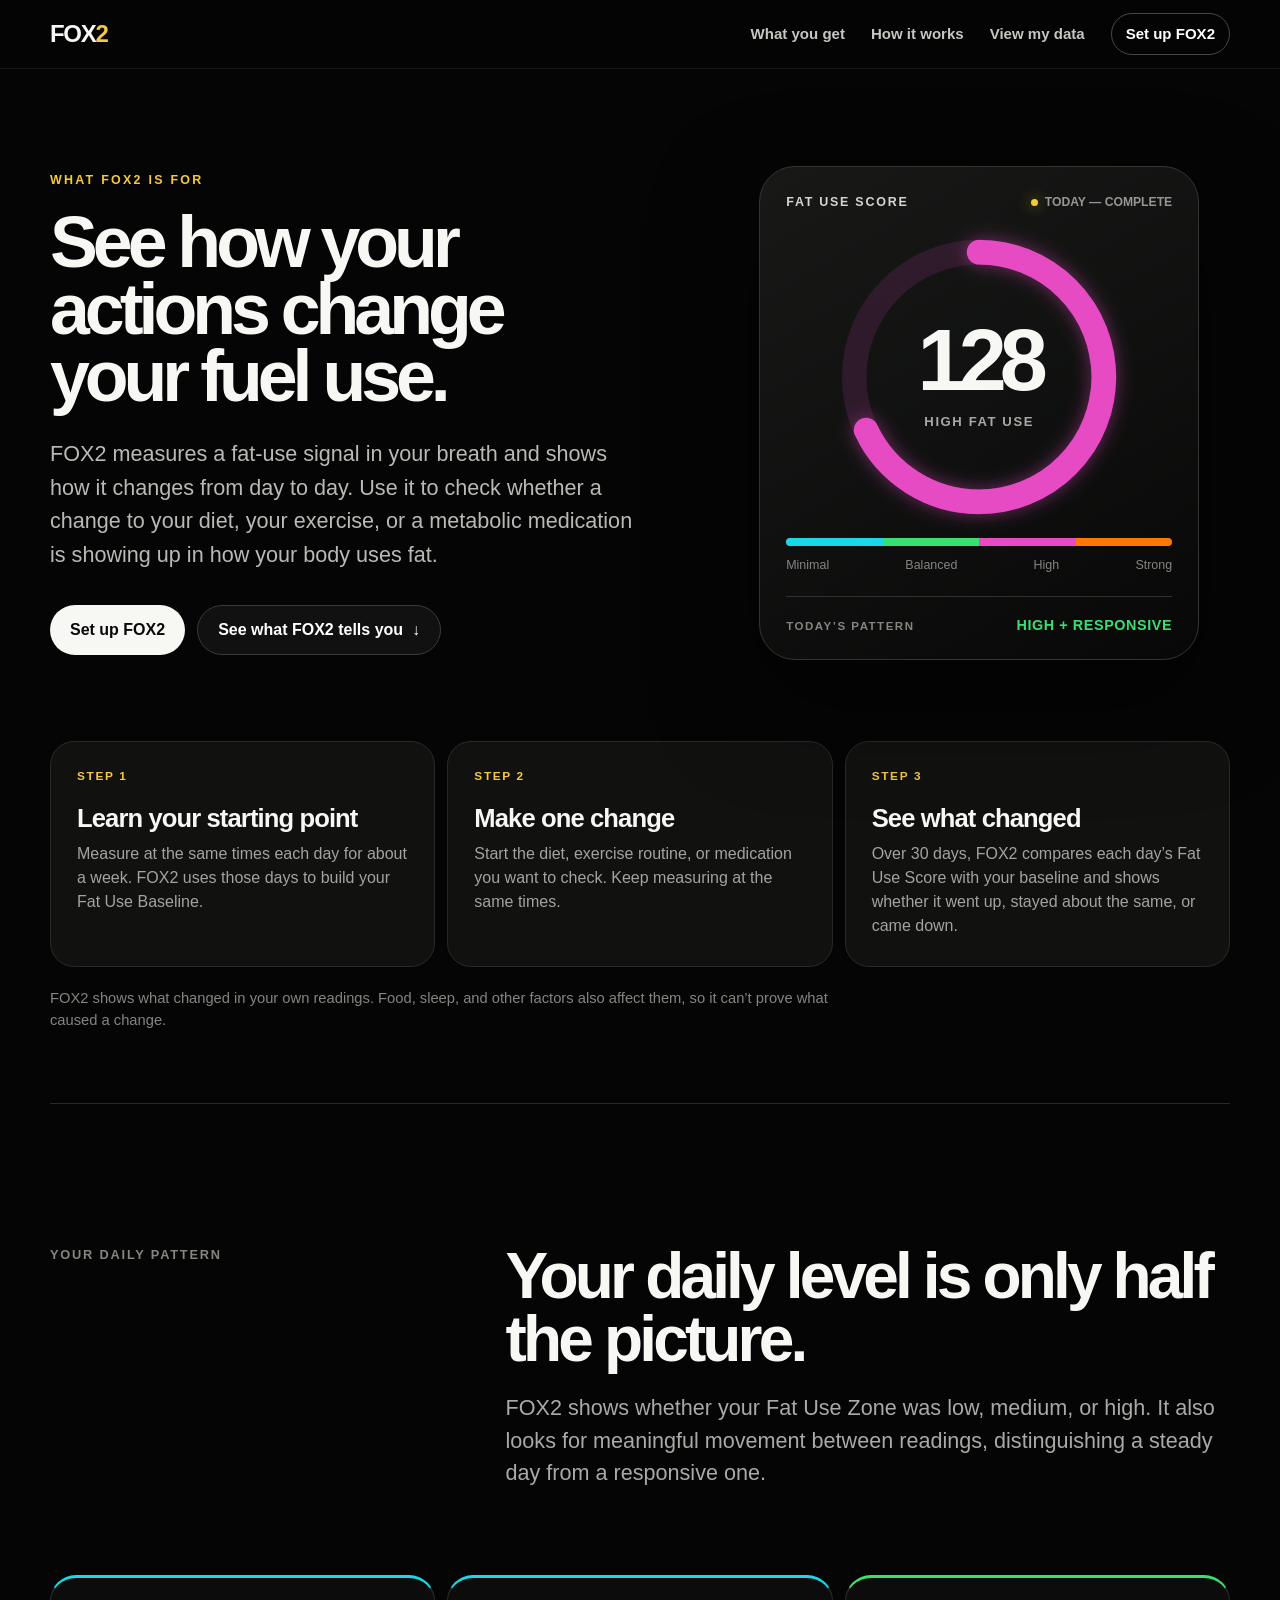
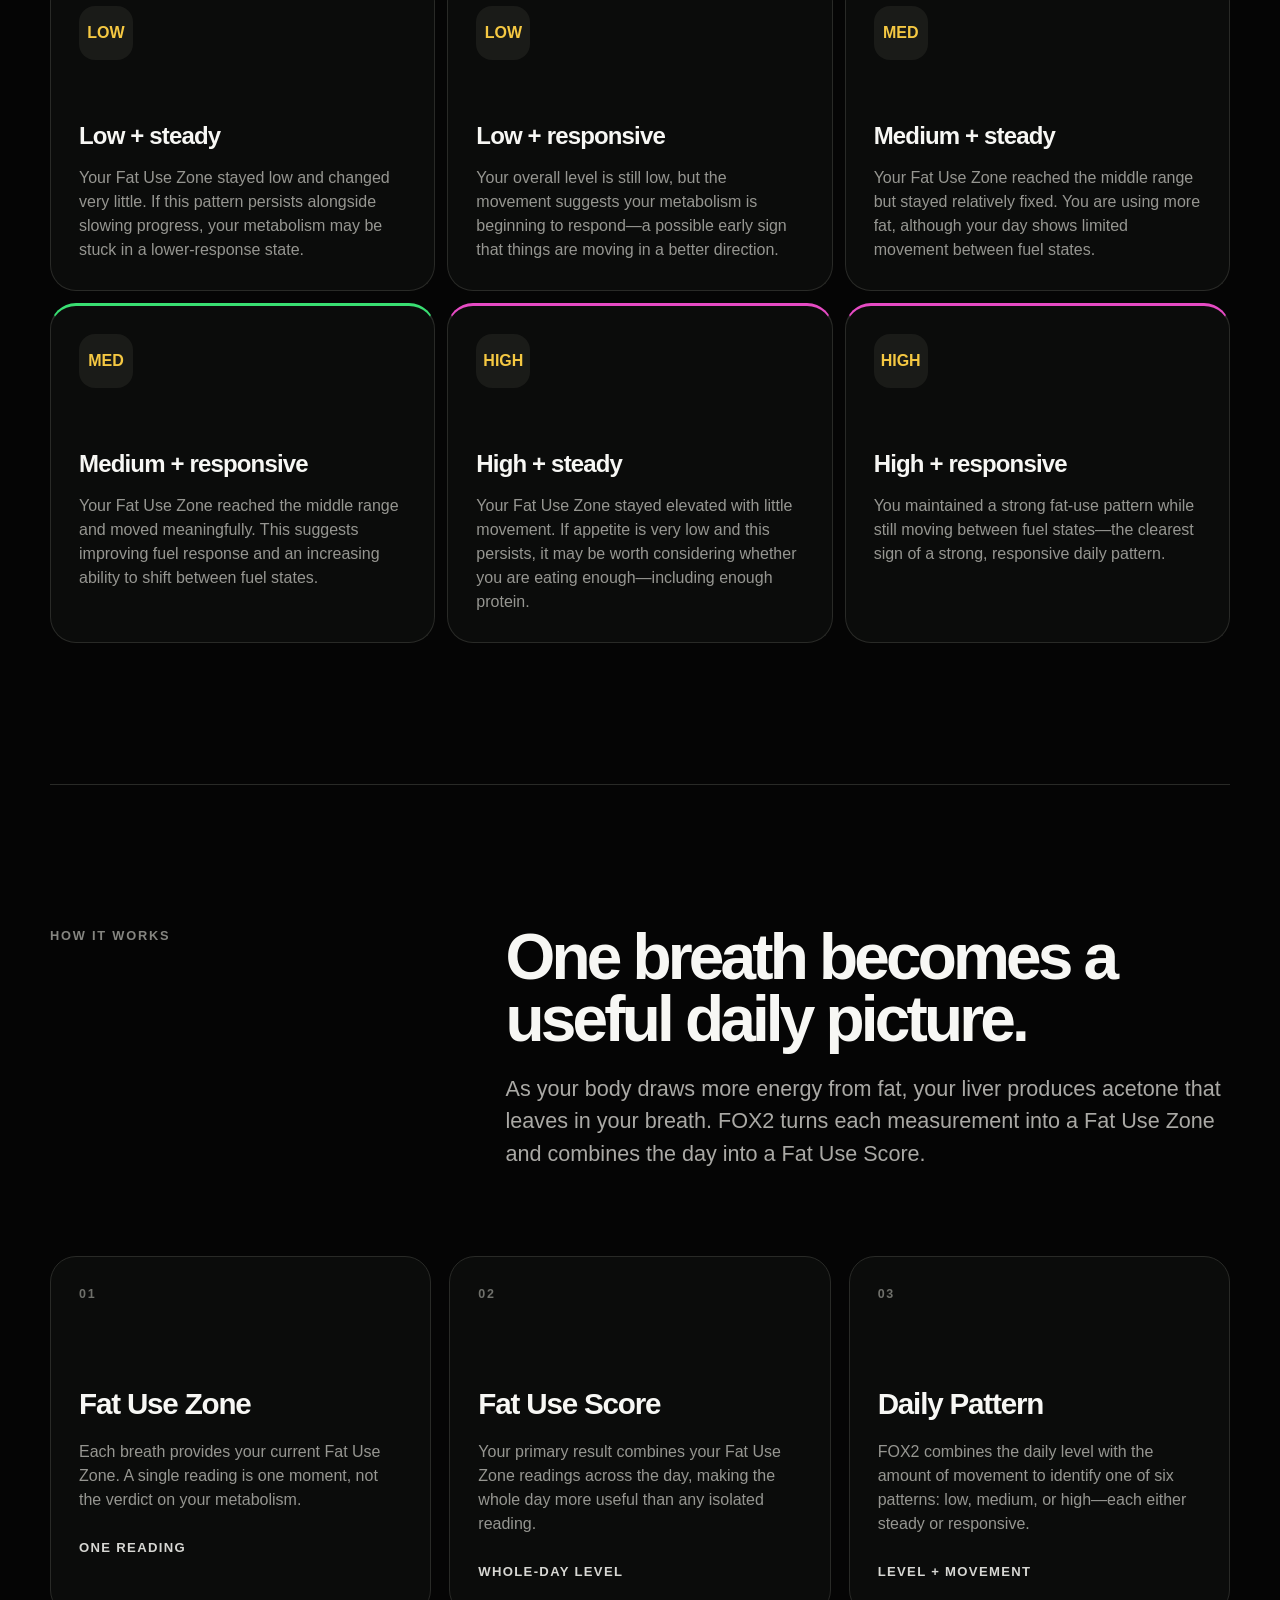
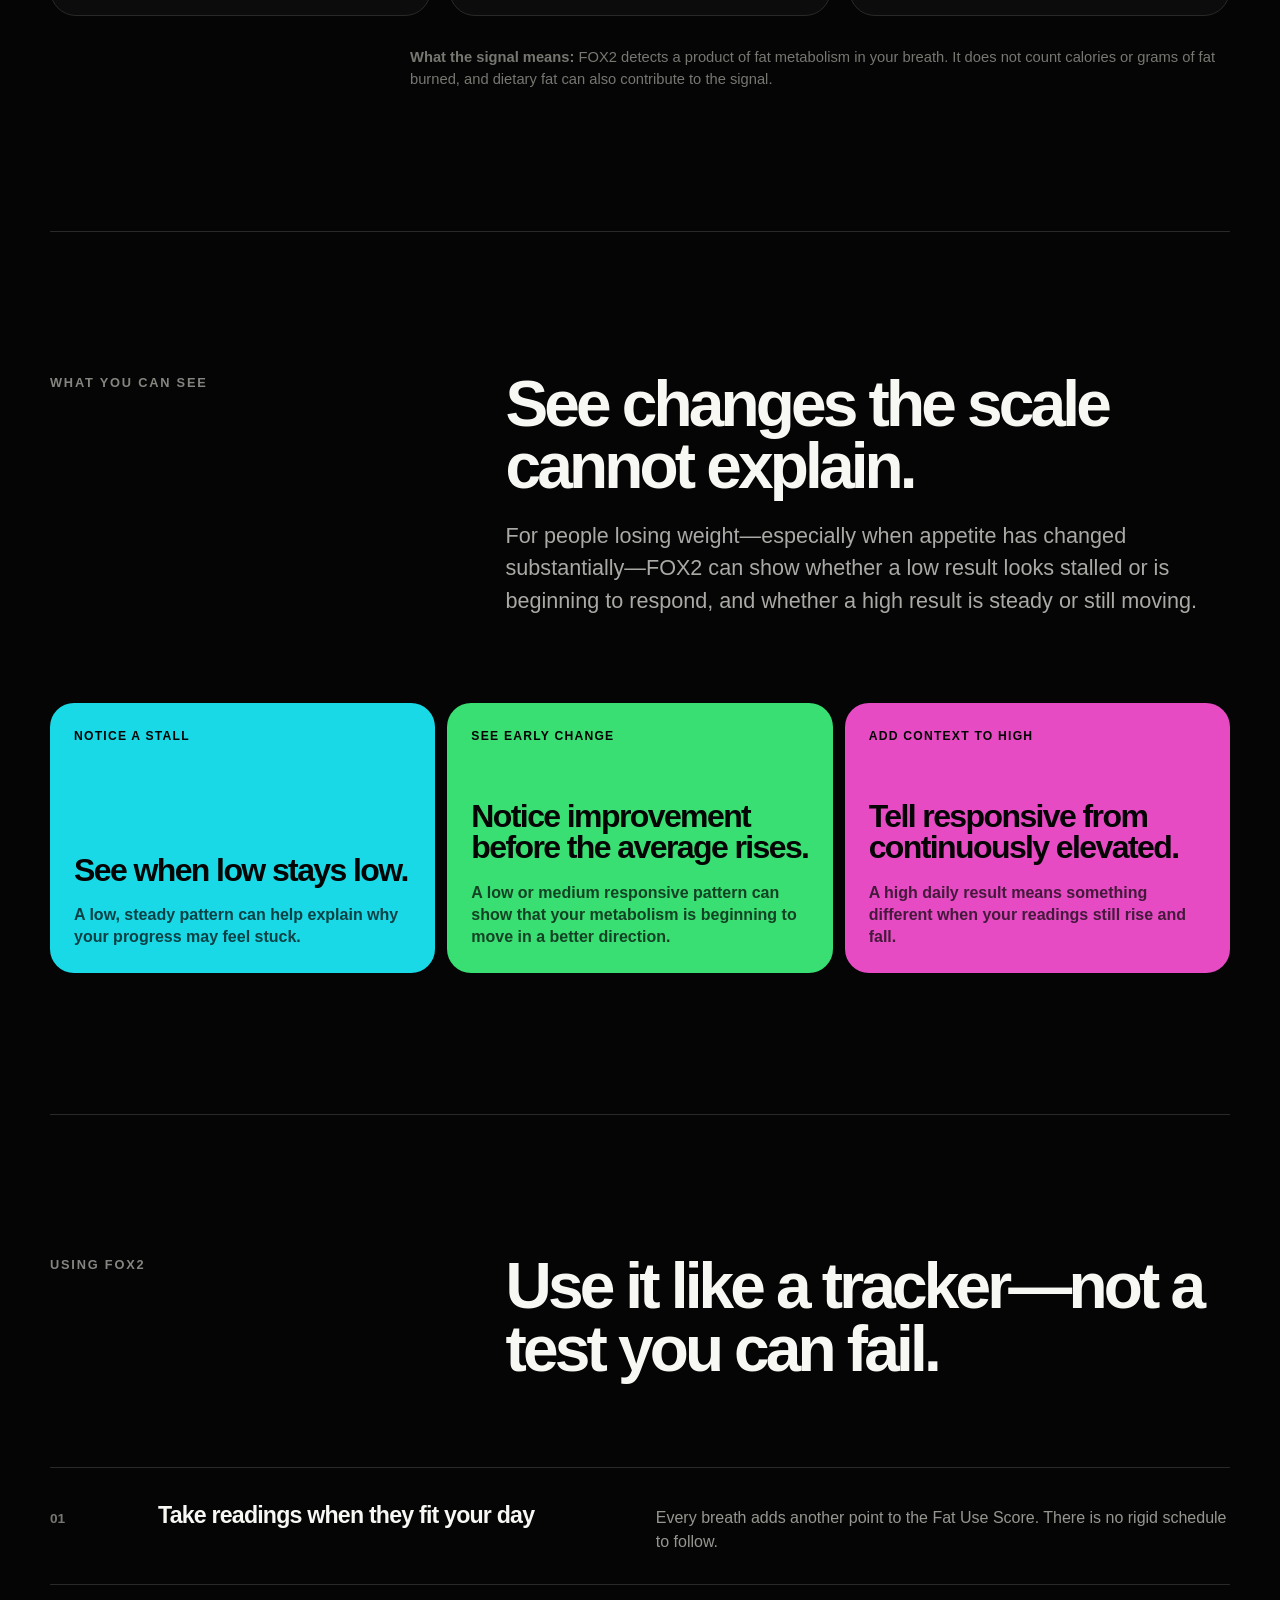
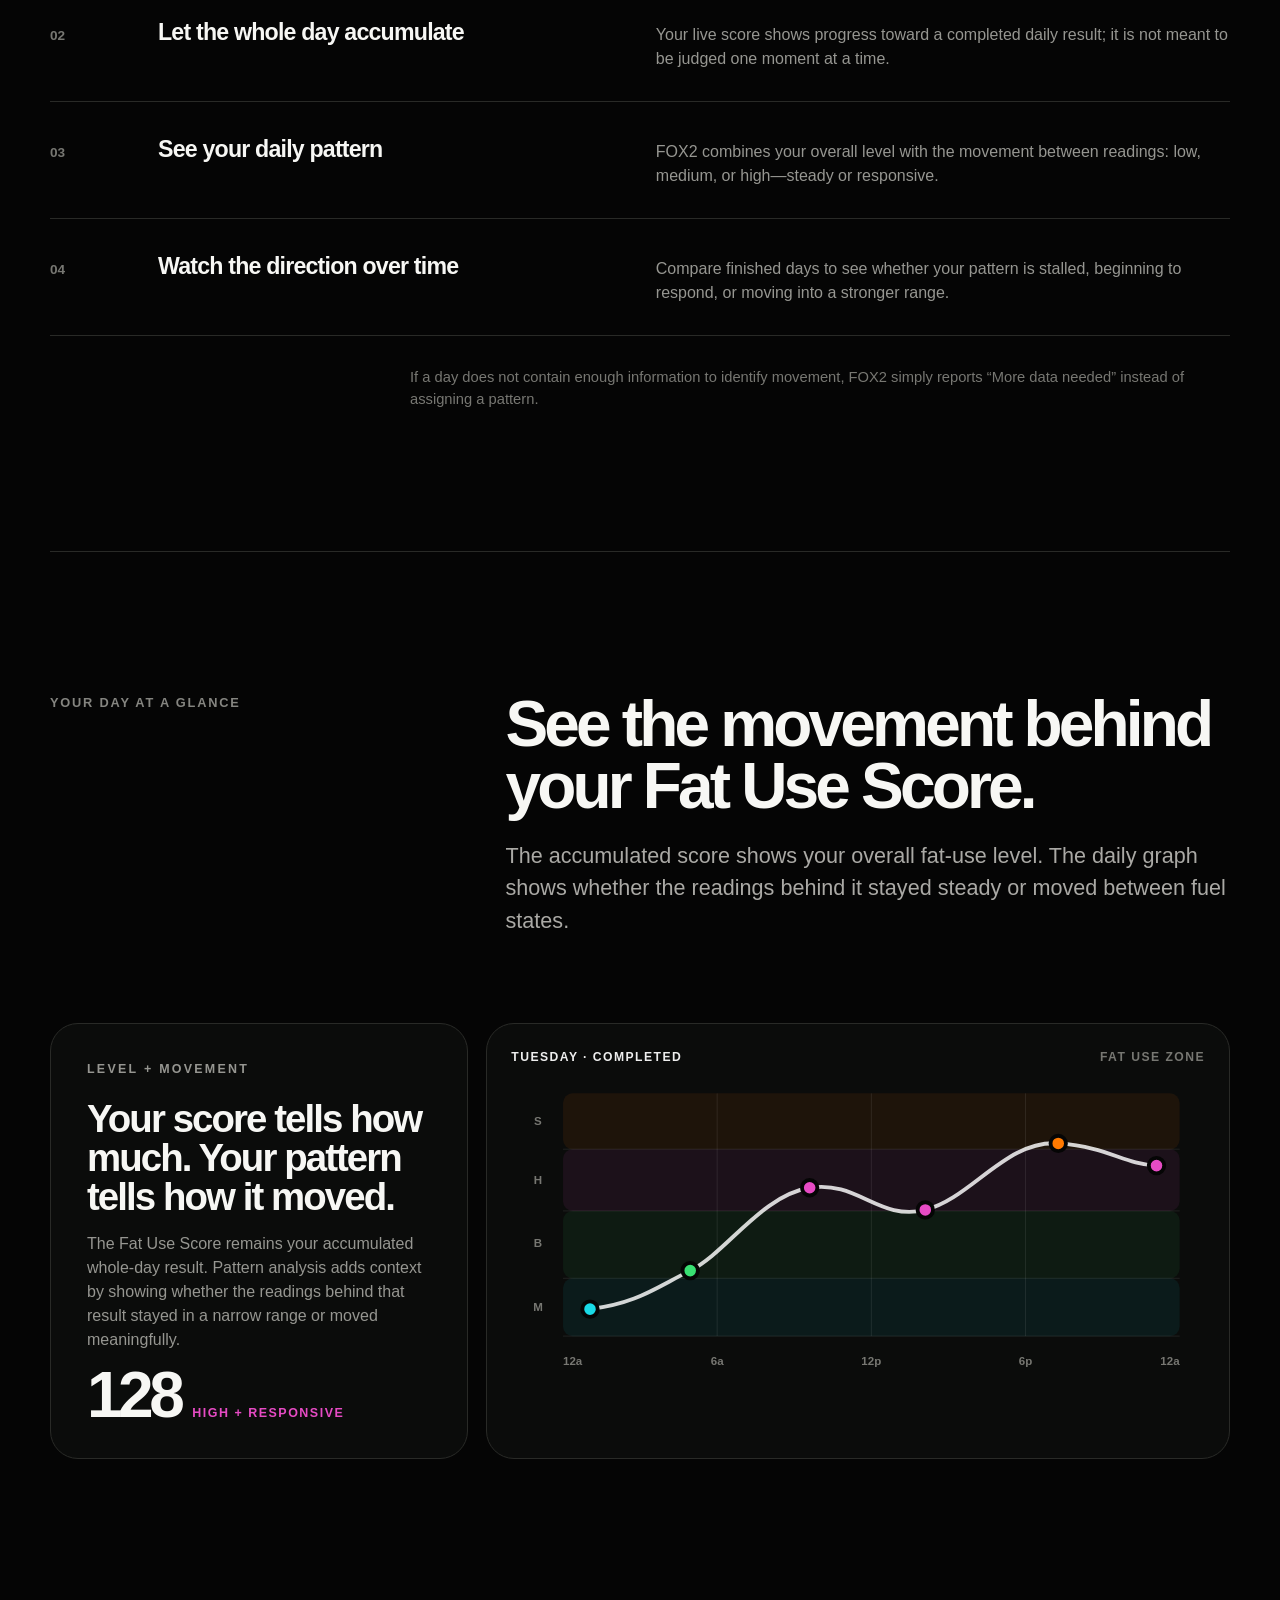
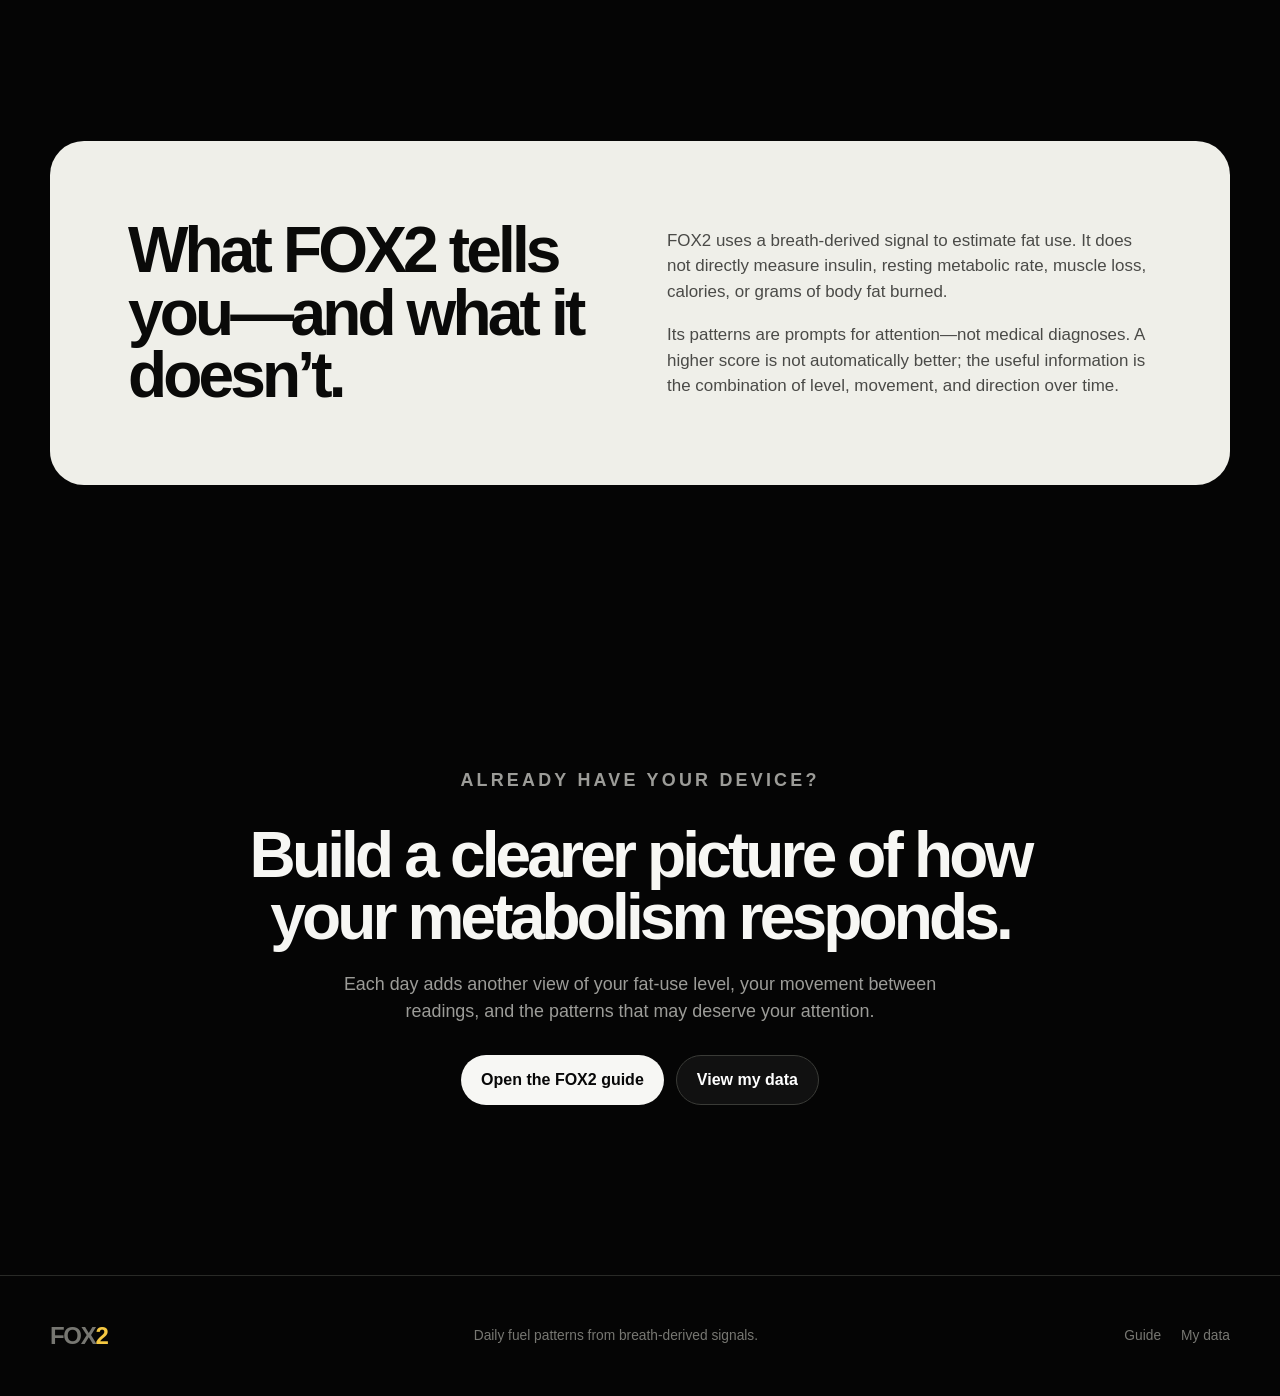
==== index.html @ 284bae8b "Use 'See how your actions change your fuel use' as the headline Co-Authored-By: Claude Opus 5.5 <nor" ====
<!doctype html>
<html lang="en">
<head>
  <meta charset="utf-8">
  <meta name="viewport" content="width=device-width, initial-scale=1, viewport-fit=cover">
  <meta name="color-scheme" content="dark">
  <meta name="description" content="FOX2 measures a fat-use signal in your breath and shows how it changes, so you can see whether a change to your diet, exercise, or medication is showing up in how your body uses fat.">
  <title>FOX2 — See how your actions change your fuel use</title>
  <style>
    :root {
      color-scheme: dark;
      --ink: #f7f7f4;
      --muted: #a3a3a0;
      --quiet: #6d6d69;
      --panel: #111210;
      --line: #292a27;
      --cyan: #19d9e6;
      --green: #39df72;
      --magenta: #e64bc4;
      --orange: #ff7900;
      --yellow: #f5c842;
      --page: min(1180px, calc(100vw - 40px));
    }

    * { box-sizing: border-box; }
    html { scroll-behavior: smooth; }
    body {
      margin: 0;
      background: #050505;
      color: var(--ink);
      font-family: Inter, ui-sans-serif, -apple-system, BlinkMacSystemFont, "Segoe UI", sans-serif;
      font-size: 16px;
      line-height: 1.5;
      -webkit-font-smoothing: antialiased;
    }

    a { color: inherit; }
    button, a { -webkit-tap-highlight-color: transparent; }
    .skip-link { position: fixed; left: 12px; top: -60px; z-index: 20; background: #fff; color: #000; padding: 10px 14px; border-radius: 8px; }
    .skip-link:focus { top: 12px; }

    .site-header {
      position: sticky;
      top: 0;
      z-index: 10;
      border-bottom: 1px solid rgba(255,255,255,.08);
      background: rgba(5,5,5,.88);
      backdrop-filter: blur(18px);
    }
    .nav {
      width: var(--page);
      min-height: 68px;
      margin: 0 auto;
      display: flex;
      align-items: center;
      justify-content: space-between;
      gap: 24px;
    }
    .brand { text-decoration: none; font-weight: 900; letter-spacing: -.055em; font-size: 1.5rem; }
    .brand span { color: var(--yellow); }
    .nav-links { display: flex; align-items: center; gap: 26px; }
    .nav-links a { text-decoration: none; color: #c6c6c2; font-size: .94rem; font-weight: 650; }
    .nav-links a:hover, .nav-links a:focus-visible { color: #fff; }
    .nav-action {
      border: 1px solid #474842;
      padding: 9px 14px;
      border-radius: 999px;
      color: #fff !important;
    }

    main { overflow: hidden; }
    .hero {
      width: var(--page);
      margin: 0 auto;
      display: grid;
      grid-template-columns: minmax(0, 1.08fr) minmax(380px, .92fr);
      align-items: center;
      gap: 48px clamp(48px, 7vw, 104px);
      padding: 64px 0 72px;
    }
    .eyebrow {
      margin: 0 0 20px;
      color: var(--yellow);
      font-size: .78rem;
      font-weight: 850;
      letter-spacing: .18em;
      text-transform: uppercase;
    }
    h1, h2, h3, p { margin-top: 0; }
    h1 {
      max-width: 760px;
      margin-bottom: 28px;
      font-size: clamp(3rem, 5.6vw, 5.4rem);
      line-height: .93;
      letter-spacing: -.07em;
      font-weight: 870;
    }
    .hero-copy {
      max-width: 660px;
      margin-bottom: 34px;
      color: #b9b9b5;
      font-size: clamp(1.08rem, 1.7vw, 1.35rem);
      line-height: 1.55;
    }
    .actions { display: flex; flex-wrap: wrap; gap: 12px; }

    .use-steps { grid-column: 1 / -1; display: grid; grid-template-columns: repeat(3, minmax(0, 1fr)); gap: 12px; margin: 0; padding: 0; list-style: none; counter-reset: use; }
    .use-step { counter-increment: use; padding: 26px 26px 28px; border: 1px solid var(--line); border-radius: 24px; background: var(--panel); }
    .use-step::before { content: "Step " counter(use); display: block; margin-bottom: 18px; color: var(--yellow); font-size: .74rem; font-weight: 850; letter-spacing: .14em; text-transform: uppercase; }
    .use-step h2 { margin-bottom: 10px; font-size: clamp(1.4rem, 2vw, 1.75rem); line-height: 1.1; letter-spacing: -.035em; }
    .use-step p { margin: 0; color: #a3a3a0; }
    .use-note { grid-column: 1 / -1; max-width: 820px; margin: -28px 0 0; color: #858580; font-size: .92rem; }
    .button {
      display: inline-flex;
      min-height: 48px;
      align-items: center;
      justify-content: center;
      gap: 9px;
      padding: 12px 20px;
      border-radius: 999px;
      text-decoration: none;
      font-weight: 800;
      transition: transform .2s ease, background .2s ease, border-color .2s ease;
    }
    .button:hover { transform: translateY(-2px); }
    .button-primary { background: var(--ink); color: #080808; }
    .button-secondary { border: 1px solid #3a3b37; background: #111; color: #fff; }

    .score-stage { position: relative; min-height: 560px; display: grid; place-items: center; }
    .score-stage::before {
      content: "";
      position: absolute;
      width: 420px;
      height: 420px;
      border-radius: 50%;
      background: radial-gradient(circle, rgba(230,75,196,.15), rgba(25,217,230,.06) 38%, transparent 68%);
      filter: blur(6px);
    }
    .score-card {
      position: relative;
      width: min(100%, 440px);
      padding: 26px 26px 22px;
      border: 1px solid #343530;
      border-radius: 36px;
      background: linear-gradient(150deg, rgba(25,26,24,.97), rgba(8,8,8,.98));
      box-shadow: 0 40px 100px rgba(0,0,0,.5);
    }
    .score-card-head { display: flex; justify-content: space-between; align-items: center; gap: 20px; }
    .score-card-title { font-size: .78rem; letter-spacing: .14em; font-weight: 850; color: #d5d5d1; }
    .building { display: inline-flex; align-items: center; gap: 7px; color: #979792; font-size: .76rem; font-weight: 750; }
    .building::before { content: ""; width: 7px; height: 7px; border-radius: 50%; background: var(--yellow); box-shadow: 0 0 14px rgba(245,200,66,.65); }
    .ring-wrap { width: 286px; height: 286px; margin: 22px auto 10px; position: relative; }
    .ring { width: 100%; height: 100%; transform: rotate(-90deg); overflow: visible; }
    .ring circle { fill: none; stroke-width: 19; }
    .ring-track { stroke: rgba(230,75,196,.13); }
    .ring-value { stroke: var(--magenta); stroke-linecap: round; stroke-dasharray: 603; stroke-dashoffset: 193; filter: drop-shadow(0 0 7px rgba(230,75,196,.45)); }
    .ring-center { position: absolute; inset: 0; display: grid; place-content: center; text-align: center; }
    .score-number { font-size: 5.4rem; line-height: .9; letter-spacing: -.08em; font-weight: 870; }
    .score-unit { margin-top: 12px; color: #a9a9a4; font-size: .82rem; font-weight: 780; letter-spacing: .12em; text-transform: uppercase; }
    .score-band { margin-top: 18px; display: flex; height: 8px; overflow: hidden; border-radius: 99px; }
    .score-band span { flex: 1; }
    .score-band span:nth-child(1) { background: var(--cyan); }
    .score-band span:nth-child(2) { background: var(--green); }
    .score-band span:nth-child(3) { background: var(--magenta); }
    .score-band span:nth-child(4) { background: var(--orange); }
    .score-note { display: flex; justify-content: space-between; margin-top: 10px; color: #858580; font-size: .78rem; }
    .pattern-result { margin-top: 22px; padding-top: 18px; border-top: 1px solid #30312d; display: flex; justify-content: space-between; align-items: center; gap: 18px; }
    .pattern-result span { color: #858580; font-size: .72rem; font-weight: 850; letter-spacing: .13em; text-transform: uppercase; }
    .pattern-result strong { color: var(--green); font-size: .9rem; letter-spacing: .04em; }

    .section { width: var(--page); margin: 0 auto; padding: clamp(86px, 11vw, 150px) 0; }
    .section-rule { border-top: 1px solid var(--line); }
    .section-header { display: grid; grid-template-columns: .72fr 1.28fr; gap: 48px; margin-bottom: 64px; }
    .kicker { color: #858580; font-size: .8rem; font-weight: 850; letter-spacing: .14em; text-transform: uppercase; }
    h2 { margin-bottom: 22px; font-size: clamp(2.55rem, 5vw, 5.2rem); line-height: .98; letter-spacing: -.06em; }
    .section-lede { max-width: 760px; color: #aaa9a5; font-size: clamp(1.08rem, 1.8vw, 1.35rem); }

    .why-grid { display: grid; grid-template-columns: 1fr 1fr; gap: 18px; }
    .why-card { min-height: 320px; padding: 34px; border: 1px solid var(--line); border-radius: 28px; background: var(--panel); }
    .why-card h3 { max-width: 420px; margin-bottom: 18px; font-size: clamp(1.75rem, 3vw, 2.7rem); line-height: 1.02; letter-spacing: -.045em; }
    .why-card p { max-width: 500px; color: #9d9d99; font-size: 1.04rem; }
    .why-card-primary { background: linear-gradient(145deg, #171316, #0c0c0b); }
    .mini-timeline { display: flex; align-items: center; gap: 7px; margin-top: 50px; }
    .mini-timeline span { height: 12px; flex: 1; border-radius: 9px; }
    .mini-timeline span:nth-child(1), .mini-timeline span:nth-child(2) { background: var(--cyan); }
    .mini-timeline span:nth-child(3) { background: var(--green); }
    .mini-timeline span:nth-child(4), .mini-timeline span:nth-child(5) { background: var(--magenta); }
    .mini-timeline span:nth-child(6) { background: var(--orange); }
    .day-stack { margin-top: 32px; display: grid; gap: 10px; }
    .day-row { display: grid; grid-template-columns: 28px 1fr 42px; gap: 12px; align-items: center; color: #777772; font-size: .76rem; font-weight: 750; }
    .day-bar { height: 10px; border-radius: 9px; background: #242522; overflow: hidden; }
    .day-bar i { display: block; height: 100%; border-radius: inherit; }

    .graph-story { display: grid; grid-template-columns: .72fr 1.28fr; gap: 18px; margin-top: 18px; }
    .graph-copy, .graph-panel { min-height: 390px; border: 1px solid var(--line); border-radius: 28px; background: #0b0c0b; }
    .graph-copy { padding: 36px; display: flex; flex-direction: column; justify-content: space-between; }
    .graph-copy h3 { max-width: 420px; margin-bottom: 16px; font-size: clamp(1.9rem, 3vw, 3rem); line-height: 1.02; letter-spacing: -.05em; }
    .graph-copy p { max-width: 470px; color: #969691; }
    .graph-score { display: flex; align-items: flex-end; gap: 12px; }
    .graph-score strong { font-size: 4rem; line-height: .85; letter-spacing: -.07em; }
    .graph-score span { color: var(--magenta); font-size: .78rem; font-weight: 850; letter-spacing: .12em; text-transform: uppercase; }
    .graph-panel { padding: 24px 24px 14px; overflow: hidden; }
    .graph-panel-head { display: flex; justify-content: space-between; align-items: center; gap: 20px; margin-bottom: 10px; color: #777772; font-size: .76rem; font-weight: 800; letter-spacing: .12em; }
    .graph-panel-head strong { color: #eee; }
    .signal-graph { display: block; width: 100%; height: auto; }

    .biology-flow { display: grid; grid-template-columns: repeat(3, 1fr); gap: 12px; }
    .biology-step { position: relative; min-height: 300px; padding: 28px; border: 1px solid var(--line); border-radius: 26px; background: #0b0c0b; }
    .biology-step.low { border-top: 3px solid var(--cyan); }
    .biology-step.medium { border-top: 3px solid var(--green); }
    .biology-step.high { border-top: 3px solid var(--magenta); }
    .biology-icon { display: grid; width: 54px; height: 54px; margin-bottom: 58px; place-items: center; border-radius: 16px; background: #1a1b18; color: var(--yellow); font-weight: 900; }
    .biology-step h3 { margin-bottom: 12px; font-size: 1.5rem; letter-spacing: -.035em; }
    .biology-step p { margin-bottom: 0; color: #969691; }
    .biology-note { max-width: 820px; margin: 30px 0 0 auto; color: #777772; font-size: .92rem; }

    .layer-list { display: grid; grid-template-columns: repeat(3, 1fr); gap: 18px; counter-reset: layers; }
    .layer { counter-increment: layers; min-height: 360px; padding: 28px; border: 1px solid var(--line); border-radius: 26px; background: #0b0c0b; }
    .layer::before { content: "0" counter(layers); display: block; margin-bottom: 78px; color: #6f706b; font-size: .78rem; font-weight: 850; letter-spacing: .14em; }
    .layer h3 { font-size: 1.85rem; letter-spacing: -.04em; margin-bottom: 14px; }
    .layer p { color: #969691; }
    .layer strong { display: block; margin-top: 26px; color: #d7d7d3; font-size: .82rem; letter-spacing: .1em; text-transform: uppercase; }

    .states { display: grid; grid-template-columns: repeat(3, 1fr); gap: 12px; }
    .state { min-height: 270px; padding: 24px; border-radius: 24px; color: #050505; display: flex; flex-direction: column; justify-content: space-between; }
    .state:nth-child(1) { background: var(--cyan); }
    .state:nth-child(2) { background: var(--green); }
    .state:nth-child(3) { background: var(--magenta); }
    .state:nth-child(4) { background: var(--orange); }
    .state-num { font-size: .76rem; font-weight: 900; letter-spacing: .1em; }
    .state h3 { margin: 0; font-size: clamp(1.55rem, 2.5vw, 2.25rem); line-height: .98; letter-spacing: -.05em; }
    .state p { margin: 18px 0 0; color: rgba(5,5,5,.72); font-weight: 650; line-height: 1.4; }

    .steps { display: grid; border-top: 1px solid var(--line); }
    .step { display: grid; grid-template-columns: 80px .9fr 1.1fr; gap: 28px; padding: 30px 0; border-bottom: 1px solid var(--line); align-items: baseline; }
    .step-number { color: #777772; font-size: .85rem; font-weight: 850; }
    .step h3 { margin: 0; font-size: 1.45rem; letter-spacing: -.035em; }
    .step p { margin: 0; color: #969691; }

    .truth {
      display: grid;
      grid-template-columns: 1fr 1fr;
      gap: 54px;
      align-items: center;
      padding: clamp(42px, 7vw, 78px);
      border-radius: 34px;
      background: #efefe9;
      color: #0a0a09;
    }
    .truth h2 { margin-bottom: 0; }
    .truth p { margin-bottom: 18px; color: #4a4a47; font-size: 1.06rem; }
    .truth p:last-child { margin-bottom: 0; }

    .final-cta { padding-bottom: 170px; text-align: center; }
    .final-cta h2 { max-width: 900px; margin-left: auto; margin-right: auto; }
    .final-cta p { max-width: 650px; margin: 0 auto 30px; color: #9c9c98; font-size: 1.12rem; }

    footer { border-top: 1px solid var(--line); }
    .footer-inner { width: var(--page); margin: 0 auto; min-height: 120px; display: flex; justify-content: space-between; align-items: center; gap: 24px; color: #777772; font-size: .86rem; }
    .footer-links { display: flex; gap: 20px; }
    .footer-links a { text-decoration: none; }
    .footer-links a:hover { color: #fff; }

    @media (prefers-reduced-motion: reduce) {
      html { scroll-behavior: auto; }
      *, *::before, *::after { transition-duration: .01ms !important; animation-duration: .01ms !important; }
    }
    @media (max-width: 900px) {
      :root { --page: min(100% - 32px, 720px); }
      .nav-links a:not(.nav-action) { display: none; }
      .hero { grid-template-columns: 1fr; padding-top: 72px; }
      .use-steps { grid-template-columns: 1fr; }
      .use-note { margin-top: -20px; }
      .score-stage { order: 2; }
      .score-stage { min-height: 500px; }
      .section-header, .truth { grid-template-columns: 1fr; }
      .why-grid { grid-template-columns: 1fr; }
      .graph-story { grid-template-columns: 1fr; }
      .graph-copy, .graph-panel { min-height: 330px; }
      .biology-flow { grid-template-columns: 1fr 1fr; }
      .biology-step:not(:last-child)::after { display: none; }
      .layer-list { grid-template-columns: 1fr; }
      .layer { min-height: 270px; }
      .layer::before { margin-bottom: 48px; }
      .states { grid-template-columns: 1fr 1fr; }
      .step { grid-template-columns: 50px 1fr; }
      .step p { grid-column: 2; }
    }
    @media (max-width: 560px) {
      :root { --page: calc(100% - 24px); }
      .nav { min-height: 60px; }
      .nav-action { padding: 8px 12px; font-size: .85rem !important; }
      .hero { padding: 64px 0 72px; gap: 36px; }
      h1 { font-size: clamp(3.25rem, 17vw, 5rem); }
      .score-stage { min-height: 440px; }
      .score-card { padding: 20px; border-radius: 28px; }
      .ring-wrap { width: 238px; height: 238px; }
      .score-number { font-size: 4.5rem; }
      .section { padding: 86px 0; }
      .section-header { gap: 16px; margin-bottom: 40px; }
      .why-card { min-height: 290px; padding: 26px; }
      .states { grid-template-columns: 1fr; }
      .biology-flow { grid-template-columns: 1fr; }
      .biology-step { min-height: auto; }
      .biology-icon { margin-bottom: 34px; }
      .graph-copy { min-height: 310px; padding: 28px; }
      .graph-panel { min-height: auto; padding: 18px 12px 10px; }
      .state { min-height: 190px; }
      .step { grid-template-columns: 38px 1fr; gap: 16px; }
      .truth { padding: 30px 24px; gap: 22px; border-radius: 26px; }
      .footer-inner { align-items: flex-start; flex-direction: column; justify-content: center; }
    }
  </style>
</head>
<body>
  <a class="skip-link" href="#main">Skip to content</a>
  <header class="site-header">
    <nav class="nav" aria-label="Primary navigation">
      <a class="brand" href="/" aria-label="FOX2 home">FOX<span>2</span></a>
      <div class="nav-links">
        <a href="#what-you-get">What you get</a>
        <a href="#fox2-system">How it works</a>
        <a href="/graphs/">View my data</a>
        <a class="nav-action" href="/guide/">Set up FOX2</a>
      </div>
    </nav>
  </header>

  <main id="main">
    <section class="hero" aria-labelledby="hero-title">
      <div>
        <p class="eyebrow">What FOX2 is for</p>
        <h1 id="hero-title">See how your actions change your fuel use.</h1>
        <p class="hero-copy">FOX2 measures a fat-use signal in your breath and shows how it changes from day to day. Use it to check whether a change to your diet, your exercise, or a metabolic medication is showing up in how your body uses fat.</p>
        <div class="actions">
          <a class="button button-primary" href="/guide/">Set up FOX2</a>
          <a class="button button-secondary" href="#what-you-get">See what FOX2 tells you <span aria-hidden="true">↓</span></a>
        </div>
      </div>

      <div class="score-stage" aria-label="Example Fat Use Score, still building">
        <div class="score-card">
          <div class="score-card-head">
            <span class="score-card-title">FAT USE SCORE</span>
            <span class="building">TODAY — COMPLETE</span>
          </div>
          <div class="ring-wrap">
            <svg class="ring" viewBox="0 0 220 220" role="img" aria-label="Fat Use Score ring in the high fat-use band">
              <circle class="ring-track" cx="110" cy="110" r="96"></circle>
              <circle class="ring-value" cx="110" cy="110" r="96"></circle>
            </svg>
            <div class="ring-center">
              <div class="score-number">128</div>
              <div class="score-unit">High fat use</div>
            </div>
          </div>
          <div class="score-band" aria-hidden="true"><span></span><span></span><span></span><span></span></div>
          <div class="score-note"><span>Minimal</span><span>Balanced</span><span>High</span><span>Strong</span></div>
          <div class="pattern-result"><span>Today’s pattern</span><strong>HIGH + RESPONSIVE</strong></div>
        </div>
      </div>

      <ol class="use-steps" aria-label="How FOX2 is used">
        <li class="use-step">
          <h2>Learn your starting point</h2>
          <p>Measure at the same times each day for about a week. FOX2 uses those days to build your Fat Use Baseline.</p>
        </li>
        <li class="use-step">
          <h2>Make one change</h2>
          <p>Start the diet, exercise routine, or medication you want to check. Keep measuring at the same times.</p>
        </li>
        <li class="use-step">
          <h2>See what changed</h2>
          <p>Over 30 days, FOX2 compares each day’s Fat Use Score with your baseline and shows whether it went up, stayed about the same, or came down.</p>
        </li>
      </ol>
      <p class="use-note">FOX2 shows what changed in your own readings. Food, sleep, and other factors also affect them, so it can’t prove what caused a change.</p>
    </section>

    <section class="section section-rule" id="what-you-get" aria-labelledby="biology-title">
      <div class="section-header">
        <div class="kicker">Your daily pattern</div>
        <div>
          <h2 id="biology-title">Your daily level is only half the picture.</h2>
          <p class="section-lede">FOX2 shows whether your Fat Use Zone was low, medium, or high. It also looks for meaningful movement between readings, distinguishing a steady day from a responsive one.</p>
        </div>
      </div>
      <div class="biology-flow">
        <article class="biology-step low">
          <span class="biology-icon" aria-hidden="true">LOW</span>
          <h3>Low + steady</h3>
          <p>Your Fat Use Zone stayed low and changed very little. If this pattern persists alongside slowing progress, your metabolism may be stuck in a lower-response state.</p>
        </article>
        <article class="biology-step low">
          <span class="biology-icon" aria-hidden="true">LOW</span>
          <h3>Low + responsive</h3>
          <p>Your overall level is still low, but the movement suggests your metabolism is beginning to respond—a possible early sign that things are moving in a better direction.</p>
        </article>
        <article class="biology-step medium">
          <span class="biology-icon" aria-hidden="true">MED</span>
          <h3>Medium + steady</h3>
          <p>Your Fat Use Zone reached the middle range but stayed relatively fixed. You are using more fat, although your day shows limited movement between fuel states.</p>
        </article>
        <article class="biology-step medium">
          <span class="biology-icon" aria-hidden="true">MED</span>
          <h3>Medium + responsive</h3>
          <p>Your Fat Use Zone reached the middle range and moved meaningfully. This suggests improving fuel response and an increasing ability to shift between fuel states.</p>
        </article>
        <article class="biology-step high">
          <span class="biology-icon" aria-hidden="true">HIGH</span>
          <h3>High + steady</h3>
          <p>Your Fat Use Zone stayed elevated with little movement. If appetite is very low and this persists, it may be worth considering whether you are eating enough—including enough protein.</p>
        </article>
        <article class="biology-step high">
          <span class="biology-icon" aria-hidden="true">HIGH</span>
          <h3>High + responsive</h3>
          <p>You maintained a strong fat-use pattern while still moving between fuel states—the clearest sign of a strong, responsive daily pattern.</p>
        </article>
      </div>
    </section>

    <section class="section section-rule" id="fox2-system" aria-labelledby="layers-title">
      <div class="section-header">
        <div class="kicker">How it works</div>
        <div>
          <h2 id="layers-title">One breath becomes a useful daily picture.</h2>
          <p class="section-lede">As your body draws more energy from fat, your liver produces acetone that leaves in your breath. FOX2 turns each measurement into a Fat Use Zone and combines the day into a Fat Use Score.</p>
        </div>
      </div>
      <div class="layer-list">
        <article class="layer">
          <h3>Fat Use Zone</h3>
          <p>Each breath provides your current Fat Use Zone. A single reading is one moment, not the verdict on your metabolism.</p>
          <strong>One reading</strong>
        </article>
        <article class="layer">
          <h3>Fat Use Score</h3>
          <p>Your primary result combines your Fat Use Zone readings across the day, making the whole day more useful than any isolated reading.</p>
          <strong>Whole-day level</strong>
        </article>
        <article class="layer">
          <h3>Daily Pattern</h3>
          <p>FOX2 combines the daily level with the amount of movement to identify one of six patterns: low, medium, or high—each either steady or responsive.</p>
          <strong>Level + movement</strong>
        </article>
      </div>
      <p class="biology-note"><strong>What the signal means:</strong> FOX2 detects a product of fat metabolism in your breath. It does not count calories or grams of fat burned, and dietary fat can also contribute to the signal.</p>
    </section>

    <section class="section section-rule" id="fuel-states" aria-labelledby="states-title">
      <div class="section-header">
        <div class="kicker">What you can see</div>
        <div>
          <h2 id="states-title">See changes the scale cannot explain.</h2>
          <p class="section-lede">For people losing weight—especially when appetite has changed substantially—FOX2 can show whether a low result looks stalled or is beginning to respond, and whether a high result is steady or still moving.</p>
        </div>
      </div>
      <div class="states">
        <article class="state"><span class="state-num">NOTICE A STALL</span><div><h3>See when low stays low.</h3><p>A low, steady pattern can help explain why your progress may feel stuck.</p></div></article>
        <article class="state"><span class="state-num">SEE EARLY CHANGE</span><div><h3>Notice improvement before the average rises.</h3><p>A low or medium responsive pattern can show that your metabolism is beginning to move in a better direction.</p></div></article>
        <article class="state"><span class="state-num">ADD CONTEXT TO HIGH</span><div><h3>Tell responsive from continuously elevated.</h3><p>A high daily result means something different when your readings still rise and fall.</p></div></article>
      </div>
    </section>

    <section class="section section-rule" aria-labelledby="use-title">
      <div class="section-header">
        <div class="kicker">Using FOX2</div>
        <div><h2 id="use-title">Use it like a tracker—not a test you can fail.</h2></div>
      </div>
      <div class="steps">
        <article class="step"><span class="step-number">01</span><h3>Take readings when they fit your day</h3><p>Every breath adds another point to the Fat Use Score. There is no rigid schedule to follow.</p></article>
        <article class="step"><span class="step-number">02</span><h3>Let the whole day accumulate</h3><p>Your live score shows progress toward a completed daily result; it is not meant to be judged one moment at a time.</p></article>
        <article class="step"><span class="step-number">03</span><h3>See your daily pattern</h3><p>FOX2 combines your overall level with the movement between readings: low, medium, or high—steady or responsive.</p></article>
        <article class="step"><span class="step-number">04</span><h3>Watch the direction over time</h3><p>Compare finished days to see whether your pattern is stalled, beginning to respond, or moving into a stronger range.</p></article>
      </div>
      <p class="biology-note">If a day does not contain enough information to identify movement, FOX2 simply reports “More data needed” instead of assigning a pattern.</p>
    </section>

    <section class="section section-rule" id="daily-view" aria-labelledby="why-title">
      <div class="section-header">
        <div class="kicker">Your day at a glance</div>
        <div>
          <h2 id="why-title">See the movement behind your Fat Use Score.</h2>
          <p class="section-lede">The accumulated score shows your overall fat-use level. The daily graph shows whether the readings behind it stayed steady or moved between fuel states.</p>
        </div>
      </div>
      <div class="graph-story">
        <article class="graph-copy">
          <div>
            <p class="eyebrow">Level + movement</p>
            <h3>Your score tells how much. Your pattern tells how it moved.</h3>
            <p>The Fat Use Score remains your accumulated whole-day result. Pattern analysis adds context by showing whether the readings behind that result stayed in a narrow range or moved meaningfully.</p>
          </div>
          <div class="graph-score"><strong>128</strong><span>High + responsive</span></div>
        </article>
        <div class="graph-panel" aria-label="Example completed daily Fat Use Zone graph">
          <div class="graph-panel-head"><strong>TUESDAY · COMPLETED</strong><span>FAT USE ZONE</span></div>
          <svg class="signal-graph" viewBox="0 0 720 320" role="img" aria-labelledby="example-graph-title example-graph-desc">
            <title id="example-graph-title">Example FOX2 daily Fat Use Zone graph</title>
            <desc id="example-graph-desc">Six breath readings move from minimal through balanced, high, and strong fat-use signal bands during a completed day, producing a high and responsive pattern.</desc>
            <rect x="54" y="18" width="640" height="58" rx="10" fill="rgba(255,121,0,.08)"></rect>
            <rect x="54" y="76" width="640" height="64" rx="10" fill="rgba(230,75,196,.08)"></rect>
            <rect x="54" y="140" width="640" height="70" rx="10" fill="rgba(57,223,114,.07)"></rect>
            <rect x="54" y="210" width="640" height="60" rx="10" fill="rgba(25,217,230,.07)"></rect>
            <g stroke="rgba(255,255,255,.09)" stroke-width="1">
              <line x1="54" y1="76" x2="694" y2="76"></line><line x1="54" y1="140" x2="694" y2="140"></line><line x1="54" y1="210" x2="694" y2="210"></line><line x1="54" y1="270" x2="694" y2="270"></line>
              <line x1="214" y1="18" x2="214" y2="270"></line><line x1="374" y1="18" x2="374" y2="270"></line><line x1="534" y1="18" x2="534" y2="270"></line>
            </g>
            <g fill="#777772" font-family="Inter, -apple-system, sans-serif" font-size="12" font-weight="700">
              <text x="28" y="51" text-anchor="middle">S</text><text x="28" y="112" text-anchor="middle">H</text><text x="28" y="178" text-anchor="middle">B</text><text x="28" y="244" text-anchor="middle">M</text>
              <text x="54" y="300">12a</text><text x="214" y="300" text-anchor="middle">6a</text><text x="374" y="300" text-anchor="middle">12p</text><text x="534" y="300" text-anchor="middle">6p</text><text x="694" y="300" text-anchor="end">12a</text>
            </g>
            <path d="M82 242 C130 236 148 221 186 202 S260 124 310 116 S382 151 430 139 S514 66 568 70 S634 91 670 93" fill="none" stroke="rgba(255,255,255,.82)" stroke-width="4" stroke-linecap="round"></path>
            <g stroke="#050505" stroke-width="4">
              <circle cx="82" cy="242" r="8" fill="#19d9e6"></circle><circle cx="186" cy="202" r="8" fill="#39df72"></circle><circle cx="310" cy="116" r="8" fill="#e64bc4"></circle><circle cx="430" cy="139" r="8" fill="#e64bc4"></circle><circle cx="568" cy="70" r="8" fill="#ff7900"></circle><circle cx="670" cy="93" r="8" fill="#e64bc4"></circle>
            </g>
          </svg>
        </div>
      </div>
    </section>

    <section class="section" aria-labelledby="truth-title">
      <div class="truth">
        <h2 id="truth-title">What FOX2 tells you—and what it doesn’t.</h2>
        <div>
          <p>FOX2 uses a breath-derived signal to estimate fat use. It does not directly measure insulin, resting metabolic rate, muscle loss, calories, or grams of body fat burned.</p>
          <p>Its patterns are prompts for attention—not medical diagnoses. A higher score is not automatically better; the useful information is the combination of level, movement, and direction over time.</p>
        </div>
      </div>
    </section>

    <section class="section final-cta" aria-labelledby="cta-title">
      <p class="eyebrow">Already have your device?</p>
      <h2 id="cta-title">Build a clearer picture of how your metabolism responds.</h2>
      <p>Each day adds another view of your fat-use level, your movement between readings, and the patterns that may deserve your attention.</p>
      <div class="actions" style="justify-content:center">
        <a class="button button-primary" href="/guide/">Open the FOX2 guide</a>
        <a class="button button-secondary" href="/graphs/">View my data</a>
      </div>
    </section>
  </main>

  <footer>
    <div class="footer-inner">
      <a class="brand" href="/" aria-label="FOX2 home">FOX<span>2</span></a>
      <span>Daily fuel patterns from breath-derived signals.</span>
      <div class="footer-links"><a href="/guide/">Guide</a><a href="/graphs/">My data</a></div>
    </div>
  </footer>
</body>
</html>
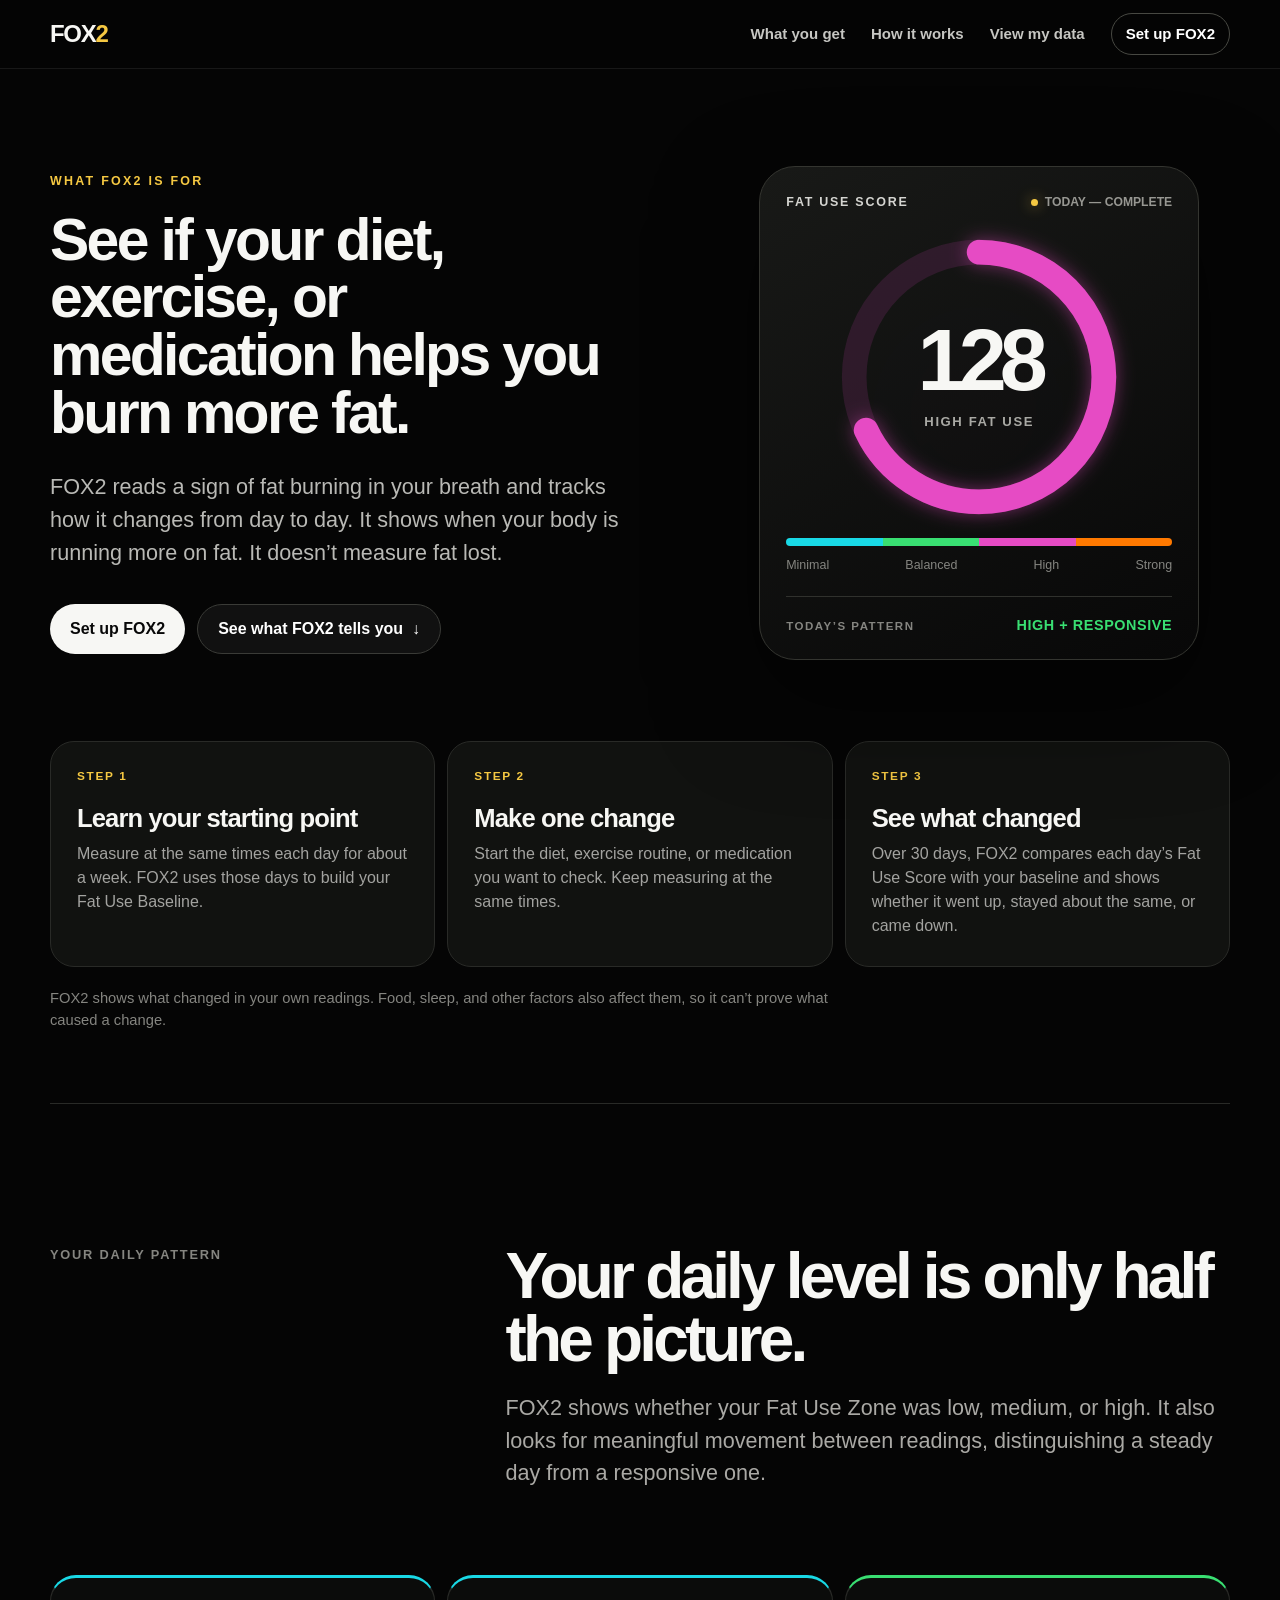
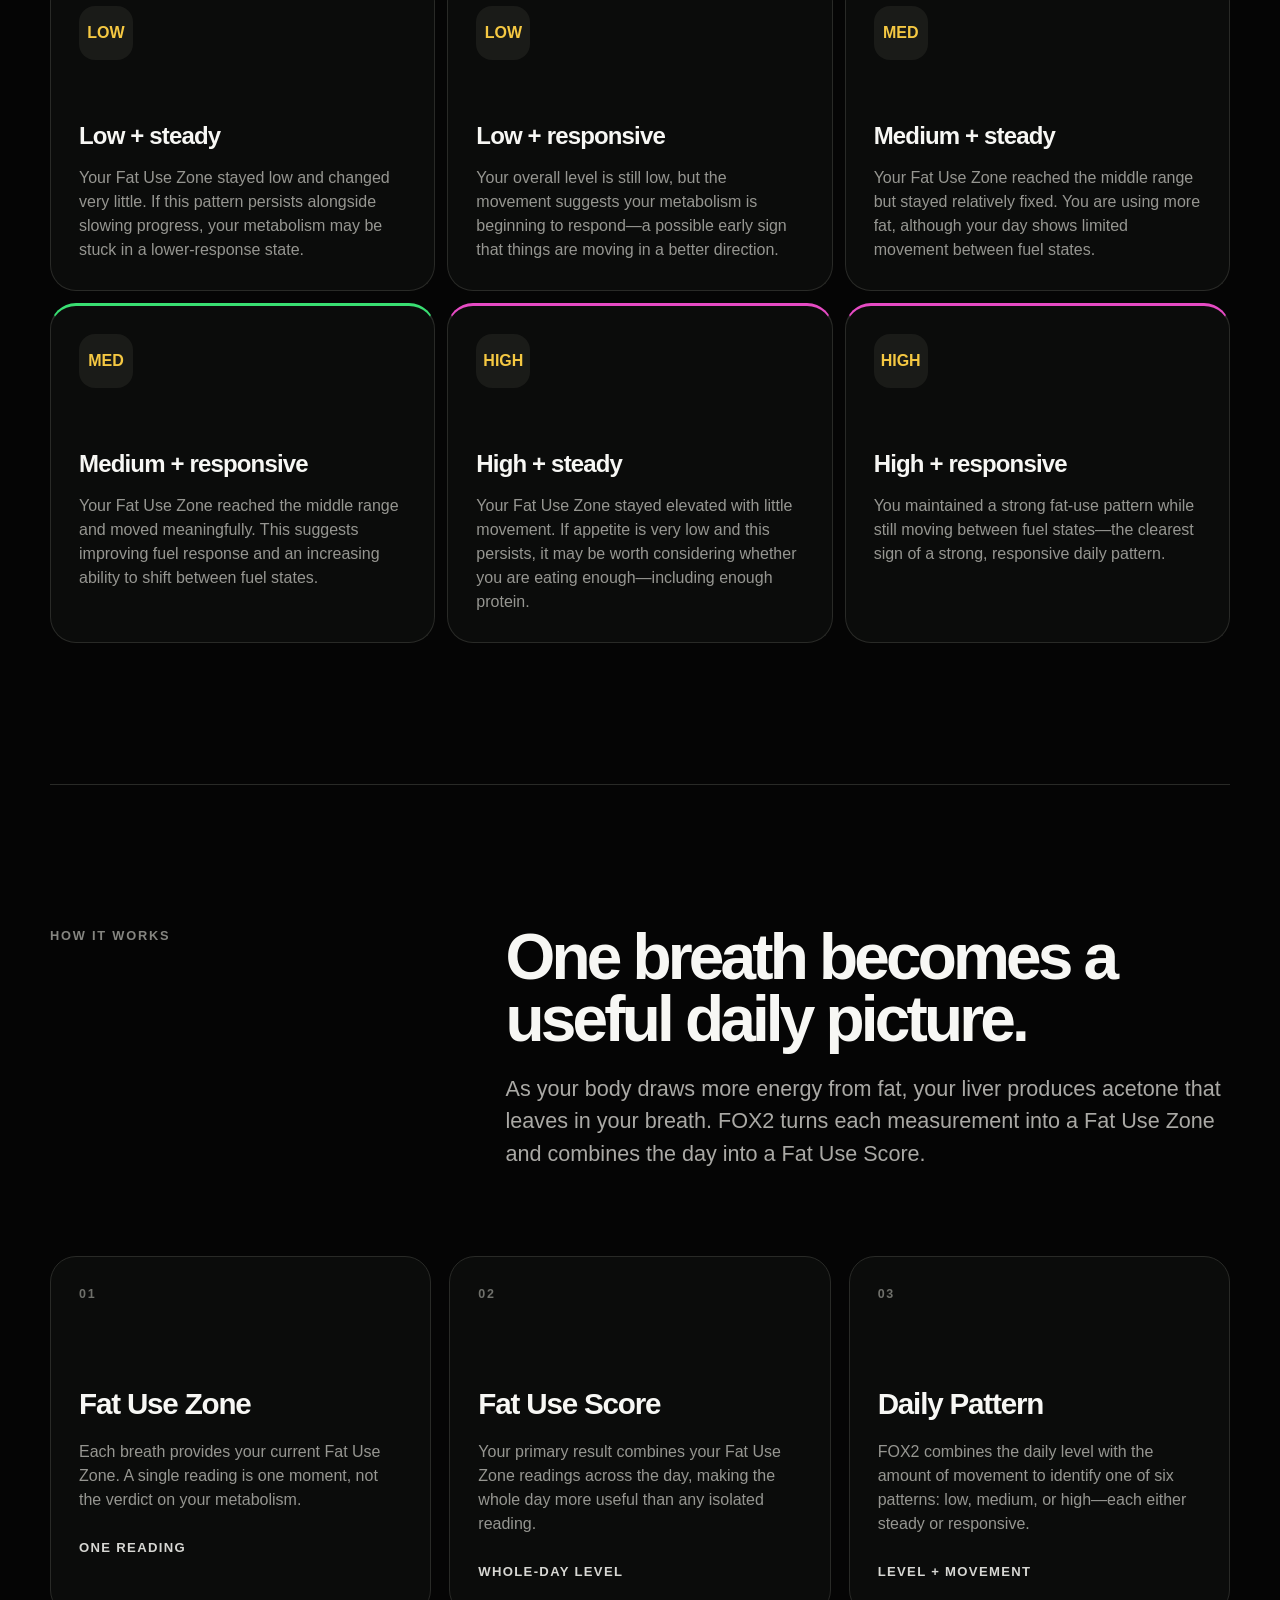
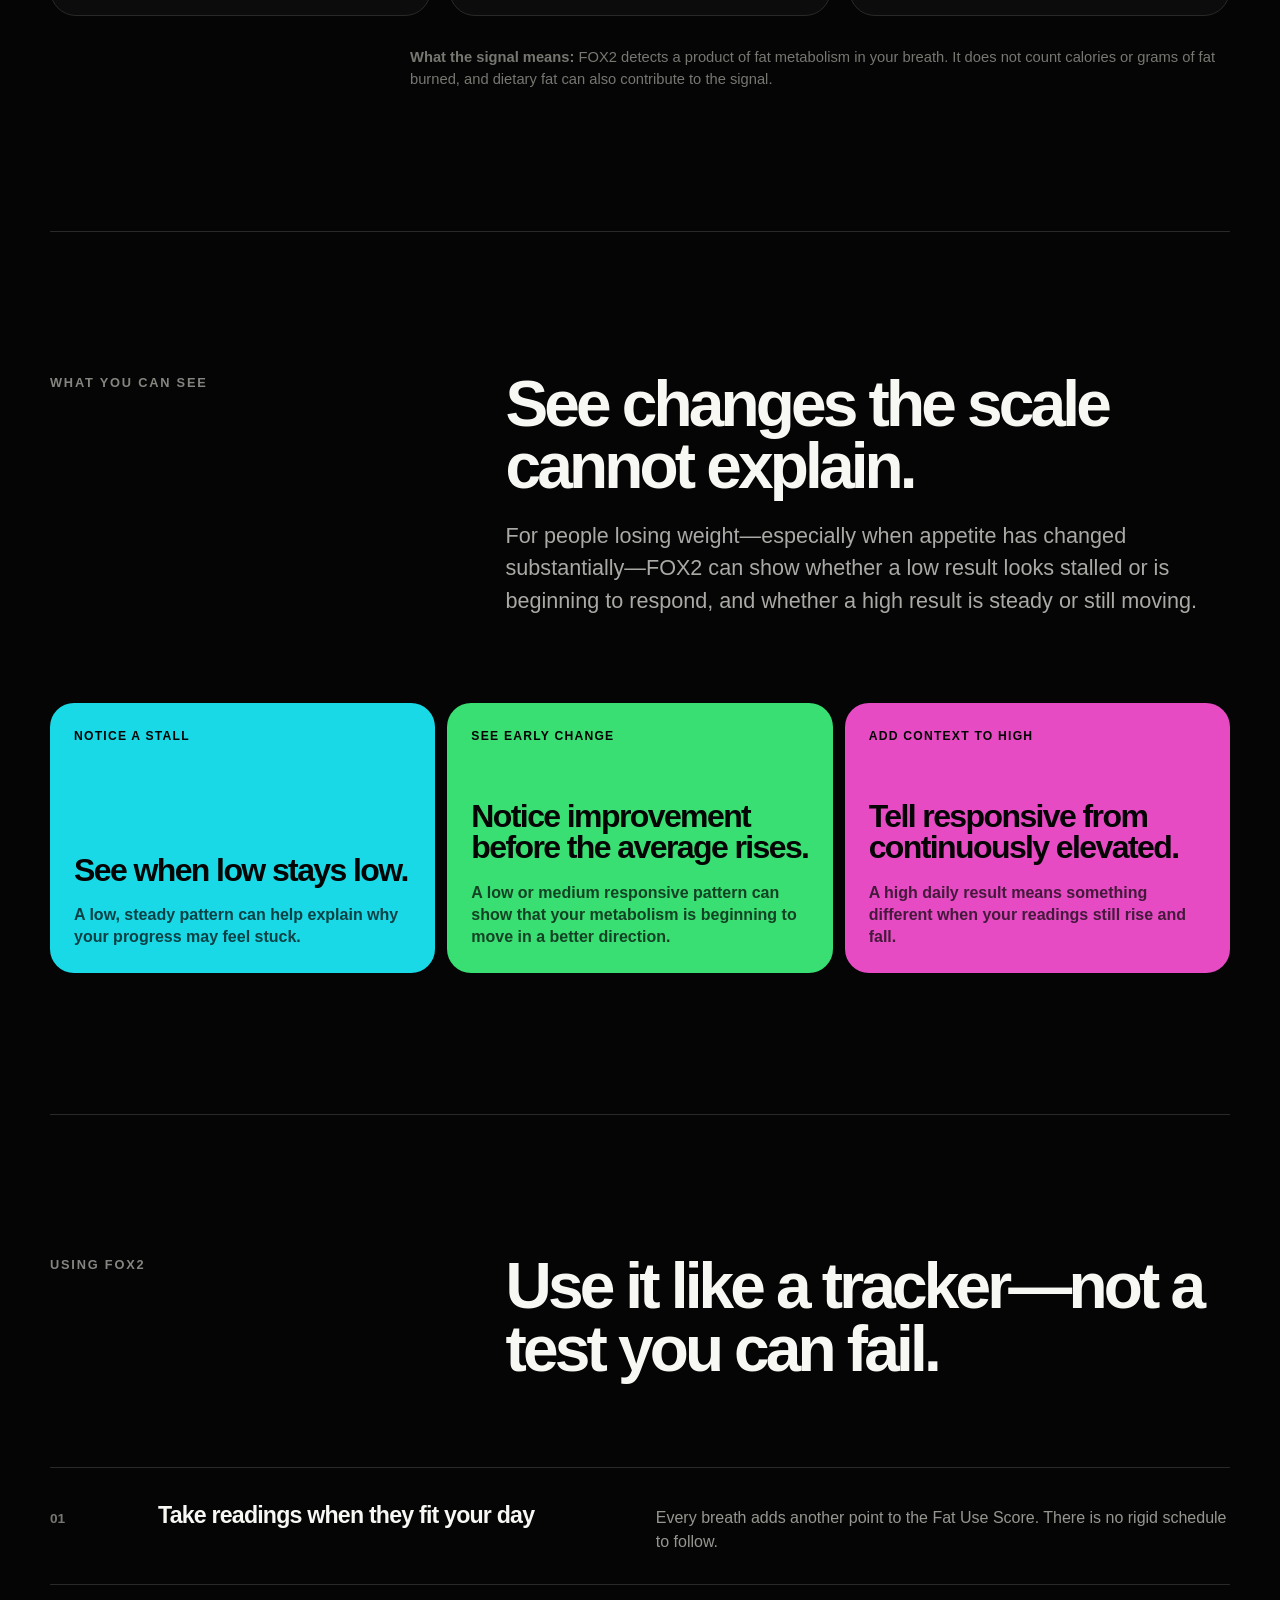
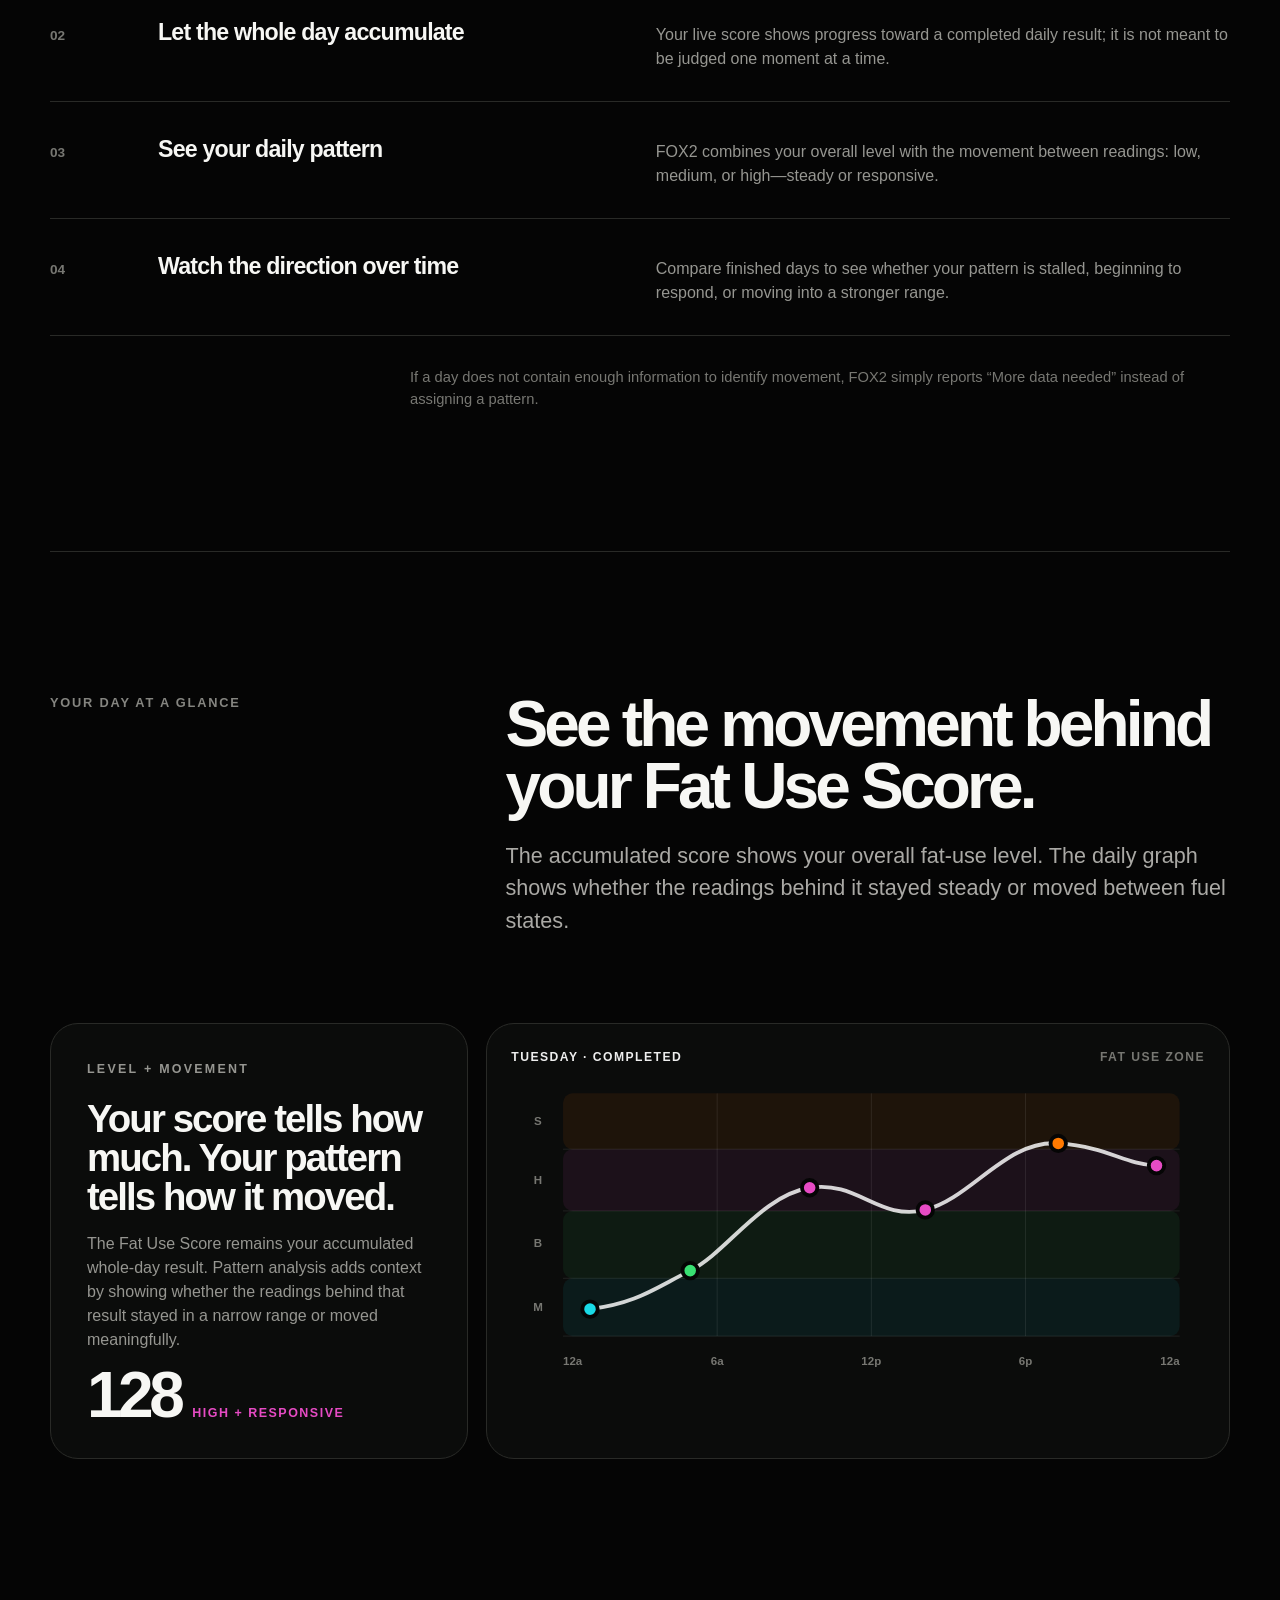
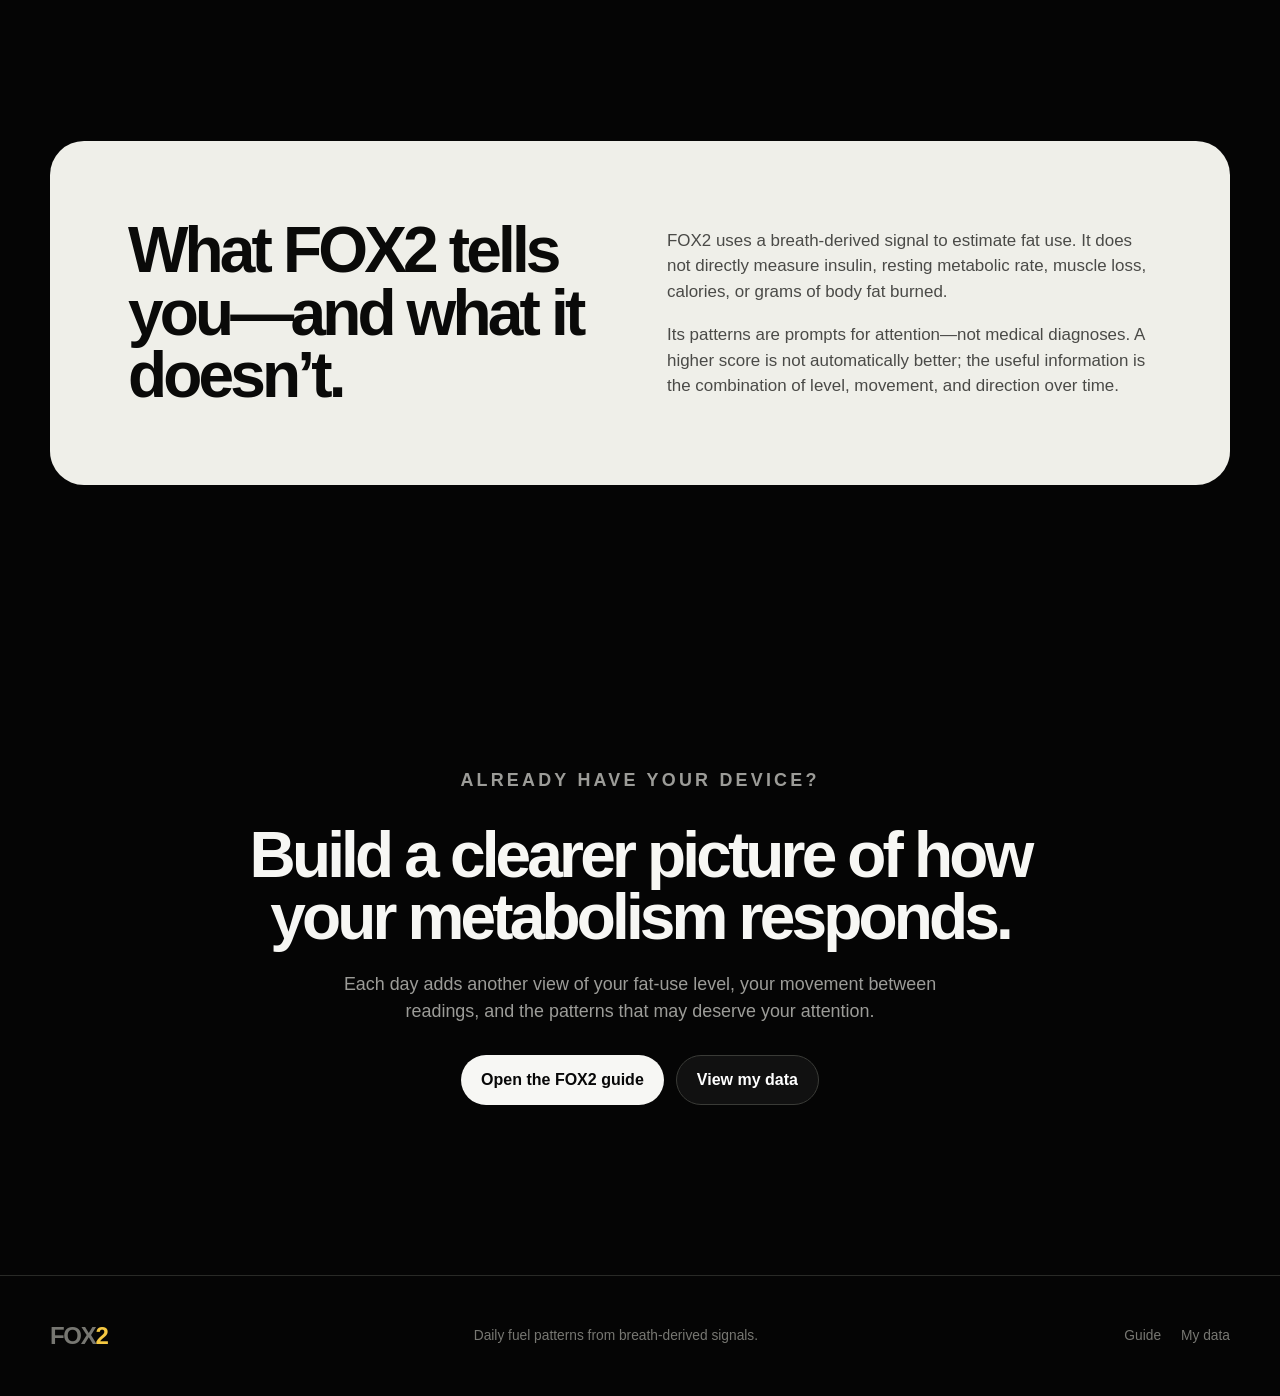
==== commit c7163def: "Headline: See if your diet, exercise, or medication helps you burn more fat Plain 'burn fat' languag" ====
--- a/index.html
+++ b/index.html
@@ -4,8 +4,8 @@
   <meta charset="utf-8">
   <meta name="viewport" content="width=device-width, initial-scale=1, viewport-fit=cover">
   <meta name="color-scheme" content="dark">
-  <meta name="description" content="FOX2 measures a fat-use signal in your breath and shows how it changes, so you can see whether a change to your diet, exercise, or medication is showing up in how your body uses fat.">
-  <title>FOX2 — See how your actions change your fuel use</title>
+  <meta name="description" content="FOX2 reads a sign of fat burning in your breath, so you can see if your diet, exercise, or medication helps you burn more fat.">
+  <title>FOX2 — See if your diet, exercise, or medication helps you burn more fat</title>
   <style>
     :root {
       color-scheme: dark;
@@ -90,9 +90,9 @@
     h1 {
       max-width: 760px;
       margin-bottom: 28px;
-      font-size: clamp(3rem, 5.6vw, 5.4rem);
-      line-height: .93;
-      letter-spacing: -.07em;
+      font-size: clamp(2.6rem, 4.6vw, 4.4rem);
+      line-height: .98;
+      letter-spacing: -.045em;
       font-weight: 870;
     }
     .hero-copy {
@@ -291,7 +291,7 @@
       .nav { min-height: 60px; }
       .nav-action { padding: 8px 12px; font-size: .85rem !important; }
       .hero { padding: 64px 0 72px; gap: 36px; }
-      h1 { font-size: clamp(3.25rem, 17vw, 5rem); }
+      h1 { font-size: clamp(2.5rem, 11vw, 3.4rem); }
       .score-stage { min-height: 440px; }
       .score-card { padding: 20px; border-radius: 28px; }
       .ring-wrap { width: 238px; height: 238px; }
@@ -330,8 +330,8 @@
     <section class="hero" aria-labelledby="hero-title">
       <div>
         <p class="eyebrow">What FOX2 is for</p>
-        <h1 id="hero-title">See how your actions change your fuel use.</h1>
-        <p class="hero-copy">FOX2 measures a fat-use signal in your breath and shows how it changes from day to day. Use it to check whether a change to your diet, your exercise, or a metabolic medication is showing up in how your body uses fat.</p>
+        <h1 id="hero-title">See if your diet, exercise, or medication helps you burn more fat.</h1>
+        <p class="hero-copy">FOX2 reads a sign of fat burning in your breath and tracks how it changes from day to day. It shows when your body is running more on fat. It doesn’t measure fat lost.</p>
         <div class="actions">
           <a class="button button-primary" href="/guide/">Set up FOX2</a>
           <a class="button button-secondary" href="#what-you-get">See what FOX2 tells you <span aria-hidden="true">↓</span></a>
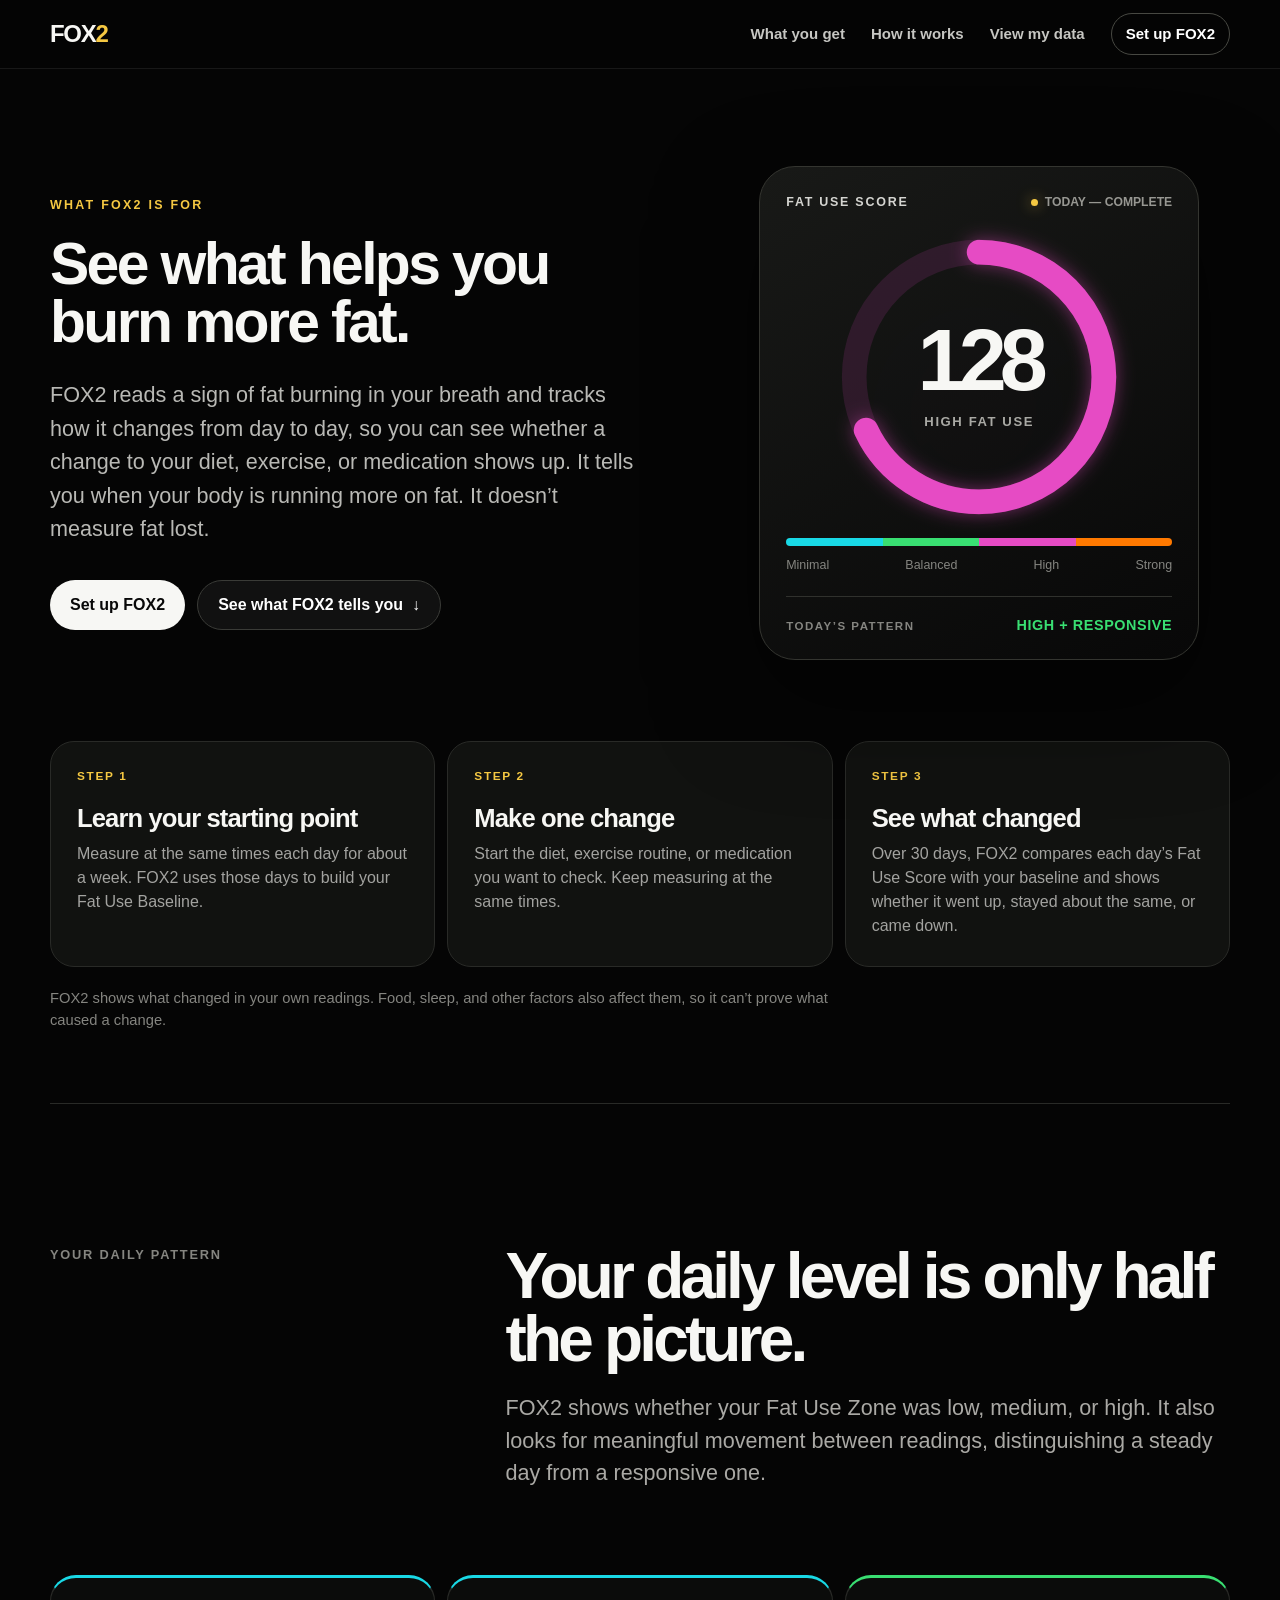
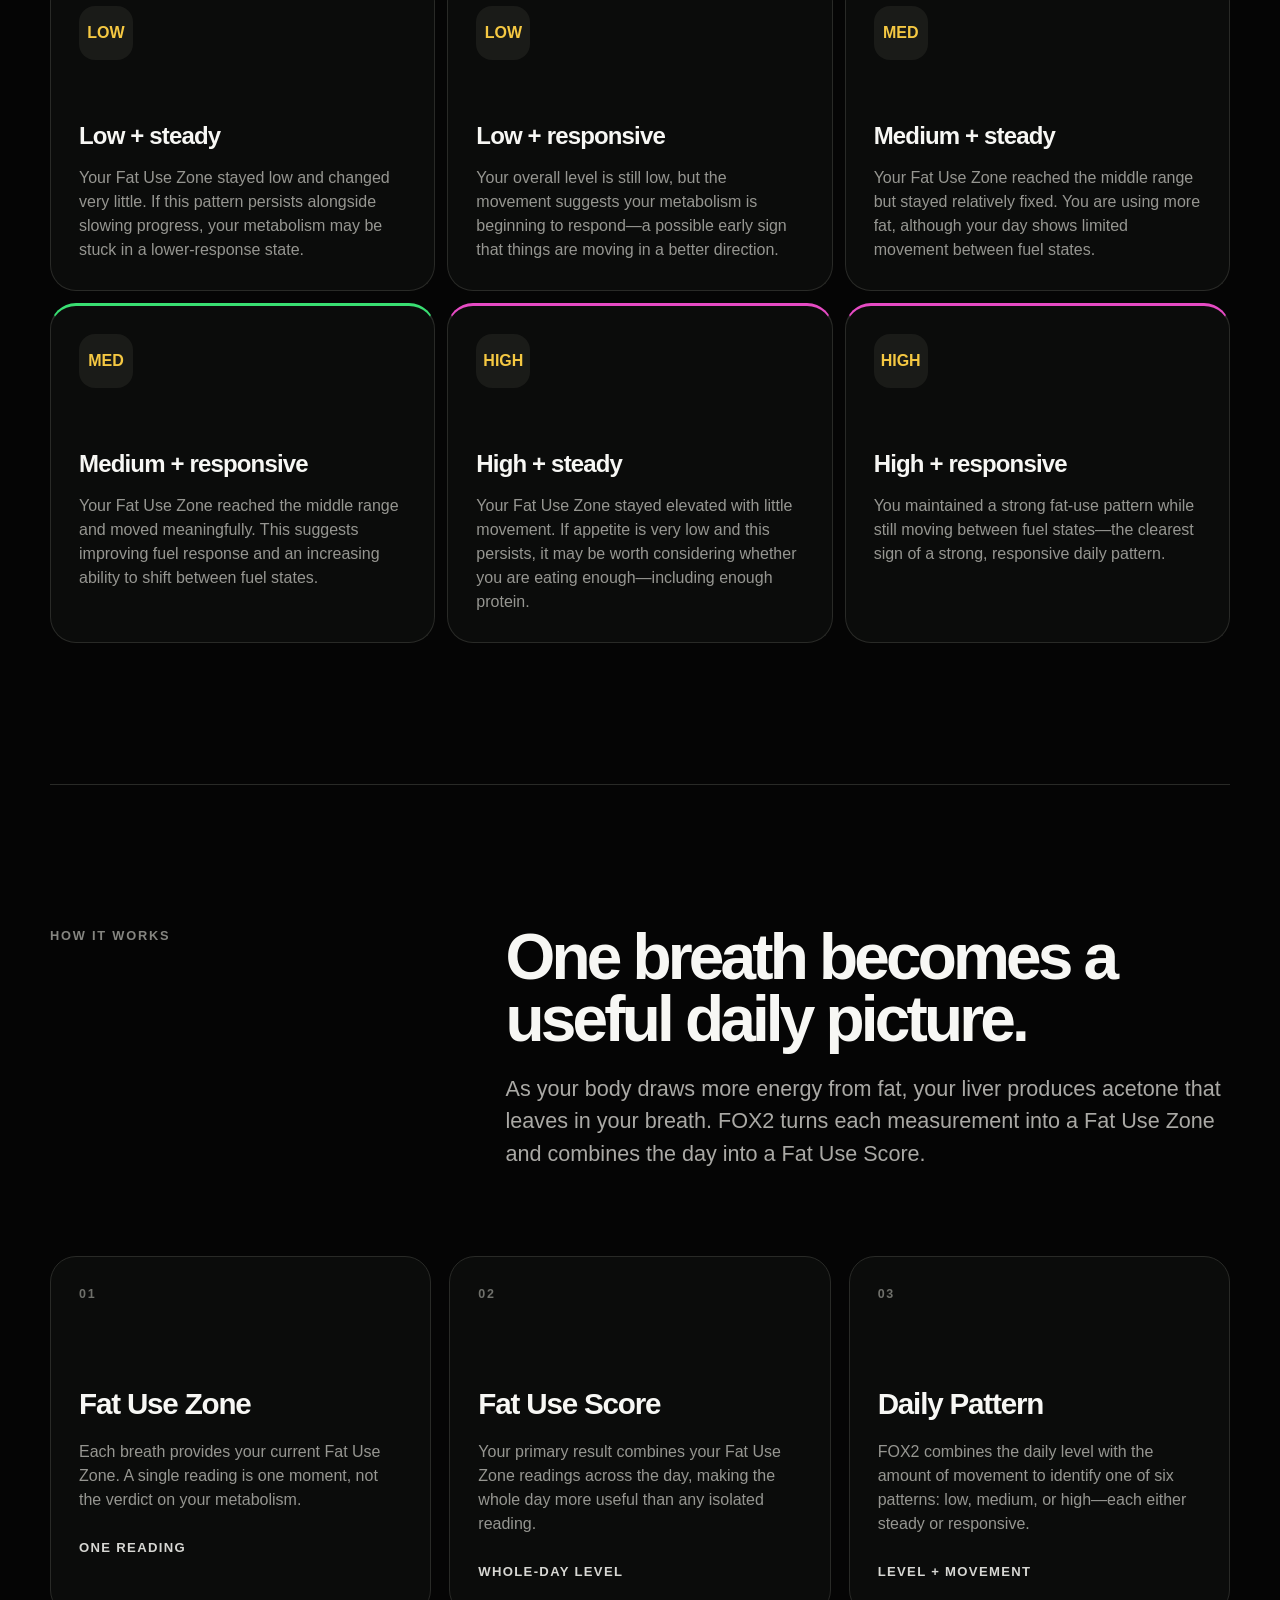
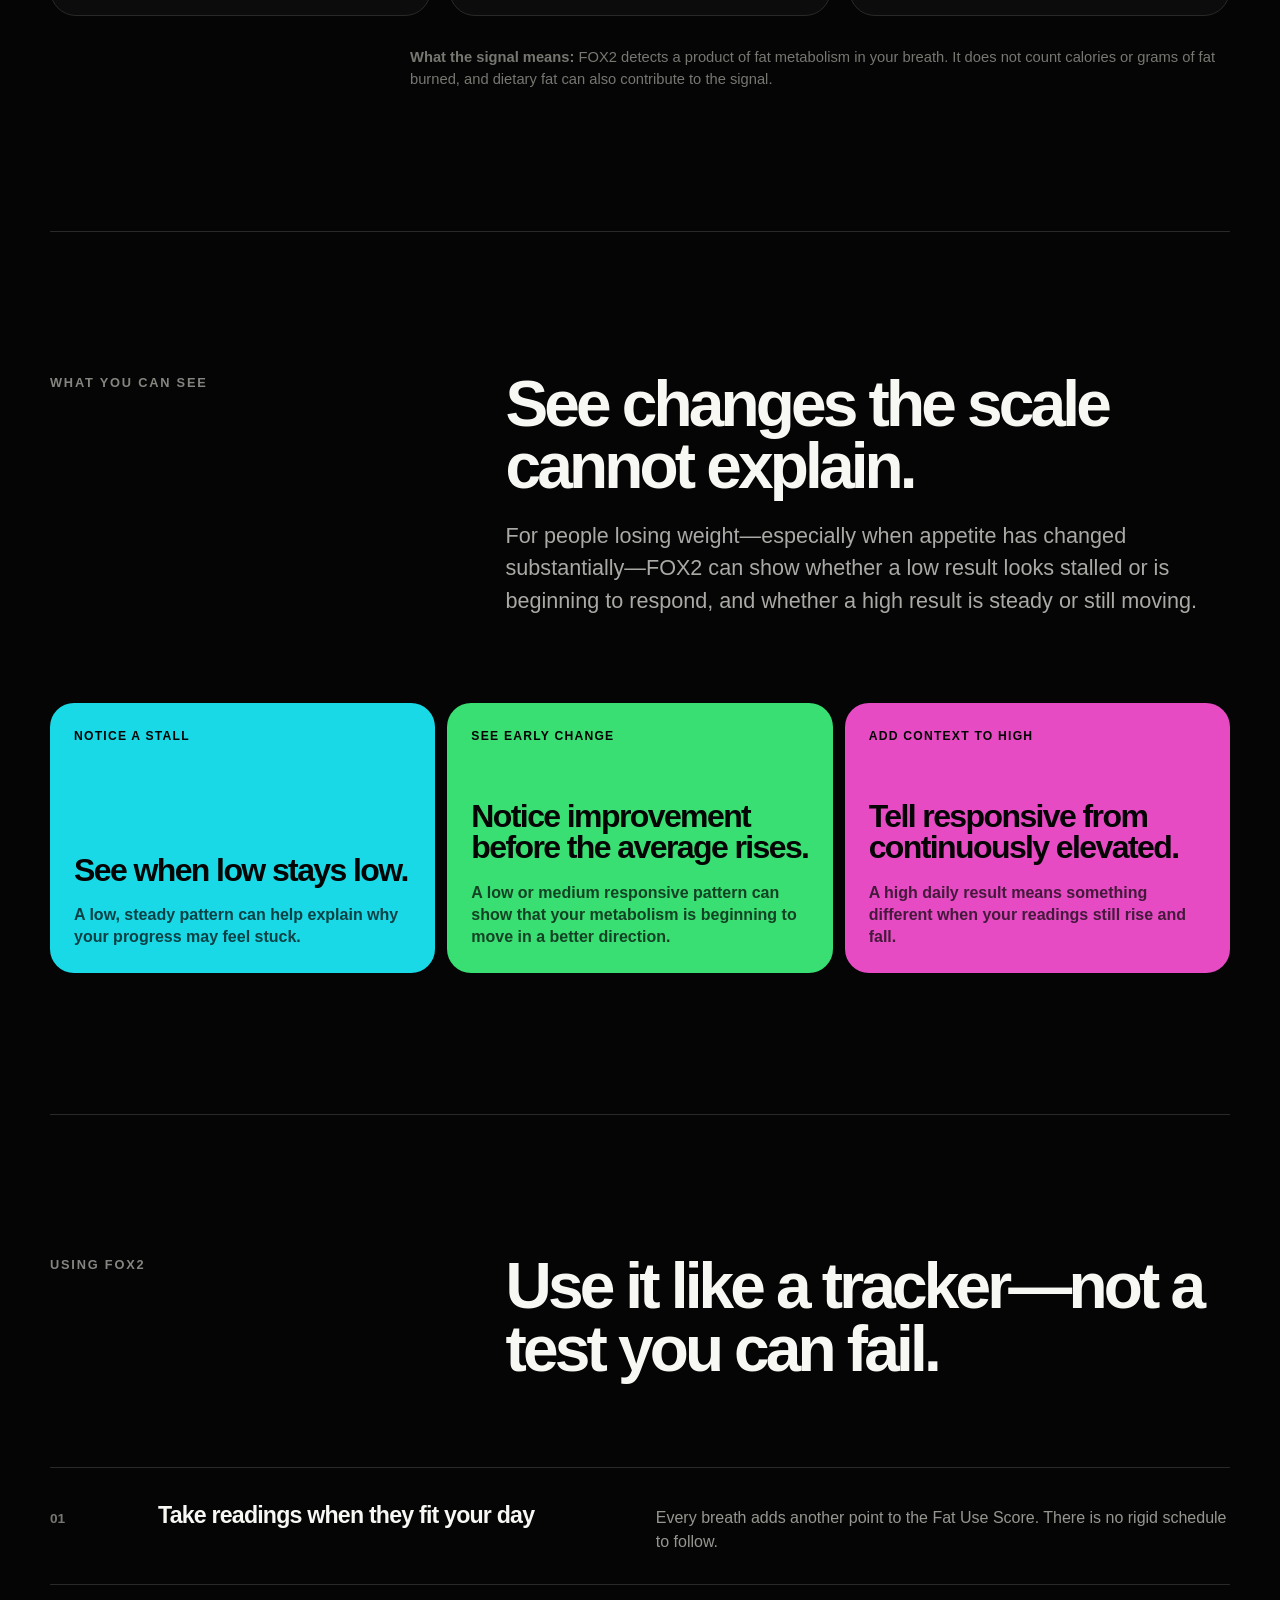
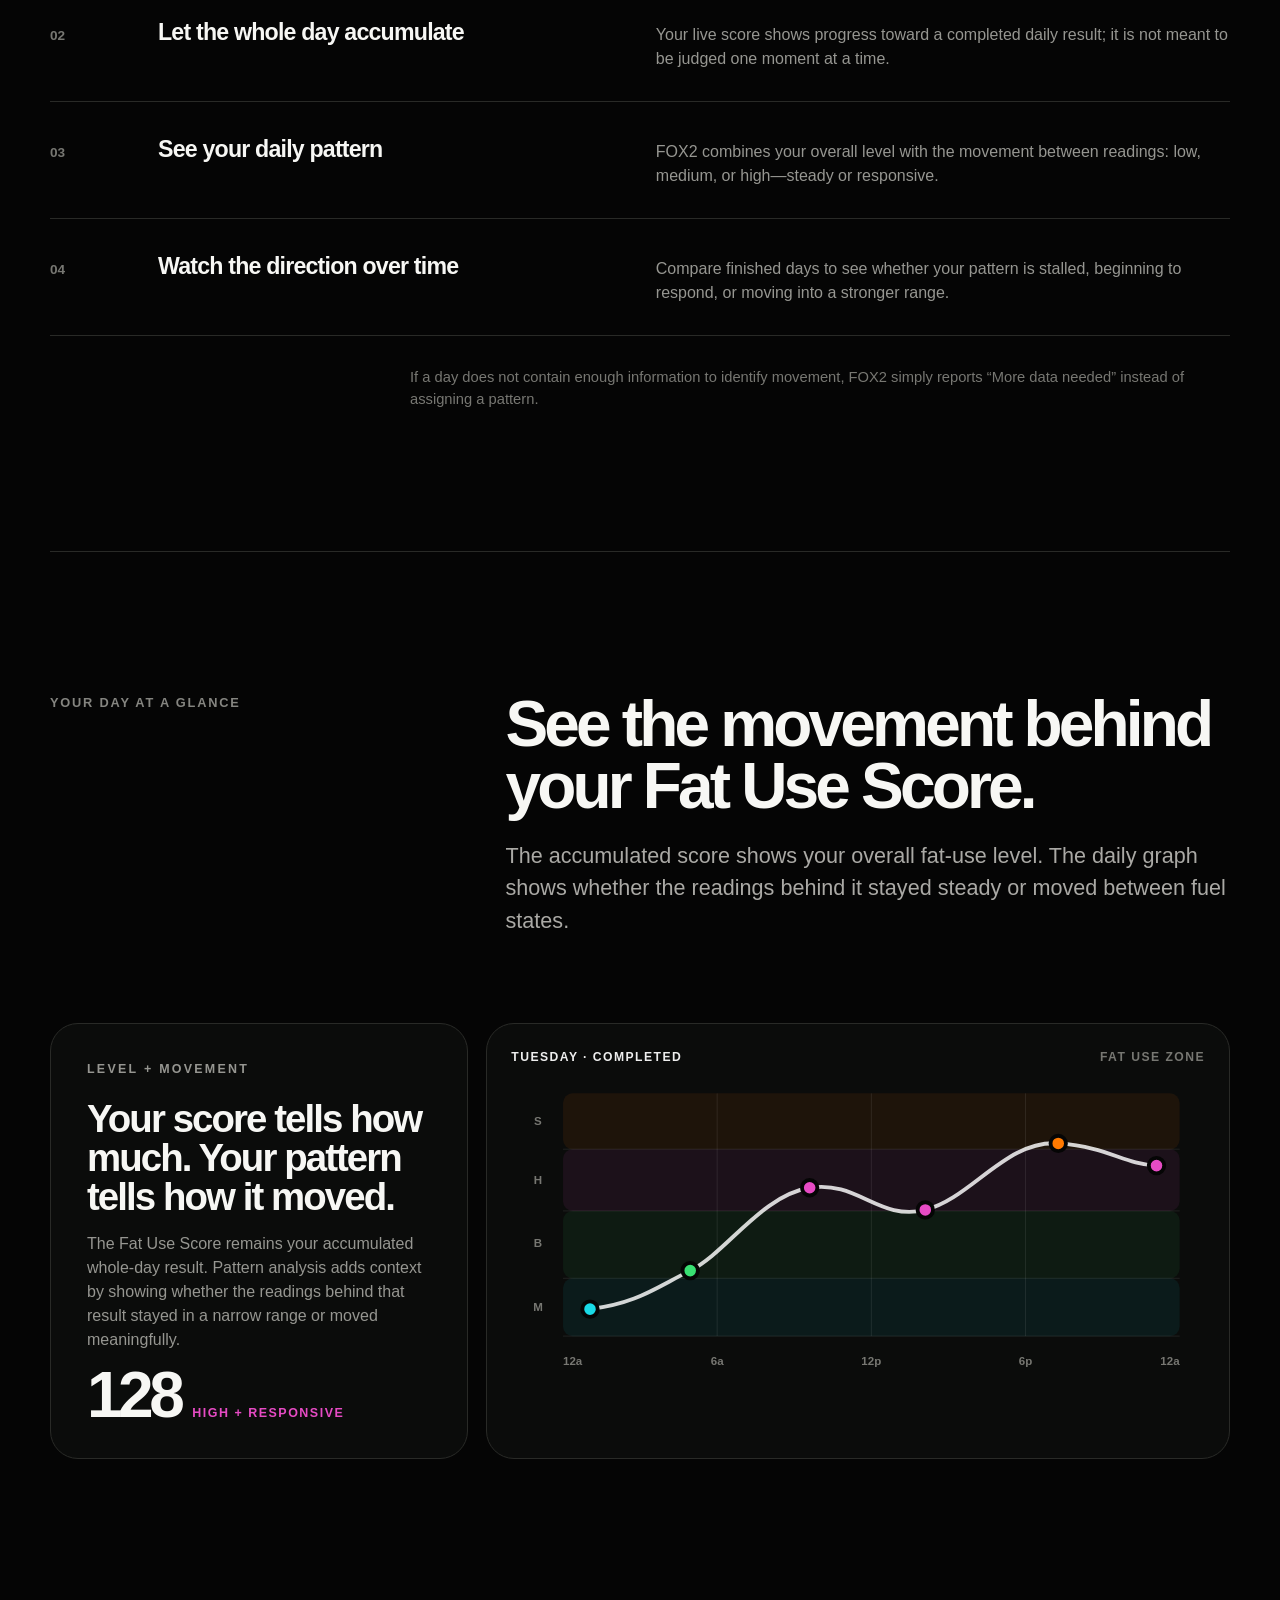
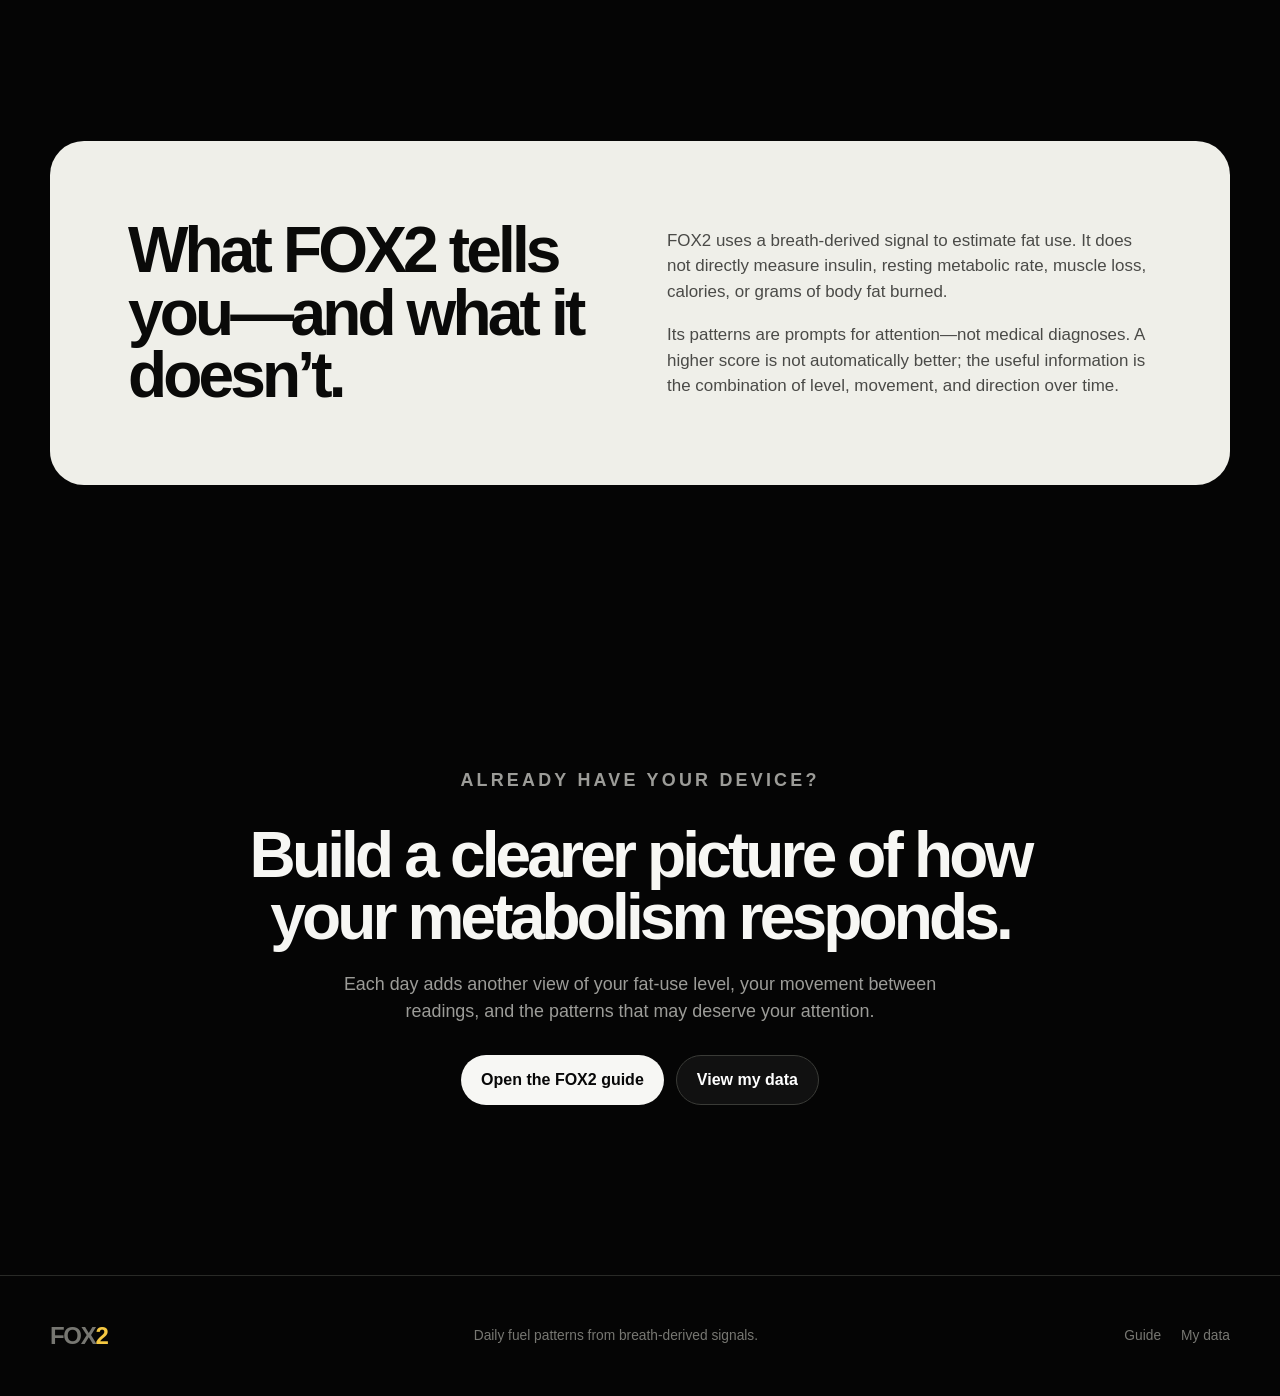
==== commit 3b9f43b9: "Headline: See what helps you burn more fat Diet, exercise, and medication move into the sentence bel" ====
--- a/index.html
+++ b/index.html
@@ -5,7 +5,7 @@
   <meta name="viewport" content="width=device-width, initial-scale=1, viewport-fit=cover">
   <meta name="color-scheme" content="dark">
   <meta name="description" content="FOX2 reads a sign of fat burning in your breath, so you can see if your diet, exercise, or medication helps you burn more fat.">
-  <title>FOX2 — See if your diet, exercise, or medication helps you burn more fat</title>
+  <title>FOX2 — See what helps you burn more fat</title>
   <style>
     :root {
       color-scheme: dark;
@@ -330,8 +330,8 @@
     <section class="hero" aria-labelledby="hero-title">
       <div>
         <p class="eyebrow">What FOX2 is for</p>
-        <h1 id="hero-title">See if your diet, exercise, or medication helps you burn more fat.</h1>
-        <p class="hero-copy">FOX2 reads a sign of fat burning in your breath and tracks how it changes from day to day. It shows when your body is running more on fat. It doesn’t measure fat lost.</p>
+        <h1 id="hero-title">See what helps you burn more fat.</h1>
+        <p class="hero-copy">FOX2 reads a sign of fat burning in your breath and tracks how it changes from day to day, so you can see whether a change to your diet, exercise, or medication shows up. It tells you when your body is running more on fat. It doesn’t measure fat lost.</p>
         <div class="actions">
           <a class="button button-primary" href="/guide/">Set up FOX2</a>
           <a class="button button-secondary" href="#what-you-get">See what FOX2 tells you <span aria-hidden="true">↓</span></a>
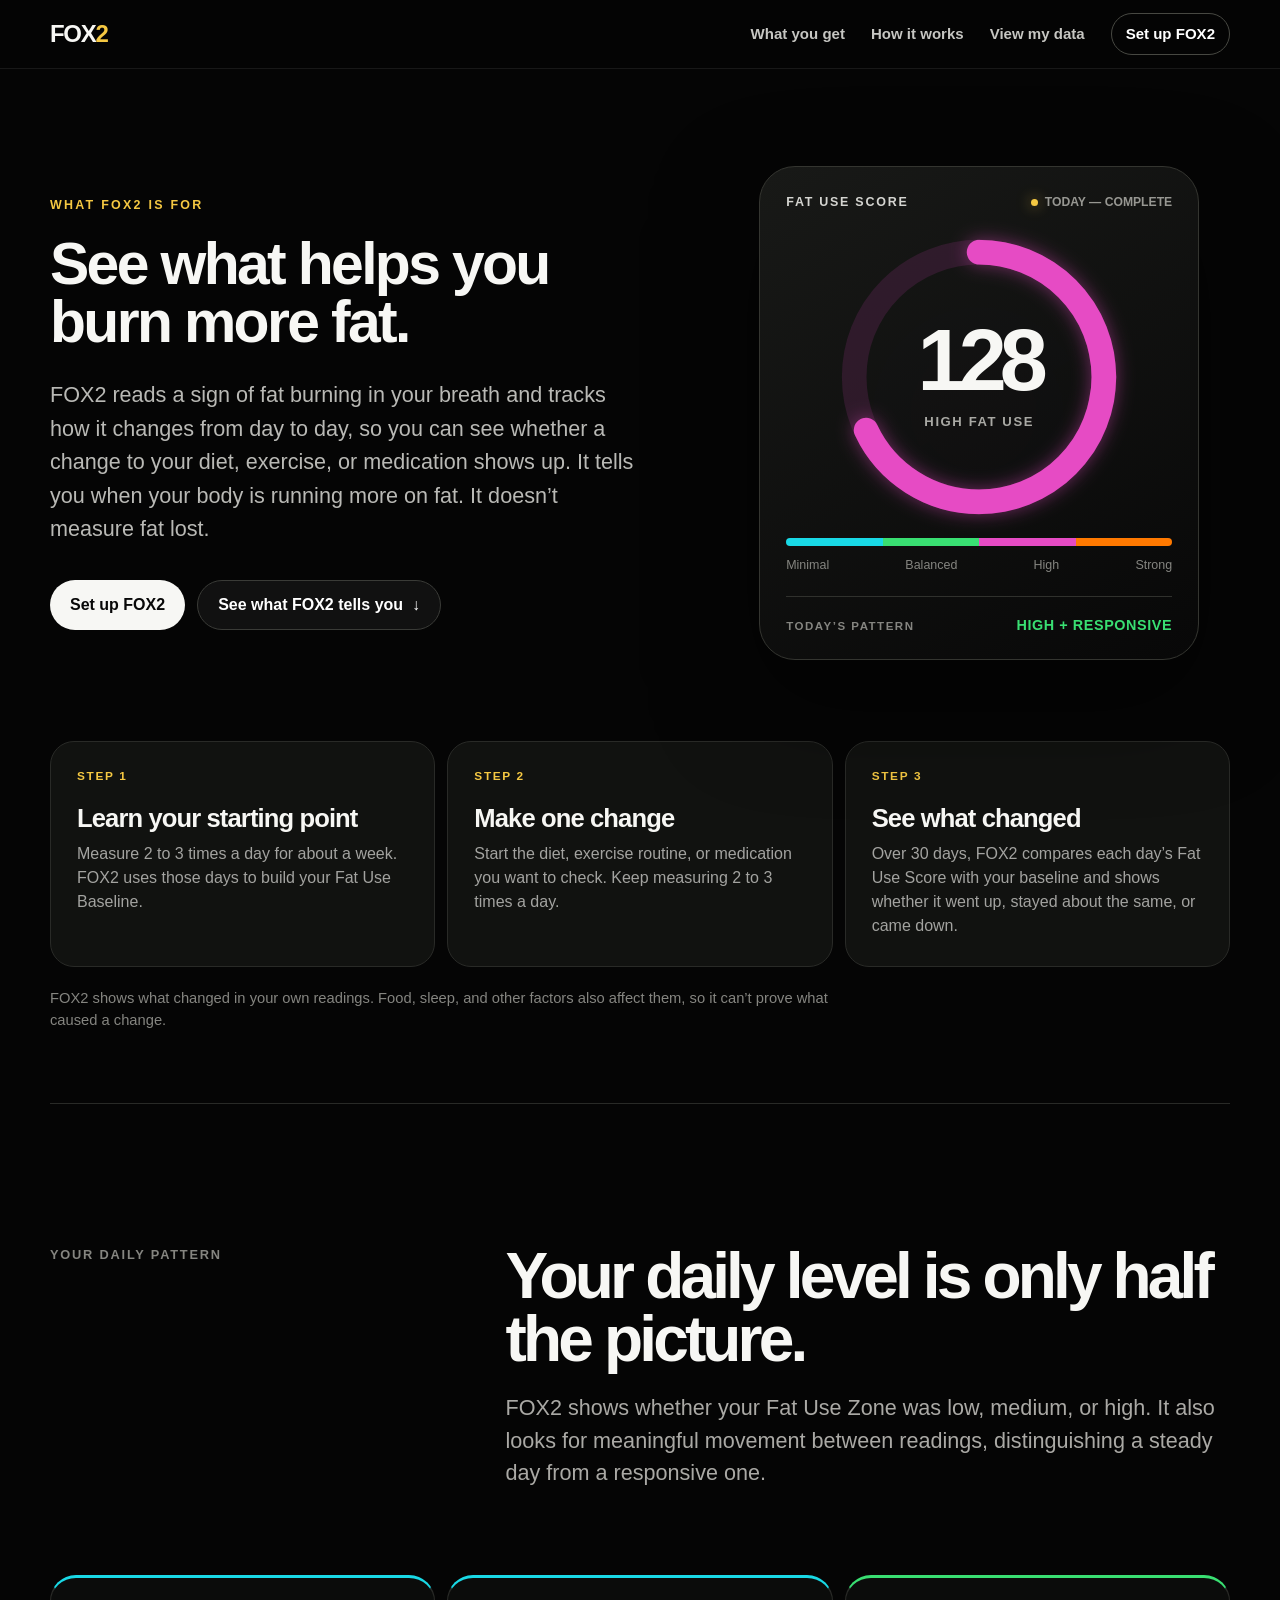
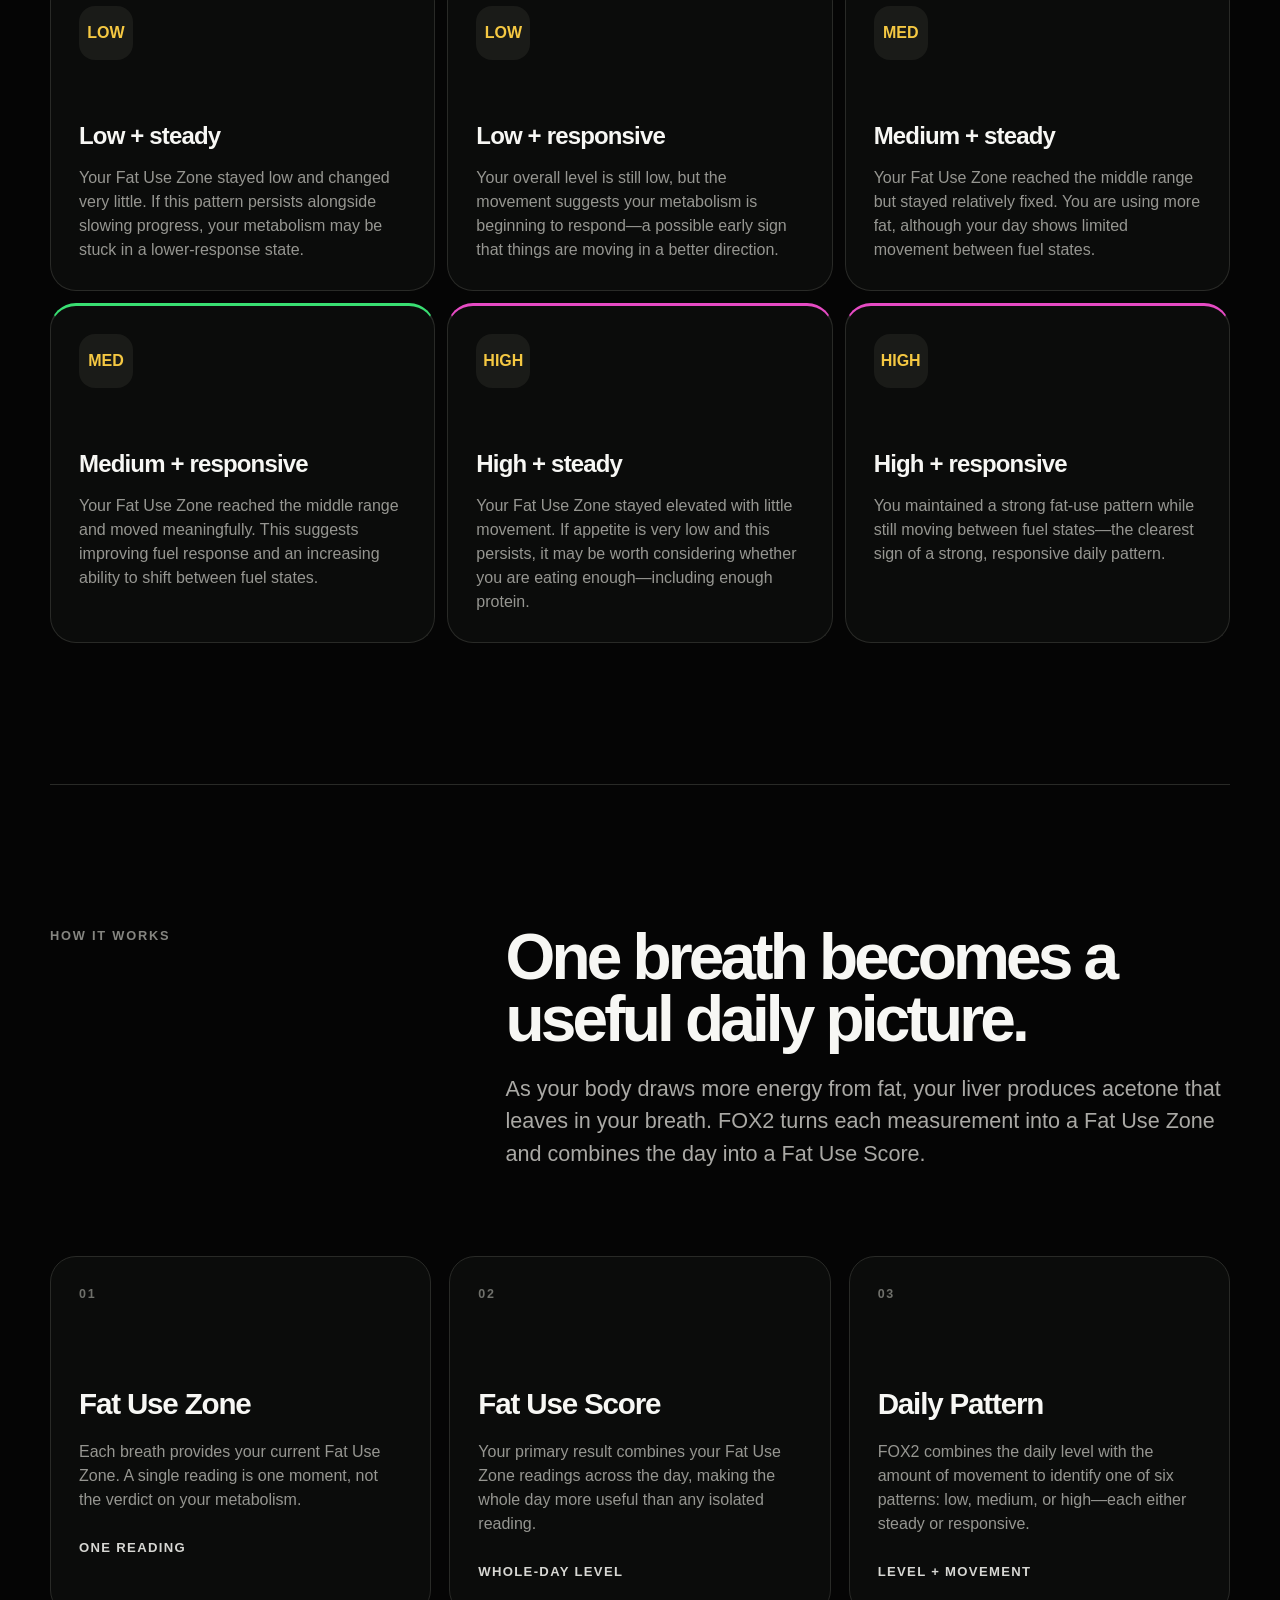
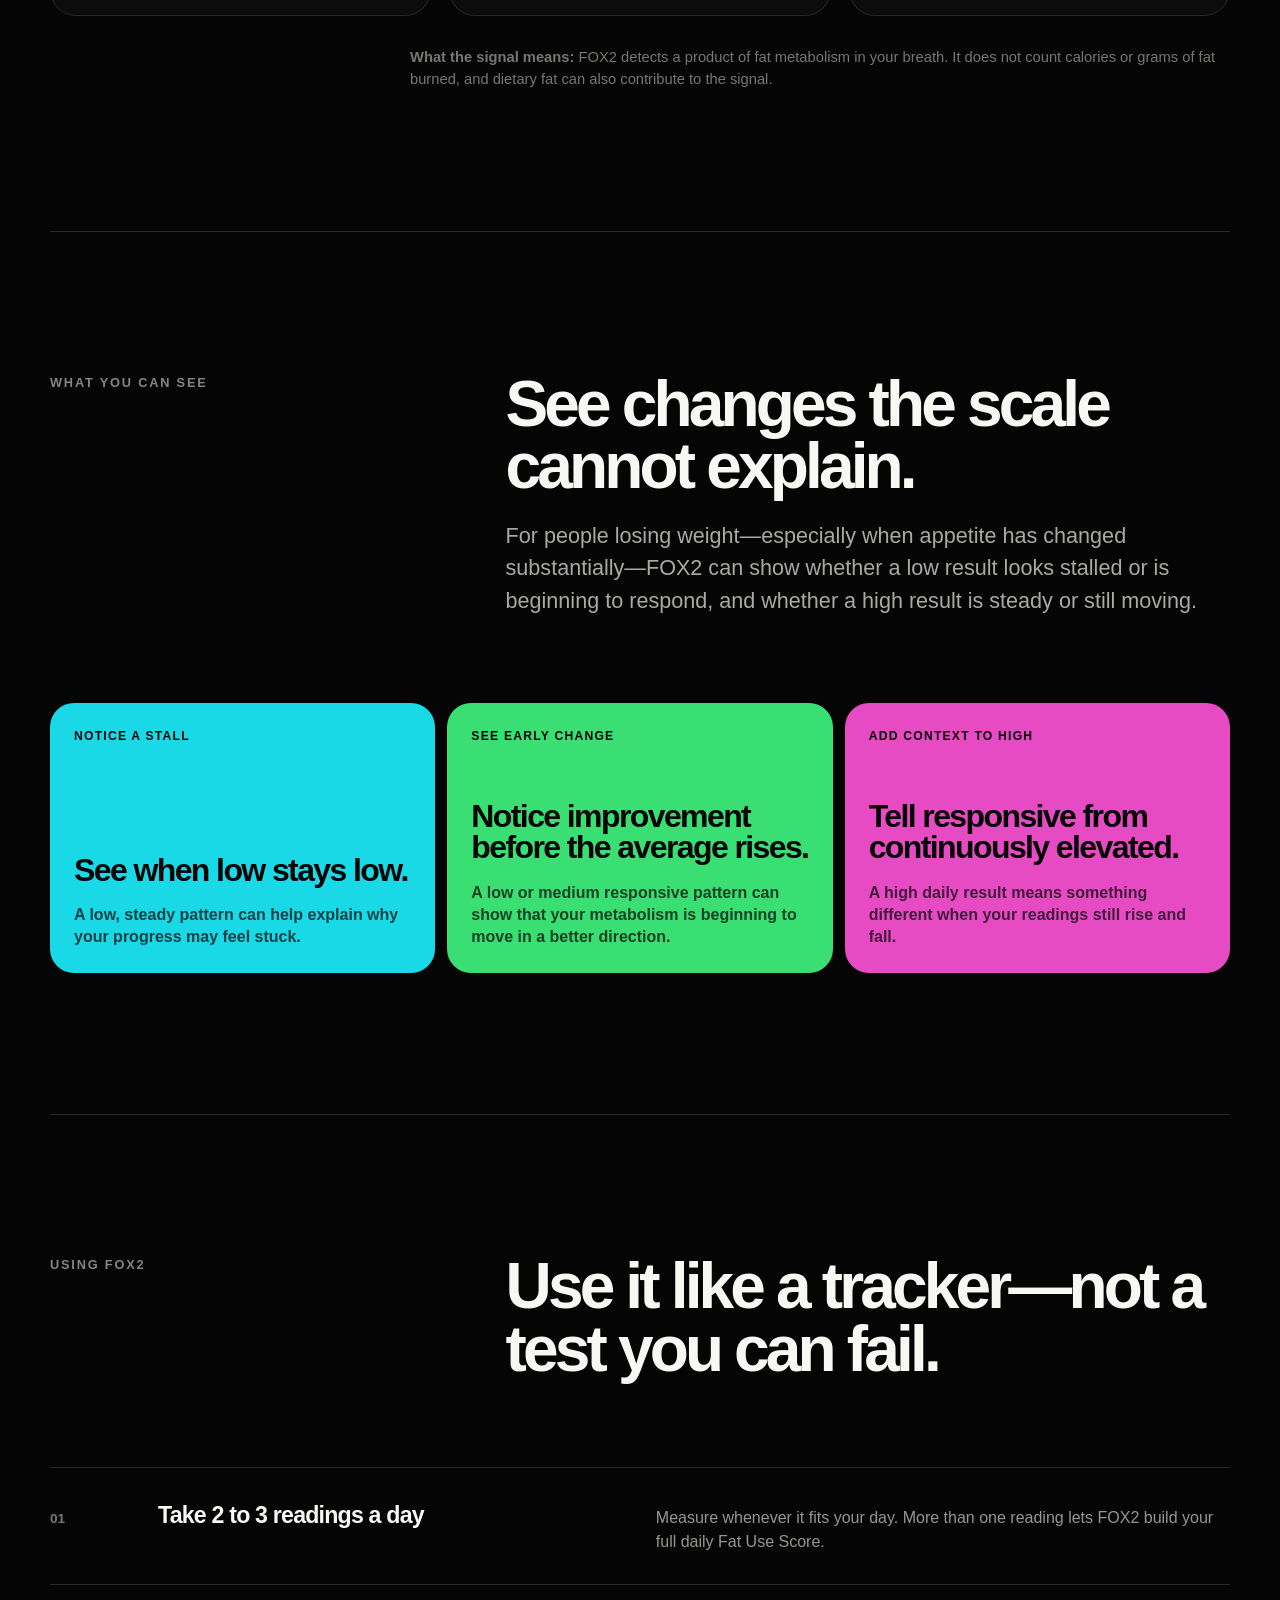
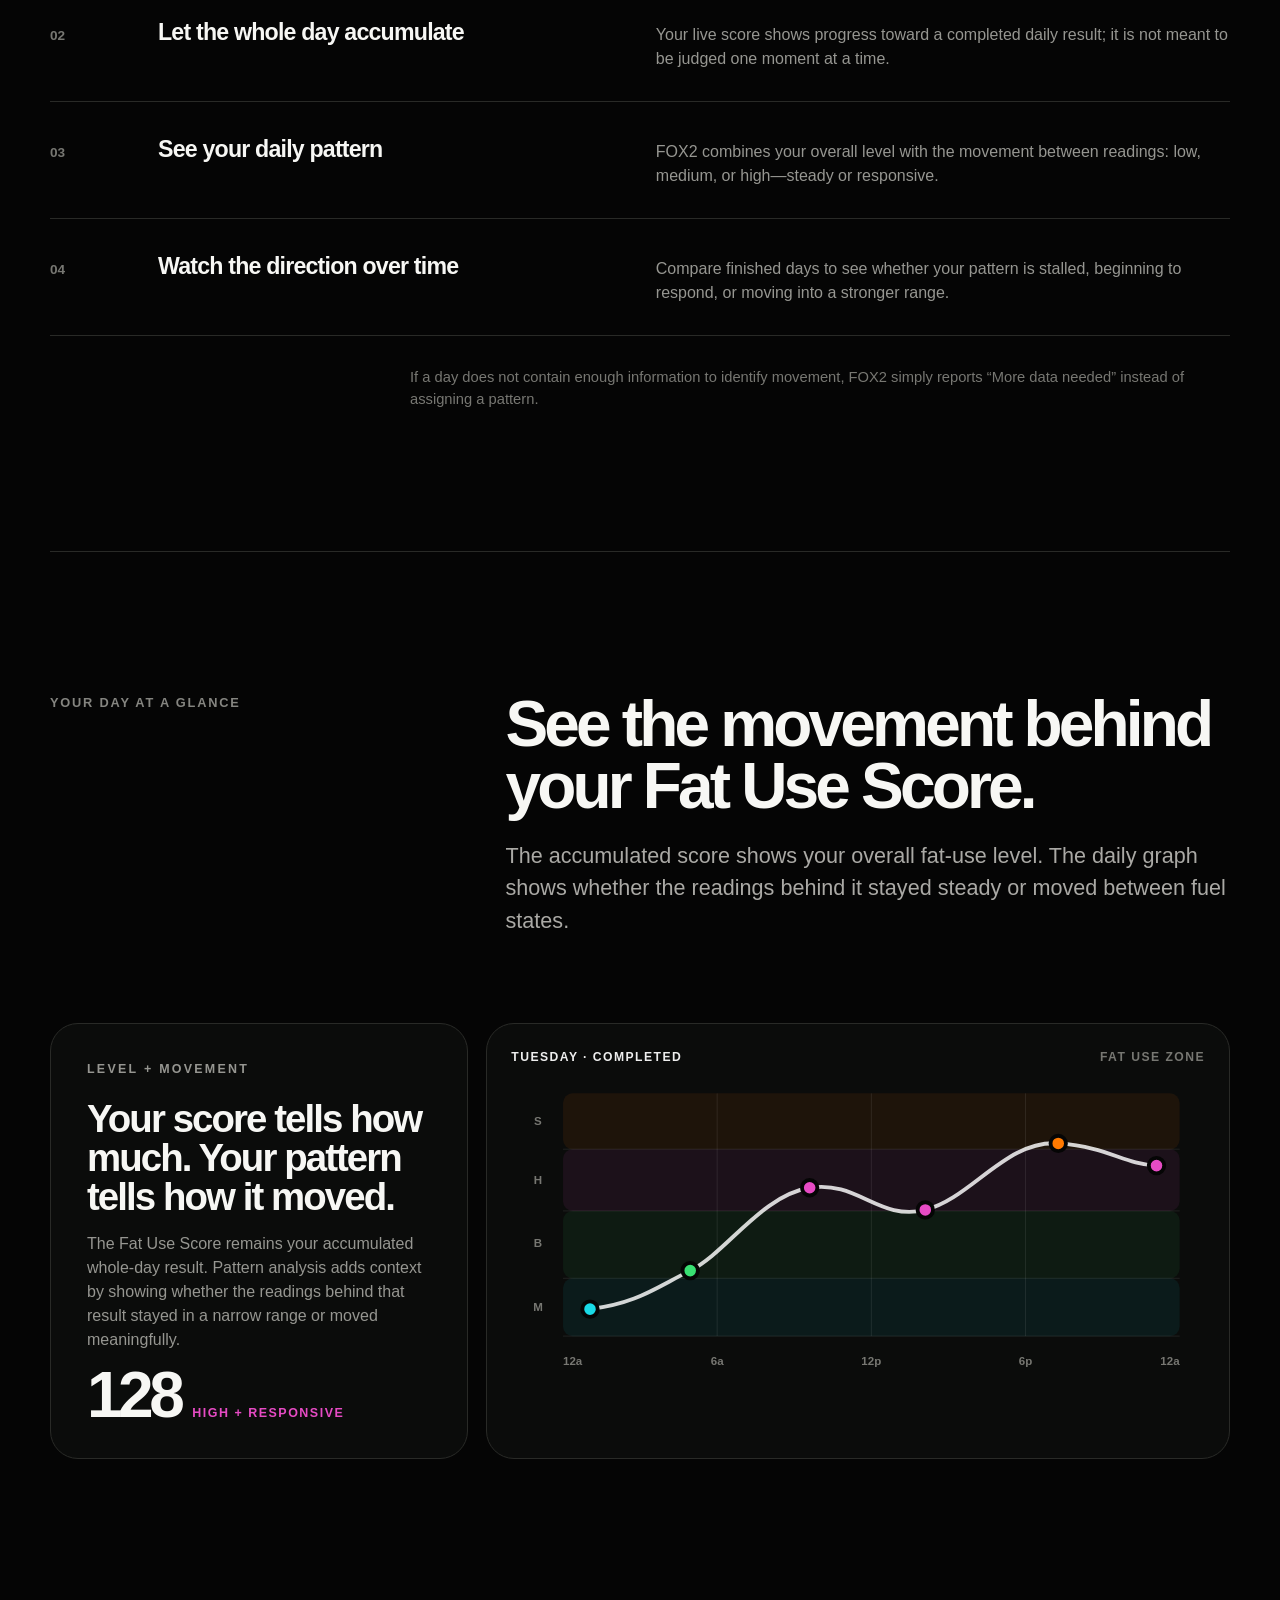
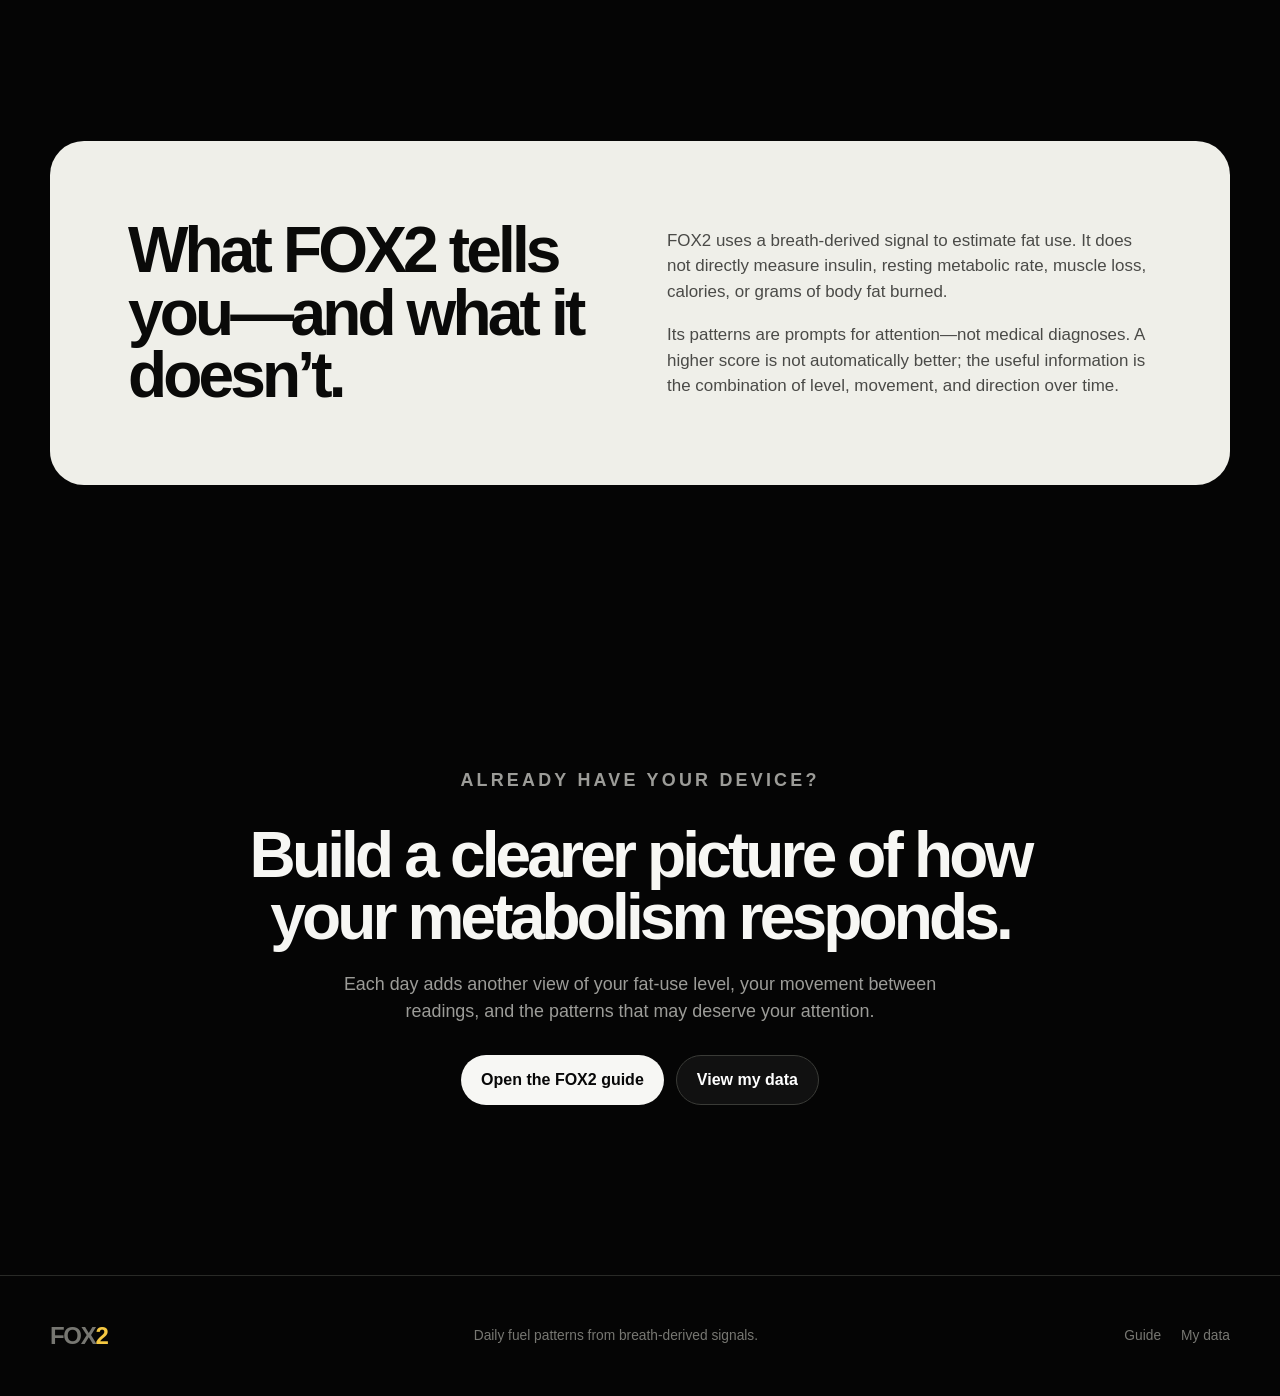
==== commit facf8ed6: "Ask for 2 to 3 readings a day instead of same-time measuring Readings don't need to be at the same t" ====
--- a/index.html
+++ b/index.html
@@ -363,11 +363,11 @@
       <ol class="use-steps" aria-label="How FOX2 is used">
         <li class="use-step">
           <h2>Learn your starting point</h2>
-          <p>Measure at the same times each day for about a week. FOX2 uses those days to build your Fat Use Baseline.</p>
+          <p>Measure 2 to 3 times a day for about a week. FOX2 uses those days to build your Fat Use Baseline.</p>
         </li>
         <li class="use-step">
           <h2>Make one change</h2>
-          <p>Start the diet, exercise routine, or medication you want to check. Keep measuring at the same times.</p>
+          <p>Start the diet, exercise routine, or medication you want to check. Keep measuring 2 to 3 times a day.</p>
         </li>
         <li class="use-step">
           <h2>See what changed</h2>
@@ -468,7 +468,7 @@
         <div><h2 id="use-title">Use it like a tracker—not a test you can fail.</h2></div>
       </div>
       <div class="steps">
-        <article class="step"><span class="step-number">01</span><h3>Take readings when they fit your day</h3><p>Every breath adds another point to the Fat Use Score. There is no rigid schedule to follow.</p></article>
+        <article class="step"><span class="step-number">01</span><h3>Take 2 to 3 readings a day</h3><p>Measure whenever it fits your day. More than one reading lets FOX2 build your full daily Fat Use Score.</p></article>
         <article class="step"><span class="step-number">02</span><h3>Let the whole day accumulate</h3><p>Your live score shows progress toward a completed daily result; it is not meant to be judged one moment at a time.</p></article>
         <article class="step"><span class="step-number">03</span><h3>See your daily pattern</h3><p>FOX2 combines your overall level with the movement between readings: low, medium, or high—steady or responsive.</p></article>
         <article class="step"><span class="step-number">04</span><h3>Watch the direction over time</h3><p>Compare finished days to see whether your pattern is stalled, beginning to respond, or moving into a stronger range.</p></article>
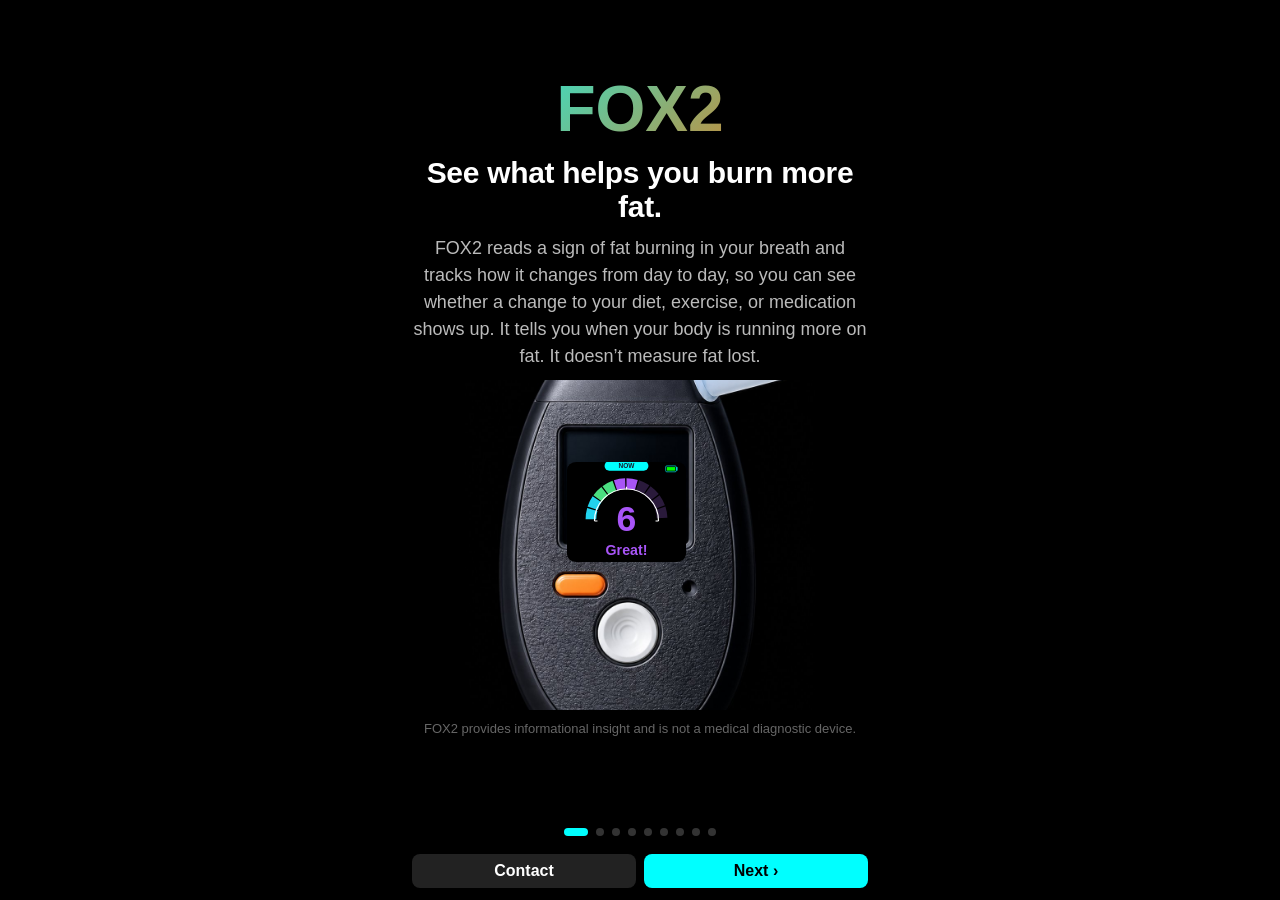
==== commit 30cdd4a8: "Make the guide the fox2.info front page fox2.info now opens the guide, which starts with what FOX2 i" ====
--- a/index.html
+++ b/index.html
@@ -1,551 +1,2386 @@
-<!doctype html>
-<html lang="en">
+<!DOCTYPE html>
+<html>
 <head>
-  <meta charset="utf-8">
-  <meta name="viewport" content="width=device-width, initial-scale=1, viewport-fit=cover">
-  <meta name="color-scheme" content="dark">
-  <meta name="description" content="FOX2 reads a sign of fat burning in your breath, so you can see if your diet, exercise, or medication helps you burn more fat.">
-  <title>FOX2 — See what helps you burn more fat</title>
-  <style>
-    :root {
-      color-scheme: dark;
-      --ink: #f7f7f4;
-      --muted: #a3a3a0;
-      --quiet: #6d6d69;
-      --panel: #111210;
-      --line: #292a27;
-      --cyan: #19d9e6;
-      --green: #39df72;
-      --magenta: #e64bc4;
-      --orange: #ff7900;
-      --yellow: #f5c842;
-      --page: min(1180px, calc(100vw - 40px));
-    }
-
-    * { box-sizing: border-box; }
-    html { scroll-behavior: smooth; }
-    body {
-      margin: 0;
-      background: #050505;
-      color: var(--ink);
-      font-family: Inter, ui-sans-serif, -apple-system, BlinkMacSystemFont, "Segoe UI", sans-serif;
-      font-size: 16px;
-      line-height: 1.5;
-      -webkit-font-smoothing: antialiased;
-    }
-
-    a { color: inherit; }
-    button, a { -webkit-tap-highlight-color: transparent; }
-    .skip-link { position: fixed; left: 12px; top: -60px; z-index: 20; background: #fff; color: #000; padding: 10px 14px; border-radius: 8px; }
-    .skip-link:focus { top: 12px; }
-
-    .site-header {
-      position: sticky;
-      top: 0;
-      z-index: 10;
-      border-bottom: 1px solid rgba(255,255,255,.08);
-      background: rgba(5,5,5,.88);
-      backdrop-filter: blur(18px);
-    }
-    .nav {
-      width: var(--page);
-      min-height: 68px;
-      margin: 0 auto;
-      display: flex;
-      align-items: center;
-      justify-content: space-between;
-      gap: 24px;
-    }
-    .brand { text-decoration: none; font-weight: 900; letter-spacing: -.055em; font-size: 1.5rem; }
-    .brand span { color: var(--yellow); }
-    .nav-links { display: flex; align-items: center; gap: 26px; }
-    .nav-links a { text-decoration: none; color: #c6c6c2; font-size: .94rem; font-weight: 650; }
-    .nav-links a:hover, .nav-links a:focus-visible { color: #fff; }
-    .nav-action {
-      border: 1px solid #474842;
-      padding: 9px 14px;
-      border-radius: 999px;
-      color: #fff !important;
-    }
-
-    main { overflow: hidden; }
-    .hero {
-      width: var(--page);
-      margin: 0 auto;
-      display: grid;
-      grid-template-columns: minmax(0, 1.08fr) minmax(380px, .92fr);
-      align-items: center;
-      gap: 48px clamp(48px, 7vw, 104px);
-      padding: 64px 0 72px;
-    }
-    .eyebrow {
-      margin: 0 0 20px;
-      color: var(--yellow);
-      font-size: .78rem;
-      font-weight: 850;
-      letter-spacing: .18em;
-      text-transform: uppercase;
-    }
-    h1, h2, h3, p { margin-top: 0; }
-    h1 {
-      max-width: 760px;
-      margin-bottom: 28px;
-      font-size: clamp(2.6rem, 4.6vw, 4.4rem);
-      line-height: .98;
-      letter-spacing: -.045em;
-      font-weight: 870;
-    }
-    .hero-copy {
-      max-width: 660px;
-      margin-bottom: 34px;
-      color: #b9b9b5;
-      font-size: clamp(1.08rem, 1.7vw, 1.35rem);
-      line-height: 1.55;
-    }
-    .actions { display: flex; flex-wrap: wrap; gap: 12px; }
-
-    .use-steps { grid-column: 1 / -1; display: grid; grid-template-columns: repeat(3, minmax(0, 1fr)); gap: 12px; margin: 0; padding: 0; list-style: none; counter-reset: use; }
-    .use-step { counter-increment: use; padding: 26px 26px 28px; border: 1px solid var(--line); border-radius: 24px; background: var(--panel); }
-    .use-step::before { content: "Step " counter(use); display: block; margin-bottom: 18px; color: var(--yellow); font-size: .74rem; font-weight: 850; letter-spacing: .14em; text-transform: uppercase; }
-    .use-step h2 { margin-bottom: 10px; font-size: clamp(1.4rem, 2vw, 1.75rem); line-height: 1.1; letter-spacing: -.035em; }
-    .use-step p { margin: 0; color: #a3a3a0; }
-    .use-note { grid-column: 1 / -1; max-width: 820px; margin: -28px 0 0; color: #858580; font-size: .92rem; }
-    .button {
-      display: inline-flex;
-      min-height: 48px;
-      align-items: center;
-      justify-content: center;
-      gap: 9px;
-      padding: 12px 20px;
-      border-radius: 999px;
-      text-decoration: none;
-      font-weight: 800;
-      transition: transform .2s ease, background .2s ease, border-color .2s ease;
-    }
-    .button:hover { transform: translateY(-2px); }
-    .button-primary { background: var(--ink); color: #080808; }
-    .button-secondary { border: 1px solid #3a3b37; background: #111; color: #fff; }
-
-    .score-stage { position: relative; min-height: 560px; display: grid; place-items: center; }
-    .score-stage::before {
-      content: "";
-      position: absolute;
-      width: 420px;
-      height: 420px;
-      border-radius: 50%;
-      background: radial-gradient(circle, rgba(230,75,196,.15), rgba(25,217,230,.06) 38%, transparent 68%);
-      filter: blur(6px);
-    }
-    .score-card {
-      position: relative;
-      width: min(100%, 440px);
-      padding: 26px 26px 22px;
-      border: 1px solid #343530;
-      border-radius: 36px;
-      background: linear-gradient(150deg, rgba(25,26,24,.97), rgba(8,8,8,.98));
-      box-shadow: 0 40px 100px rgba(0,0,0,.5);
-    }
-    .score-card-head { display: flex; justify-content: space-between; align-items: center; gap: 20px; }
-    .score-card-title { font-size: .78rem; letter-spacing: .14em; font-weight: 850; color: #d5d5d1; }
-    .building { display: inline-flex; align-items: center; gap: 7px; color: #979792; font-size: .76rem; font-weight: 750; }
-    .building::before { content: ""; width: 7px; height: 7px; border-radius: 50%; background: var(--yellow); box-shadow: 0 0 14px rgba(245,200,66,.65); }
-    .ring-wrap { width: 286px; height: 286px; margin: 22px auto 10px; position: relative; }
-    .ring { width: 100%; height: 100%; transform: rotate(-90deg); overflow: visible; }
-    .ring circle { fill: none; stroke-width: 19; }
-    .ring-track { stroke: rgba(230,75,196,.13); }
-    .ring-value { stroke: var(--magenta); stroke-linecap: round; stroke-dasharray: 603; stroke-dashoffset: 193; filter: drop-shadow(0 0 7px rgba(230,75,196,.45)); }
-    .ring-center { position: absolute; inset: 0; display: grid; place-content: center; text-align: center; }
-    .score-number { font-size: 5.4rem; line-height: .9; letter-spacing: -.08em; font-weight: 870; }
-    .score-unit { margin-top: 12px; color: #a9a9a4; font-size: .82rem; font-weight: 780; letter-spacing: .12em; text-transform: uppercase; }
-    .score-band { margin-top: 18px; display: flex; height: 8px; overflow: hidden; border-radius: 99px; }
-    .score-band span { flex: 1; }
-    .score-band span:nth-child(1) { background: var(--cyan); }
-    .score-band span:nth-child(2) { background: var(--green); }
-    .score-band span:nth-child(3) { background: var(--magenta); }
-    .score-band span:nth-child(4) { background: var(--orange); }
-    .score-note { display: flex; justify-content: space-between; margin-top: 10px; color: #858580; font-size: .78rem; }
-    .pattern-result { margin-top: 22px; padding-top: 18px; border-top: 1px solid #30312d; display: flex; justify-content: space-between; align-items: center; gap: 18px; }
-    .pattern-result span { color: #858580; font-size: .72rem; font-weight: 850; letter-spacing: .13em; text-transform: uppercase; }
-    .pattern-result strong { color: var(--green); font-size: .9rem; letter-spacing: .04em; }
-
-    .section { width: var(--page); margin: 0 auto; padding: clamp(86px, 11vw, 150px) 0; }
-    .section-rule { border-top: 1px solid var(--line); }
-    .section-header { display: grid; grid-template-columns: .72fr 1.28fr; gap: 48px; margin-bottom: 64px; }
-    .kicker { color: #858580; font-size: .8rem; font-weight: 850; letter-spacing: .14em; text-transform: uppercase; }
-    h2 { margin-bottom: 22px; font-size: clamp(2.55rem, 5vw, 5.2rem); line-height: .98; letter-spacing: -.06em; }
-    .section-lede { max-width: 760px; color: #aaa9a5; font-size: clamp(1.08rem, 1.8vw, 1.35rem); }
-
-    .why-grid { display: grid; grid-template-columns: 1fr 1fr; gap: 18px; }
-    .why-card { min-height: 320px; padding: 34px; border: 1px solid var(--line); border-radius: 28px; background: var(--panel); }
-    .why-card h3 { max-width: 420px; margin-bottom: 18px; font-size: clamp(1.75rem, 3vw, 2.7rem); line-height: 1.02; letter-spacing: -.045em; }
-    .why-card p { max-width: 500px; color: #9d9d99; font-size: 1.04rem; }
-    .why-card-primary { background: linear-gradient(145deg, #171316, #0c0c0b); }
-    .mini-timeline { display: flex; align-items: center; gap: 7px; margin-top: 50px; }
-    .mini-timeline span { height: 12px; flex: 1; border-radius: 9px; }
-    .mini-timeline span:nth-child(1), .mini-timeline span:nth-child(2) { background: var(--cyan); }
-    .mini-timeline span:nth-child(3) { background: var(--green); }
-    .mini-timeline span:nth-child(4), .mini-timeline span:nth-child(5) { background: var(--magenta); }
-    .mini-timeline span:nth-child(6) { background: var(--orange); }
-    .day-stack { margin-top: 32px; display: grid; gap: 10px; }
-    .day-row { display: grid; grid-template-columns: 28px 1fr 42px; gap: 12px; align-items: center; color: #777772; font-size: .76rem; font-weight: 750; }
-    .day-bar { height: 10px; border-radius: 9px; background: #242522; overflow: hidden; }
-    .day-bar i { display: block; height: 100%; border-radius: inherit; }
-
-    .graph-story { display: grid; grid-template-columns: .72fr 1.28fr; gap: 18px; margin-top: 18px; }
-    .graph-copy, .graph-panel { min-height: 390px; border: 1px solid var(--line); border-radius: 28px; background: #0b0c0b; }
-    .graph-copy { padding: 36px; display: flex; flex-direction: column; justify-content: space-between; }
-    .graph-copy h3 { max-width: 420px; margin-bottom: 16px; font-size: clamp(1.9rem, 3vw, 3rem); line-height: 1.02; letter-spacing: -.05em; }
-    .graph-copy p { max-width: 470px; color: #969691; }
-    .graph-score { display: flex; align-items: flex-end; gap: 12px; }
-    .graph-score strong { font-size: 4rem; line-height: .85; letter-spacing: -.07em; }
-    .graph-score span { color: var(--magenta); font-size: .78rem; font-weight: 850; letter-spacing: .12em; text-transform: uppercase; }
-    .graph-panel { padding: 24px 24px 14px; overflow: hidden; }
-    .graph-panel-head { display: flex; justify-content: space-between; align-items: center; gap: 20px; margin-bottom: 10px; color: #777772; font-size: .76rem; font-weight: 800; letter-spacing: .12em; }
-    .graph-panel-head strong { color: #eee; }
-    .signal-graph { display: block; width: 100%; height: auto; }
-
-    .biology-flow { display: grid; grid-template-columns: repeat(3, 1fr); gap: 12px; }
-    .biology-step { position: relative; min-height: 300px; padding: 28px; border: 1px solid var(--line); border-radius: 26px; background: #0b0c0b; }
-    .biology-step.low { border-top: 3px solid var(--cyan); }
-    .biology-step.medium { border-top: 3px solid var(--green); }
-    .biology-step.high { border-top: 3px solid var(--magenta); }
-    .biology-icon { display: grid; width: 54px; height: 54px; margin-bottom: 58px; place-items: center; border-radius: 16px; background: #1a1b18; color: var(--yellow); font-weight: 900; }
-    .biology-step h3 { margin-bottom: 12px; font-size: 1.5rem; letter-spacing: -.035em; }
-    .biology-step p { margin-bottom: 0; color: #969691; }
-    .biology-note { max-width: 820px; margin: 30px 0 0 auto; color: #777772; font-size: .92rem; }
-
-    .layer-list { display: grid; grid-template-columns: repeat(3, 1fr); gap: 18px; counter-reset: layers; }
-    .layer { counter-increment: layers; min-height: 360px; padding: 28px; border: 1px solid var(--line); border-radius: 26px; background: #0b0c0b; }
-    .layer::before { content: "0" counter(layers); display: block; margin-bottom: 78px; color: #6f706b; font-size: .78rem; font-weight: 850; letter-spacing: .14em; }
-    .layer h3 { font-size: 1.85rem; letter-spacing: -.04em; margin-bottom: 14px; }
-    .layer p { color: #969691; }
-    .layer strong { display: block; margin-top: 26px; color: #d7d7d3; font-size: .82rem; letter-spacing: .1em; text-transform: uppercase; }
-
-    .states { display: grid; grid-template-columns: repeat(3, 1fr); gap: 12px; }
-    .state { min-height: 270px; padding: 24px; border-radius: 24px; color: #050505; display: flex; flex-direction: column; justify-content: space-between; }
-    .state:nth-child(1) { background: var(--cyan); }
-    .state:nth-child(2) { background: var(--green); }
-    .state:nth-child(3) { background: var(--magenta); }
-    .state:nth-child(4) { background: var(--orange); }
-    .state-num { font-size: .76rem; font-weight: 900; letter-spacing: .1em; }
-    .state h3 { margin: 0; font-size: clamp(1.55rem, 2.5vw, 2.25rem); line-height: .98; letter-spacing: -.05em; }
-    .state p { margin: 18px 0 0; color: rgba(5,5,5,.72); font-weight: 650; line-height: 1.4; }
-
-    .steps { display: grid; border-top: 1px solid var(--line); }
-    .step { display: grid; grid-template-columns: 80px .9fr 1.1fr; gap: 28px; padding: 30px 0; border-bottom: 1px solid var(--line); align-items: baseline; }
-    .step-number { color: #777772; font-size: .85rem; font-weight: 850; }
-    .step h3 { margin: 0; font-size: 1.45rem; letter-spacing: -.035em; }
-    .step p { margin: 0; color: #969691; }
-
-    .truth {
-      display: grid;
-      grid-template-columns: 1fr 1fr;
-      gap: 54px;
-      align-items: center;
-      padding: clamp(42px, 7vw, 78px);
-      border-radius: 34px;
-      background: #efefe9;
-      color: #0a0a09;
-    }
-    .truth h2 { margin-bottom: 0; }
-    .truth p { margin-bottom: 18px; color: #4a4a47; font-size: 1.06rem; }
-    .truth p:last-child { margin-bottom: 0; }
-
-    .final-cta { padding-bottom: 170px; text-align: center; }
-    .final-cta h2 { max-width: 900px; margin-left: auto; margin-right: auto; }
-    .final-cta p { max-width: 650px; margin: 0 auto 30px; color: #9c9c98; font-size: 1.12rem; }
-
-    footer { border-top: 1px solid var(--line); }
-    .footer-inner { width: var(--page); margin: 0 auto; min-height: 120px; display: flex; justify-content: space-between; align-items: center; gap: 24px; color: #777772; font-size: .86rem; }
-    .footer-links { display: flex; gap: 20px; }
-    .footer-links a { text-decoration: none; }
-    .footer-links a:hover { color: #fff; }
-
-    @media (prefers-reduced-motion: reduce) {
-      html { scroll-behavior: auto; }
-      *, *::before, *::after { transition-duration: .01ms !important; animation-duration: .01ms !important; }
-    }
-    @media (max-width: 900px) {
-      :root { --page: min(100% - 32px, 720px); }
-      .nav-links a:not(.nav-action) { display: none; }
-      .hero { grid-template-columns: 1fr; padding-top: 72px; }
-      .use-steps { grid-template-columns: 1fr; }
-      .use-note { margin-top: -20px; }
-      .score-stage { order: 2; }
-      .score-stage { min-height: 500px; }
-      .section-header, .truth { grid-template-columns: 1fr; }
-      .why-grid { grid-template-columns: 1fr; }
-      .graph-story { grid-template-columns: 1fr; }
-      .graph-copy, .graph-panel { min-height: 330px; }
-      .biology-flow { grid-template-columns: 1fr 1fr; }
-      .biology-step:not(:last-child)::after { display: none; }
-      .layer-list { grid-template-columns: 1fr; }
-      .layer { min-height: 270px; }
-      .layer::before { margin-bottom: 48px; }
-      .states { grid-template-columns: 1fr 1fr; }
-      .step { grid-template-columns: 50px 1fr; }
-      .step p { grid-column: 2; }
-    }
-    @media (max-width: 560px) {
-      :root { --page: calc(100% - 24px); }
-      .nav { min-height: 60px; }
-      .nav-action { padding: 8px 12px; font-size: .85rem !important; }
-      .hero { padding: 64px 0 72px; gap: 36px; }
-      h1 { font-size: clamp(2.5rem, 11vw, 3.4rem); }
-      .score-stage { min-height: 440px; }
-      .score-card { padding: 20px; border-radius: 28px; }
-      .ring-wrap { width: 238px; height: 238px; }
-      .score-number { font-size: 4.5rem; }
-      .section { padding: 86px 0; }
-      .section-header { gap: 16px; margin-bottom: 40px; }
-      .why-card { min-height: 290px; padding: 26px; }
-      .states { grid-template-columns: 1fr; }
-      .biology-flow { grid-template-columns: 1fr; }
-      .biology-step { min-height: auto; }
-      .biology-icon { margin-bottom: 34px; }
-      .graph-copy { min-height: 310px; padding: 28px; }
-      .graph-panel { min-height: auto; padding: 18px 12px 10px; }
-      .state { min-height: 190px; }
-      .step { grid-template-columns: 38px 1fr; gap: 16px; }
-      .truth { padding: 30px 24px; gap: 22px; border-radius: 26px; }
-      .footer-inner { align-items: flex-start; flex-direction: column; justify-content: center; }
-    }
-  </style>
+<meta name="viewport" content="width=device-width, initial-scale=1, viewport-fit=cover">
+<meta name="color-scheme" content="dark">
+<title>FOX2 — See what helps you burn more fat</title>
+<meta name="description" content="FOX2 reads a sign of fat burning in your breath, so you can see whether a change to your diet, exercise, or medication shows up.">
+<script id="runtime-vars"></script>
+<style>
+:root { color-scheme: dark; }
+* { box-sizing: border-box; }
+
+body {
+  background:#000; color:#fff; margin:0; padding:0;
+  font-family:-apple-system, BlinkMacSystemFont, "Segoe UI", sans-serif;
+  touch-action:manipulation;
+  -webkit-tap-highlight-color:transparent;
+  overflow:hidden; position:fixed; inset:0;
+}
+
+.container {
+  max-width:480px;
+  margin:0 auto;
+  padding:12px;
+  height:100dvh;
+  display:flex;
+  flex-direction:column;
+  gap:8px;
+}
+
+.guide-return {
+  align-self:flex-start; flex-shrink:0; min-height:36px; padding:7px 12px;
+  border:1px solid rgba(255,255,255,.13); border-radius:999px;
+  background:rgba(255,255,255,.065); color:rgba(255,255,255,.82);
+  font:750 14px/1 -apple-system,BlinkMacSystemFont,"Segoe UI",sans-serif;
+  cursor:pointer;
+}
+.guide-return:active { background:rgba(255,255,255,.13); transform:scale(.97); }
+
+#screenContent {
+  flex:1; min-height:0;
+  overflow-y:auto;
+  -webkit-overflow-scrolling:touch;
+  transition:transform 220ms ease;
+  will-change:transform;
+  padding-bottom:16px;
+}
+
+.title {
+  font-size:28px; font-weight:700; text-align:center;
+  margin-top:4px; padding-bottom:4px; line-height:1.2;
+  flex-shrink:0; color:#f5c842;
+  border-bottom:1px solid rgba(245,200,66,0.3);
+}
+
+.dots { display:flex; gap:8px; justify-content:center; margin:6px 0; flex-shrink:0; }
+.dot { width:8px; height:8px; border-radius:50%; background:#333; transition:all .3s; }
+.dot.active { background:#00ffff; width:24px; border-radius:4px; }
+
+.btn-row {
+  display:flex;
+  gap:8px;
+  padding-top:4px;
+  padding-bottom:env(safe-area-inset-bottom);
+  flex-shrink:0;
+  position:sticky;
+  bottom:0;
+  background:#000;
+  z-index:10;
+}
+
+.btn {
+  flex:1; padding:4px 10px; border-radius:8px; border:none;
+  font-size:16px; font-weight:600; cursor:pointer; transition:all .2s; user-select:none;
+  min-height:34px; display:flex; align-items:center; justify-content:center;
+  white-space:normal; text-align:center; line-height:1.2;
+}
+.btn:active { transform:scale(0.95); }
+.btn-primary { background:#00ffff; color:#000; }
+.btn-secondary { background:#222; color:#fff; }
+
+.slide-out-left { transform:translateX(-100%); }
+.slide-out-right { transform:translateX(100%); }
+.slide-in-from-right { transform:translateX(100%); }
+.slide-in-from-left { transform:translateX(-100%); }
+
+/* -- JPG device with screen overlay -- */
+.photo-device-wrap {
+  position:relative; width:350px; height:450px;
+  overflow:hidden; margin:0 auto;
+  display:flex; align-items:center; justify-content:center;
+}
+
+.photo-device-img {
+  width:100%; height:auto; display:block;
+}
+
+.photo-screen-overlay {
+  position:absolute; left:29%; top:25%; width:34%;
+  aspect-ratio:1.2 / 1;
+  background:#000; border-radius:8%; overflow:hidden; z-index:2;
+  display:flex; align-items:center; justify-content:center;
+}
+
+.photo-screen-overlay svg {
+  width:120%; height:110%; display:block;
+}
+
+.state6-device { width:240px; }
+
+.state6-device .photo-screen-overlay {
+  left:29%; top:32%; width:32%; aspect-ratio:1.1 / 1;
+}
+
+.state6-content {
+  flex:0 1 auto;
+  padding-bottom:8px;
+}
+
+/* -- Welcome -- */
+.welcome {
+  flex:1; display:flex; flex-direction:column;
+  justify-content:center; text-align:center; gap:10px;
+}
+
+.welcome-device-wrap {
+  position:relative; height:auto; flex-shrink:0;
+  display:flex; align-items:center; justify-content:center;
+}
+
+.welcome-device-wrap .device-frame {
+  position:absolute; z-index:0; pointer-events:none;
+}
+
+.logo {
+  font-size:64px; font-weight:700;
+  background:linear-gradient(135deg,#00ffff,#ff6b00);
+  -webkit-background-clip:text; -webkit-text-fill-color:transparent; background-clip:text;
+}
+
+.tagline {
+  font-size:20px; line-height:1.3; color:#ccc;
+}
+.tagline span { color:#888; }
+.headline { margin:0; font-size:30px; line-height:1.15; font-weight:800; color:#fff; letter-spacing:-.01em; }
+.welcome-lede { font-size:18px; line-height:1.5; color:#bbb; }
+.welcome .photo-device-wrap { height:330px; }
+.optional-tag { align-self:center; font-size:13px; font-weight:700; letter-spacing:.12em; text-transform:uppercase; color:#f5c842; }
+.disclaimer { font-size:13px; line-height:1.4; color:#666; }
+.guide-note { font-size:15px; line-height:1.5; color:#888; text-align:center; padding:0 8px; }
+
+/* -- Info boxes -- */
+.content-area {
+  flex:1; overflow-y:auto; min-height:0;
+  display:flex; flex-direction:column; gap:12px;
+}
+
+.info-box { background:#0a0a0a; border:1px solid #1e1e1e; border-radius:12px; padding:16px; }
+.info-box-text { font-size:19px; line-height:1.6; color:#ccc; }
+.info-box-text strong { color:#00ffff; font-weight:600; }
+.info-box-text strong.fat { color:#4CAF50; }
+.arc-wrap { width:100%; max-width:300px; margin:8px auto 0; }
+
+/* -- Intent cards -- */
+.step-question { font-size:19px; color:#666; text-align:center; flex-shrink:0; }
+.intent-grid { flex:1; display:flex; flex-direction:column; gap:12px; overflow-y:auto; padding:2px; min-height:0; }
+
+.intent-card {
+  display:flex; align-items:center; gap:16px; padding:18px 16px;
+  border-radius:14px; border:2px solid #1e1e1e; background:#0a0a0a;
+  cursor:pointer; transition:all .18s ease; user-select:none; flex-shrink:0;
+}
+.intent-card:active { transform:scale(0.98); }
+.intent-card.sel { border-color:#00ffff; background:#001a1a; box-shadow:0 0 18px rgba(0,255,255,.2); }
+.intent-icon { font-size:34px; width:58px; height:58px; display:flex; align-items:center; justify-content:center; flex-shrink:0; border-radius:12px; background:#111; }
+.intent-card.sel .intent-icon { background:#002a2a; }
+.intent-title { font-size:22px; font-weight:700; color:#ddd; margin-bottom:5px; line-height:1.2; }
+.intent-card.sel .intent-title { color:#00ffff; }
+.intent-sub { font-size:17px; color:#555; line-height:1.4; }
+.intent-card.sel .intent-sub { color:#4dbfbf; }
+.intent-check { width:24px; height:24px; border-radius:50%; border:2px solid #333; flex-shrink:0; display:flex; align-items:center; justify-content:center; transition:all .18s; font-size:13px; }
+.intent-card.sel .intent-check { background:#00ffff; border-color:#00ffff; color:#000; }
+
+/* -- Confirm -- */
+.confirm-wrap { flex:1; display:flex; flex-direction:column; gap:12px; overflow-y:auto; min-height:0; }
+.confirm-hero { border-radius:16px; padding:18px 16px 16px; text-align:center; flex-shrink:0; }
+.confirm-intent-label { font-size:13px; text-transform:uppercase; letter-spacing:.12em; color:#555; margin-bottom:4px; }
+.confirm-intent-name { font-size:26px; font-weight:700; color:#fff; margin-bottom:14px; }
+.confirm-target-row { display:flex; align-items:center; justify-content:center; gap:12px; }
+.confirm-target-badge { font-size:58px; font-weight:800; line-height:1; }
+.tl-main { font-size:17px; color:#888; text-transform:uppercase; letter-spacing:.08em; text-align:left; }
+.tl-sub { font-size:15px; color:#555; text-align:left; margin-top:2px; }
+.custom-adjuster { display:none; align-items:center; justify-content:center; gap:20px; padding:14px; background:#0a0a0a; border:1px solid #1e1e1e; border-radius:12px; flex-shrink:0; }
+.custom-adjuster.visible { display:flex; }
+.adj-btn { width:44px; height:44px; background:#E91E63; border:none; border-radius:10px; color:#fff; font-size:22px; font-weight:700; cursor:pointer; display:flex; align-items:center; justify-content:center; }
+.adj-btn:active { transform:scale(.92); }
+.adj-val { font-size:40px; font-weight:800; color:#E91E63; min-width:80px; text-align:center; line-height:1; }
+.adj-unit { font-size:12px; color:#555; text-align:center; margin-top:3px; }
+.confirm-meaning { background:#0a0a0a; border:1px solid #1e1e1e; border-radius:12px; padding:14px; flex-shrink:0; }
+.meaning-title { font-size:13px; text-transform:uppercase; letter-spacing:.12em; color:#444; margin-bottom:12px; }
+.meaning-row { display:flex; align-items:flex-start; gap:12px; margin-bottom:12px; }
+.meaning-row:last-child { margin-bottom:0; }
+.meaning-dot { width:7px; height:7px; border-radius:50%; margin-top:8px; flex-shrink:0; }
+.meaning-text { font-size:17px; line-height:1.5; color:#bbb; }
+.change-link { text-align:center; font-size:16px; color:#00ffff; cursor:pointer; opacity:.6; padding:4px; text-decoration:underline; text-underline-offset:3px; flex-shrink:0; }
+
+/* -- Device preview slideshow -- */
+.preview-wrap {
+  flex:1; display:flex; flex-direction:column; align-items:center;
+  justify-content:center; gap:16px; min-height:0;
+}
+.device-screen-outer {
+  width:280px; height:280px; overflow:hidden;
+  border-radius:16px; border:3px solid #222;
+  flex-shrink:0; position:relative;
+}
+.device-screen-track {
+  display:flex; flex-direction:row; height:100%;
+  transition:transform 2s cubic-bezier(.25,.46,.45,.94);
+  will-change:transform;
+}
+.device-screen-slide {
+  flex:0 0 280px; width:280px; height:280px;
+  background:#000; overflow:hidden;
+}
+.device-screen-slide svg, #todaySlide svg { width:100%; height:100%; display:block; }
+.slide-caption {
+  font-size:18px; line-height:1.5; color:#aaa;
+  text-align:center; padding:0 8px; flex-shrink:0;
+  height:80px; overflow:hidden; transition:opacity .3s ease;
+}
+.slide-caption strong { color:#fff; font-weight:600; }
+.slide-caption.fading { opacity:0; }
+.slide-dots { display:flex; gap:8px; justify-content:center; flex-shrink:0; }
+.slide-dot { width:7px; height:7px; border-radius:50%; background:#333; transition:all .3s; }
+.slide-dot.active { background:#00ffff; width:20px; border-radius:4px; }
+
+/* -- Steps -- */
+.step-list { display:flex; flex-direction:column; gap:10px; overflow-y:auto; flex:1; min-height:0; }
+.step-item { display:flex; align-items:flex-start; gap:14px; background:#0a0a0a; border:1px solid #1e1e1e; border-radius:12px; padding:14px; flex-shrink:0; }
+.step-num { width:32px; height:32px; border-radius:50%; background:#00ffff; color:#000; font-size:16px; font-weight:800; display:flex; align-items:center; justify-content:center; flex-shrink:0; margin-top:1px; }
+.step-text { font-size:17px; line-height:1.5; color:#ccc; }
+.step-text strong { color:#fff; font-weight:600; }
+
+/* -- Caveats -- */
+.caveat-list { list-style:none; padding:0; margin:0; }
+.caveat-list li { position:relative; padding-left:18px; margin-bottom:18px; font-size:18px; line-height:1.5; color:#ccc; }
+.caveat-list li:last-child { margin-bottom:0; }
+.caveat-list li:before { content:"\2022"; position:absolute; left:0; color:#00ffff; font-weight:bold; }
+.caveat-list li strong { color:#ff9800; }
+
+.done-wrap { flex:1; display:flex; flex-direction:column; justify-content:center; text-align:center; gap:12px; }
+
+/* -- Old CSS-drawn device graphic -- */
+.device-frame{width:180px;height:220px;position:relative;margin:0 auto;flex-shrink:0;}
+.device-body{position:absolute;inset:0;background:#3a3d45;border-radius:90px 90px 100px 100px / 80px 80px 110px 110px;box-shadow:0 10px 30px rgba(0,0,0,.85), inset 0 2px 4px rgba(255,255,255,.08), inset 0 -2px 6px rgba(0,0,0,.4);z-index:1}
+.device-screen{position:absolute;top:18%;left:50%;transform:translateX(-50%);width:110px;height:90px;background:#000;border-radius:8px;box-shadow:inset 0 2px 10px rgba(0,0,0,.7), 0 0 0 3px #222;display:flex;align-items:center;justify-content:center;z-index:3;overflow:hidden}
+.device-screen svg{width:100%;height:100%}
+.device-buttons{position:absolute;top:62%;left:50%;transform:translateX(-50%);width:80px;height:70px;z-index:3}
+.device-btn-triangle{position:absolute;left:50%;transform:translateX(-50%);top:0;width:28px;height:20px;background:#ff9800;clip-path:polygon(0 0,100% 0,50% 100%);box-shadow:0 2px 8px rgba(255,152,0,.5)}
+.device-btn-circle{position:absolute;left:50%;transform:translateX(-50%);bottom:0;width:42px;height:42px;background:radial-gradient(circle at 38% 35%,#fff 0%,#c8c8c8 100%);border-radius:50%;box-shadow:0 3px 10px rgba(0,0,0,.5), inset 0 1px 2px rgba(255,255,255,.8)}
+.device-mouthpiece{position:absolute;top:8%;right:-22px;width:56px;height:26px;background:linear-gradient(to bottom,#e8eaed,#b8bcc4);border-radius:13px;transform-origin:left center;transform:rotate(-35deg);box-shadow:0 2px 6px rgba(0,0,0,.4);z-index:6}
+
+/* -- Small / zoomed screen compact mode -- */
+@media (max-height:682px) {
+  .container {
+    padding:6px 10px;
+    gap:4px;
+  }
+
+  .title {
+    font-size:22px;
+    margin-top:0;
+    padding-bottom:3px;
+  }
+
+  .dots { margin:3px 0; }
+
+  .btn-row {
+    padding-top:2px;
+    padding-bottom:env(safe-area-inset-bottom);
+  }
+
+  .btn {
+    min-height:30px;
+    padding:3px 8px;
+    font-size:15px;
+  }
+
+  #screenContent {
+    min-height:0;
+    overflow-y:auto;
+    -webkit-overflow-scrolling:touch;
+    padding-bottom:16px;
+  }
+}
+
+@media (max-width:480px) {
+  .state6-top-row {
+    margin-top:-50px !important;
+  }
+
+  .content-area {
+    justify-content:center;
+  }
+}
+</style>
+
+
 </head>
 <body>
-  <a class="skip-link" href="#main">Skip to content</a>
-  <header class="site-header">
-    <nav class="nav" aria-label="Primary navigation">
-      <a class="brand" href="/" aria-label="FOX2 home">FOX<span>2</span></a>
-      <div class="nav-links">
-        <a href="#what-you-get">What you get</a>
-        <a href="#fox2-system">How it works</a>
-        <a href="/graphs/">View my data</a>
-        <a class="nav-action" href="/guide/">Set up FOX2</a>
-      </div>
-    </nav>
-  </header>
-
-  <main id="main">
-    <section class="hero" aria-labelledby="hero-title">
-      <div>
-        <p class="eyebrow">What FOX2 is for</p>
-        <h1 id="hero-title">See what helps you burn more fat.</h1>
-        <p class="hero-copy">FOX2 reads a sign of fat burning in your breath and tracks how it changes from day to day, so you can see whether a change to your diet, exercise, or medication shows up. It tells you when your body is running more on fat. It doesn’t measure fat lost.</p>
-        <div class="actions">
-          <a class="button button-primary" href="/guide/">Set up FOX2</a>
-          <a class="button button-secondary" href="#what-you-get">See what FOX2 tells you <span aria-hidden="true">↓</span></a>
-        </div>
-      </div>
-
-      <div class="score-stage" aria-label="Example Fat Use Score, still building">
-        <div class="score-card">
-          <div class="score-card-head">
-            <span class="score-card-title">FAT USE SCORE</span>
-            <span class="building">TODAY — COMPLETE</span>
-          </div>
-          <div class="ring-wrap">
-            <svg class="ring" viewBox="0 0 220 220" role="img" aria-label="Fat Use Score ring in the high fat-use band">
-              <circle class="ring-track" cx="110" cy="110" r="96"></circle>
-              <circle class="ring-value" cx="110" cy="110" r="96"></circle>
-            </svg>
-            <div class="ring-center">
-              <div class="score-number">128</div>
-              <div class="score-unit">High fat use</div>
-            </div>
-          </div>
-          <div class="score-band" aria-hidden="true"><span></span><span></span><span></span><span></span></div>
-          <div class="score-note"><span>Minimal</span><span>Balanced</span><span>High</span><span>Strong</span></div>
-          <div class="pattern-result"><span>Today’s pattern</span><strong>HIGH + RESPONSIVE</strong></div>
-        </div>
-      </div>
-
-      <ol class="use-steps" aria-label="How FOX2 is used">
-        <li class="use-step">
-          <h2>Learn your starting point</h2>
-          <p>Measure 2 to 3 times a day for about a week. FOX2 uses those days to build your Fat Use Baseline.</p>
-        </li>
-        <li class="use-step">
-          <h2>Make one change</h2>
-          <p>Start the diet, exercise routine, or medication you want to check. Keep measuring 2 to 3 times a day.</p>
-        </li>
-        <li class="use-step">
-          <h2>See what changed</h2>
-          <p>Over 30 days, FOX2 compares each day’s Fat Use Score with your baseline and shows whether it went up, stayed about the same, or came down.</p>
-        </li>
-      </ol>
-      <p class="use-note">FOX2 shows what changed in your own readings. Food, sleep, and other factors also affect them, so it can’t prove what caused a change.</p>
-    </section>
-
-    <section class="section section-rule" id="what-you-get" aria-labelledby="biology-title">
-      <div class="section-header">
-        <div class="kicker">Your daily pattern</div>
-        <div>
-          <h2 id="biology-title">Your daily level is only half the picture.</h2>
-          <p class="section-lede">FOX2 shows whether your Fat Use Zone was low, medium, or high. It also looks for meaningful movement between readings, distinguishing a steady day from a responsive one.</p>
-        </div>
-      </div>
-      <div class="biology-flow">
-        <article class="biology-step low">
-          <span class="biology-icon" aria-hidden="true">LOW</span>
-          <h3>Low + steady</h3>
-          <p>Your Fat Use Zone stayed low and changed very little. If this pattern persists alongside slowing progress, your metabolism may be stuck in a lower-response state.</p>
-        </article>
-        <article class="biology-step low">
-          <span class="biology-icon" aria-hidden="true">LOW</span>
-          <h3>Low + responsive</h3>
-          <p>Your overall level is still low, but the movement suggests your metabolism is beginning to respond—a possible early sign that things are moving in a better direction.</p>
-        </article>
-        <article class="biology-step medium">
-          <span class="biology-icon" aria-hidden="true">MED</span>
-          <h3>Medium + steady</h3>
-          <p>Your Fat Use Zone reached the middle range but stayed relatively fixed. You are using more fat, although your day shows limited movement between fuel states.</p>
-        </article>
-        <article class="biology-step medium">
-          <span class="biology-icon" aria-hidden="true">MED</span>
-          <h3>Medium + responsive</h3>
-          <p>Your Fat Use Zone reached the middle range and moved meaningfully. This suggests improving fuel response and an increasing ability to shift between fuel states.</p>
-        </article>
-        <article class="biology-step high">
-          <span class="biology-icon" aria-hidden="true">HIGH</span>
-          <h3>High + steady</h3>
-          <p>Your Fat Use Zone stayed elevated with little movement. If appetite is very low and this persists, it may be worth considering whether you are eating enough—including enough protein.</p>
-        </article>
-        <article class="biology-step high">
-          <span class="biology-icon" aria-hidden="true">HIGH</span>
-          <h3>High + responsive</h3>
-          <p>You maintained a strong fat-use pattern while still moving between fuel states—the clearest sign of a strong, responsive daily pattern.</p>
-        </article>
-      </div>
-    </section>
-
-    <section class="section section-rule" id="fox2-system" aria-labelledby="layers-title">
-      <div class="section-header">
-        <div class="kicker">How it works</div>
-        <div>
-          <h2 id="layers-title">One breath becomes a useful daily picture.</h2>
-          <p class="section-lede">As your body draws more energy from fat, your liver produces acetone that leaves in your breath. FOX2 turns each measurement into a Fat Use Zone and combines the day into a Fat Use Score.</p>
-        </div>
-      </div>
-      <div class="layer-list">
-        <article class="layer">
-          <h3>Fat Use Zone</h3>
-          <p>Each breath provides your current Fat Use Zone. A single reading is one moment, not the verdict on your metabolism.</p>
-          <strong>One reading</strong>
-        </article>
-        <article class="layer">
-          <h3>Fat Use Score</h3>
-          <p>Your primary result combines your Fat Use Zone readings across the day, making the whole day more useful than any isolated reading.</p>
-          <strong>Whole-day level</strong>
-        </article>
-        <article class="layer">
-          <h3>Daily Pattern</h3>
-          <p>FOX2 combines the daily level with the amount of movement to identify one of six patterns: low, medium, or high—each either steady or responsive.</p>
-          <strong>Level + movement</strong>
-        </article>
-      </div>
-      <p class="biology-note"><strong>What the signal means:</strong> FOX2 detects a product of fat metabolism in your breath. It does not count calories or grams of fat burned, and dietary fat can also contribute to the signal.</p>
-    </section>
-
-    <section class="section section-rule" id="fuel-states" aria-labelledby="states-title">
-      <div class="section-header">
-        <div class="kicker">What you can see</div>
-        <div>
-          <h2 id="states-title">See changes the scale cannot explain.</h2>
-          <p class="section-lede">For people losing weight—especially when appetite has changed substantially—FOX2 can show whether a low result looks stalled or is beginning to respond, and whether a high result is steady or still moving.</p>
-        </div>
-      </div>
-      <div class="states">
-        <article class="state"><span class="state-num">NOTICE A STALL</span><div><h3>See when low stays low.</h3><p>A low, steady pattern can help explain why your progress may feel stuck.</p></div></article>
-        <article class="state"><span class="state-num">SEE EARLY CHANGE</span><div><h3>Notice improvement before the average rises.</h3><p>A low or medium responsive pattern can show that your metabolism is beginning to move in a better direction.</p></div></article>
-        <article class="state"><span class="state-num">ADD CONTEXT TO HIGH</span><div><h3>Tell responsive from continuously elevated.</h3><p>A high daily result means something different when your readings still rise and fall.</p></div></article>
-      </div>
-    </section>
-
-    <section class="section section-rule" aria-labelledby="use-title">
-      <div class="section-header">
-        <div class="kicker">Using FOX2</div>
-        <div><h2 id="use-title">Use it like a tracker—not a test you can fail.</h2></div>
-      </div>
-      <div class="steps">
-        <article class="step"><span class="step-number">01</span><h3>Take 2 to 3 readings a day</h3><p>Measure whenever it fits your day. More than one reading lets FOX2 build your full daily Fat Use Score.</p></article>
-        <article class="step"><span class="step-number">02</span><h3>Let the whole day accumulate</h3><p>Your live score shows progress toward a completed daily result; it is not meant to be judged one moment at a time.</p></article>
-        <article class="step"><span class="step-number">03</span><h3>See your daily pattern</h3><p>FOX2 combines your overall level with the movement between readings: low, medium, or high—steady or responsive.</p></article>
-        <article class="step"><span class="step-number">04</span><h3>Watch the direction over time</h3><p>Compare finished days to see whether your pattern is stalled, beginning to respond, or moving into a stronger range.</p></article>
-      </div>
-      <p class="biology-note">If a day does not contain enough information to identify movement, FOX2 simply reports “More data needed” instead of assigning a pattern.</p>
-    </section>
-
-    <section class="section section-rule" id="daily-view" aria-labelledby="why-title">
-      <div class="section-header">
-        <div class="kicker">Your day at a glance</div>
-        <div>
-          <h2 id="why-title">See the movement behind your Fat Use Score.</h2>
-          <p class="section-lede">The accumulated score shows your overall fat-use level. The daily graph shows whether the readings behind it stayed steady or moved between fuel states.</p>
-        </div>
-      </div>
-      <div class="graph-story">
-        <article class="graph-copy">
-          <div>
-            <p class="eyebrow">Level + movement</p>
-            <h3>Your score tells how much. Your pattern tells how it moved.</h3>
-            <p>The Fat Use Score remains your accumulated whole-day result. Pattern analysis adds context by showing whether the readings behind that result stayed in a narrow range or moved meaningfully.</p>
-          </div>
-          <div class="graph-score"><strong>128</strong><span>High + responsive</span></div>
-        </article>
-        <div class="graph-panel" aria-label="Example completed daily Fat Use Zone graph">
-          <div class="graph-panel-head"><strong>TUESDAY · COMPLETED</strong><span>FAT USE ZONE</span></div>
-          <svg class="signal-graph" viewBox="0 0 720 320" role="img" aria-labelledby="example-graph-title example-graph-desc">
-            <title id="example-graph-title">Example FOX2 daily Fat Use Zone graph</title>
-            <desc id="example-graph-desc">Six breath readings move from minimal through balanced, high, and strong fat-use signal bands during a completed day, producing a high and responsive pattern.</desc>
-            <rect x="54" y="18" width="640" height="58" rx="10" fill="rgba(255,121,0,.08)"></rect>
-            <rect x="54" y="76" width="640" height="64" rx="10" fill="rgba(230,75,196,.08)"></rect>
-            <rect x="54" y="140" width="640" height="70" rx="10" fill="rgba(57,223,114,.07)"></rect>
-            <rect x="54" y="210" width="640" height="60" rx="10" fill="rgba(25,217,230,.07)"></rect>
-            <g stroke="rgba(255,255,255,.09)" stroke-width="1">
-              <line x1="54" y1="76" x2="694" y2="76"></line><line x1="54" y1="140" x2="694" y2="140"></line><line x1="54" y1="210" x2="694" y2="210"></line><line x1="54" y1="270" x2="694" y2="270"></line>
-              <line x1="214" y1="18" x2="214" y2="270"></line><line x1="374" y1="18" x2="374" y2="270"></line><line x1="534" y1="18" x2="534" y2="270"></line>
-            </g>
-            <g fill="#777772" font-family="Inter, -apple-system, sans-serif" font-size="12" font-weight="700">
-              <text x="28" y="51" text-anchor="middle">S</text><text x="28" y="112" text-anchor="middle">H</text><text x="28" y="178" text-anchor="middle">B</text><text x="28" y="244" text-anchor="middle">M</text>
-              <text x="54" y="300">12a</text><text x="214" y="300" text-anchor="middle">6a</text><text x="374" y="300" text-anchor="middle">12p</text><text x="534" y="300" text-anchor="middle">6p</text><text x="694" y="300" text-anchor="end">12a</text>
-            </g>
-            <path d="M82 242 C130 236 148 221 186 202 S260 124 310 116 S382 151 430 139 S514 66 568 70 S634 91 670 93" fill="none" stroke="rgba(255,255,255,.82)" stroke-width="4" stroke-linecap="round"></path>
-            <g stroke="#050505" stroke-width="4">
-              <circle cx="82" cy="242" r="8" fill="#19d9e6"></circle><circle cx="186" cy="202" r="8" fill="#39df72"></circle><circle cx="310" cy="116" r="8" fill="#e64bc4"></circle><circle cx="430" cy="139" r="8" fill="#e64bc4"></circle><circle cx="568" cy="70" r="8" fill="#ff7900"></circle><circle cx="670" cy="93" r="8" fill="#e64bc4"></circle>
-            </g>
-          </svg>
-        </div>
-      </div>
-    </section>
-
-    <section class="section" aria-labelledby="truth-title">
-      <div class="truth">
-        <h2 id="truth-title">What FOX2 tells you—and what it doesn’t.</h2>
-        <div>
-          <p>FOX2 uses a breath-derived signal to estimate fat use. It does not directly measure insulin, resting metabolic rate, muscle loss, calories, or grams of body fat burned.</p>
-          <p>Its patterns are prompts for attention—not medical diagnoses. A higher score is not automatically better; the useful information is the combination of level, movement, and direction over time.</p>
-        </div>
-      </div>
-    </section>
-
-    <section class="section final-cta" aria-labelledby="cta-title">
-      <p class="eyebrow">Already have your device?</p>
-      <h2 id="cta-title">Build a clearer picture of how your metabolism responds.</h2>
-      <p>Each day adds another view of your fat-use level, your movement between readings, and the patterns that may deserve your attention.</p>
-      <div class="actions" style="justify-content:center">
-        <a class="button button-primary" href="/guide/">Open the FOX2 guide</a>
-        <a class="button button-secondary" href="/graphs/">View my data</a>
-      </div>
-    </section>
-  </main>
-
-  <footer>
-    <div class="footer-inner">
-      <a class="brand" href="/" aria-label="FOX2 home">FOX<span>2</span></a>
-      <span>Daily fuel patterns from breath-derived signals.</span>
-      <div class="footer-links"><a href="/guide/">Guide</a><a href="/graphs/">My data</a></div>
-    </div>
-  </footer>
+<div class="container">
+  <button type="button" class="guide-return" id="guideReturn" onclick="returnToFox2()" hidden>&#8249; Back to FOX2</button>
+  <div class="title" id="pageTitle" style="display:none;"></div>
+  <div id="screenContent" style="flex:1;display:flex;flex-direction:column;min-height:0;"></div>
+  <div class="dots" id="dots"></div>
+  <div class="btn-row" id="buttons"></div>
+</div>
+
+<script>
+// fox2.info is the guide, so most visitors arrive from the NFC tag or a typed
+// address with no FOX2 page to go back to. Show the return button only for
+// people who opened the guide from their data. /guide/ forwards here and
+// passes its own referrer along in sessionStorage.
+function guideReferrer() {
+  var ref = document.referrer || '';
+  try {
+    var forwarded = sessionStorage.getItem('fox2GuideReferrer');
+    if (forwarded !== null) {
+      sessionStorage.removeItem('fox2GuideReferrer');
+      ref = forwarded;
+    }
+  } catch (e) {}
+  return ref;
+}
+var GUIDE_REFERRER = guideReferrer();
+function cameFromData() {
+  try {
+    var previous = new URL(GUIDE_REFERRER);
+    return previous.origin === window.location.origin && previous.pathname.indexOf('/graphs/') === 0;
+  } catch (e) { return false; }
+}
+if (cameFromData()) document.getElementById('guideReturn').hidden = false;
+
+function returnToFox2() {
+  try {
+    if (GUIDE_REFERRER) {
+      var previous = new URL(GUIDE_REFERRER);
+      if (previous.origin === window.location.origin && previous.pathname.indexOf('/graphs/') === 0) {
+        window.location.href = previous.href;
+        return;
+      }
+    }
+  } catch (e) {}
+  if (window.history.length > 1) {
+    window.history.back();
+    return;
+  }
+  window.location.href = '/graphs/';
+}
+
+// state: 0=welcome, 1=how-you-use-it, 2=connect-phone (optional), 3=measures,
+// 4=how-fox2-works, 5=track-week, 6=full-picture, 7=caveats, 8=done
+var state = 0;
+var TOTAL_SCREENS = 9;
+var RUNTIME_CURRENT_LEVEL = (typeof RUNTIME_CURRENT_LEVEL !== 'undefined') ? RUNTIME_CURRENT_LEVEL : 1;
+var RUNTIME_TARGET2       = (typeof RUNTIME_TARGET2       !== 'undefined') ? RUNTIME_TARGET2       : 60;
+var RUNTIME_TARGET3       = (typeof RUNTIME_TARGET3       !== 'undefined') ? RUNTIME_TARGET3       : 120;
+
+// Map level -> intent
+var _lvlToIntent = {1:'explore', 2:'fat', 3:'lose', 4:'custom'};
+var intent   = _lvlToIntent[RUNTIME_CURRENT_LEVEL] || 'explore';
+var customVal = (RUNTIME_CURRENT_LEVEL === 4)
+  ? Math.round((RUNTIME_TARGET2 + RUNTIME_TARGET3) / 2)  // midpoint as sensible custom default
+  : 130;
+var slideIndex = 0;
+var slideTimer = null;
+
+var FOX2_JPG ='[data-uri]';
+
+var intentData = {
+  explore: {
+    name: 'Just explore', badge: 'OFF', color: '#2196F3',
+    tlMain: 'No daily target', tlSub: 'Streaks not tracked',
+    heroBg: '#060d1a', heroBorder: '#0d1f3a',
+    rows: [
+      { c:'#2196F3', t:'Measure whenever you like &#8212; no pressure to hit a number.' },
+      { c:'#2196F3', t:'Good for getting a baseline feel for where your body is right now.' },
+      { c:'#2196F3', t:'You can set a target anytime from the Settings menu.' }
+    ],
+    nowValue: 3, nowLabel: 'Good!',
+    caption: 'After each measurement you\'ll see a number from 1 to 20. This is where your fuel balance sits right now.'
+  },
+  fat: {
+    name: 'Use fat as fuel', badge: '60', color: '#4CAF50',
+    tlMain: 'Daily target: 60', tlSub: 'Streaks tracked',
+    heroBg: '#061a08', heroBorder: '#0d3a12',
+    rows: [
+      { c:'#4CAF50', t:'A TODAY total that can be reached through a modest but sustained shift toward fat metabolism throughout the day.' },
+      { c:'#4CAF50', t:'Eating patterns, carbohydrate intake, and activity all influence your number &#8212; use your readings to discover what works for your body.' },
+      { c:'#4CAF50', t:'Regularly shifting your body into fat metabolism supports better metabolic balance over time.' }
+    ],
+    nowValue: 4, nowLabel: 'Good!',
+    caption: 'When your number gets close to 5, fat begins to take over as your dominant fuel. You\'re working toward that shift.'
+  },
+  lose: {
+    name: 'Make fat my primary fuel', badge: '120', color: '#9C27B0',
+    tlMain: 'Daily target: 120', tlSub: 'Streaks tracked',
+    heroBg: '#100618', heroBorder: '#220d30',
+    rows: [
+      { c:'#9C27B0', t:'A full fat-dominant day &#8212; your body running on fat for most of it.' },
+      { c:'#9C27B0', t:'Usually requires consistent low-carb eating combined with regular movement.' },
+      { c:'#9C27B0', t:'Sustained fat-dominant days create the conditions for meaningful changes in body composition over time.' }
+    ],
+    nowValue: 7, nowLabel: 'Great!',
+    caption: 'A number like this means fat is your dominant fuel. This is what you\'re working toward &#8212; consistently.'
+  },
+  custom: {
+    name: 'Custom target', badge: '130', color: '#E91E63',
+    tlMain: 'Daily target: 130', tlSub: 'Streaks tracked',
+    heroBg: '#1a0610', heroBorder: '#3a0d22',
+    rows: [
+      { c:'#E91E63', t:'Set your own number using the controls above.' },
+      { c:'#E91E63', t:'Useful if you already know your metabolic baseline from experience.' },
+      { c:'#E91E63', t:'You can always adjust this later from the Settings menu.' }
+    ],
+    nowValue: 8, nowLabel: 'Great!',
+    caption: 'After each measurement you\'ll see a number from 1 to 20 &#8212; use your readings to track progress toward your target.'
+  }
+};
+
+// -- SVG generators --
+function getZoneSVG() {
+  return '<svg viewBox="0 0 184 184" xmlns="http://www.w3.org/2000/svg">' +
+    '<rect x="55" y="7" width="74" height="16" rx="8" fill="#00ffff"/>' +
+    '<text x="92" y="18" font-size="11" font-weight="700" fill="#1a1a2e" text-anchor="middle">NOW</text>' +
+    '<rect x="158" y="15" width="18" height="10" rx="2" stroke="#0ff" stroke-width="1" fill="none"/>' +
+    '<rect x="176" y="17" width="2" height="6" fill="#0ff"/>' +
+    '<rect x="160" y="17" width="14" height="6" fill="#0f0"/>' +
+
+    '<path d="M 32.0,105.0 A 60,60 0 0,1 34.3,88.5" fill="none" stroke="#22D3EE" stroke-width="18"/>' +
+    '<path d="M 34.9,86.5 A 60,60 0 0,1 42.3,71.4" fill="none" stroke="#22D3EE" stroke-width="18"/>' +
+    '<path d="M 43.5,69.7 A 60,60 0 0,1 55.1,57.7" fill="none" stroke="#4ADE80" stroke-width="18"/>' +
+    '<path d="M 56.7,56.5 A 60,60 0 0,1 71.5,48.6" fill="none" stroke="#4ADE80" stroke-width="18"/>' +
+    '<path d="M 73.5,47.9 A 60,60 0 0,1 89.9,45.0" fill="none" stroke="#A855F7" stroke-width="18"/>' +
+    '<path d="M 92.0,45.0 A 60,60 0 0,1 108.5,47.3" fill="none" stroke="#A855F7" stroke-width="18"/>' +
+
+    '<path d="M 110.5,47.9 A 60,60 0 0,1 125.6,55.3" fill="none" stroke="#2a1a3b" stroke-width="18"/>' +
+    '<path d="M 127.3,56.5 A 60,60 0 0,1 139.3,68.1" fill="none" stroke="#2a1a3b" stroke-width="18"/>' +
+    '<path d="M 140.5,69.7 A 60,60 0 0,1 148.4,84.5" fill="none" stroke="#2a1a3b" stroke-width="18"/>' +
+    '<path d="M 149.1,86.5 A 60,60 0 0,1 152.0,102.9" fill="none" stroke="#2a1a3b" stroke-width="18"/>' +
+
+    '<path d="M 38,108 A 54,54 0 0,1 146,108" fill="none" stroke="#ffffff" stroke-width="2"/>' +
+    '<line x1="92" y1="50" x2="92" y2="55" stroke="#ffffff" stroke-width="2"/>' +
+    '<line x1="38" y1="108" x2="43" y2="108" stroke="#ffffff" stroke-width="2"/>' +
+    '<line x1="146" y1="108" x2="141" y2="108" stroke="#ffffff" stroke-width="2"/>' +
+    '<text x="92" y="125" font-size="60" font-weight="700" fill="#A855F7" text-anchor="middle">6</text>' +
+    '<text x="92" y="165" font-size="24" font-weight="700" fill="#A855F7" text-anchor="middle">Great!</text></svg>';
+}
+
+function getMenuSVG() {
+  return '<svg viewBox="0 0 184 184" xmlns="http://www.w3.org/2000/svg">' +
+    '<rect x="158" y="15" width="18" height="10" rx="2" stroke="#0ff" stroke-width="1" fill="none"/>' +
+    '<rect x="176" y="17" width="2" height="6" fill="#0ff"/>' +
+    '<rect x="160" y="17" width="14" height="6" fill="#0f0"/>' +
+    '<text x="30" y="22" font-size="11" fill="#0ff">2/6/26</text>' +
+    '<rect x="14" y="55" width="156" height="32" rx="16" fill="#00ffff"/>' +
+    '<text x="92" y="76" font-size="24" font-weight="700" fill="#000" text-anchor="middle">Measure</text>' +
+    '<text x="92" y="108" font-size="24" fill="#fff" text-anchor="middle">Data</text>' +
+    '<text x="92" y="138" font-size="24" fill="#fff" text-anchor="middle">About</text>' +
+    '<text x="92" y="168" font-size="24" fill="#fff" text-anchor="middle">Off</text></svg>';
+}
+
+function getArcSVG() {
+  return '<svg viewBox="0 0 184 115" xmlns="http://www.w3.org/2000/svg">' +
+    '<style>.as0{animation:a0 6s linear infinite}.as1{animation:a1 6s linear infinite}.as2{animation:a2 6s linear infinite}.as3{animation:a3 6s linear infinite}.as4{animation:a4 6s linear infinite}.as5{animation:a5 6s linear infinite}.as6{animation:a6 6s linear infinite}.as7{animation:a7 6s linear infinite}.as8{animation:a8 6s linear infinite}.as9{animation:a9 6s linear infinite}@keyframes a0{0%{opacity:.2}5%{opacity:1}95%{opacity:1}100%{opacity:.2}}@keyframes a1{0%{opacity:.2}5%{opacity:.2}10%{opacity:1}90%{opacity:1}95%{opacity:.2}100%{opacity:.2}}@keyframes a2{0%{opacity:.2}10%{opacity:.2}15%{opacity:1}85%{opacity:1}90%{opacity:.2}100%{opacity:.2}}@keyframes a3{0%{opacity:.2}15%{opacity:.2}20%{opacity:1}80%{opacity:1}85%{opacity:.2}100%{opacity:.2}}@keyframes a4{0%{opacity:.2}20%{opacity:.2}25%{opacity:1}75%{opacity:1}80%{opacity:.2}100%{opacity:.2}}@keyframes a5{0%{opacity:.2}25%{opacity:.2}30%{opacity:1}70%{opacity:1}75%{opacity:.2}100%{opacity:.2}}@keyframes a6{0%{opacity:.2}30%{opacity:.2}35%{opacity:1}65%{opacity:1}70%{opacity:.2}100%{opacity:.2}}@keyframes a7{0%{opacity:.2}35%{opacity:.2}40%{opacity:1}60%{opacity:1}65%{opacity:.2}100%{opacity:.2}}@keyframes a8{0%{opacity:.2}40%{opacity:.2}45%{opacity:1}55%{opacity:1}60%{opacity:.2}100%{opacity:.2}}@keyframes a9{0%{opacity:.2}45%{opacity:.2}50%{opacity:1}50%{opacity:1}55%{opacity:.2}100%{opacity:.2}}</style>' +
+    '<path class="as0" d="M32,90 A60,60 0 0,1 34.3,73.5" fill="none" stroke="#22D3EE" stroke-width="18"/>' +
+    '<path class="as1" d="M34.9,71.5 A60,60 0 0,1 42.3,56.4" fill="none" stroke="#22D3EE" stroke-width="18"/>' +
+    '<path class="as2" d="M43.5,54.7 A60,60 0 0,1 55.1,42.7" fill="none" stroke="#4ADE80" stroke-width="18"/>' +
+    '<path class="as3" d="M56.7,41.5 A60,60 0 0,1 71.5,33.6" fill="none" stroke="#4ADE80" stroke-width="18"/>' +
+    '<path class="as4" d="M73.5,32.9 A60,60 0 0,1 89.9,30" fill="none" stroke="#A855F7" stroke-width="18"/>' +
+    '<path class="as5" d="M92,30 A60,60 0 0,1 108.5,32.3" fill="none" stroke="#A855F7" stroke-width="18"/>' +
+    '<path class="as6" d="M110.5,32.9 A60,60 0 0,1 125.6,40.3" fill="none" stroke="#A855F7" stroke-width="18"/>' +
+    '<path class="as7" d="M127.3,41.5 A60,60 0 0,1 139.3,53.1" fill="none" stroke="#A855F7" stroke-width="18"/>' +
+    '<path class="as8" d="M140.5,54.7 A60,60 0 0,1 148.4,69.5" fill="none" stroke="#A855F7" stroke-width="18"/>' +
+    '<path class="as9" d="M149.1,71.5 A60,60 0 0,1 152,87.9" fill="none" stroke="#A855F7" stroke-width="18"/>' +
+    '<path d="M38,93 A54,54 0 0,1 146,93" fill="none" stroke="#ffffff" stroke-width="2"/>' +
+    '<line x1="92" y1="35" x2="92" y2="40" stroke="#ffffff" stroke-width="2"/>' +
+    '<line x1="38" y1="93" x2="43" y2="93" stroke="#ffffff" stroke-width="2"/>' +
+    '<line x1="146" y1="93" x2="141" y2="93" stroke="#ffffff" stroke-width="2"/>' +
+    '<text x="32" y="110" font-size="11" font-weight="600" fill="#22D3EE" text-anchor="middle">GLUCOSE</text>' +
+    '<text x="152" y="110" font-size="11" font-weight="600" fill="#A855F7" text-anchor="middle">FAT</text>' +
+  '</svg>';
+}
+
+function makeNowSVG(value, label) {
+  // 10 segments: 1-2 = cyan, 3-4 = green, 5+ = violet
+  // segments light up from left to right based on value (1-20, mapped to 10 segments)
+  var segs = Math.round(value / 2); // how many segments lit (1-10)
+  var segPaths = [
+    'M32,105 A60,60 0 0,1 34.3,88.5',
+    'M34.9,86.5 A60,60 0 0,1 42.3,71.4',
+    'M43.5,69.7 A60,60 0 0,1 55.1,57.7',
+    'M56.7,56.5 A60,60 0 0,1 71.5,48.6',
+    'M73.5,47.9 A60,60 0 0,1 89.9,45',
+    'M92,45 A60,60 0 0,1 108.5,47.3',
+    'M110.5,47.9 A60,60 0 0,1 125.6,55.3',
+    'M127.3,56.5 A60,60 0 0,1 139.3,68.1',
+    'M140.5,69.7 A60,60 0 0,1 148.4,84.5',
+    'M149.1,86.5 A60,60 0 0,1 152,102.9'
+  ];
+  // Seg 0-1 (values 1-2) = cyan, Seg 2-3 (values 3-4) = green, Seg 4-9 (values 5-10) = violet
+  var activeColors = ['#22D3EE','#22D3EE','#4ADE80','#4ADE80','#A855F7','#A855F7','#A855F7','#A855F7','#A855F7','#A855F7'];
+  var svg = '<svg viewBox="0 0 184 184" xmlns="http://www.w3.org/2000/svg">' +
+    '<rect x="55" y="7" width="74" height="16" rx="8" fill="#00ffff"/>' +
+    '<text x="92" y="18" font-size="11" font-weight="700" fill="#1a1a2e" text-anchor="middle">NOW</text>' +
+    '<rect x="158" y="15" width="18" height="10" rx="2" stroke="#0ff" stroke-width="1" fill="none"/>' +
+    '<rect x="176" y="17" width="2" height="6" fill="#0ff"/>' +
+    '<rect x="160" y="17" width="14" height="6" fill="#0f0"/>';
+  for (var i = 0; i < 10; i++) {
+    var color = i < segs ? activeColors[i] : (i < 2 ? '#0a3b3b' : i < 4 ? '#1a3b1a' : '#2a1a3b');
+    svg += '<path d="' + segPaths[i] + '" fill="none" stroke="' + color + '" stroke-width="18"/>';
+  }
+  var numColor = value <= 2 ? '#22D3EE' : value <= 4 ? '#4ADE80' : '#A855F7';
+  svg +=
+    '<path d="M38,108 A54,54 0 0,1 146,108" fill="none" stroke="#ffffff" stroke-width="2"/>' +
+    '<line x1="92" y1="50" x2="92" y2="55" stroke="#ffffff" stroke-width="2"/>' +
+    '<line x1="38" y1="108" x2="43" y2="108" stroke="#ffffff" stroke-width="2"/>' +
+    '<line x1="146" y1="108" x2="141" y2="108" stroke="#ffffff" stroke-width="2"/>' +
+    '<text x="92" y="128" font-size="62" font-weight="700" fill="' + numColor + '" text-anchor="middle">' + value + '</text>' +
+    '<text x="92" y="160" font-size="20" font-weight="700" fill="' + numColor + '" text-anchor="middle">' + label + '</text>' +
+  '</svg>';
+  return svg;
+}
+
+function makeTodaySVG(target, meas, total, originVal) {
+  var xMin=8, xMax=170, yBase=100, yTop=30, maxVal=10;
+  function hx(h){return xMin+(h/24)*(xMax-xMin);}
+  function vy(v){return yBase-(v/maxVal)*(yBase-yTop);}
+  var startVal = (originVal !== undefined) ? originVal : meas[0].value;
+  var allPts=[{x:hx(0),y:vy(startVal)}];
+  for(var i=0;i<meas.length;i++) allPts.push({x:hx(meas[i].hour),y:vy(meas[i].value)});
+  var last=allPts[allPts.length-1];
+  var path='M '+xMin+','+yBase+' L '+allPts[0].x+','+allPts[0].y;
+  for(var i=0;i<allPts.length-1;i++){
+    var p0=allPts[Math.max(i-1,0)], p1=allPts[i], p2=allPts[i+1], p3=allPts[Math.min(i+2,allPts.length-1)];
+    var cp1x=p1.x+(p2.x-p0.x)/6, cp1y=p1.y+(p2.y-p0.y)/6;
+    var cp2x=p2.x-(p3.x-p1.x)/6, cp2y=p2.y-(p3.y-p1.y)/6;
+    path+=' C '+cp1x+','+cp1y+' '+cp2x+','+cp2y+' '+p2.x+','+p2.y;
+  }
+  path+=' L '+last.x+','+yBase+' Z';
+  var svg='<svg viewBox="0 0 184 184" xmlns="http://www.w3.org/2000/svg">' +
+    '<rect x="66" y="5" width="52" height="16" rx="8" fill="#f5c842"/>' +
+    '<text x="92" y="17" font-size="11" font-weight="700" fill="#1a1a2e" text-anchor="middle">TODAY</text>' +
+    '<rect x="158" y="10" width="18" height="10" rx="2" stroke="#0ff" stroke-width="1" fill="none"/>' +
+    '<rect x="176" y="12" width="2" height="6" fill="#0ff"/>' +
+    '<rect x="160" y="12" width="14" height="6" fill="#0f0"/>' +
+    '<path d="'+path+'" fill="#f5c842"/>';
+  for(var i=1;i<allPts.length;i++){
+    var v = meas[i-1].value;
+    var dc = v >= 5 ? '#A855F7' : v >= 3 ? '#4ADE80' : '#22D3EE';
+    svg+='<circle cx="'+allPts[i].x+'" cy="'+allPts[i].y+'" r="3" fill="'+dc+'"/>';
+    svg+='<text x="'+allPts[i].x+'" y="'+(allPts[i].y-8)+'" font-size="14" font-weight="700" fill="#fff" text-anchor="middle">'+meas[i-1].value+'</text>';
+  }
+  svg+='<line x1="'+last.x+'" y1="'+last.y+'" x2="'+xMax+'" y2="'+last.y+'" stroke="#666" stroke-width="1" stroke-dasharray="4,4"/>';
+  svg+='<line x1="'+xMin+'" y1="'+yBase+'" x2="'+xMax+'" y2="'+yBase+'" stroke="#fff" stroke-width="1"/>' +
+    '<text x="'+xMin+'" y="115" font-size="12" fill="#fff" text-anchor="start">0a</text>' +
+    '<text x="92" y="115" font-size="12" fill="#fff" text-anchor="middle">12p</text>' +
+    '<text x="'+xMax+'" y="115" font-size="12" fill="#fff" text-anchor="end">12a</text>';
+  svg+='<text x="68" y="160" font-size="40" font-weight="700" fill="#ff9800" text-anchor="middle">'+total+'</text>';
+  if(target>0){
+    svg+='<text x="101" y="155" font-size="40" font-weight="700" fill="#fff" text-anchor="middle">/</text>' +
+      '<path d="M128,123 C123,119 119,121 119,126 C119,131 128,137 128,137 C128,137 137,131 137,126 C137,121 133,119 128,123 Z" fill="#ff4444" stroke="#ff4444" stroke-width="1"/>' +
+      '<text x="111" y="160" font-size="20" font-weight="700" fill="#666" text-anchor="start">'+target+'</text>';
+  }
+  svg+='</svg>';
+  return svg;
+}
+
+function getTodaySchematicSVG() {
+  // Returns a canvas element — animation driven by startTodaySchematicAnimation()
+  return '<canvas id="todaySchematicCanvas" width="480" height="480" style="width:100%;max-width:100%;aspect-ratio:1/1;display:block;"></canvas>';
+}
+
+function startTodaySchematicAnimation() {
+  var canvas = document.getElementById('todaySchematicCanvas');
+  if (!canvas) return;
+  var ctx = canvas.getContext('2d');
+  var W = 480, H = 480;
+  canvas.width = W; canvas.height = H;
+  var S = W / 184;
+
+  var xMin = 8, xMax = 170, yBase = 100, yTop = 30, maxVal = 10;
+  function hx(h) { return (xMin + (h/24)*(xMax-xMin)) * S; }
+  function vy(v) { return (yBase - (v/maxVal)*(yBase-yTop)) * S; }
+
+  var green = '#4CAF50';
+  var orange = '#ff9800';
+  var yBaseS = yBase * S, xMinS = xMin * S, xMaxS = xMax * S;
+
+  // Three measurement points
+  var pts = [
+    { hour: 7,  val: 4 },
+    { hour: 13, val: 2 },
+    { hour: 23, val: 6 }
+  ];
+
+  // Pre-calculate pixel coords including origin
+  var allPts = [{ x: hx(0), y: vy(0), _val: 0 }];
+  for (var i = 0; i < pts.length; i++) {
+    allPts.push({ x: hx(pts[i].hour), y: vy(pts[i].val), _val: pts[i].val });
+  }
+
+  // AUC up to each segment end
+  var segAUC = [];
+  var running = 0;
+  for (var i = 0; i < pts.length; i++) {
+    var h0 = i === 0 ? 0 : pts[i-1].hour;
+    var v0 = i === 0 ? 0 : pts[i-1].val;
+    running += (v0 + pts[i].val) / 2 * (pts[i].hour - h0);
+    segAUC.push(Math.round(running));
+  }
+  var totalAUC = segAUC[segAUC.length - 1];
+
+  function getBezier(p0, p1, t) {
+    var cp1x = p0.x + (p1.x - p0.x) * 0.4;
+    var cp1y = p0.y;
+    var cp2x = p0.x + (p1.x - p0.x) * 0.6;
+    var cp2y = p1.y;
+    var mt = 1 - t;
+    return {
+      x: mt*mt*mt*p0.x + 3*mt*mt*t*cp1x + 3*mt*t*t*cp2x + t*t*t*p1.x,
+      y: mt*mt*mt*p0.y + 3*mt*mt*t*cp1y + 3*mt*t*t*cp2y + t*t*t*p1.y
+    };
+  }
+
+  function drawAxes() {
+    ctx.beginPath(); ctx.moveTo(xMinS, yBaseS); ctx.lineTo(xMaxS, yBaseS);
+    ctx.strokeStyle = '#fff'; ctx.lineWidth = 1*S; ctx.stroke();
+    ctx.fillStyle = '#fff';
+    ctx.font = Math.round(12*S) + 'px -apple-system,sans-serif';
+    ctx.textAlign = 'left';   ctx.fillText('0a',  xMinS, 115*S);
+    ctx.textAlign = 'center'; ctx.fillText('12p', 92*S,   115*S);
+    ctx.textAlign = 'right';  ctx.fillText('12a', xMaxS, 115*S);
+  }
+
+  function drawMiniArc(cx, cy, val) {
+    var r = 12 * S;
+    var lw = 3.5 * S;
+    var segs = Math.round(val);
+    var activeColors = ['#22D3EE','#22D3EE','#4ADE80','#4ADE80','#A855F7','#A855F7','#A855F7','#A855F7','#A855F7','#A855F7'];
+    var dimColors    = ['#0a3b3b','#0a3b3b','#1a3b1a','#1a3b1a','#2a1a3b','#2a1a3b','#2a1a3b','#2a1a3b','#2a1a3b','#2a1a3b'];
+    var startAngle = -0.9841 * Math.PI;
+    var endAngle   = -0.0270 * Math.PI;
+    var totalSpan  = endAngle - startAngle;
+    var GAP = 0.04;
+    for (var i = 0; i < 10; i++) {
+      var a0 = startAngle + (i / 10) * totalSpan + GAP;
+      var a1 = startAngle + ((i+1) / 10) * totalSpan - GAP;
+      ctx.beginPath();
+      ctx.arc(cx, cy, r, a0, a1, false);
+      ctx.strokeStyle = i < segs ? activeColors[i] : dimColors[i];
+      ctx.lineWidth = lw;
+      ctx.lineCap = 'butt';
+      ctx.stroke();
+    }
+    // Value number centered inside arc
+    var numColor = segs <= 2 ? '#22D3EE' : segs <= 4 ? '#4ADE80' : '#A855F7';
+    ctx.fillStyle = numColor;
+    ctx.font = 'bold ' + Math.round(10*S) + 'px -apple-system,sans-serif';
+    ctx.textAlign = 'center';
+    ctx.textBaseline = 'middle';
+    ctx.fillText(String(segs), cx, cy + 4*S);
+    ctx.textBaseline = 'alphabetic';
+  }
+
+  function zoneColor(val) {
+    if (val < 3) return '#22D3EE';
+    if (val < 5) return '#4ADE80';
+    return '#A855F7';
+  }
+
+  function drawSegmentFill(p0, p1, progress) {
+    var limit = progress !== undefined ? progress : 1;
+    var steps = 120;
+    var stripeW = (getBezier(p0, p1, limit).x - p0.x) / steps + 1;
+
+    // Orange fill
+    for (var i = 0; i < steps; i++) {
+      var t = (i / steps) * limit;
+      var p = getBezier(p0, p1, t);
+      ctx.fillStyle = '#FF9800';
+      ctx.globalAlpha = 0.35;
+      ctx.fillRect(p.x, p.y, stripeW, yBaseS - p.y);
+    }
+    ctx.globalAlpha = 1.0;
+  }
+
+  function drawSegment(p0, p1, full) {
+    var steps = 60;
+
+    drawSegmentFill(p0, p1);
+
+    // Zone-colored line — draw as small segments
+    for (var i = 0; i < steps; i++) {
+      var t0 = i / steps, t1 = (i+1) / steps;
+      var pa = getBezier(p0, p1, t0), pb = getBezier(p0, p1, t1);
+      var val = p0._val + (p1._val - p0._val) * (t0 + t1) / 2;
+      ctx.beginPath(); ctx.moveTo(pa.x, pa.y); ctx.lineTo(pb.x, pb.y);
+      ctx.strokeStyle = zoneColor(val); ctx.lineWidth = 2.5*S; ctx.stroke();
+    }
+    if (full) {
+      ctx.beginPath(); ctx.arc(p1.x, p1.y, 5*S, 0, Math.PI*2);
+      ctx.fillStyle = zoneColor(p1._val); ctx.fill();
+      drawMiniArc(p1.x, p1.y - 18*S, p1._val);
+    }
+  }
+
+  function drawCompletedSegments(upToSeg) {
+    for (var s = 0; s < upToSeg; s++) {
+      drawSegment(allPts[s], allPts[s+1], true);
+    }
+  }
+
+  function drawTotal(auc) {
+    ctx.fillStyle = '#ff9800';
+    ctx.font = 'bold ' + Math.round(48*S) + 'px -apple-system,sans-serif';
+    ctx.textAlign = 'center';
+    ctx.fillText(String(Math.round(auc)), 92*S, 160*S);
+  }
+
+  function runCycle() {
+    if (!document.getElementById('todaySchematicCanvas')) return;
+
+    var segFrames = 33;
+    var pauseFrames = 18;
+    var holdFrames = 37;
+    var currentSeg = 0;
+    var frame = 0;
+    var phase = 'sweep';
+
+    function tick() {
+      if (!document.getElementById('todaySchematicCanvas')) return;
+      ctx.clearRect(0, 0, W, H);
+
+      if (phase === 'sweep') {
+        var progress = frame / segFrames;
+        var p0 = allPts[currentSeg], p1 = allPts[currentSeg+1];
+        var steps = 30;
+
+        drawCompletedSegments(currentSeg);
+
+        // Animating zone-colored fill
+        drawSegmentFill(p0, p1, progress);
+
+        // Animating zone-colored line
+        var lineSteps = 60;
+        for (var i = 0; i < lineSteps; i++) {
+          var t0 = (i/lineSteps)*progress, t1 = ((i+1)/lineSteps)*progress;
+          if (t1 > progress) break;
+          var pa = getBezier(p0, p1, t0), pb = getBezier(p0, p1, t1);
+          var val = p0._val + (p1._val - p0._val) * (t0 + t1) / 2;
+          ctx.beginPath(); ctx.moveTo(pa.x, pa.y); ctx.lineTo(pb.x, pb.y);
+          ctx.strokeStyle = zoneColor(val); ctx.lineWidth = 2.5*S; ctx.stroke();
+        }
+
+        drawAxes();
+
+        var segStartAUC = currentSeg === 0 ? 0 : segAUC[currentSeg-1];
+        drawTotal(segStartAUC + (segAUC[currentSeg] - segStartAUC) * progress);
+
+        frame++;
+        if (frame > segFrames) {
+          phase = 'pause'; frame = 0;
+        }
+
+      } else if (phase === 'pause') {
+        drawCompletedSegments(currentSeg + 1);
+        drawAxes();
+        drawTotal(segAUC[currentSeg]);
+        frame++;
+        if (frame > pauseFrames) {
+          currentSeg++;
+          frame = 0;
+          phase = currentSeg >= pts.length ? 'hold' : 'sweep';
+        }
+
+      } else if (phase === 'hold') {
+        drawCompletedSegments(pts.length);
+        drawAxes();
+        drawTotal(totalAUC);
+        frame++;
+        if (frame > holdFrames) {
+          trackTimer(setTimeout(runCycle, 0));
+          return;
+        }
+      }
+
+      trackTimer(setTimeout(tick, 22));
+    }
+
+    tick();
+  }
+
+  runCycle();
+}
+
+function getUsageSchematicSVG() {
+  return '<canvas id="usageSchematicCanvas" width="360" height="360" style="width:100%;aspect-ratio:1/1;display:block;"></canvas>';
+}
+
+function startUsageSchematicAnimation() {
+  var canvas = document.getElementById('usageSchematicCanvas');
+  if (!canvas) return;
+  var ctx = canvas.getContext('2d');
+  var W = 360, H = 360;
+  canvas.width = W; canvas.height = H;
+  var S = W / 184;
+
+  var xMin = 8, xMax = 170, yBase = 100, yTop = 30, maxVal = 10;
+  function hx(h) { return (xMin + (h/24)*(xMax-xMin)) * S; }
+  function vy(v) { return (yBase - (v/maxVal)*(yBase-yTop)) * S; }
+
+  var green = '#4CAF50';
+  var orange = '#ff9800';
+  var yBaseS = yBase * S, xMinS = xMin * S, xMaxS = xMax * S;
+
+  var pts = [
+    { hour: 7,  val: 5, icon: '🐓' },
+    { hour: 13, val: 3, icon: '☀️' },
+    { hour: 20, val: 6, icon: '🌙' }
+  ];
+
+  var allPts = [{ x: hx(0), y: vy(0), _val: 0 }];
+  for (var i = 0; i < pts.length; i++) {
+    allPts.push({ x: hx(pts[i].hour), y: vy(pts[i].val), _val: pts[i].val, _icon: pts[i].icon });
+  }
+
+  var segAUC = [];
+  var running = 0;
+  for (var i = 0; i < pts.length; i++) {
+    var h0 = i === 0 ? 0 : pts[i-1].hour;
+    var v0 = i === 0 ? 0 : pts[i-1].val;
+    running += (v0 + pts[i].val) / 2 * (pts[i].hour - h0);
+    segAUC.push(Math.round(running));
+  }
+  var totalAUC = segAUC[segAUC.length - 1];
+
+  function getBezier(p0, p1, t) {
+    var cp1x = p0.x + (p1.x - p0.x) * 0.4;
+    var cp1y = p0.y;
+    var cp2x = p0.x + (p1.x - p0.x) * 0.6;
+    var cp2y = p1.y;
+    var mt = 1 - t;
+    return {
+      x: mt*mt*mt*p0.x + 3*mt*mt*t*cp1x + 3*mt*t*t*cp2x + t*t*t*p1.x,
+      y: mt*mt*mt*p0.y + 3*mt*mt*t*cp1y + 3*mt*t*t*cp2y + t*t*t*p1.y
+    };
+  }
+
+  function drawAxes() {
+    ctx.beginPath(); ctx.moveTo(xMinS, yBaseS); ctx.lineTo(xMaxS, yBaseS);
+    ctx.strokeStyle = '#fff'; ctx.lineWidth = 1*S; ctx.stroke();
+    ctx.fillStyle = '#fff';
+    ctx.font = Math.round(12*S) + 'px -apple-system,sans-serif';
+    ctx.textAlign = 'left';   ctx.fillText('0a',  xMinS, 115*S);
+    ctx.textAlign = 'center'; ctx.fillText('12p', 92*S,  115*S);
+    ctx.textAlign = 'right';  ctx.fillText('12a', xMaxS, 115*S);
+  }
+
+  function drawIcon(cx, cy, icon) {
+    var r = 7 * S;
+    ctx.save();
+    if (icon === '🐓') {
+      // Morning — half sun rising from horizon line
+      ctx.strokeStyle = '#f5c842'; ctx.fillStyle = '#f5c842'; ctx.lineWidth = 1.5*S;
+      // Horizon line
+      ctx.beginPath(); ctx.moveTo(cx - 10*S, cy + 2*S); ctx.lineTo(cx + 10*S, cy + 2*S); ctx.stroke();
+      // Half circle
+      ctx.beginPath(); ctx.arc(cx, cy + 2*S, r * 0.8, Math.PI, 0, false); ctx.fill();
+      // Rays above
+      var rayAngles = [-Math.PI*0.75, -Math.PI*0.5, -Math.PI*0.25];
+      rayAngles.forEach(function(a) {
+        ctx.beginPath();
+        ctx.moveTo(cx + Math.cos(a) * r * 1.2, cy + 2*S + Math.sin(a) * r * 1.2);
+        ctx.lineTo(cx + Math.cos(a) * r * 1.9, cy + 2*S + Math.sin(a) * r * 1.9);
+        ctx.stroke();
+      });
+    } else if (icon === '☀️') {
+      // Afternoon — full sun with rays
+      ctx.strokeStyle = '#f5c842'; ctx.fillStyle = '#f5c842'; ctx.lineWidth = 1.5*S;
+      ctx.beginPath(); ctx.arc(cx, cy, r * 0.7, 0, Math.PI*2); ctx.fill();
+      for (var i = 0; i < 8; i++) {
+        var a = (i / 8) * Math.PI * 2;
+        ctx.beginPath();
+        ctx.moveTo(cx + Math.cos(a) * r * 1.1, cy + Math.sin(a) * r * 1.1);
+        ctx.lineTo(cx + Math.cos(a) * r * 1.8, cy + Math.sin(a) * r * 1.8);
+        ctx.stroke();
+      }
+    } else if (icon === '🌙') {
+      // Evening — crescent moon
+      ctx.fillStyle = '#aaaaff';
+      ctx.beginPath(); ctx.arc(cx, cy, r, 0, Math.PI*2); ctx.fill();
+      ctx.fillStyle = '#000';
+      ctx.beginPath(); ctx.arc(cx + r*0.4, cy - r*0.1, r * 0.85, 0, Math.PI*2); ctx.fill();
+    }
+    ctx.restore();
+  }
+
+  function drawSegment(p0, p1, full) {
+    var steps = 30;
+    ctx.beginPath();
+    ctx.moveTo(p0.x, yBaseS); ctx.lineTo(p0.x, p0.y);
+    for (var i = 1; i <= steps; i++) {
+      var p = getBezier(p0, p1, i/steps);
+      ctx.lineTo(p.x, p.y);
+    }
+    ctx.lineTo(p1.x, yBaseS); ctx.closePath();
+    ctx.fillStyle = orange; ctx.globalAlpha = 0.4; ctx.fill(); ctx.globalAlpha = 1.0;
+    ctx.beginPath(); ctx.moveTo(p0.x, p0.y);
+    for (var i = 1; i <= steps; i++) {
+      var p = getBezier(p0, p1, i/steps);
+      ctx.lineTo(p.x, p.y);
+    }
+    ctx.strokeStyle = orange; ctx.lineWidth = 2*S; ctx.stroke();
+    if (full) {
+      ctx.beginPath(); ctx.arc(p1.x, p1.y, 5*S, 0, Math.PI*2);
+      ctx.fillStyle = green; ctx.fill();
+      if (p1._icon) drawIcon(p1.x, p1.y - 20*S, p1._icon);
+    }
+  }
+
+  function drawCompletedSegments(upToSeg) {
+    for (var s = 0; s < upToSeg; s++) {
+      drawSegment(allPts[s], allPts[s+1], true);
+    }
+  }
+
+  function drawTotal(auc) {
+    ctx.fillStyle = '#ff9800';
+    ctx.font = 'bold ' + Math.round(48*S) + 'px -apple-system,sans-serif';
+    ctx.textAlign = 'center';
+    ctx.fillText(String(Math.round(auc)), 92*S, 160*S);
+  }
+
+  function runCycle() {
+    if (!document.getElementById('usageSchematicCanvas')) return;
+    var segFrames = 33, pauseFrames = 18, holdFrames = 37;
+    var currentSeg = 0, frame = 0, phase = 'sweep';
+
+    function tick() {
+      if (!document.getElementById('usageSchematicCanvas')) return;
+      ctx.clearRect(0, 0, W, H);
+
+      if (phase === 'sweep') {
+        var progress = frame / segFrames;
+        var p0 = allPts[currentSeg], p1 = allPts[currentSeg+1];
+        var steps = 30;
+        drawCompletedSegments(currentSeg);
+        ctx.beginPath();
+        ctx.moveTo(p0.x, yBaseS); ctx.lineTo(p0.x, p0.y);
+        for (var i = 1; i <= steps; i++) {
+          var p = getBezier(p0, p1, (i/steps) * progress);
+          ctx.lineTo(p.x, p.y);
+        }
+        var tip = getBezier(p0, p1, progress);
+        ctx.lineTo(tip.x, yBaseS); ctx.closePath();
+        ctx.fillStyle = orange; ctx.globalAlpha = 0.4; ctx.fill(); ctx.globalAlpha = 1.0;
+        ctx.beginPath(); ctx.moveTo(p0.x, p0.y);
+        for (var i = 1; i <= steps; i++) {
+          var p = getBezier(p0, p1, (i/steps) * progress);
+          ctx.lineTo(p.x, p.y);
+        }
+        ctx.strokeStyle = orange; ctx.lineWidth = 2*S; ctx.stroke();
+        drawAxes();
+        var segStartAUC = currentSeg === 0 ? 0 : segAUC[currentSeg-1];
+        drawTotal(segStartAUC + (segAUC[currentSeg] - segStartAUC) * progress);
+        frame++;
+        if (frame > segFrames) { phase = 'pause'; frame = 0; }
+
+      } else if (phase === 'pause') {
+        drawCompletedSegments(currentSeg + 1);
+        drawAxes();
+        drawTotal(segAUC[currentSeg]);
+        frame++;
+        if (frame > pauseFrames) { currentSeg++; frame = 0; phase = currentSeg >= pts.length ? 'hold' : 'sweep'; }
+
+      } else if (phase === 'hold') {
+        drawCompletedSegments(pts.length);
+        drawAxes();
+        drawTotal(totalAUC);
+        frame++;
+        if (frame > holdFrames) { trackTimer(setTimeout(runCycle, 0)); return; }
+      }
+
+      trackTimer(setTimeout(tick, 22));
+    }
+    tick();
+  }
+  runCycle();
+}
+
+function startProgressSchematicAnimation() {
+  var canvas = document.getElementById('progressSchematicCanvas');
+  if (!canvas) return;
+  var ctx = canvas.getContext('2d');
+  var W = 480, H = 240;
+  canvas.width = W; canvas.height = H;
+
+  // 5 bars with TODAY totals, target line at 60
+  var bars = [
+    { val: 72, day: 'M' },
+    { val: 45, day: 'T' },
+    { val: 88, day: 'W' },
+    { val: 61, day: 'T' },
+    { val: 78, day: 'F' }
+  ];
+  var target = 60;
+  var maxVal = 100;
+  var orange = '#FF9800';
+  var green = '#4CAF50';
+  var cyan = '#00ffff';
+
+  // Layout
+  var padL = 10, padR = 10, padT = 50, padB = 40;
+  var chartW = W - padL - padR;
+  var chartH = H - padT - padB;
+  var barW = Math.floor(chartW / bars.length * 0.72);
+  var barGap = Math.floor(chartW / bars.length);
+
+  function barX(i) { return padL + i * barGap + (barGap - barW) / 2; }
+  function barH(val) { return Math.round((val / maxVal) * chartH); }
+  function barTop(val) { return padT + chartH - barH(val); }
+  var targetY = padT + chartH - Math.round((target / maxVal) * chartH);
+
+  // Mini TODAY graphs above each bar — varied patterns, dip mid-day (lunch), different start points
+  var dayMeas = [
+    [{h:6,v:6},{h:12,v:2},{h:16,v:4},{h:21,v:7}],
+    [{h:8,v:2},{h:13,v:1},{h:20,v:3}],
+    [{h:7,v:4},{h:11,v:6},{h:14,v:2},{h:19,v:8}],
+    [{h:9,v:3},{h:15,v:2},{h:22,v:4}],
+    [{h:6,v:7},{h:12,v:3},{h:17,v:5},{h:20,v:6}],
+  ];
+
+  function drawMiniTodayGraph(x, y, w, h, measPts, hitGoal) {
+    // x,y = top-left of mini graph area, w,h = size
+    var xMin = 0, xMax = 24;
+    var yMax = 10;
+    function gx(hour) { return x + (hour / xMax) * w; }
+    function gy(val)  { return y + h - (val / yMax) * h; }
+
+    var pts = [{x: gx(0), y: gy(0)}];
+    for (var i = 0; i < measPts.length; i++) {
+      pts.push({x: gx(measPts[i].h), y: gy(measPts[i].v)});
+    }
+
+    // Filled area
+    ctx.beginPath();
+    ctx.moveTo(pts[0].x, y + h);
+    ctx.lineTo(pts[0].x, pts[0].y);
+    for (var i = 0; i < pts.length - 1; i++) {
+      var cp1x = pts[i].x + (pts[i+1].x - pts[i].x) * 0.4;
+      var cp2x = pts[i].x + (pts[i+1].x - pts[i].x) * 0.6;
+      ctx.bezierCurveTo(cp1x, pts[i].y, cp2x, pts[i+1].y, pts[i+1].x, pts[i+1].y);
+    }
+    ctx.lineTo(pts[pts.length-1].x, y + h);
+    ctx.closePath();
+    ctx.fillStyle = '#f5c842';
+    ctx.globalAlpha = 0.5;
+    ctx.fill();
+    ctx.globalAlpha = 1.0;
+
+    // Line
+    ctx.beginPath();
+    ctx.moveTo(pts[0].x, pts[0].y);
+    for (var i = 0; i < pts.length - 1; i++) {
+      var cp1x = pts[i].x + (pts[i+1].x - pts[i].x) * 0.4;
+      var cp2x = pts[i].x + (pts[i+1].x - pts[i].x) * 0.6;
+      ctx.bezierCurveTo(cp1x, pts[i].y, cp2x, pts[i+1].y, pts[i+1].x, pts[i+1].y);
+    }
+    ctx.strokeStyle = '#f5c842';
+    ctx.lineWidth = 1.5;
+    ctx.stroke();
+
+    // Dots — colored per value: violet if >=5, green if 3-4, cyan if 1-2
+    for (var i = 1; i < pts.length; i++) {
+      ctx.beginPath();
+      ctx.arc(pts[i].x, pts[i].y, 4, 0, Math.PI*2);
+      var v = measPts[i-1].v;
+      ctx.fillStyle = v >= 5 ? '#A855F7' : v >= 3 ? '#4ADE80' : '#22D3EE';
+      ctx.fill();
+    }
+  }
+
+  function drawAxesAndTarget(numBars) {
+    // Baseline
+    ctx.beginPath();
+    ctx.moveTo(padL, padT + chartH);
+    ctx.lineTo(W - padR, padT + chartH);
+    ctx.strokeStyle = '#fff'; ctx.lineWidth = 1; ctx.stroke();
+
+    // Day labels for completed bars
+    ctx.fillStyle = '#fff';
+    ctx.font = '13px -apple-system,sans-serif';
+    ctx.textAlign = 'center';
+    for (var i = 0; i < numBars; i++) {
+      ctx.fillText(bars[i].day, barX(i) + barW/2, padT + chartH + 20);
+    }
+
+    // Target line (dashed) across all bars revealed so far
+    if (numBars > 0) {
+      ctx.beginPath();
+      ctx.setLineDash([6, 4]);
+      ctx.moveTo(padL, targetY);
+      ctx.lineTo(barX(numBars-1) + barW + barGap * 0.3, targetY);
+      ctx.strokeStyle = 'rgba(255,255,255,0.9)';
+      ctx.lineWidth = 1.5;
+      ctx.stroke();
+      ctx.setLineDash([]);
+
+    }
+  }
+
+  function barZoneColor(val) {
+    if (val < 3) return '#22D3EE';
+    if (val < 5) return '#4ADE80';
+    return '#A855F7';
+  }
+
+  function interpMeasVal(measPts, hour) {
+    // Find surrounding measurement points and interpolate
+    if (hour <= measPts[0].h) return measPts[0].v;
+    if (hour >= measPts[measPts.length-1].h) return measPts[measPts.length-1].v;
+    for (var j = 0; j < measPts.length - 1; j++) {
+      if (hour >= measPts[j].h && hour <= measPts[j+1].h) {
+        var t = (hour - measPts[j].h) / (measPts[j+1].h - measPts[j].h);
+        return measPts[j].v + t * (measPts[j+1].v - measPts[j].v);
+      }
+    }
+    return measPts[0].v;
+  }
+
+  function drawBar(i, heightFraction) {
+    var x = barX(i);
+    var fullH = barH(bars[i].val);
+    var h = Math.round(fullH * heightFraction);
+    var y = padT + chartH - h;
+    var hitGoal = bars[i].val >= target;
+    ctx.fillStyle = hitGoal ? orange : '#666';
+    ctx.beginPath();
+    ctx.roundRect(x, y, barW, h, [6, 6, 0, 0]);
+    ctx.fill();
+  }
+
+  function drawCompletedBars(upTo) {
+    for (var i = 0; i < upTo; i++) {
+      drawBar(i, 1.0);
+      var hitGoal = bars[i].val >= target;
+      // Mini TODAY graph above bar — width matches bar, height = 36px
+      var gx = barX(i), gy = barTop(bars[i].val) - 50;
+      drawMiniTodayGraph(gx, gy, barW, 43, dayMeas[i], hitGoal);
+    }
+  }
+
+  function runCycle() {
+    if (!document.getElementById('progressSchematicCanvas')) return;
+    var barFrames = 25;
+    var pauseFrames = 15;
+    var holdFrames = 40;
+    var currentBar = 0;
+    var frame = 0;
+    var phase = 'rise';
+
+    function tick() {
+      if (!document.getElementById('progressSchematicCanvas')) return;
+      ctx.clearRect(0, 0, W, H);
+
+      if (phase === 'rise') {
+        var progress = frame / barFrames;
+        drawCompletedBars(currentBar);
+        drawBar(currentBar, progress);
+        drawAxesAndTarget(currentBar + 1);
+        frame++;
+        if (frame > barFrames) { phase = 'pause'; frame = 0; }
+
+      } else if (phase === 'pause') {
+        drawCompletedBars(currentBar + 1);
+        drawAxesAndTarget(currentBar + 1);
+        frame++;
+        if (frame > pauseFrames) {
+          currentBar++;
+          frame = 0;
+          phase = currentBar >= bars.length ? 'hold' : 'rise';
+        }
+
+      } else if (phase === 'hold') {
+        drawCompletedBars(bars.length);
+        drawAxesAndTarget(bars.length);
+        frame++;
+        if (frame > holdFrames) {
+          trackTimer(setTimeout(runCycle, 0));
+          return;
+        }
+      }
+
+      trackTimer(setTimeout(tick, 22));
+    }
+
+    tick();
+  }
+
+  runCycle();
+}
+
+function getTodayExploreSVG() {
+  return makeTodaySVG(0, [{hour:7,value:4},{hour:12,value:3},{hour:18,value:5}], 47);
+}
+function getTodayShowsSVG() {
+  // Custom SVG for What FOX2 Shows You screen: values 4, 1, 3 with last dot emphasised
+  var target=60, meas=[{hour:7,value:4},{hour:13,value:1},{hour:18,value:3}], total=35;
+  var xMin=8, xMax=170, yBase=100, yTop=30, maxVal=10;
+  function hx(h){return xMin+(h/24)*(xMax-xMin);}
+  function vy(v){return yBase-(v/maxVal)*(yBase-yTop);}
+  var allPts=[{x:hx(0),y:vy(meas[0].value)}];
+  for(var i=0;i<meas.length;i++) allPts.push({x:hx(meas[i].hour),y:vy(meas[i].value)});
+  var path='M '+xMin+','+yBase+' L '+xMin+','+allPts[0].y;
+  for(var i=0;i<allPts.length-1;i++){
+    var cx=(allPts[i].x+allPts[i+1].x)/2;
+    path+=' Q '+allPts[i].x+','+allPts[i].y+' '+cx+','+((allPts[i].y+allPts[i+1].y)/2);
+  }
+  var last=allPts[allPts.length-1];
+  path+=' Q '+last.x+','+last.y+' '+last.x+','+last.y+' L '+last.x+','+yBase+' Z';
+  var svg='<svg viewBox="0 0 184 184" xmlns="http://www.w3.org/2000/svg">' +
+    '<rect x="66" y="5" width="52" height="16" rx="8" fill="#f5c842"/>' +
+    '<text x="92" y="17" font-size="11" font-weight="700" fill="#1a1a2e" text-anchor="middle">TODAY</text>' +
+    '<rect x="158" y="10" width="18" height="10" rx="2" stroke="#0ff" stroke-width="1" fill="none"/>' +
+    '<rect x="176" y="12" width="2" height="6" fill="#0ff"/>' +
+    '<rect x="160" y="12" width="14" height="6" fill="#0f0"/>' +
+    '<path d="'+path+'" fill="#f5c842"/>';
+  for(var i=1;i<allPts.length;i++){
+    var isLast = i === allPts.length-1;
+    var dc=meas[i-1].value>=5?'#4CAF50':'#00ffff';
+    var r = isLast ? 6 : 3;
+    var fs = isLast ? 20 : 14;
+    svg+='<circle cx="'+allPts[i].x+'" cy="'+allPts[i].y+'" r="'+r+'" fill="'+dc+'"/>';
+    svg+='<text x="'+allPts[i].x+'" y="'+(allPts[i].y-(isLast?12:8))+'" font-size="'+fs+'" font-weight="700" fill="#fff" text-anchor="middle">'+meas[i-1].value+'</text>';
+  }
+  svg+='<line x1="'+last.x+'" y1="'+last.y+'" x2="'+xMax+'" y2="'+last.y+'" stroke="#666" stroke-width="1" stroke-dasharray="4,4"/>';
+  svg+='<line x1="'+xMin+'" y1="'+yBase+'" x2="'+xMax+'" y2="'+yBase+'" stroke="#fff" stroke-width="1"/>' +
+    '<text x="'+xMin+'" y="115" font-size="12" fill="#fff" text-anchor="start">0a</text>' +
+    '<text x="92" y="115" font-size="12" fill="#fff" text-anchor="middle">12p</text>' +
+    '<text x="'+xMax+'" y="115" font-size="12" fill="#fff" text-anchor="end">12a</text>';
+  svg+='<text x="68" y="160" font-size="40" font-weight="700" fill="#ff9800" text-anchor="middle">'+total+'</text>';
+  svg+='<text x="101" y="155" font-size="40" font-weight="700" fill="#fff" text-anchor="middle">/</text>' +
+    '<path d="M128,123 C123,119 119,121 119,126 C119,131 128,137 128,137 C128,137 137,131 137,126 C137,121 133,119 128,123 Z" fill="none" stroke="#ff4444" stroke-width="2"/>' +
+    '<text x="111" y="160" font-size="20" font-weight="700" fill="#666" text-anchor="start">'+target+'</text>';
+  svg+='</svg>';
+  return svg;
+}
+function getTodayFatSVG() {
+  // Shows hitting target of 60: readings that push total just over 60
+  return makeTodaySVG(60, [{hour:7,value:3},{hour:12,value:4},{hour:18,value:6}], 63);
+}
+function getTodayLoseSVG() {
+  // Shows hitting target of 120: higher readings pushing total over 120
+  return makeTodaySVG(120, [{hour:7,value:5},{hour:12,value:7},{hour:18,value:8}], 124);
+}
+function getTodayCustomSVG() {
+  return makeTodaySVG(customVal, [{hour:7,value:5},{hour:12,value:7},{hour:18,value:8}], Math.round(customVal * 1.05));
+}
+
+function getGoalStreaksSVG(target, targetVal, targetColor) {
+  if (!target || target === 0) target = 40;
+  if (!targetVal) targetVal = target;
+  if (!targetColor) targetColor = '#FF9800';
+
+  // Layout mirrors the canvas animat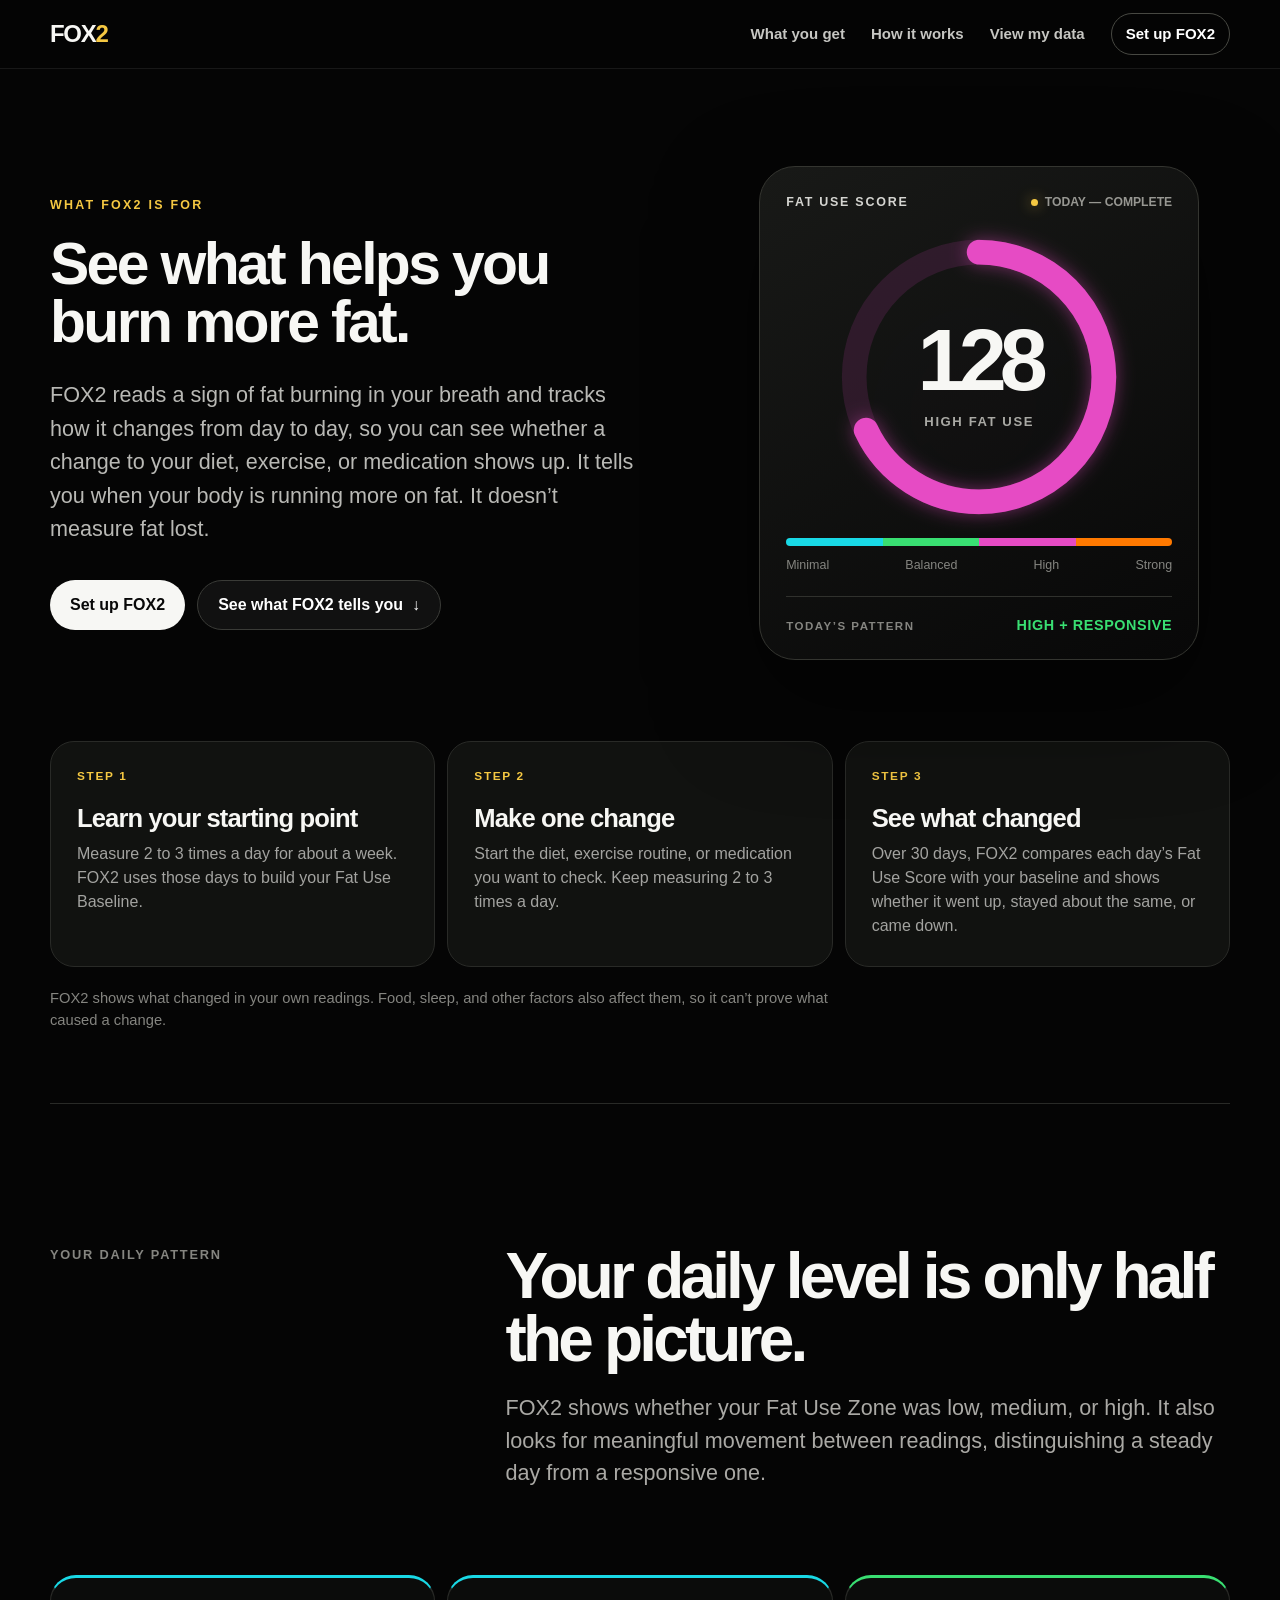
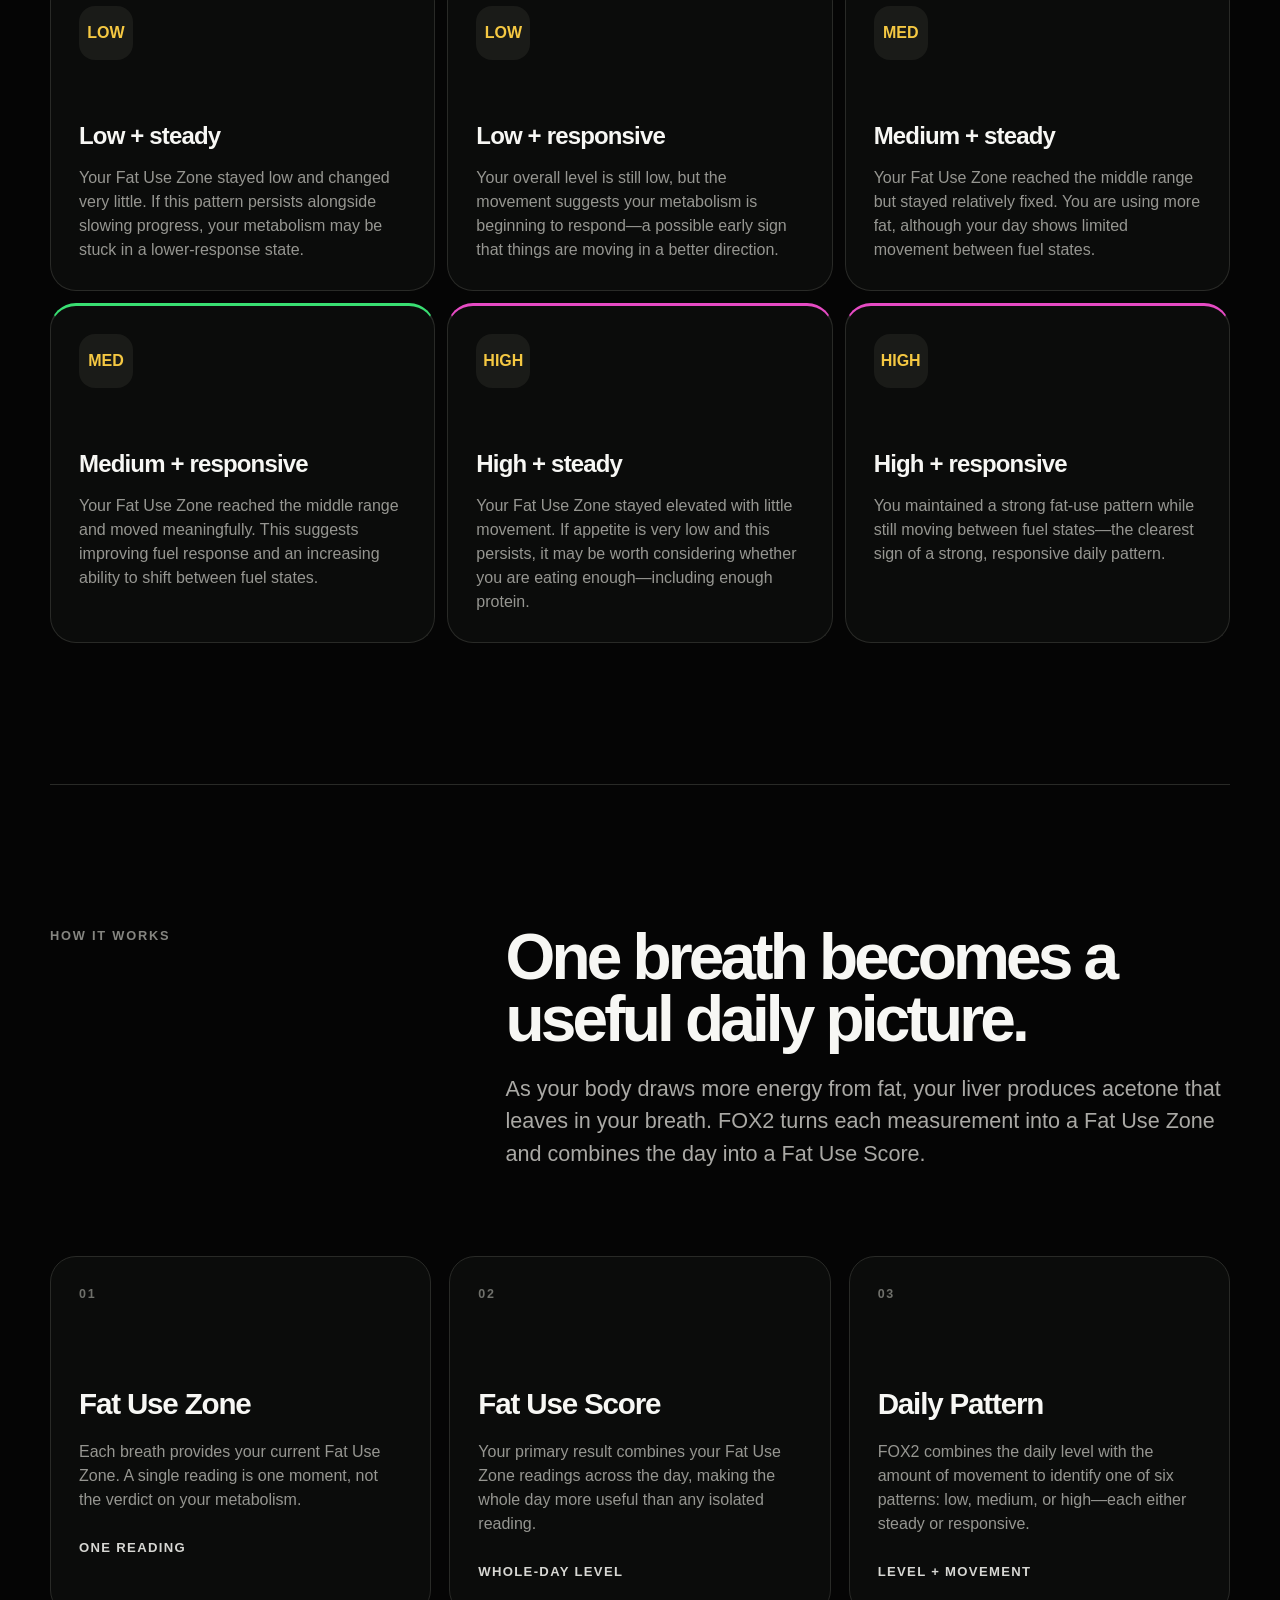
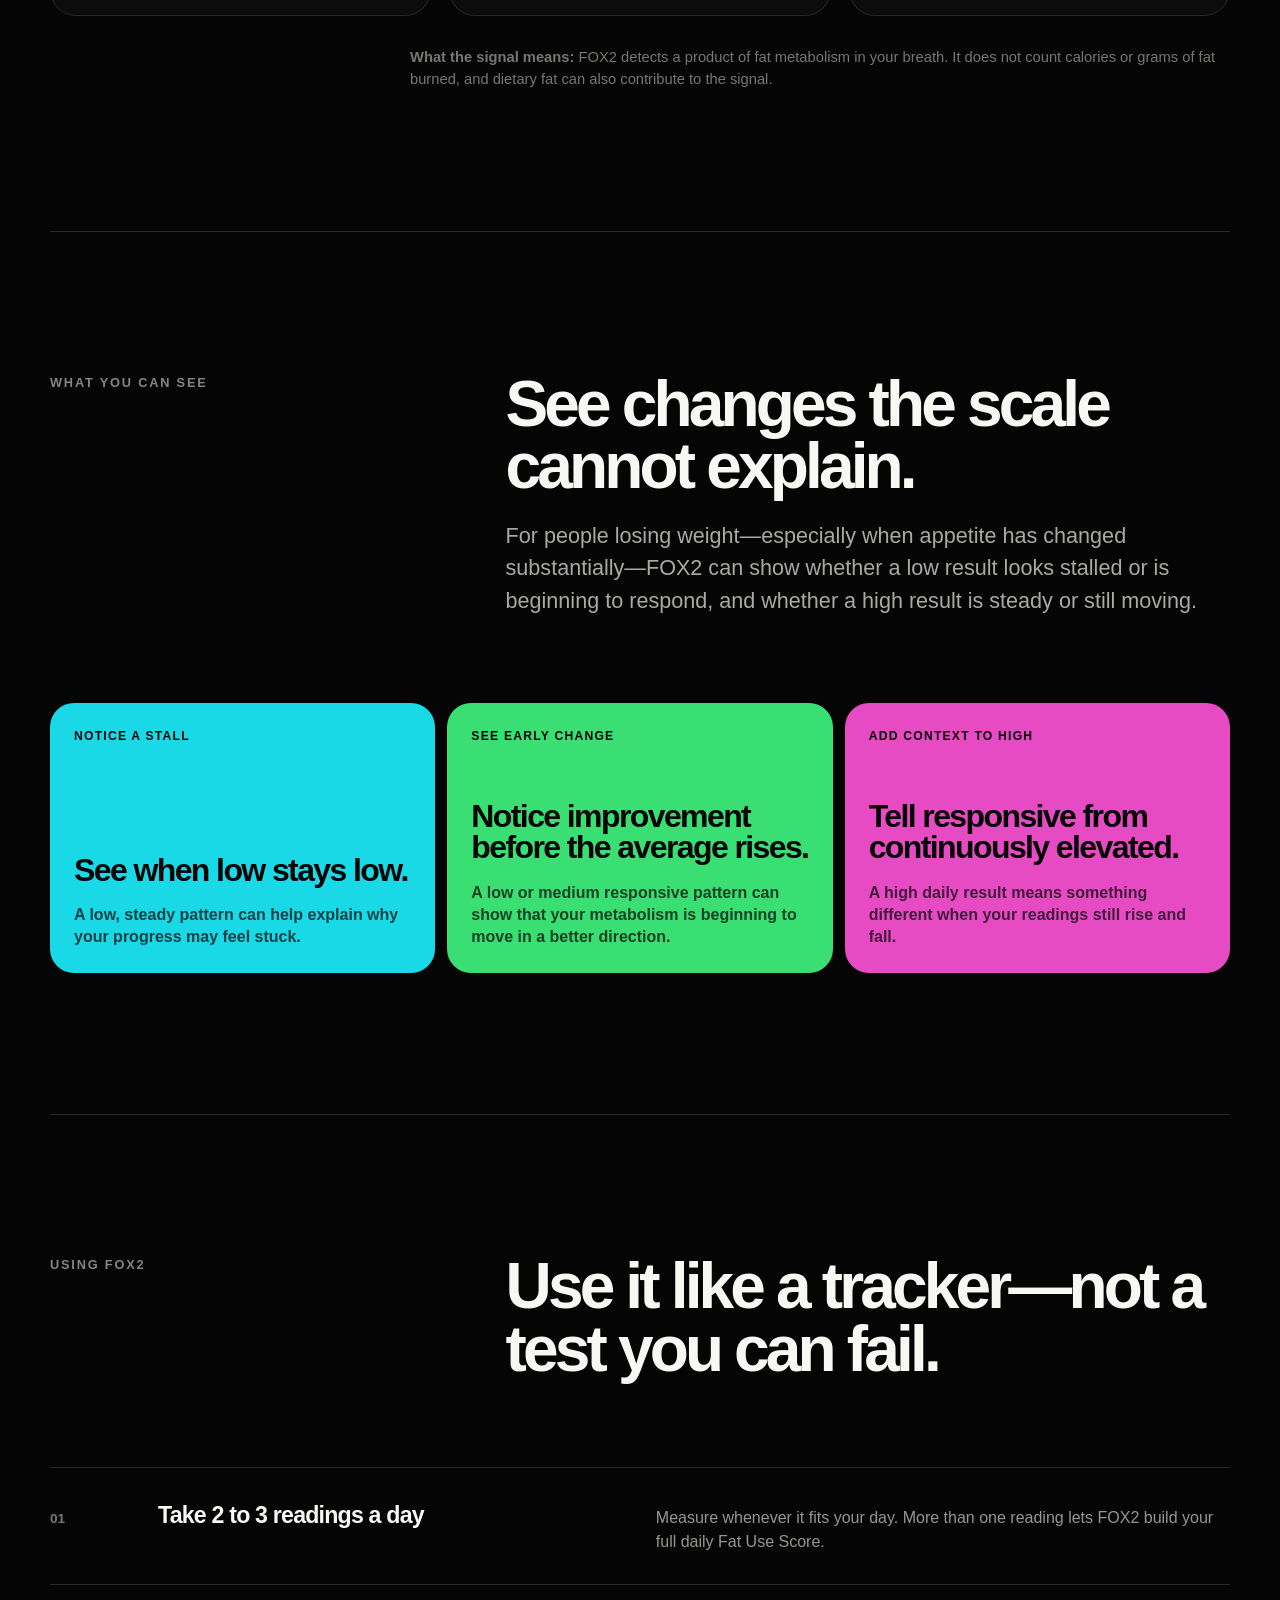
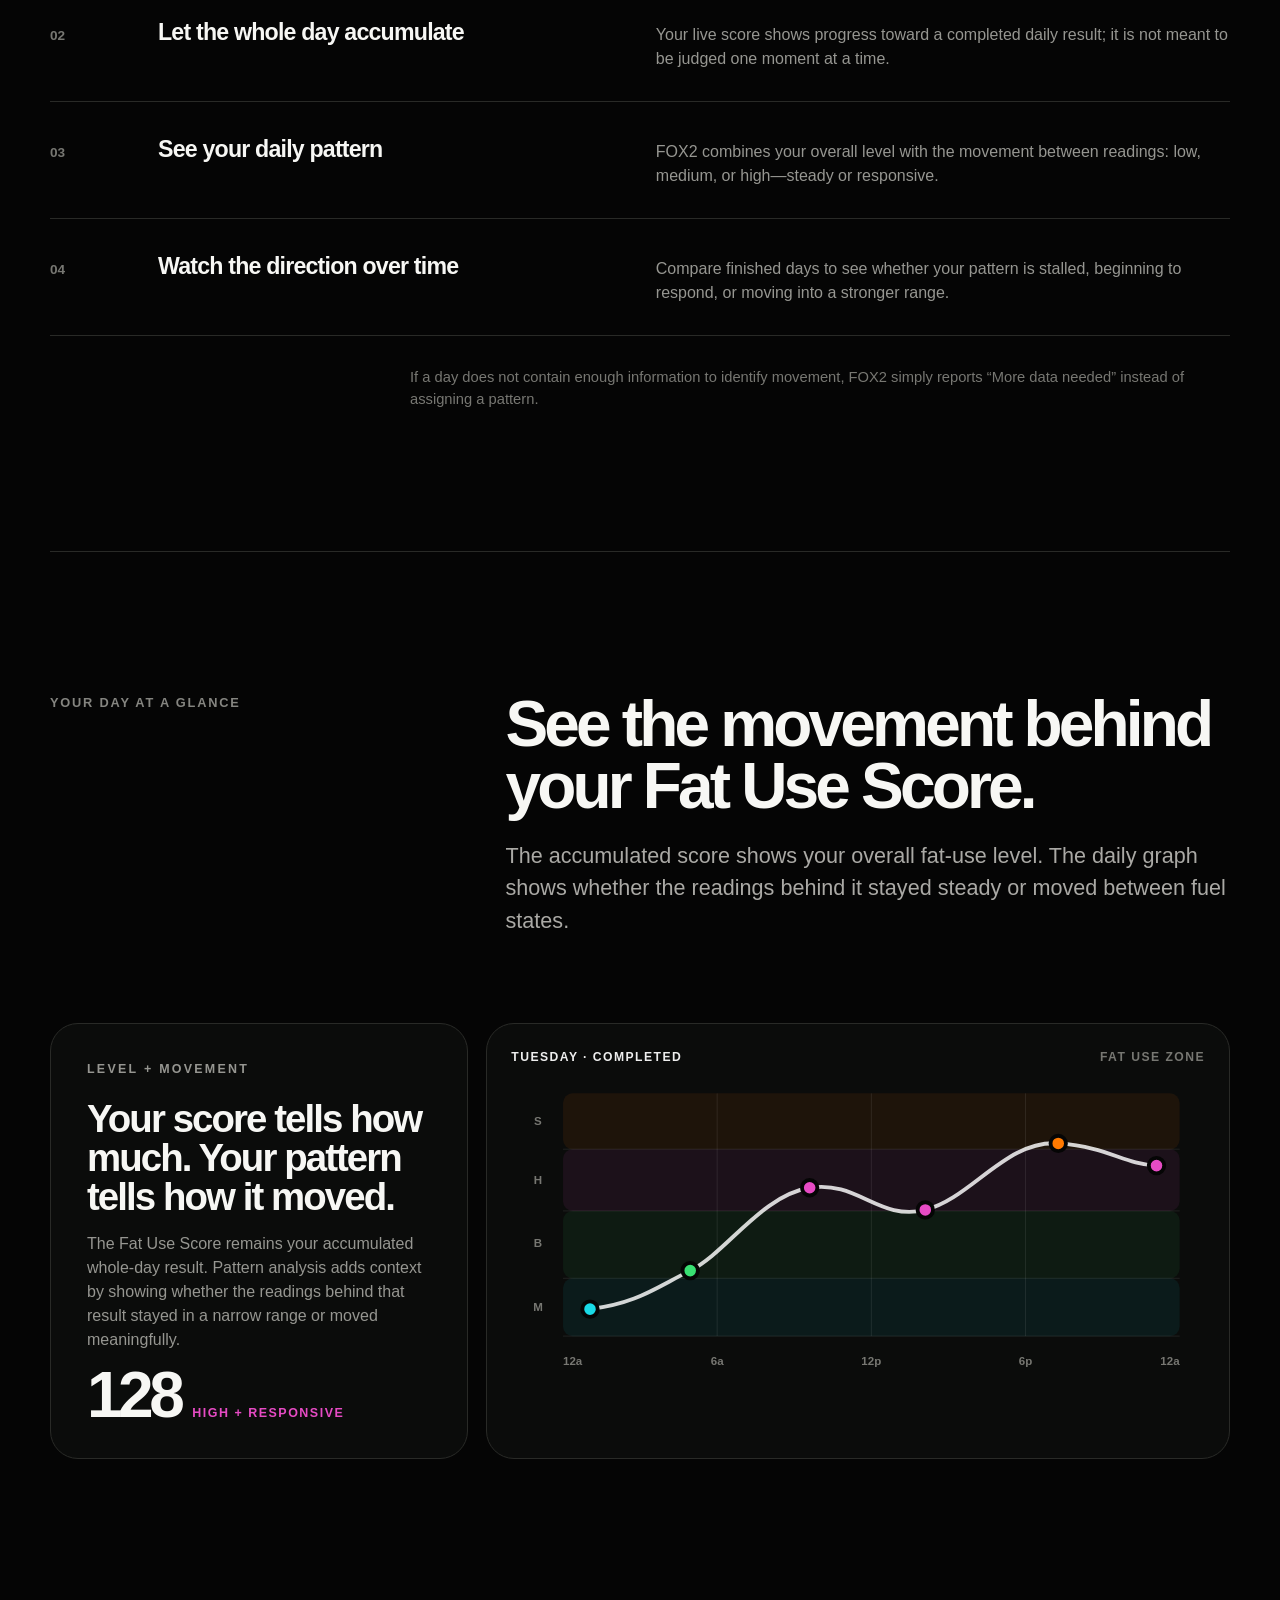
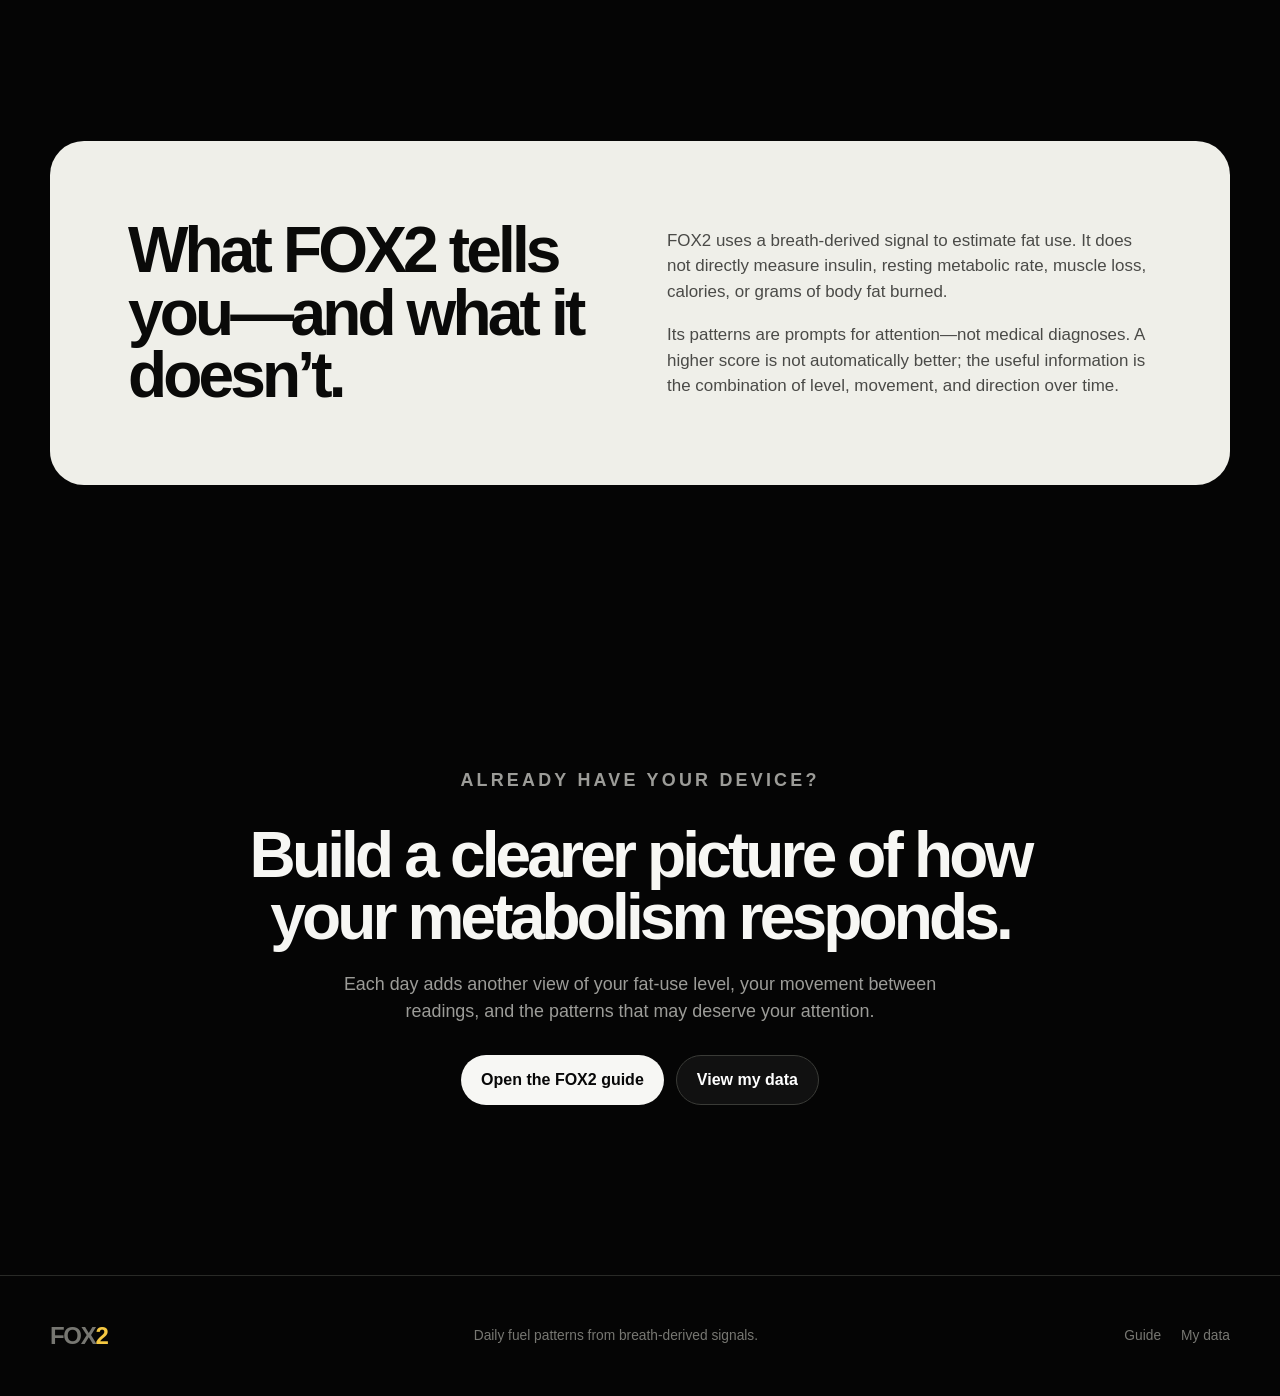
==== commit fccc7f4e: "Revert "Make the guide the fox2.info front page" Restore the redesigned front page ("See what helps " ====
--- a/index.html
+++ b/index.html
@@ -1,2386 +1,551 @@
-<!DOCTYPE html>
-<html>
+<!doctype html>
+<html lang="en">
 <head>
-<meta name="viewport" content="width=device-width, initial-scale=1, viewport-fit=cover">
-<meta name="color-scheme" content="dark">
-<title>FOX2 — See what helps you burn more fat</title>
-<meta name="description" content="FOX2 reads a sign of fat burning in your breath, so you can see whether a change to your diet, exercise, or medication shows up.">
-<script id="runtime-vars"></script>
-<style>
-:root { color-scheme: dark; }
-* { box-sizing: border-box; }
-
-body {
-  background:#000; color:#fff; margin:0; padding:0;
-  font-family:-apple-system, BlinkMacSystemFont, "Segoe UI", sans-serif;
-  touch-action:manipulation;
-  -webkit-tap-highlight-color:transparent;
-  overflow:hidden; position:fixed; inset:0;
-}
-
-.container {
-  max-width:480px;
-  margin:0 auto;
-  padding:12px;
-  height:100dvh;
-  display:flex;
-  flex-direction:column;
-  gap:8px;
-}
-
-.guide-return {
-  align-self:flex-start; flex-shrink:0; min-height:36px; padding:7px 12px;
-  border:1px solid rgba(255,255,255,.13); border-radius:999px;
-  background:rgba(255,255,255,.065); color:rgba(255,255,255,.82);
-  font:750 14px/1 -apple-system,BlinkMacSystemFont,"Segoe UI",sans-serif;
-  cursor:pointer;
-}
-.guide-return:active { background:rgba(255,255,255,.13); transform:scale(.97); }
-
-#screenContent {
-  flex:1; min-height:0;
-  overflow-y:auto;
-  -webkit-overflow-scrolling:touch;
-  transition:transform 220ms ease;
-  will-change:transform;
-  padding-bottom:16px;
-}
-
-.title {
-  font-size:28px; font-weight:700; text-align:center;
-  margin-top:4px; padding-bottom:4px; line-height:1.2;
-  flex-shrink:0; color:#f5c842;
-  border-bottom:1px solid rgba(245,200,66,0.3);
-}
-
-.dots { display:flex; gap:8px; justify-content:center; margin:6px 0; flex-shrink:0; }
-.dot { width:8px; height:8px; border-radius:50%; background:#333; transition:all .3s; }
-.dot.active { background:#00ffff; width:24px; border-radius:4px; }
-
-.btn-row {
-  display:flex;
-  gap:8px;
-  padding-top:4px;
-  padding-bottom:env(safe-area-inset-bottom);
-  flex-shrink:0;
-  position:sticky;
-  bottom:0;
-  background:#000;
-  z-index:10;
-}
-
-.btn {
-  flex:1; padding:4px 10px; border-radius:8px; border:none;
-  font-size:16px; font-weight:600; cursor:pointer; transition:all .2s; user-select:none;
-  min-height:34px; display:flex; align-items:center; justify-content:center;
-  white-space:normal; text-align:center; line-height:1.2;
-}
-.btn:active { transform:scale(0.95); }
-.btn-primary { background:#00ffff; color:#000; }
-.btn-secondary { background:#222; color:#fff; }
-
-.slide-out-left { transform:translateX(-100%); }
-.slide-out-right { transform:translateX(100%); }
-.slide-in-from-right { transform:translateX(100%); }
-.slide-in-from-left { transform:translateX(-100%); }
-
-/* -- JPG device with screen overlay -- */
-.photo-device-wrap {
-  position:relative; width:350px; height:450px;
-  overflow:hidden; margin:0 auto;
-  display:flex; align-items:center; justify-content:center;
-}
-
-.photo-device-img {
-  width:100%; height:auto; display:block;
-}
-
-.photo-screen-overlay {
-  position:absolute; left:29%; top:25%; width:34%;
-  aspect-ratio:1.2 / 1;
-  background:#000; border-radius:8%; overflow:hidden; z-index:2;
-  display:flex; align-items:center; justify-content:center;
-}
-
-.photo-screen-overlay svg {
-  width:120%; height:110%; display:block;
-}
-
-.state6-device { width:240px; }
-
-.state6-device .photo-screen-overlay {
-  left:29%; top:32%; width:32%; aspect-ratio:1.1 / 1;
-}
-
-.state6-content {
-  flex:0 1 auto;
-  padding-bottom:8px;
-}
-
-/* -- Welcome -- */
-.welcome {
-  flex:1; display:flex; flex-direction:column;
-  justify-content:center; text-align:center; gap:10px;
-}
-
-.welcome-device-wrap {
-  position:relative; height:auto; flex-shrink:0;
-  display:flex; align-items:center; justify-content:center;
-}
-
-.welcome-device-wrap .device-frame {
-  position:absolute; z-index:0; pointer-events:none;
-}
-
-.logo {
-  font-size:64px; font-weight:700;
-  background:linear-gradient(135deg,#00ffff,#ff6b00);
-  -webkit-background-clip:text; -webkit-text-fill-color:transparent; background-clip:text;
-}
-
-.tagline {
-  font-size:20px; line-height:1.3; color:#ccc;
-}
-.tagline span { color:#888; }
-.headline { margin:0; font-size:30px; line-height:1.15; font-weight:800; color:#fff; letter-spacing:-.01em; }
-.welcome-lede { font-size:18px; line-height:1.5; color:#bbb; }
-.welcome .photo-device-wrap { height:330px; }
-.optional-tag { align-self:center; font-size:13px; font-weight:700; letter-spacing:.12em; text-transform:uppercase; color:#f5c842; }
-.disclaimer { font-size:13px; line-height:1.4; color:#666; }
-.guide-note { font-size:15px; line-height:1.5; color:#888; text-align:center; padding:0 8px; }
-
-/* -- Info boxes -- */
-.content-area {
-  flex:1; overflow-y:auto; min-height:0;
-  display:flex; flex-direction:column; gap:12px;
-}
-
-.info-box { background:#0a0a0a; border:1px solid #1e1e1e; border-radius:12px; padding:16px; }
-.info-box-text { font-size:19px; line-height:1.6; color:#ccc; }
-.info-box-text strong { color:#00ffff; font-weight:600; }
-.info-box-text strong.fat { color:#4CAF50; }
-.arc-wrap { width:100%; max-width:300px; margin:8px auto 0; }
-
-/* -- Intent cards -- */
-.step-question { font-size:19px; color:#666; text-align:center; flex-shrink:0; }
-.intent-grid { flex:1; display:flex; flex-direction:column; gap:12px; overflow-y:auto; padding:2px; min-height:0; }
-
-.intent-card {
-  display:flex; align-items:center; gap:16px; padding:18px 16px;
-  border-radius:14px; border:2px solid #1e1e1e; background:#0a0a0a;
-  cursor:pointer; transition:all .18s ease; user-select:none; flex-shrink:0;
-}
-.intent-card:active { transform:scale(0.98); }
-.intent-card.sel { border-color:#00ffff; background:#001a1a; box-shadow:0 0 18px rgba(0,255,255,.2); }
-.intent-icon { font-size:34px; width:58px; height:58px; display:flex; align-items:center; justify-content:center; flex-shrink:0; border-radius:12px; background:#111; }
-.intent-card.sel .intent-icon { background:#002a2a; }
-.intent-title { font-size:22px; font-weight:700; color:#ddd; margin-bottom:5px; line-height:1.2; }
-.intent-card.sel .intent-title { color:#00ffff; }
-.intent-sub { font-size:17px; color:#555; line-height:1.4; }
-.intent-card.sel .intent-sub { color:#4dbfbf; }
-.intent-check { width:24px; height:24px; border-radius:50%; border:2px solid #333; flex-shrink:0; display:flex; align-items:center; justify-content:center; transition:all .18s; font-size:13px; }
-.intent-card.sel .intent-check { background:#00ffff; border-color:#00ffff; color:#000; }
-
-/* -- Confirm -- */
-.confirm-wrap { flex:1; display:flex; flex-direction:column; gap:12px; overflow-y:auto; min-height:0; }
-.confirm-hero { border-radius:16px; padding:18px 16px 16px; text-align:center; flex-shrink:0; }
-.confirm-intent-label { font-size:13px; text-transform:uppercase; letter-spacing:.12em; color:#555; margin-bottom:4px; }
-.confirm-intent-name { font-size:26px; font-weight:700; color:#fff; margin-bottom:14px; }
-.confirm-target-row { display:flex; align-items:center; justify-content:center; gap:12px; }
-.confirm-target-badge { font-size:58px; font-weight:800; line-height:1; }
-.tl-main { font-size:17px; color:#888; text-transform:uppercase; letter-spacing:.08em; text-align:left; }
-.tl-sub { font-size:15px; color:#555; text-align:left; margin-top:2px; }
-.custom-adjuster { display:none; align-items:center; justify-content:center; gap:20px; padding:14px; background:#0a0a0a; border:1px solid #1e1e1e; border-radius:12px; flex-shrink:0; }
-.custom-adjuster.visible { display:flex; }
-.adj-btn { width:44px; height:44px; background:#E91E63; border:none; border-radius:10px; color:#fff; font-size:22px; font-weight:700; cursor:pointer; display:flex; align-items:center; justify-content:center; }
-.adj-btn:active { transform:scale(.92); }
-.adj-val { font-size:40px; font-weight:800; color:#E91E63; min-width:80px; text-align:center; line-height:1; }
-.adj-unit { font-size:12px; color:#555; text-align:center; margin-top:3px; }
-.confirm-meaning { background:#0a0a0a; border:1px solid #1e1e1e; border-radius:12px; padding:14px; flex-shrink:0; }
-.meaning-title { font-size:13px; text-transform:uppercase; letter-spacing:.12em; color:#444; margin-bottom:12px; }
-.meaning-row { display:flex; align-items:flex-start; gap:12px; margin-bottom:12px; }
-.meaning-row:last-child { margin-bottom:0; }
-.meaning-dot { width:7px; height:7px; border-radius:50%; margin-top:8px; flex-shrink:0; }
-.meaning-text { font-size:17px; line-height:1.5; color:#bbb; }
-.change-link { text-align:center; font-size:16px; color:#00ffff; cursor:pointer; opacity:.6; padding:4px; text-decoration:underline; text-underline-offset:3px; flex-shrink:0; }
-
-/* -- Device preview slideshow -- */
-.preview-wrap {
-  flex:1; display:flex; flex-direction:column; align-items:center;
-  justify-content:center; gap:16px; min-height:0;
-}
-.device-screen-outer {
-  width:280px; height:280px; overflow:hidden;
-  border-radius:16px; border:3px solid #222;
-  flex-shrink:0; position:relative;
-}
-.device-screen-track {
-  display:flex; flex-direction:row; height:100%;
-  transition:transform 2s cubic-bezier(.25,.46,.45,.94);
-  will-change:transform;
-}
-.device-screen-slide {
-  flex:0 0 280px; width:280px; height:280px;
-  background:#000; overflow:hidden;
-}
-.device-screen-slide svg, #todaySlide svg { width:100%; height:100%; display:block; }
-.slide-caption {
-  font-size:18px; line-height:1.5; color:#aaa;
-  text-align:center; padding:0 8px; flex-shrink:0;
-  height:80px; overflow:hidden; transition:opacity .3s ease;
-}
-.slide-caption strong { color:#fff; font-weight:600; }
-.slide-caption.fading { opacity:0; }
-.slide-dots { display:flex; gap:8px; justify-content:center; flex-shrink:0; }
-.slide-dot { width:7px; height:7px; border-radius:50%; background:#333; transition:all .3s; }
-.slide-dot.active { background:#00ffff; width:20px; border-radius:4px; }
-
-/* -- Steps -- */
-.step-list { display:flex; flex-direction:column; gap:10px; overflow-y:auto; flex:1; min-height:0; }
-.step-item { display:flex; align-items:flex-start; gap:14px; background:#0a0a0a; border:1px solid #1e1e1e; border-radius:12px; padding:14px; flex-shrink:0; }
-.step-num { width:32px; height:32px; border-radius:50%; background:#00ffff; color:#000; font-size:16px; font-weight:800; display:flex; align-items:center; justify-content:center; flex-shrink:0; margin-top:1px; }
-.step-text { font-size:17px; line-height:1.5; color:#ccc; }
-.step-text strong { color:#fff; font-weight:600; }
-
-/* -- Caveats -- */
-.caveat-list { list-style:none; padding:0; margin:0; }
-.caveat-list li { position:relative; padding-left:18px; margin-bottom:18px; font-size:18px; line-height:1.5; color:#ccc; }
-.caveat-list li:last-child { margin-bottom:0; }
-.caveat-list li:before { content:"\2022"; position:absolute; left:0; color:#00ffff; font-weight:bold; }
-.caveat-list li strong { color:#ff9800; }
-
-.done-wrap { flex:1; display:flex; flex-direction:column; justify-content:center; text-align:center; gap:12px; }
-
-/* -- Old CSS-drawn device graphic -- */
-.device-frame{width:180px;height:220px;position:relative;margin:0 auto;flex-shrink:0;}
-.device-body{position:absolute;inset:0;background:#3a3d45;border-radius:90px 90px 100px 100px / 80px 80px 110px 110px;box-shadow:0 10px 30px rgba(0,0,0,.85), inset 0 2px 4px rgba(255,255,255,.08), inset 0 -2px 6px rgba(0,0,0,.4);z-index:1}
-.device-screen{position:absolute;top:18%;left:50%;transform:translateX(-50%);width:110px;height:90px;background:#000;border-radius:8px;box-shadow:inset 0 2px 10px rgba(0,0,0,.7), 0 0 0 3px #222;display:flex;align-items:center;justify-content:center;z-index:3;overflow:hidden}
-.device-screen svg{width:100%;height:100%}
-.device-buttons{position:absolute;top:62%;left:50%;transform:translateX(-50%);width:80px;height:70px;z-index:3}
-.device-btn-triangle{position:absolute;left:50%;transform:translateX(-50%);top:0;width:28px;height:20px;background:#ff9800;clip-path:polygon(0 0,100% 0,50% 100%);box-shadow:0 2px 8px rgba(255,152,0,.5)}
-.device-btn-circle{position:absolute;left:50%;transform:translateX(-50%);bottom:0;width:42px;height:42px;background:radial-gradient(circle at 38% 35%,#fff 0%,#c8c8c8 100%);border-radius:50%;box-shadow:0 3px 10px rgba(0,0,0,.5), inset 0 1px 2px rgba(255,255,255,.8)}
-.device-mouthpiece{position:absolute;top:8%;right:-22px;width:56px;height:26px;background:linear-gradient(to bottom,#e8eaed,#b8bcc4);border-radius:13px;transform-origin:left center;transform:rotate(-35deg);box-shadow:0 2px 6px rgba(0,0,0,.4);z-index:6}
-
-/* -- Small / zoomed screen compact mode -- */
-@media (max-height:682px) {
-  .container {
-    padding:6px 10px;
-    gap:4px;
-  }
-
-  .title {
-    font-size:22px;
-    margin-top:0;
-    padding-bottom:3px;
-  }
-
-  .dots { margin:3px 0; }
-
-  .btn-row {
-    padding-top:2px;
-    padding-bottom:env(safe-area-inset-bottom);
-  }
-
-  .btn {
-    min-height:30px;
-    padding:3px 8px;
-    font-size:15px;
-  }
-
-  #screenContent {
-    min-height:0;
-    overflow-y:auto;
-    -webkit-overflow-scrolling:touch;
-    padding-bottom:16px;
-  }
-}
-
-@media (max-width:480px) {
-  .state6-top-row {
-    margin-top:-50px !important;
-  }
-
-  .content-area {
-    justify-content:center;
-  }
-}
-</style>
-
-
+  <meta charset="utf-8">
+  <meta name="viewport" content="width=device-width, initial-scale=1, viewport-fit=cover">
+  <meta name="color-scheme" content="dark">
+  <meta name="description" content="FOX2 reads a sign of fat burning in your breath, so you can see if your diet, exercise, or medication helps you burn more fat.">
+  <title>FOX2 — See what helps you burn more fat</title>
+  <style>
+    :root {
+      color-scheme: dark;
+      --ink: #f7f7f4;
+      --muted: #a3a3a0;
+      --quiet: #6d6d69;
+      --panel: #111210;
+      --line: #292a27;
+      --cyan: #19d9e6;
+      --green: #39df72;
+      --magenta: #e64bc4;
+      --orange: #ff7900;
+      --yellow: #f5c842;
+      --page: min(1180px, calc(100vw - 40px));
+    }
+
+    * { box-sizing: border-box; }
+    html { scroll-behavior: smooth; }
+    body {
+      margin: 0;
+      background: #050505;
+      color: var(--ink);
+      font-family: Inter, ui-sans-serif, -apple-system, BlinkMacSystemFont, "Segoe UI", sans-serif;
+      font-size: 16px;
+      line-height: 1.5;
+      -webkit-font-smoothing: antialiased;
+    }
+
+    a { color: inherit; }
+    button, a { -webkit-tap-highlight-color: transparent; }
+    .skip-link { position: fixed; left: 12px; top: -60px; z-index: 20; background: #fff; color: #000; padding: 10px 14px; border-radius: 8px; }
+    .skip-link:focus { top: 12px; }
+
+    .site-header {
+      position: sticky;
+      top: 0;
+      z-index: 10;
+      border-bottom: 1px solid rgba(255,255,255,.08);
+      background: rgba(5,5,5,.88);
+      backdrop-filter: blur(18px);
+    }
+    .nav {
+      width: var(--page);
+      min-height: 68px;
+      margin: 0 auto;
+      display: flex;
+      align-items: center;
+      justify-content: space-between;
+      gap: 24px;
+    }
+    .brand { text-decoration: none; font-weight: 900; letter-spacing: -.055em; font-size: 1.5rem; }
+    .brand span { color: var(--yellow); }
+    .nav-links { display: flex; align-items: center; gap: 26px; }
+    .nav-links a { text-decoration: none; color: #c6c6c2; font-size: .94rem; font-weight: 650; }
+    .nav-links a:hover, .nav-links a:focus-visible { color: #fff; }
+    .nav-action {
+      border: 1px solid #474842;
+      padding: 9px 14px;
+      border-radius: 999px;
+      color: #fff !important;
+    }
+
+    main { overflow: hidden; }
+    .hero {
+      width: var(--page);
+      margin: 0 auto;
+      display: grid;
+      grid-template-columns: minmax(0, 1.08fr) minmax(380px, .92fr);
+      align-items: center;
+      gap: 48px clamp(48px, 7vw, 104px);
+      padding: 64px 0 72px;
+    }
+    .eyebrow {
+      margin: 0 0 20px;
+      color: var(--yellow);
+      font-size: .78rem;
+      font-weight: 850;
+      letter-spacing: .18em;
+      text-transform: uppercase;
+    }
+    h1, h2, h3, p { margin-top: 0; }
+    h1 {
+      max-width: 760px;
+      margin-bottom: 28px;
+      font-size: clamp(2.6rem, 4.6vw, 4.4rem);
+      line-height: .98;
+      letter-spacing: -.045em;
+      font-weight: 870;
+    }
+    .hero-copy {
+      max-width: 660px;
+      margin-bottom: 34px;
+      color: #b9b9b5;
+      font-size: clamp(1.08rem, 1.7vw, 1.35rem);
+      line-height: 1.55;
+    }
+    .actions { display: flex; flex-wrap: wrap; gap: 12px; }
+
+    .use-steps { grid-column: 1 / -1; display: grid; grid-template-columns: repeat(3, minmax(0, 1fr)); gap: 12px; margin: 0; padding: 0; list-style: none; counter-reset: use; }
+    .use-step { counter-increment: use; padding: 26px 26px 28px; border: 1px solid var(--line); border-radius: 24px; background: var(--panel); }
+    .use-step::before { content: "Step " counter(use); display: block; margin-bottom: 18px; color: var(--yellow); font-size: .74rem; font-weight: 850; letter-spacing: .14em; text-transform: uppercase; }
+    .use-step h2 { margin-bottom: 10px; font-size: clamp(1.4rem, 2vw, 1.75rem); line-height: 1.1; letter-spacing: -.035em; }
+    .use-step p { margin: 0; color: #a3a3a0; }
+    .use-note { grid-column: 1 / -1; max-width: 820px; margin: -28px 0 0; color: #858580; font-size: .92rem; }
+    .button {
+      display: inline-flex;
+      min-height: 48px;
+      align-items: center;
+      justify-content: center;
+      gap: 9px;
+      padding: 12px 20px;
+      border-radius: 999px;
+      text-decoration: none;
+      font-weight: 800;
+      transition: transform .2s ease, background .2s ease, border-color .2s ease;
+    }
+    .button:hover { transform: translateY(-2px); }
+    .button-primary { background: var(--ink); color: #080808; }
+    .button-secondary { border: 1px solid #3a3b37; background: #111; color: #fff; }
+
+    .score-stage { position: relative; min-height: 560px; display: grid; place-items: center; }
+    .score-stage::before {
+      content: "";
+      position: absolute;
+      width: 420px;
+      height: 420px;
+      border-radius: 50%;
+      background: radial-gradient(circle, rgba(230,75,196,.15), rgba(25,217,230,.06) 38%, transparent 68%);
+      filter: blur(6px);
+    }
+    .score-card {
+      position: relative;
+      width: min(100%, 440px);
+      padding: 26px 26px 22px;
+      border: 1px solid #343530;
+      border-radius: 36px;
+      background: linear-gradient(150deg, rgba(25,26,24,.97), rgba(8,8,8,.98));
+      box-shadow: 0 40px 100px rgba(0,0,0,.5);
+    }
+    .score-card-head { display: flex; justify-content: space-between; align-items: center; gap: 20px; }
+    .score-card-title { font-size: .78rem; letter-spacing: .14em; font-weight: 850; color: #d5d5d1; }
+    .building { display: inline-flex; align-items: center; gap: 7px; color: #979792; font-size: .76rem; font-weight: 750; }
+    .building::before { content: ""; width: 7px; height: 7px; border-radius: 50%; background: var(--yellow); box-shadow: 0 0 14px rgba(245,200,66,.65); }
+    .ring-wrap { width: 286px; height: 286px; margin: 22px auto 10px; position: relative; }
+    .ring { width: 100%; height: 100%; transform: rotate(-90deg); overflow: visible; }
+    .ring circle { fill: none; stroke-width: 19; }
+    .ring-track { stroke: rgba(230,75,196,.13); }
+    .ring-value { stroke: var(--magenta); stroke-linecap: round; stroke-dasharray: 603; stroke-dashoffset: 193; filter: drop-shadow(0 0 7px rgba(230,75,196,.45)); }
+    .ring-center { position: absolute; inset: 0; display: grid; place-content: center; text-align: center; }
+    .score-number { font-size: 5.4rem; line-height: .9; letter-spacing: -.08em; font-weight: 870; }
+    .score-unit { margin-top: 12px; color: #a9a9a4; font-size: .82rem; font-weight: 780; letter-spacing: .12em; text-transform: uppercase; }
+    .score-band { margin-top: 18px; display: flex; height: 8px; overflow: hidden; border-radius: 99px; }
+    .score-band span { flex: 1; }
+    .score-band span:nth-child(1) { background: var(--cyan); }
+    .score-band span:nth-child(2) { background: var(--green); }
+    .score-band span:nth-child(3) { background: var(--magenta); }
+    .score-band span:nth-child(4) { background: var(--orange); }
+    .score-note { display: flex; justify-content: space-between; margin-top: 10px; color: #858580; font-size: .78rem; }
+    .pattern-result { margin-top: 22px; padding-top: 18px; border-top: 1px solid #30312d; display: flex; justify-content: space-between; align-items: center; gap: 18px; }
+    .pattern-result span { color: #858580; font-size: .72rem; font-weight: 850; letter-spacing: .13em; text-transform: uppercase; }
+    .pattern-result strong { color: var(--green); font-size: .9rem; letter-spacing: .04em; }
+
+    .section { width: var(--page); margin: 0 auto; padding: clamp(86px, 11vw, 150px) 0; }
+    .section-rule { border-top: 1px solid var(--line); }
+    .section-header { display: grid; grid-template-columns: .72fr 1.28fr; gap: 48px; margin-bottom: 64px; }
+    .kicker { color: #858580; font-size: .8rem; font-weight: 850; letter-spacing: .14em; text-transform: uppercase; }
+    h2 { margin-bottom: 22px; font-size: clamp(2.55rem, 5vw, 5.2rem); line-height: .98; letter-spacing: -.06em; }
+    .section-lede { max-width: 760px; color: #aaa9a5; font-size: clamp(1.08rem, 1.8vw, 1.35rem); }
+
+    .why-grid { display: grid; grid-template-columns: 1fr 1fr; gap: 18px; }
+    .why-card { min-height: 320px; padding: 34px; border: 1px solid var(--line); border-radius: 28px; background: var(--panel); }
+    .why-card h3 { max-width: 420px; margin-bottom: 18px; font-size: clamp(1.75rem, 3vw, 2.7rem); line-height: 1.02; letter-spacing: -.045em; }
+    .why-card p { max-width: 500px; color: #9d9d99; font-size: 1.04rem; }
+    .why-card-primary { background: linear-gradient(145deg, #171316, #0c0c0b); }
+    .mini-timeline { display: flex; align-items: center; gap: 7px; margin-top: 50px; }
+    .mini-timeline span { height: 12px; flex: 1; border-radius: 9px; }
+    .mini-timeline span:nth-child(1), .mini-timeline span:nth-child(2) { background: var(--cyan); }
+    .mini-timeline span:nth-child(3) { background: var(--green); }
+    .mini-timeline span:nth-child(4), .mini-timeline span:nth-child(5) { background: var(--magenta); }
+    .mini-timeline span:nth-child(6) { background: var(--orange); }
+    .day-stack { margin-top: 32px; display: grid; gap: 10px; }
+    .day-row { display: grid; grid-template-columns: 28px 1fr 42px; gap: 12px; align-items: center; color: #777772; font-size: .76rem; font-weight: 750; }
+    .day-bar { height: 10px; border-radius: 9px; background: #242522; overflow: hidden; }
+    .day-bar i { display: block; height: 100%; border-radius: inherit; }
+
+    .graph-story { display: grid; grid-template-columns: .72fr 1.28fr; gap: 18px; margin-top: 18px; }
+    .graph-copy, .graph-panel { min-height: 390px; border: 1px solid var(--line); border-radius: 28px; background: #0b0c0b; }
+    .graph-copy { padding: 36px; display: flex; flex-direction: column; justify-content: space-between; }
+    .graph-copy h3 { max-width: 420px; margin-bottom: 16px; font-size: clamp(1.9rem, 3vw, 3rem); line-height: 1.02; letter-spacing: -.05em; }
+    .graph-copy p { max-width: 470px; color: #969691; }
+    .graph-score { display: flex; align-items: flex-end; gap: 12px; }
+    .graph-score strong { font-size: 4rem; line-height: .85; letter-spacing: -.07em; }
+    .graph-score span { color: var(--magenta); font-size: .78rem; font-weight: 850; letter-spacing: .12em; text-transform: uppercase; }
+    .graph-panel { padding: 24px 24px 14px; overflow: hidden; }
+    .graph-panel-head { display: flex; justify-content: space-between; align-items: center; gap: 20px; margin-bottom: 10px; color: #777772; font-size: .76rem; font-weight: 800; letter-spacing: .12em; }
+    .graph-panel-head strong { color: #eee; }
+    .signal-graph { display: block; width: 100%; height: auto; }
+
+    .biology-flow { display: grid; grid-template-columns: repeat(3, 1fr); gap: 12px; }
+    .biology-step { position: relative; min-height: 300px; padding: 28px; border: 1px solid var(--line); border-radius: 26px; background: #0b0c0b; }
+    .biology-step.low { border-top: 3px solid var(--cyan); }
+    .biology-step.medium { border-top: 3px solid var(--green); }
+    .biology-step.high { border-top: 3px solid var(--magenta); }
+    .biology-icon { display: grid; width: 54px; height: 54px; margin-bottom: 58px; place-items: center; border-radius: 16px; background: #1a1b18; color: var(--yellow); font-weight: 900; }
+    .biology-step h3 { margin-bottom: 12px; font-size: 1.5rem; letter-spacing: -.035em; }
+    .biology-step p { margin-bottom: 0; color: #969691; }
+    .biology-note { max-width: 820px; margin: 30px 0 0 auto; color: #777772; font-size: .92rem; }
+
+    .layer-list { display: grid; grid-template-columns: repeat(3, 1fr); gap: 18px; counter-reset: layers; }
+    .layer { counter-increment: layers; min-height: 360px; padding: 28px; border: 1px solid var(--line); border-radius: 26px; background: #0b0c0b; }
+    .layer::before { content: "0" counter(layers); display: block; margin-bottom: 78px; color: #6f706b; font-size: .78rem; font-weight: 850; letter-spacing: .14em; }
+    .layer h3 { font-size: 1.85rem; letter-spacing: -.04em; margin-bottom: 14px; }
+    .layer p { color: #969691; }
+    .layer strong { display: block; margin-top: 26px; color: #d7d7d3; font-size: .82rem; letter-spacing: .1em; text-transform: uppercase; }
+
+    .states { display: grid; grid-template-columns: repeat(3, 1fr); gap: 12px; }
+    .state { min-height: 270px; padding: 24px; border-radius: 24px; color: #050505; display: flex; flex-direction: column; justify-content: space-between; }
+    .state:nth-child(1) { background: var(--cyan); }
+    .state:nth-child(2) { background: var(--green); }
+    .state:nth-child(3) { background: var(--magenta); }
+    .state:nth-child(4) { background: var(--orange); }
+    .state-num { font-size: .76rem; font-weight: 900; letter-spacing: .1em; }
+    .state h3 { margin: 0; font-size: clamp(1.55rem, 2.5vw, 2.25rem); line-height: .98; letter-spacing: -.05em; }
+    .state p { margin: 18px 0 0; color: rgba(5,5,5,.72); font-weight: 650; line-height: 1.4; }
+
+    .steps { display: grid; border-top: 1px solid var(--line); }
+    .step { display: grid; grid-template-columns: 80px .9fr 1.1fr; gap: 28px; padding: 30px 0; border-bottom: 1px solid var(--line); align-items: baseline; }
+    .step-number { color: #777772; font-size: .85rem; font-weight: 850; }
+    .step h3 { margin: 0; font-size: 1.45rem; letter-spacing: -.035em; }
+    .step p { margin: 0; color: #969691; }
+
+    .truth {
+      display: grid;
+      grid-template-columns: 1fr 1fr;
+      gap: 54px;
+      align-items: center;
+      padding: clamp(42px, 7vw, 78px);
+      border-radius: 34px;
+      background: #efefe9;
+      color: #0a0a09;
+    }
+    .truth h2 { margin-bottom: 0; }
+    .truth p { margin-bottom: 18px; color: #4a4a47; font-size: 1.06rem; }
+    .truth p:last-child { margin-bottom: 0; }
+
+    .final-cta { padding-bottom: 170px; text-align: center; }
+    .final-cta h2 { max-width: 900px; margin-left: auto; margin-right: auto; }
+    .final-cta p { max-width: 650px; margin: 0 auto 30px; color: #9c9c98; font-size: 1.12rem; }
+
+    footer { border-top: 1px solid var(--line); }
+    .footer-inner { width: var(--page); margin: 0 auto; min-height: 120px; display: flex; justify-content: space-between; align-items: center; gap: 24px; color: #777772; font-size: .86rem; }
+    .footer-links { display: flex; gap: 20px; }
+    .footer-links a { text-decoration: none; }
+    .footer-links a:hover { color: #fff; }
+
+    @media (prefers-reduced-motion: reduce) {
+      html { scroll-behavior: auto; }
+      *, *::before, *::after { transition-duration: .01ms !important; animation-duration: .01ms !important; }
+    }
+    @media (max-width: 900px) {
+      :root { --page: min(100% - 32px, 720px); }
+      .nav-links a:not(.nav-action) { display: none; }
+      .hero { grid-template-columns: 1fr; padding-top: 72px; }
+      .use-steps { grid-template-columns: 1fr; }
+      .use-note { margin-top: -20px; }
+      .score-stage { order: 2; }
+      .score-stage { min-height: 500px; }
+      .section-header, .truth { grid-template-columns: 1fr; }
+      .why-grid { grid-template-columns: 1fr; }
+      .graph-story { grid-template-columns: 1fr; }
+      .graph-copy, .graph-panel { min-height: 330px; }
+      .biology-flow { grid-template-columns: 1fr 1fr; }
+      .biology-step:not(:last-child)::after { display: none; }
+      .layer-list { grid-template-columns: 1fr; }
+      .layer { min-height: 270px; }
+      .layer::before { margin-bottom: 48px; }
+      .states { grid-template-columns: 1fr 1fr; }
+      .step { grid-template-columns: 50px 1fr; }
+      .step p { grid-column: 2; }
+    }
+    @media (max-width: 560px) {
+      :root { --page: calc(100% - 24px); }
+      .nav { min-height: 60px; }
+      .nav-action { padding: 8px 12px; font-size: .85rem !important; }
+      .hero { padding: 64px 0 72px; gap: 36px; }
+      h1 { font-size: clamp(2.5rem, 11vw, 3.4rem); }
+      .score-stage { min-height: 440px; }
+      .score-card { padding: 20px; border-radius: 28px; }
+      .ring-wrap { width: 238px; height: 238px; }
+      .score-number { font-size: 4.5rem; }
+      .section { padding: 86px 0; }
+      .section-header { gap: 16px; margin-bottom: 40px; }
+      .why-card { min-height: 290px; padding: 26px; }
+      .states { grid-template-columns: 1fr; }
+      .biology-flow { grid-template-columns: 1fr; }
+      .biology-step { min-height: auto; }
+      .biology-icon { margin-bottom: 34px; }
+      .graph-copy { min-height: 310px; padding: 28px; }
+      .graph-panel { min-height: auto; padding: 18px 12px 10px; }
+      .state { min-height: 190px; }
+      .step { grid-template-columns: 38px 1fr; gap: 16px; }
+      .truth { padding: 30px 24px; gap: 22px; border-radius: 26px; }
+      .footer-inner { align-items: flex-start; flex-direction: column; justify-content: center; }
+    }
+  </style>
 </head>
 <body>
-<div class="container">
-  <button type="button" class="guide-return" id="guideReturn" onclick="returnToFox2()" hidden>&#8249; Back to FOX2</button>
-  <div class="title" id="pageTitle" style="display:none;"></div>
-  <div id="screenContent" style="flex:1;display:flex;flex-direction:column;min-height:0;"></div>
-  <div class="dots" id="dots"></div>
-  <div class="btn-row" id="buttons"></div>
-</div>
-
-<script>
-// fox2.info is the guide, so most visitors arrive from the NFC tag or a typed
-// address with no FOX2 page to go back to. Show the return button only for
-// people who opened the guide from their data. /guide/ forwards here and
-// passes its own referrer along in sessionStorage.
-function guideReferrer() {
-  var ref = document.referrer || '';
-  try {
-    var forwarded = sessionStorage.getItem('fox2GuideReferrer');
-    if (forwarded !== null) {
-      sessionStorage.removeItem('fox2GuideReferrer');
-      ref = forwarded;
-    }
-  } catch (e) {}
-  return ref;
-}
-var GUIDE_REFERRER = guideReferrer();
-function cameFromData() {
-  try {
-    var previous = new URL(GUIDE_REFERRER);
-    return previous.origin === window.location.origin && previous.pathname.indexOf('/graphs/') === 0;
-  } catch (e) { return false; }
-}
-if (cameFromData()) document.getElementById('guideReturn').hidden = false;
-
-function returnToFox2() {
-  try {
-    if (GUIDE_REFERRER) {
-      var previous = new URL(GUIDE_REFERRER);
-      if (previous.origin === window.location.origin && previous.pathname.indexOf('/graphs/') === 0) {
-        window.location.href = previous.href;
-        return;
-      }
-    }
-  } catch (e) {}
-  if (window.history.length > 1) {
-    window.history.back();
-    return;
-  }
-  window.location.href = '/graphs/';
-}
-
-// state: 0=welcome, 1=how-you-use-it, 2=connect-phone (optional), 3=measures,
-// 4=how-fox2-works, 5=track-week, 6=full-picture, 7=caveats, 8=done
-var state = 0;
-var TOTAL_SCREENS = 9;
-var RUNTIME_CURRENT_LEVEL = (typeof RUNTIME_CURRENT_LEVEL !== 'undefined') ? RUNTIME_CURRENT_LEVEL : 1;
-var RUNTIME_TARGET2       = (typeof RUNTIME_TARGET2       !== 'undefined') ? RUNTIME_TARGET2       : 60;
-var RUNTIME_TARGET3       = (typeof RUNTIME_TARGET3       !== 'undefined') ? RUNTIME_TARGET3       : 120;
-
-// Map level -> intent
-var _lvlToIntent = {1:'explore', 2:'fat', 3:'lose', 4:'custom'};
-var intent   = _lvlToIntent[RUNTIME_CURRENT_LEVEL] || 'explore';
-var customVal = (RUNTIME_CURRENT_LEVEL === 4)
-  ? Math.round((RUNTIME_TARGET2 + RUNTIME_TARGET3) / 2)  // midpoint as sensible custom default
-  : 130;
-var slideIndex = 0;
-var slideTimer = null;
-
-var FOX2_JPG ='[data-uri]';
-
-var intentData = {
-  explore: {
-    name: 'Just explore', badge: 'OFF', color: '#2196F3',
-    tlMain: 'No daily target', tlSub: 'Streaks not tracked',
-    heroBg: '#060d1a', heroBorder: '#0d1f3a',
-    rows: [
-      { c:'#2196F3', t:'Measure whenever you like &#8212; no pressure to hit a number.' },
-      { c:'#2196F3', t:'Good for getting a baseline feel for where your body is right now.' },
-      { c:'#2196F3', t:'You can set a target anytime from the Settings menu.' }
-    ],
-    nowValue: 3, nowLabel: 'Good!',
-    caption: 'After each measurement you\'ll see a number from 1 to 20. This is where your fuel balance sits right now.'
-  },
-  fat: {
-    name: 'Use fat as fuel', badge: '60', color: '#4CAF50',
-    tlMain: 'Daily target: 60', tlSub: 'Streaks tracked',
-    heroBg: '#061a08', heroBorder: '#0d3a12',
-    rows: [
-      { c:'#4CAF50', t:'A TODAY total that can be reached through a modest but sustained shift toward fat metabolism throughout the day.' },
-      { c:'#4CAF50', t:'Eating patterns, carbohydrate intake, and activity all influence your number &#8212; use your readings to discover what works for your body.' },
-      { c:'#4CAF50', t:'Regularly shifting your body into fat metabolism supports better metabolic balance over time.' }
-    ],
-    nowValue: 4, nowLabel: 'Good!',
-    caption: 'When your number gets close to 5, fat begins to take over as your dominant fuel. You\'re working toward that shift.'
-  },
-  lose: {
-    name: 'Make fat my primary fuel', badge: '120', color: '#9C27B0',
-    tlMain: 'Daily target: 120', tlSub: 'Streaks tracked',
-    heroBg: '#100618', heroBorder: '#220d30',
-    rows: [
-      { c:'#9C27B0', t:'A full fat-dominant day &#8212; your body running on fat for most of it.' },
-      { c:'#9C27B0', t:'Usually requires consistent low-carb eating combined with regular movement.' },
-      { c:'#9C27B0', t:'Sustained fat-dominant days create the conditions for meaningful changes in body composition over time.' }
-    ],
-    nowValue: 7, nowLabel: 'Great!',
-    caption: 'A number like this means fat is your dominant fuel. This is what you\'re working toward &#8212; consistently.'
-  },
-  custom: {
-    name: 'Custom target', badge: '130', color: '#E91E63',
-    tlMain: 'Daily target: 130', tlSub: 'Streaks tracked',
-    heroBg: '#1a0610', heroBorder: '#3a0d22',
-    rows: [
-      { c:'#E91E63', t:'Set your own number using the controls above.' },
-      { c:'#E91E63', t:'Useful if you already know your metabolic baseline from experience.' },
-      { c:'#E91E63', t:'You can always adjust this later from the Settings menu.' }
-    ],
-    nowValue: 8, nowLabel: 'Great!',
-    caption: 'After each measurement you\'ll see a number from 1 to 20 &#8212; use your readings to track progress toward your target.'
-  }
-};
-
-// -- SVG generators --
-function getZoneSVG() {
-  return '<svg viewBox="0 0 184 184" xmlns="http://www.w3.org/2000/svg">' +
-    '<rect x="55" y="7" width="74" height="16" rx="8" fill="#00ffff"/>' +
-    '<text x="92" y="18" font-size="11" font-weight="700" fill="#1a1a2e" text-anchor="middle">NOW</text>' +
-    '<rect x="158" y="15" width="18" height="10" rx="2" stroke="#0ff" stroke-width="1" fill="none"/>' +
-    '<rect x="176" y="17" width="2" height="6" fill="#0ff"/>' +
-    '<rect x="160" y="17" width="14" height="6" fill="#0f0"/>' +
-
-    '<path d="M 32.0,105.0 A 60,60 0 0,1 34.3,88.5" fill="none" stroke="#22D3EE" stroke-width="18"/>' +
-    '<path d="M 34.9,86.5 A 60,60 0 0,1 42.3,71.4" fill="none" stroke="#22D3EE" stroke-width="18"/>' +
-    '<path d="M 43.5,69.7 A 60,60 0 0,1 55.1,57.7" fill="none" stroke="#4ADE80" stroke-width="18"/>' +
-    '<path d="M 56.7,56.5 A 60,60 0 0,1 71.5,48.6" fill="none" stroke="#4ADE80" stroke-width="18"/>' +
-    '<path d="M 73.5,47.9 A 60,60 0 0,1 89.9,45.0" fill="none" stroke="#A855F7" stroke-width="18"/>' +
-    '<path d="M 92.0,45.0 A 60,60 0 0,1 108.5,47.3" fill="none" stroke="#A855F7" stroke-width="18"/>' +
-
-    '<path d="M 110.5,47.9 A 60,60 0 0,1 125.6,55.3" fill="none" stroke="#2a1a3b" stroke-width="18"/>' +
-    '<path d="M 127.3,56.5 A 60,60 0 0,1 139.3,68.1" fill="none" stroke="#2a1a3b" stroke-width="18"/>' +
-    '<path d="M 140.5,69.7 A 60,60 0 0,1 148.4,84.5" fill="none" stroke="#2a1a3b" stroke-width="18"/>' +
-    '<path d="M 149.1,86.5 A 60,60 0 0,1 152.0,102.9" fill="none" stroke="#2a1a3b" stroke-width="18"/>' +
-
-    '<path d="M 38,108 A 54,54 0 0,1 146,108" fill="none" stroke="#ffffff" stroke-width="2"/>' +
-    '<line x1="92" y1="50" x2="92" y2="55" stroke="#ffffff" stroke-width="2"/>' +
-    '<line x1="38" y1="108" x2="43" y2="108" stroke="#ffffff" stroke-width="2"/>' +
-    '<line x1="146" y1="108" x2="141" y2="108" stroke="#ffffff" stroke-width="2"/>' +
-    '<text x="92" y="125" font-size="60" font-weight="700" fill="#A855F7" text-anchor="middle">6</text>' +
-    '<text x="92" y="165" font-size="24" font-weight="700" fill="#A855F7" text-anchor="middle">Great!</text></svg>';
-}
-
-function getMenuSVG() {
-  return '<svg viewBox="0 0 184 184" xmlns="http://www.w3.org/2000/svg">' +
-    '<rect x="158" y="15" width="18" height="10" rx="2" stroke="#0ff" stroke-width="1" fill="none"/>' +
-    '<rect x="176" y="17" width="2" height="6" fill="#0ff"/>' +
-    '<rect x="160" y="17" width="14" height="6" fill="#0f0"/>' +
-    '<text x="30" y="22" font-size="11" fill="#0ff">2/6/26</text>' +
-    '<rect x="14" y="55" width="156" height="32" rx="16" fill="#00ffff"/>' +
-    '<text x="92" y="76" font-size="24" font-weight="700" fill="#000" text-anchor="middle">Measure</text>' +
-    '<text x="92" y="108" font-size="24" fill="#fff" text-anchor="middle">Data</text>' +
-    '<text x="92" y="138" font-size="24" fill="#fff" text-anchor="middle">About</text>' +
-    '<text x="92" y="168" font-size="24" fill="#fff" text-anchor="middle">Off</text></svg>';
-}
-
-function getArcSVG() {
-  return '<svg viewBox="0 0 184 115" xmlns="http://www.w3.org/2000/svg">' +
-    '<style>.as0{animation:a0 6s linear infinite}.as1{animation:a1 6s linear infinite}.as2{animation:a2 6s linear infinite}.as3{animation:a3 6s linear infinite}.as4{animation:a4 6s linear infinite}.as5{animation:a5 6s linear infinite}.as6{animation:a6 6s linear infinite}.as7{animation:a7 6s linear infinite}.as8{animation:a8 6s linear infinite}.as9{animation:a9 6s linear infinite}@keyframes a0{0%{opacity:.2}5%{opacity:1}95%{opacity:1}100%{opacity:.2}}@keyframes a1{0%{opacity:.2}5%{opacity:.2}10%{opacity:1}90%{opacity:1}95%{opacity:.2}100%{opacity:.2}}@keyframes a2{0%{opacity:.2}10%{opacity:.2}15%{opacity:1}85%{opacity:1}90%{opacity:.2}100%{opacity:.2}}@keyframes a3{0%{opacity:.2}15%{opacity:.2}20%{opacity:1}80%{opacity:1}85%{opacity:.2}100%{opacity:.2}}@keyframes a4{0%{opacity:.2}20%{opacity:.2}25%{opacity:1}75%{opacity:1}80%{opacity:.2}100%{opacity:.2}}@keyframes a5{0%{opacity:.2}25%{opacity:.2}30%{opacity:1}70%{opacity:1}75%{opacity:.2}100%{opacity:.2}}@keyframes a6{0%{opacity:.2}30%{opacity:.2}35%{opacity:1}65%{opacity:1}70%{opacity:.2}100%{opacity:.2}}@keyframes a7{0%{opacity:.2}35%{opacity:.2}40%{opacity:1}60%{opacity:1}65%{opacity:.2}100%{opacity:.2}}@keyframes a8{0%{opacity:.2}40%{opacity:.2}45%{opacity:1}55%{opacity:1}60%{opacity:.2}100%{opacity:.2}}@keyframes a9{0%{opacity:.2}45%{opacity:.2}50%{opacity:1}50%{opacity:1}55%{opacity:.2}100%{opacity:.2}}</style>' +
-    '<path class="as0" d="M32,90 A60,60 0 0,1 34.3,73.5" fill="none" stroke="#22D3EE" stroke-width="18"/>' +
-    '<path class="as1" d="M34.9,71.5 A60,60 0 0,1 42.3,56.4" fill="none" stroke="#22D3EE" stroke-width="18"/>' +
-    '<path class="as2" d="M43.5,54.7 A60,60 0 0,1 55.1,42.7" fill="none" stroke="#4ADE80" stroke-width="18"/>' +
-    '<path class="as3" d="M56.7,41.5 A60,60 0 0,1 71.5,33.6" fill="none" stroke="#4ADE80" stroke-width="18"/>' +
-    '<path class="as4" d="M73.5,32.9 A60,60 0 0,1 89.9,30" fill="none" stroke="#A855F7" stroke-width="18"/>' +
-    '<path class="as5" d="M92,30 A60,60 0 0,1 108.5,32.3" fill="none" stroke="#A855F7" stroke-width="18"/>' +
-    '<path class="as6" d="M110.5,32.9 A60,60 0 0,1 125.6,40.3" fill="none" stroke="#A855F7" stroke-width="18"/>' +
-    '<path class="as7" d="M127.3,41.5 A60,60 0 0,1 139.3,53.1" fill="none" stroke="#A855F7" stroke-width="18"/>' +
-    '<path class="as8" d="M140.5,54.7 A60,60 0 0,1 148.4,69.5" fill="none" stroke="#A855F7" stroke-width="18"/>' +
-    '<path class="as9" d="M149.1,71.5 A60,60 0 0,1 152,87.9" fill="none" stroke="#A855F7" stroke-width="18"/>' +
-    '<path d="M38,93 A54,54 0 0,1 146,93" fill="none" stroke="#ffffff" stroke-width="2"/>' +
-    '<line x1="92" y1="35" x2="92" y2="40" stroke="#ffffff" stroke-width="2"/>' +
-    '<line x1="38" y1="93" x2="43" y2="93" stroke="#ffffff" stroke-width="2"/>' +
-    '<line x1="146" y1="93" x2="141" y2="93" stroke="#ffffff" stroke-width="2"/>' +
-    '<text x="32" y="110" font-size="11" font-weight="600" fill="#22D3EE" text-anchor="middle">GLUCOSE</text>' +
-    '<text x="152" y="110" font-size="11" font-weight="600" fill="#A855F7" text-anchor="middle">FAT</text>' +
-  '</svg>';
-}
-
-function makeNowSVG(value, label) {
-  // 10 segments: 1-2 = cyan, 3-4 = green, 5+ = violet
-  // segments light up from left to right based on value (1-20, mapped to 10 segments)
-  var segs = Math.round(value / 2); // how many segments lit (1-10)
-  var segPaths = [
-    'M32,105 A60,60 0 0,1 34.3,88.5',
-    'M34.9,86.5 A60,60 0 0,1 42.3,71.4',
-    'M43.5,69.7 A60,60 0 0,1 55.1,57.7',
-    'M56.7,56.5 A60,60 0 0,1 71.5,48.6',
-    'M73.5,47.9 A60,60 0 0,1 89.9,45',
-    'M92,45 A60,60 0 0,1 108.5,47.3',
-    'M110.5,47.9 A60,60 0 0,1 125.6,55.3',
-    'M127.3,56.5 A60,60 0 0,1 139.3,68.1',
-    'M140.5,69.7 A60,60 0 0,1 148.4,84.5',
-    'M149.1,86.5 A60,60 0 0,1 152,102.9'
-  ];
-  // Seg 0-1 (values 1-2) = cyan, Seg 2-3 (values 3-4) = green, Seg 4-9 (values 5-10) = violet
-  var activeColors = ['#22D3EE','#22D3EE','#4ADE80','#4ADE80','#A855F7','#A855F7','#A855F7','#A855F7','#A855F7','#A855F7'];
-  var svg = '<svg viewBox="0 0 184 184" xmlns="http://www.w3.org/2000/svg">' +
-    '<rect x="55" y="7" width="74" height="16" rx="8" fill="#00ffff"/>' +
-    '<text x="92" y="18" font-size="11" font-weight="700" fill="#1a1a2e" text-anchor="middle">NOW</text>' +
-    '<rect x="158" y="15" width="18" height="10" rx="2" stroke="#0ff" stroke-width="1" fill="none"/>' +
-    '<rect x="176" y="17" width="2" height="6" fill="#0ff"/>' +
-    '<rect x="160" y="17" width="14" height="6" fill="#0f0"/>';
-  for (var i = 0; i < 10; i++) {
-    var color = i < segs ? activeColors[i] : (i < 2 ? '#0a3b3b' : i < 4 ? '#1a3b1a' : '#2a1a3b');
-    svg += '<path d="' + segPaths[i] + '" fill="none" stroke="' + color + '" stroke-width="18"/>';
-  }
-  var numColor = value <= 2 ? '#22D3EE' : value <= 4 ? '#4ADE80' : '#A855F7';
-  svg +=
-    '<path d="M38,108 A54,54 0 0,1 146,108" fill="none" stroke="#ffffff" stroke-width="2"/>' +
-    '<line x1="92" y1="50" x2="92" y2="55" stroke="#ffffff" stroke-width="2"/>' +
-    '<line x1="38" y1="108" x2="43" y2="108" stroke="#ffffff" stroke-width="2"/>' +
-    '<line x1="146" y1="108" x2="141" y2="108" stroke="#ffffff" stroke-width="2"/>' +
-    '<text x="92" y="128" font-size="62" font-weight="700" fill="' + numColor + '" text-anchor="middle">' + value + '</text>' +
-    '<text x="92" y="160" font-size="20" font-weight="700" fill="' + numColor + '" text-anchor="middle">' + label + '</text>' +
-  '</svg>';
-  return svg;
-}
-
-function makeTodaySVG(target, meas, total, originVal) {
-  var xMin=8, xMax=170, yBase=100, yTop=30, maxVal=10;
-  function hx(h){return xMin+(h/24)*(xMax-xMin);}
-  function vy(v){return yBase-(v/maxVal)*(yBase-yTop);}
-  var startVal = (originVal !== undefined) ? originVal : meas[0].value;
-  var allPts=[{x:hx(0),y:vy(startVal)}];
-  for(var i=0;i<meas.length;i++) allPts.push({x:hx(meas[i].hour),y:vy(meas[i].value)});
-  var last=allPts[allPts.length-1];
-  var path='M '+xMin+','+yBase+' L '+allPts[0].x+','+allPts[0].y;
-  for(var i=0;i<allPts.length-1;i++){
-    var p0=allPts[Math.max(i-1,0)], p1=allPts[i], p2=allPts[i+1], p3=allPts[Math.min(i+2,allPts.length-1)];
-    var cp1x=p1.x+(p2.x-p0.x)/6, cp1y=p1.y+(p2.y-p0.y)/6;
-    var cp2x=p2.x-(p3.x-p1.x)/6, cp2y=p2.y-(p3.y-p1.y)/6;
-    path+=' C '+cp1x+','+cp1y+' '+cp2x+','+cp2y+' '+p2.x+','+p2.y;
-  }
-  path+=' L '+last.x+','+yBase+' Z';
-  var svg='<svg viewBox="0 0 184 184" xmlns="http://www.w3.org/2000/svg">' +
-    '<rect x="66" y="5" width="52" height="16" rx="8" fill="#f5c842"/>' +
-    '<text x="92" y="17" font-size="11" font-weight="700" fill="#1a1a2e" text-anchor="middle">TODAY</text>' +
-    '<rect x="158" y="10" width="18" height="10" rx="2" stroke="#0ff" stroke-width="1" fill="none"/>' +
-    '<rect x="176" y="12" width="2" height="6" fill="#0ff"/>' +
-    '<rect x="160" y="12" width="14" height="6" fill="#0f0"/>' +
-    '<path d="'+path+'" fill="#f5c842"/>';
-  for(var i=1;i<allPts.length;i++){
-    var v = meas[i-1].value;
-    var dc = v >= 5 ? '#A855F7' : v >= 3 ? '#4ADE80' : '#22D3EE';
-    svg+='<circle cx="'+allPts[i].x+'" cy="'+allPts[i].y+'" r="3" fill="'+dc+'"/>';
-    svg+='<text x="'+allPts[i].x+'" y="'+(allPts[i].y-8)+'" font-size="14" font-weight="700" fill="#fff" text-anchor="middle">'+meas[i-1].value+'</text>';
-  }
-  svg+='<line x1="'+last.x+'" y1="'+last.y+'" x2="'+xMax+'" y2="'+last.y+'" stroke="#666" stroke-width="1" stroke-dasharray="4,4"/>';
-  svg+='<line x1="'+xMin+'" y1="'+yBase+'" x2="'+xMax+'" y2="'+yBase+'" stroke="#fff" stroke-width="1"/>' +
-    '<text x="'+xMin+'" y="115" font-size="12" fill="#fff" text-anchor="start">0a</text>' +
-    '<text x="92" y="115" font-size="12" fill="#fff" text-anchor="middle">12p</text>' +
-    '<text x="'+xMax+'" y="115" font-size="12" fill="#fff" text-anchor="end">12a</text>';
-  svg+='<text x="68" y="160" font-size="40" font-weight="700" fill="#ff9800" text-anchor="middle">'+total+'</text>';
-  if(target>0){
-    svg+='<text x="101" y="155" font-size="40" font-weight="700" fill="#fff" text-anchor="middle">/</text>' +
-      '<path d="M128,123 C123,119 119,121 119,126 C119,131 128,137 128,137 C128,137 137,131 137,126 C137,121 133,119 128,123 Z" fill="#ff4444" stroke="#ff4444" stroke-width="1"/>' +
-      '<text x="111" y="160" font-size="20" font-weight="700" fill="#666" text-anchor="start">'+target+'</text>';
-  }
-  svg+='</svg>';
-  return svg;
-}
-
-function getTodaySchematicSVG() {
-  // Returns a canvas element — animation driven by startTodaySchematicAnimation()
-  return '<canvas id="todaySchematicCanvas" width="480" height="480" style="width:100%;max-width:100%;aspect-ratio:1/1;display:block;"></canvas>';
-}
-
-function startTodaySchematicAnimation() {
-  var canvas = document.getElementById('todaySchematicCanvas');
-  if (!canvas) return;
-  var ctx = canvas.getContext('2d');
-  var W = 480, H = 480;
-  canvas.width = W; canvas.height = H;
-  var S = W / 184;
-
-  var xMin = 8, xMax = 170, yBase = 100, yTop = 30, maxVal = 10;
-  function hx(h) { return (xMin + (h/24)*(xMax-xMin)) * S; }
-  function vy(v) { return (yBase - (v/maxVal)*(yBase-yTop)) * S; }
-
-  var green = '#4CAF50';
-  var orange = '#ff9800';
-  var yBaseS = yBase * S, xMinS = xMin * S, xMaxS = xMax * S;
-
-  // Three measurement points
-  var pts = [
-    { hour: 7,  val: 4 },
-    { hour: 13, val: 2 },
-    { hour: 23, val: 6 }
-  ];
-
-  // Pre-calculate pixel coords including origin
-  var allPts = [{ x: hx(0), y: vy(0), _val: 0 }];
-  for (var i = 0; i < pts.length; i++) {
-    allPts.push({ x: hx(pts[i].hour), y: vy(pts[i].val), _val: pts[i].val });
-  }
-
-  // AUC up to each segment end
-  var segAUC = [];
-  var running = 0;
-  for (var i = 0; i < pts.length; i++) {
-    var h0 = i === 0 ? 0 : pts[i-1].hour;
-    var v0 = i === 0 ? 0 : pts[i-1].val;
-    running += (v0 + pts[i].val) / 2 * (pts[i].hour - h0);
-    segAUC.push(Math.round(running));
-  }
-  var totalAUC = segAUC[segAUC.length - 1];
-
-  function getBezier(p0, p1, t) {
-    var cp1x = p0.x + (p1.x - p0.x) * 0.4;
-    var cp1y = p0.y;
-    var cp2x = p0.x + (p1.x - p0.x) * 0.6;
-    var cp2y = p1.y;
-    var mt = 1 - t;
-    return {
-      x: mt*mt*mt*p0.x + 3*mt*mt*t*cp1x + 3*mt*t*t*cp2x + t*t*t*p1.x,
-      y: mt*mt*mt*p0.y + 3*mt*mt*t*cp1y + 3*mt*t*t*cp2y + t*t*t*p1.y
-    };
-  }
-
-  function drawAxes() {
-    ctx.beginPath(); ctx.moveTo(xMinS, yBaseS); ctx.lineTo(xMaxS, yBaseS);
-    ctx.strokeStyle = '#fff'; ctx.lineWidth = 1*S; ctx.stroke();
-    ctx.fillStyle = '#fff';
-    ctx.font = Math.round(12*S) + 'px -apple-system,sans-serif';
-    ctx.textAlign = 'left';   ctx.fillText('0a',  xMinS, 115*S);
-    ctx.textAlign = 'center'; ctx.fillText('12p', 92*S,   115*S);
-    ctx.textAlign = 'right';  ctx.fillText('12a', xMaxS, 115*S);
-  }
-
-  function drawMiniArc(cx, cy, val) {
-    var r = 12 * S;
-    var lw = 3.5 * S;
-    var segs = Math.round(val);
-    var activeColors = ['#22D3EE','#22D3EE','#4ADE80','#4ADE80','#A855F7','#A855F7','#A855F7','#A855F7','#A855F7','#A855F7'];
-    var dimColors    = ['#0a3b3b','#0a3b3b','#1a3b1a','#1a3b1a','#2a1a3b','#2a1a3b','#2a1a3b','#2a1a3b','#2a1a3b','#2a1a3b'];
-    var startAngle = -0.9841 * Math.PI;
-    var endAngle   = -0.0270 * Math.PI;
-    var totalSpan  = endAngle - startAngle;
-    var GAP = 0.04;
-    for (var i = 0; i < 10; i++) {
-      var a0 = startAngle + (i / 10) * totalSpan + GAP;
-      var a1 = startAngle + ((i+1) / 10) * totalSpan - GAP;
-      ctx.beginPath();
-      ctx.arc(cx, cy, r, a0, a1, false);
-      ctx.strokeStyle = i < segs ? activeColors[i] : dimColors[i];
-      ctx.lineWidth = lw;
-      ctx.lineCap = 'butt';
-      ctx.stroke();
-    }
-    // Value number centered inside arc
-    var numColor = segs <= 2 ? '#22D3EE' : segs <= 4 ? '#4ADE80' : '#A855F7';
-    ctx.fillStyle = numColor;
-    ctx.font = 'bold ' + Math.round(10*S) + 'px -apple-system,sans-serif';
-    ctx.textAlign = 'center';
-    ctx.textBaseline = 'middle';
-    ctx.fillText(String(segs), cx, cy + 4*S);
-    ctx.textBaseline = 'alphabetic';
-  }
-
-  function zoneColor(val) {
-    if (val < 3) return '#22D3EE';
-    if (val < 5) return '#4ADE80';
-    return '#A855F7';
-  }
-
-  function drawSegmentFill(p0, p1, progress) {
-    var limit = progress !== undefined ? progress : 1;
-    var steps = 120;
-    var stripeW = (getBezier(p0, p1, limit).x - p0.x) / steps + 1;
-
-    // Orange fill
-    for (var i = 0; i < steps; i++) {
-      var t = (i / steps) * limit;
-      var p = getBezier(p0, p1, t);
-      ctx.fillStyle = '#FF9800';
-      ctx.globalAlpha = 0.35;
-      ctx.fillRect(p.x, p.y, stripeW, yBaseS - p.y);
-    }
-    ctx.globalAlpha = 1.0;
-  }
-
-  function drawSegment(p0, p1, full) {
-    var steps = 60;
-
-    drawSegmentFill(p0, p1);
-
-    // Zone-colored line — draw as small segments
-    for (var i = 0; i < steps; i++) {
-      var t0 = i / steps, t1 = (i+1) / steps;
-      var pa = getBezier(p0, p1, t0), pb = getBezier(p0, p1, t1);
-      var val = p0._val + (p1._val - p0._val) * (t0 + t1) / 2;
-      ctx.beginPath(); ctx.moveTo(pa.x, pa.y); ctx.lineTo(pb.x, pb.y);
-      ctx.strokeStyle = zoneColor(val); ctx.lineWidth = 2.5*S; ctx.stroke();
-    }
-    if (full) {
-      ctx.beginPath(); ctx.arc(p1.x, p1.y, 5*S, 0, Math.PI*2);
-      ctx.fillStyle = zoneColor(p1._val); ctx.fill();
-      drawMiniArc(p1.x, p1.y - 18*S, p1._val);
-    }
-  }
-
-  function drawCompletedSegments(upToSeg) {
-    for (var s = 0; s < upToSeg; s++) {
-      drawSegment(allPts[s], allPts[s+1], true);
-    }
-  }
-
-  function drawTotal(auc) {
-    ctx.fillStyle = '#ff9800';
-    ctx.font = 'bold ' + Math.round(48*S) + 'px -apple-system,sans-serif';
-    ctx.textAlign = 'center';
-    ctx.fillText(String(Math.round(auc)), 92*S, 160*S);
-  }
-
-  function runCycle() {
-    if (!document.getElementById('todaySchematicCanvas')) return;
-
-    var segFrames = 33;
-    var pauseFrames = 18;
-    var holdFrames = 37;
-    var currentSeg = 0;
-    var frame = 0;
-    var phase = 'sweep';
-
-    function tick() {
-      if (!document.getElementById('todaySchematicCanvas')) return;
-      ctx.clearRect(0, 0, W, H);
-
-      if (phase === 'sweep') {
-        var progress = frame / segFrames;
-        var p0 = allPts[currentSeg], p1 = allPts[currentSeg+1];
-        var steps = 30;
-
-        drawCompletedSegments(currentSeg);
-
-        // Animating zone-colored fill
-        drawSegmentFill(p0, p1, progress);
-
-        // Animating zone-colored line
-        var lineSteps = 60;
-        for (var i = 0; i < lineSteps; i++) {
-          var t0 = (i/lineSteps)*progress, t1 = ((i+1)/lineSteps)*progress;
-          if (t1 > progress) break;
-          var pa = getBezier(p0, p1, t0), pb = getBezier(p0, p1, t1);
-          var val = p0._val + (p1._val - p0._val) * (t0 + t1) / 2;
-          ctx.beginPath(); ctx.moveTo(pa.x, pa.y); ctx.lineTo(pb.x, pb.y);
-          ctx.strokeStyle = zoneColor(val); ctx.lineWidth = 2.5*S; ctx.stroke();
-        }
-
-        drawAxes();
-
-        var segStartAUC = currentSeg === 0 ? 0 : segAUC[currentSeg-1];
-        drawTotal(segStartAUC + (segAUC[currentSeg] - segStartAUC) * progress);
-
-        frame++;
-        if (frame > segFrames) {
-          phase = 'pause'; frame = 0;
-        }
-
-      } else if (phase === 'pause') {
-        drawCompletedSegments(currentSeg + 1);
-        drawAxes();
-        drawTotal(segAUC[currentSeg]);
-        frame++;
-        if (frame > pauseFrames) {
-          currentSeg++;
-          frame = 0;
-          phase = currentSeg >= pts.length ? 'hold' : 'sweep';
-        }
-
-      } else if (phase === 'hold') {
-        drawCompletedSegments(pts.length);
-        drawAxes();
-        drawTotal(totalAUC);
-        frame++;
-        if (frame > holdFrames) {
-          trackTimer(setTimeout(runCycle, 0));
-          return;
-        }
-      }
-
-      trackTimer(setTimeout(tick, 22));
-    }
-
-    tick();
-  }
-
-  runCycle();
-}
-
-function getUsageSchematicSVG() {
-  return '<canvas id="usageSchematicCanvas" width="360" height="360" style="width:100%;aspect-ratio:1/1;display:block;"></canvas>';
-}
-
-function startUsageSchematicAnimation() {
-  var canvas = document.getElementById('usageSchematicCanvas');
-  if (!canvas) return;
-  var ctx = canvas.getContext('2d');
-  var W = 360, H = 360;
-  canvas.width = W; canvas.height = H;
-  var S = W / 184;
-
-  var xMin = 8, xMax = 170, yBase = 100, yTop = 30, maxVal = 10;
-  function hx(h) { return (xMin + (h/24)*(xMax-xMin)) * S; }
-  function vy(v) { return (yBase - (v/maxVal)*(yBase-yTop)) * S; }
-
-  var green = '#4CAF50';
-  var orange = '#ff9800';
-  var yBaseS = yBase * S, xMinS = xMin * S, xMaxS = xMax * S;
-
-  var pts = [
-    { hour: 7,  val: 5, icon: '🐓' },
-    { hour: 13, val: 3, icon: '☀️' },
-    { hour: 20, val: 6, icon: '🌙' }
-  ];
-
-  var allPts = [{ x: hx(0), y: vy(0), _val: 0 }];
-  for (var i = 0; i < pts.length; i++) {
-    allPts.push({ x: hx(pts[i].hour), y: vy(pts[i].val), _val: pts[i].val, _icon: pts[i].icon });
-  }
-
-  var segAUC = [];
-  var running = 0;
-  for (var i = 0; i < pts.length; i++) {
-    var h0 = i === 0 ? 0 : pts[i-1].hour;
-    var v0 = i === 0 ? 0 : pts[i-1].val;
-    running += (v0 + pts[i].val) / 2 * (pts[i].hour - h0);
-    segAUC.push(Math.round(running));
-  }
-  var totalAUC = segAUC[segAUC.length - 1];
-
-  function getBezier(p0, p1, t) {
-    var cp1x = p0.x + (p1.x - p0.x) * 0.4;
-    var cp1y = p0.y;
-    var cp2x = p0.x + (p1.x - p0.x) * 0.6;
-    var cp2y = p1.y;
-    var mt = 1 - t;
-    return {
-      x: mt*mt*mt*p0.x + 3*mt*mt*t*cp1x + 3*mt*t*t*cp2x + t*t*t*p1.x,
-      y: mt*mt*mt*p0.y + 3*mt*mt*t*cp1y + 3*mt*t*t*cp2y + t*t*t*p1.y
-    };
-  }
-
-  function drawAxes() {
-    ctx.beginPath(); ctx.moveTo(xMinS, yBaseS); ctx.lineTo(xMaxS, yBaseS);
-    ctx.strokeStyle = '#fff'; ctx.lineWidth = 1*S; ctx.stroke();
-    ctx.fillStyle = '#fff';
-    ctx.font = Math.round(12*S) + 'px -apple-system,sans-serif';
-    ctx.textAlign = 'left';   ctx.fillText('0a',  xMinS, 115*S);
-    ctx.textAlign = 'center'; ctx.fillText('12p', 92*S,  115*S);
-    ctx.textAlign = 'right';  ctx.fillText('12a', xMaxS, 115*S);
-  }
-
-  function drawIcon(cx, cy, icon) {
-    var r = 7 * S;
-    ctx.save();
-    if (icon === '🐓') {
-      // Morning — half sun rising from horizon line
-      ctx.strokeStyle = '#f5c842'; ctx.fillStyle = '#f5c842'; ctx.lineWidth = 1.5*S;
-      // Horizon line
-      ctx.beginPath(); ctx.moveTo(cx - 10*S, cy + 2*S); ctx.lineTo(cx + 10*S, cy + 2*S); ctx.stroke();
-      // Half circle
-      ctx.beginPath(); ctx.arc(cx, cy + 2*S, r * 0.8, Math.PI, 0, false); ctx.fill();
-      // Rays above
-      var rayAngles = [-Math.PI*0.75, -Math.PI*0.5, -Math.PI*0.25];
-      rayAngles.forEach(function(a) {
-        ctx.beginPath();
-        ctx.moveTo(cx + Math.cos(a) * r * 1.2, cy + 2*S + Math.sin(a) * r * 1.2);
-        ctx.lineTo(cx + Math.cos(a) * r * 1.9, cy + 2*S + Math.sin(a) * r * 1.9);
-        ctx.stroke();
-      });
-    } else if (icon === '☀️') {
-      // Afternoon — full sun with rays
-      ctx.strokeStyle = '#f5c842'; ctx.fillStyle = '#f5c842'; ctx.lineWidth = 1.5*S;
-      ctx.beginPath(); ctx.arc(cx, cy, r * 0.7, 0, Math.PI*2); ctx.fill();
-      for (var i = 0; i < 8; i++) {
-        var a = (i / 8) * Math.PI * 2;
-        ctx.beginPath();
-        ctx.moveTo(cx + Math.cos(a) * r * 1.1, cy + Math.sin(a) * r * 1.1);
-        ctx.lineTo(cx + Math.cos(a) * r * 1.8, cy + Math.sin(a) * r * 1.8);
-        ctx.stroke();
-      }
-    } else if (icon === '🌙') {
-      // Evening — crescent moon
-      ctx.fillStyle = '#aaaaff';
-      ctx.beginPath(); ctx.arc(cx, cy, r, 0, Math.PI*2); ctx.fill();
-      ctx.fillStyle = '#000';
-      ctx.beginPath(); ctx.arc(cx + r*0.4, cy - r*0.1, r * 0.85, 0, Math.PI*2); ctx.fill();
-    }
-    ctx.restore();
-  }
-
-  function drawSegment(p0, p1, full) {
-    var steps = 30;
-    ctx.beginPath();
-    ctx.moveTo(p0.x, yBaseS); ctx.lineTo(p0.x, p0.y);
-    for (var i = 1; i <= steps; i++) {
-      var p = getBezier(p0, p1, i/steps);
-      ctx.lineTo(p.x, p.y);
-    }
-    ctx.lineTo(p1.x, yBaseS); ctx.closePath();
-    ctx.fillStyle = orange; ctx.globalAlpha = 0.4; ctx.fill(); ctx.globalAlpha = 1.0;
-    ctx.beginPath(); ctx.moveTo(p0.x, p0.y);
-    for (var i = 1; i <= steps; i++) {
-      var p = getBezier(p0, p1, i/steps);
-      ctx.lineTo(p.x, p.y);
-    }
-    ctx.strokeStyle = orange; ctx.lineWidth = 2*S; ctx.stroke();
-    if (full) {
-      ctx.beginPath(); ctx.arc(p1.x, p1.y, 5*S, 0, Math.PI*2);
-      ctx.fillStyle = green; ctx.fill();
-      if (p1._icon) drawIcon(p1.x, p1.y - 20*S, p1._icon);
-    }
-  }
-
-  function drawCompletedSegments(upToSeg) {
-    for (var s = 0; s < upToSeg; s++) {
-      drawSegment(allPts[s], allPts[s+1], true);
-    }
-  }
-
-  function drawTotal(auc) {
-    ctx.fillStyle = '#ff9800';
-    ctx.font = 'bold ' + Math.round(48*S) + 'px -apple-system,sans-serif';
-    ctx.textAlign = 'center';
-    ctx.fillText(String(Math.round(auc)), 92*S, 160*S);
-  }
-
-  function runCycle() {
-    if (!document.getElementById('usageSchematicCanvas')) return;
-    var segFrames = 33, pauseFrames = 18, holdFrames = 37;
-    var currentSeg = 0, frame = 0, phase = 'sweep';
-
-    function tick() {
-      if (!document.getElementById('usageSchematicCanvas')) return;
-      ctx.clearRect(0, 0, W, H);
-
-      if (phase === 'sweep') {
-        var progress = frame / segFrames;
-        var p0 = allPts[currentSeg], p1 = allPts[currentSeg+1];
-        var steps = 30;
-        drawCompletedSegments(currentSeg);
-        ctx.beginPath();
-        ctx.moveTo(p0.x, yBaseS); ctx.lineTo(p0.x, p0.y);
-        for (var i = 1; i <= steps; i++) {
-          var p = getBezier(p0, p1, (i/steps) * progress);
-          ctx.lineTo(p.x, p.y);
-        }
-        var tip = getBezier(p0, p1, progress);
-        ctx.lineTo(tip.x, yBaseS); ctx.closePath();
-        ctx.fillStyle = orange; ctx.globalAlpha = 0.4; ctx.fill(); ctx.globalAlpha = 1.0;
-        ctx.beginPath(); ctx.moveTo(p0.x, p0.y);
-        for (var i = 1; i <= steps; i++) {
-          var p = getBezier(p0, p1, (i/steps) * progress);
-          ctx.lineTo(p.x, p.y);
-        }
-        ctx.strokeStyle = orange; ctx.lineWidth = 2*S; ctx.stroke();
-        drawAxes();
-        var segStartAUC = currentSeg === 0 ? 0 : segAUC[currentSeg-1];
-        drawTotal(segStartAUC + (segAUC[currentSeg] - segStartAUC) * progress);
-        frame++;
-        if (frame > segFrames) { phase = 'pause'; frame = 0; }
-
-      } else if (phase === 'pause') {
-        drawCompletedSegments(currentSeg + 1);
-        drawAxes();
-        drawTotal(segAUC[currentSeg]);
-        frame++;
-        if (frame > pauseFrames) { currentSeg++; frame = 0; phase = currentSeg >= pts.length ? 'hold' : 'sweep'; }
-
-      } else if (phase === 'hold') {
-        drawCompletedSegments(pts.length);
-        drawAxes();
-        drawTotal(totalAUC);
-        frame++;
-        if (frame > holdFrames) { trackTimer(setTimeout(runCycle, 0)); return; }
-      }
-
-      trackTimer(setTimeout(tick, 22));
-    }
-    tick();
-  }
-  runCycle();
-}
-
-function startProgressSchematicAnimation() {
-  var canvas = document.getElementById('progressSchematicCanvas');
-  if (!canvas) return;
-  var ctx = canvas.getContext('2d');
-  var W = 480, H = 240;
-  canvas.width = W; canvas.height = H;
-
-  // 5 bars with TODAY totals, target line at 60
-  var bars = [
-    { val: 72, day: 'M' },
-    { val: 45, day: 'T' },
-    { val: 88, day: 'W' },
-    { val: 61, day: 'T' },
-    { val: 78, day: 'F' }
-  ];
-  var target = 60;
-  var maxVal = 100;
-  var orange = '#FF9800';
-  var green = '#4CAF50';
-  var cyan = '#00ffff';
-
-  // Layout
-  var padL = 10, padR = 10, padT = 50, padB = 40;
-  var chartW = W - padL - padR;
-  var chartH = H - padT - padB;
-  var barW = Math.floor(chartW / bars.length * 0.72);
-  var barGap = Math.floor(chartW / bars.length);
-
-  function barX(i) { return padL + i * barGap + (barGap - barW) / 2; }
-  function barH(val) { return Math.round((val / maxVal) * chartH); }
-  function barTop(val) { return padT + chartH - barH(val); }
-  var targetY = padT + chartH - Math.round((target / maxVal) * chartH);
-
-  // Mini TODAY graphs above each bar — varied patterns, dip mid-day (lunch), different start points
-  var dayMeas = [
-    [{h:6,v:6},{h:12,v:2},{h:16,v:4},{h:21,v:7}],
-    [{h:8,v:2},{h:13,v:1},{h:20,v:3}],
-    [{h:7,v:4},{h:11,v:6},{h:14,v:2},{h:19,v:8}],
-    [{h:9,v:3},{h:15,v:2},{h:22,v:4}],
-    [{h:6,v:7},{h:12,v:3},{h:17,v:5},{h:20,v:6}],
-  ];
-
-  function drawMiniTodayGraph(x, y, w, h, measPts, hitGoal) {
-    // x,y = top-left of mini graph area, w,h = size
-    var xMin = 0, xMax = 24;
-    var yMax = 10;
-    function gx(hour) { return x + (hour / xMax) * w; }
-    function gy(val)  { return y + h - (val / yMax) * h; }
-
-    var pts = [{x: gx(0), y: gy(0)}];
-    for (var i = 0; i < measPts.length; i++) {
-      pts.push({x: gx(measPts[i].h), y: gy(measPts[i].v)});
-    }
-
-    // Filled area
-    ctx.beginPath();
-    ctx.moveTo(pts[0].x, y + h);
-    ctx.lineTo(pts[0].x, pts[0].y);
-    for (var i = 0; i < pts.length - 1; i++) {
-      var cp1x = pts[i].x + (pts[i+1].x - pts[i].x) * 0.4;
-      var cp2x = pts[i].x + (pts[i+1].x - pts[i].x) * 0.6;
-      ctx.bezierCurveTo(cp1x, pts[i].y, cp2x, pts[i+1].y, pts[i+1].x, pts[i+1].y);
-    }
-    ctx.lineTo(pts[pts.length-1].x, y + h);
-    ctx.closePath();
-    ctx.fillStyle = '#f5c842';
-    ctx.globalAlpha = 0.5;
-    ctx.fill();
-    ctx.globalAlpha = 1.0;
-
-    // Line
-    ctx.beginPath();
-    ctx.moveTo(pts[0].x, pts[0].y);
-    for (var i = 0; i < pts.length - 1; i++) {
-      var cp1x = pts[i].x + (pts[i+1].x - pts[i].x) * 0.4;
-      var cp2x = pts[i].x + (pts[i+1].x - pts[i].x) * 0.6;
-      ctx.bezierCurveTo(cp1x, pts[i].y, cp2x, pts[i+1].y, pts[i+1].x, pts[i+1].y);
-    }
-    ctx.strokeStyle = '#f5c842';
-    ctx.lineWidth = 1.5;
-    ctx.stroke();
-
-    // Dots — colored per value: violet if >=5, green if 3-4, cyan if 1-2
-    for (var i = 1; i < pts.length; i++) {
-      ctx.beginPath();
-      ctx.arc(pts[i].x, pts[i].y, 4, 0, Math.PI*2);
-      var v = measPts[i-1].v;
-      ctx.fillStyle = v >= 5 ? '#A855F7' : v >= 3 ? '#4ADE80' : '#22D3EE';
-      ctx.fill();
-    }
-  }
-
-  function drawAxesAndTarget(numBars) {
-    // Baseline
-    ctx.beginPath();
-    ctx.moveTo(padL, padT + chartH);
-    ctx.lineTo(W - padR, padT + chartH);
-    ctx.strokeStyle = '#fff'; ctx.lineWidth = 1; ctx.stroke();
-
-    // Day labels for completed bars
-    ctx.fillStyle = '#fff';
-    ctx.font = '13px -apple-system,sans-serif';
-    ctx.textAlign = 'center';
-    for (var i = 0; i < numBars; i++) {
-      ctx.fillText(bars[i].day, barX(i) + barW/2, padT + chartH + 20);
-    }
-
-    // Target line (dashed) across all bars revealed so far
-    if (numBars > 0) {
-      ctx.beginPath();
-      ctx.setLineDash([6, 4]);
-      ctx.moveTo(padL, targetY);
-      ctx.lineTo(barX(numBars-1) + barW + barGap * 0.3, targetY);
-      ctx.strokeStyle = 'rgba(255,255,255,0.9)';
-      ctx.lineWidth = 1.5;
-      ctx.stroke();
-      ctx.setLineDash([]);
-
-    }
-  }
-
-  function barZoneColor(val) {
-    if (val < 3) return '#22D3EE';
-    if (val < 5) return '#4ADE80';
-    return '#A855F7';
-  }
-
-  function interpMeasVal(measPts, hour) {
-    // Find surrounding measurement points and interpolate
-    if (hour <= measPts[0].h) return measPts[0].v;
-    if (hour >= measPts[measPts.length-1].h) return measPts[measPts.length-1].v;
-    for (var j = 0; j < measPts.length - 1; j++) {
-      if (hour >= measPts[j].h && hour <= measPts[j+1].h) {
-        var t = (hour - measPts[j].h) / (measPts[j+1].h - measPts[j].h);
-        return measPts[j].v + t * (measPts[j+1].v - measPts[j].v);
-      }
-    }
-    return measPts[0].v;
-  }
-
-  function drawBar(i, heightFraction) {
-    var x = barX(i);
-    var fullH = barH(bars[i].val);
-    var h = Math.round(fullH * heightFraction);
-    var y = padT + chartH - h;
-    var hitGoal = bars[i].val >= target;
-    ctx.fillStyle = hitGoal ? orange : '#666';
-    ctx.beginPath();
-    ctx.roundRect(x, y, barW, h, [6, 6, 0, 0]);
-    ctx.fill();
-  }
-
-  function drawCompletedBars(upTo) {
-    for (var i = 0; i < upTo; i++) {
-      drawBar(i, 1.0);
-      var hitGoal = bars[i].val >= target;
-      // Mini TODAY graph above bar — width matches bar, height = 36px
-      var gx = barX(i), gy = barTop(bars[i].val) - 50;
-      drawMiniTodayGraph(gx, gy, barW, 43, dayMeas[i], hitGoal);
-    }
-  }
-
-  function runCycle() {
-    if (!document.getElementById('progressSchematicCanvas')) return;
-    var barFrames = 25;
-    var pauseFrames = 15;
-    var holdFrames = 40;
-    var currentBar = 0;
-    var frame = 0;
-    var phase = 'rise';
-
-    function tick() {
-      if (!document.getElementById('progressSchematicCanvas')) return;
-      ctx.clearRect(0, 0, W, H);
-
-      if (phase === 'rise') {
-        var progress = frame / barFrames;
-        drawCompletedBars(currentBar);
-        drawBar(currentBar, progress);
-        drawAxesAndTarget(currentBar + 1);
-        frame++;
-        if (frame > barFrames) { phase = 'pause'; frame = 0; }
-
-      } else if (phase === 'pause') {
-        drawCompletedBars(currentBar + 1);
-        drawAxesAndTarget(currentBar + 1);
-        frame++;
-        if (frame > pauseFrames) {
-          currentBar++;
-          frame = 0;
-          phase = currentBar >= bars.length ? 'hold' : 'rise';
-        }
-
-      } else if (phase === 'hold') {
-        drawCompletedBars(bars.length);
-        drawAxesAndTarget(bars.length);
-        frame++;
-        if (frame > holdFrames) {
-          trackTimer(setTimeout(runCycle, 0));
-          return;
-        }
-      }
-
-      trackTimer(setTimeout(tick, 22));
-    }
-
-    tick();
-  }
-
-  runCycle();
-}
-
-function getTodayExploreSVG() {
-  return makeTodaySVG(0, [{hour:7,value:4},{hour:12,value:3},{hour:18,value:5}], 47);
-}
-function getTodayShowsSVG() {
-  // Custom SVG for What FOX2 Shows You screen: values 4, 1, 3 with last dot emphasised
-  var target=60, meas=[{hour:7,value:4},{hour:13,value:1},{hour:18,value:3}], total=35;
-  var xMin=8, xMax=170, yBase=100, yTop=30, maxVal=10;
-  function hx(h){return xMin+(h/24)*(xMax-xMin);}
-  function vy(v){return yBase-(v/maxVal)*(yBase-yTop);}
-  var allPts=[{x:hx(0),y:vy(meas[0].value)}];
-  for(var i=0;i<meas.length;i++) allPts.push({x:hx(meas[i].hour),y:vy(meas[i].value)});
-  var path='M '+xMin+','+yBase+' L '+xMin+','+allPts[0].y;
-  for(var i=0;i<allPts.length-1;i++){
-    var cx=(allPts[i].x+allPts[i+1].x)/2;
-    path+=' Q '+allPts[i].x+','+allPts[i].y+' '+cx+','+((allPts[i].y+allPts[i+1].y)/2);
-  }
-  var last=allPts[allPts.length-1];
-  path+=' Q '+last.x+','+last.y+' '+last.x+','+last.y+' L '+last.x+','+yBase+' Z';
-  var svg='<svg viewBox="0 0 184 184" xmlns="http://www.w3.org/2000/svg">' +
-    '<rect x="66" y="5" width="52" height="16" rx="8" fill="#f5c842"/>' +
-    '<text x="92" y="17" font-size="11" font-weight="700" fill="#1a1a2e" text-anchor="middle">TODAY</text>' +
-    '<rect x="158" y="10" width="18" height="10" rx="2" stroke="#0ff" stroke-width="1" fill="none"/>' +
-    '<rect x="176" y="12" width="2" height="6" fill="#0ff"/>' +
-    '<rect x="160" y="12" width="14" height="6" fill="#0f0"/>' +
-    '<path d="'+path+'" fill="#f5c842"/>';
-  for(var i=1;i<allPts.length;i++){
-    var isLast = i === allPts.length-1;
-    var dc=meas[i-1].value>=5?'#4CAF50':'#00ffff';
-    var r = isLast ? 6 : 3;
-    var fs = isLast ? 20 : 14;
-    svg+='<circle cx="'+allPts[i].x+'" cy="'+allPts[i].y+'" r="'+r+'" fill="'+dc+'"/>';
-    svg+='<text x="'+allPts[i].x+'" y="'+(allPts[i].y-(isLast?12:8))+'" font-size="'+fs+'" font-weight="700" fill="#fff" text-anchor="middle">'+meas[i-1].value+'</text>';
-  }
-  svg+='<line x1="'+last.x+'" y1="'+last.y+'" x2="'+xMax+'" y2="'+last.y+'" stroke="#666" stroke-width="1" stroke-dasharray="4,4"/>';
-  svg+='<line x1="'+xMin+'" y1="'+yBase+'" x2="'+xMax+'" y2="'+yBase+'" stroke="#fff" stroke-width="1"/>' +
-    '<text x="'+xMin+'" y="115" font-size="12" fill="#fff" text-anchor="start">0a</text>' +
-    '<text x="92" y="115" font-size="12" fill="#fff" text-anchor="middle">12p</text>' +
-    '<text x="'+xMax+'" y="115" font-size="12" fill="#fff" text-anchor="end">12a</text>';
-  svg+='<text x="68" y="160" font-size="40" font-weight="700" fill="#ff9800" text-anchor="middle">'+total+'</text>';
-  svg+='<text x="101" y="155" font-size="40" font-weight="700" fill="#fff" text-anchor="middle">/</text>' +
-    '<path d="M128,123 C123,119 119,121 119,126 C119,131 128,137 128,137 C128,137 137,131 137,126 C137,121 133,119 128,123 Z" fill="none" stroke="#ff4444" stroke-width="2"/>' +
-    '<text x="111" y="160" font-size="20" font-weight="700" fill="#666" text-anchor="start">'+target+'</text>';
-  svg+='</svg>';
-  return svg;
-}
-function getTodayFatSVG() {
-  // Shows hitting target of 60: readings that push total just over 60
-  return makeTodaySVG(60, [{hour:7,value:3},{hour:12,value:4},{hour:18,value:6}], 63);
-}
-function getTodayLoseSVG() {
-  // Shows hitting target of 120: higher readings pushing total over 120
-  return makeTodaySVG(120, [{hour:7,value:5},{hour:12,value:7},{hour:18,value:8}], 124);
-}
-function getTodayCustomSVG() {
-  return makeTodaySVG(customVal, [{hour:7,value:5},{hour:12,value:7},{hour:18,value:8}], Math.round(customVal * 1.05));
-}
-
-function getGoalStreaksSVG(target, targetVal, targetColor) {
-  if (!target || target === 0) target = 40;
-  if (!targetVal) targetVal = target;
-  if (!targetColor) targetColor = '#FF9800';
-
-  // Layout mirrors the canvas animation — viewBox 480x260
-  var W = 480, H = 200;
-  var padL = 10, padR = 10, padT = 30, padB = 45;
-  var chartW = W - padL - padR;
-  var chartH = H - padT - padB;
-  var maxVal = Math.max(100, Math.round(target * 1.28));
-
-  // Scale bars relative to target
-  var ratio = target / 60; // scale from the base 60 example
-  var barsData = [
-    { val: Math.round(72  * ratio), day: 'M' },
-    { val: Math.round(45  * ratio), day: 'T' },
-    { val: Math.round(88  * ratio), day: 'W' },
-    { val: Math.round(61  * ratio), day: 'T' },
-    { val: Math.round(78  * ratio), day: 'F' }
-  ];
-
-  var barW = Math.floor(chartW / barsData.length * 0.72);
-  var barGap = Math.floor(chartW / barsData.length * 0.85);
-  var barsTotal = barGap * barsData.length;
-  var barsStartX = W - barsTotal - padR;
-  function barX(i) { return barsStartX + i * barGap + (barGap - barW) / 2; }
-  function barH(val) { return Math.round((val / maxVal) * chartH); }
-  function barTop(val) { return padT + chartH - barH(val); }
-  var targetY = padT + chartH - Math.round((target / maxVal) * chartH);
-
-  var svg = '<svg viewBox="0 0 ' + W + ' ' + H + '" xmlns="http://www.w3.org/2000/svg">';
-
-  // Bars + mini graphs
-  for (var i = 0; i < barsData.length; i++) {
-    var b = barsData[i];
-    var bh = barH(b.val);
-    var by = barTop(b.val);
-    var bx = barX(i);
-    var hit = b.val >= target;
-    var fill = hit ? '#FF9800' : '#555';
-
-    // Bar — label centered vertically, font sized to fill bar width
-    svg += '<rect x="' + bx + '" y="' + by + '" width="' + barW + '" height="' + bh + '" rx="4" fill="' + fill + '"/>';
-    var fontSize = Math.min(barW * 0.7, bh * 0.5, 20);
-    var labelColor = hit ? '#000' : '#fff';
-    svg += '<text x="' + (bx + barW/2) + '" y="' + (by + bh/2 + fontSize*0.35) + '" font-size="' + Math.round(fontSize) + '" font-weight="700" fill="' + labelColor + '" text-anchor="middle">' + b.val + '</text>';
-
-    // Day label
-    svg += '<text x="' + (bx + barW/2) + '" y="' + (padT + chartH + 22) + '" font-size="26" fill="#fff" text-anchor="middle">' + b.day + '</text>';
-
-  }
-
-  var barsLeft = barsStartX;
-  var barsRight = W - padR;
-
-  // Baseline
-  svg += '<line x1="' + barsLeft + '" y1="' + (padT + chartH) + '" x2="' + barsRight + '" y2="' + (padT + chartH) + '" stroke="#fff" stroke-width="1"/>';
-
-  // Target line
-  svg += '<line x1="' + barsLeft + '" y1="' + targetY + '" x2="' + barsRight + '" y2="' + targetY + '" stroke="#ffffff" stroke-width="2.25" stroke-dasharray="6,4"/>';
-
-  svg += '</svg>';
-  return svg;
-}
-
-function getStreaksSVG() {
-  var maxH = 50;
-  function bh(v) { return Math.round((v/70)*maxH); }
-  var bars = [
-    {v:62, fill:'#FF9800', tc:'#1a1a2e', day:'s'},
-    {v:50, fill:'#555',    tc:'#ccc',    day:'m'},
-    {v:65, fill:'#FF9800', tc:'#1a1a2e', day:'t'},
-    {v:61, fill:'#FF9800', tc:'#1a1a2e', day:'w'},
-    {v:70, fill:'#FF9800', tc:'#1a1a2e', day:'t', today:true}
-  ];
-  var svg = '<svg viewBox="0 0 184 184" xmlns="http://www.w3.org/2000/svg">' +
-    '<rect x="42" y="5" width="100" height="20" rx="10" fill="#9C27B0"/>' +
-    '<text x="92" y="19" font-size="12" font-weight="700" fill="#1a1a2e" text-anchor="middle">5 Day</text>' +
-    '<rect x="158" y="15" width="18" height="10" rx="2" stroke="#0ff" stroke-width="1" fill="none"/>' +
-    '<rect x="176" y="17" width="2" height="6" fill="#0ff"/>' +
-    '<rect x="160" y="17" width="14" height="6" fill="#0f0"/>' +
-    '<g transform="translate(22,50)">';
-  // target line at 60: y = 50 - (60/70)*50 = 7
-  svg += '<line x1="0" y1="7" x2="140" y2="7" stroke="#ffffff" stroke-width="1.5" stroke-dasharray="4,3" opacity="0.8"/>';
-  var xs = [4, 32, 60, 88, 116];
-  for (var i = 0; i < bars.length; i++) {
-    var b = bars[i];
-    var h = bh(b.v);
-    var y = 50 - h;
-    var x = xs[i];
-    svg += '<rect x="' + x + '" y="' + y + '" width="24" height="' + h + '" rx="4" fill="' + b.fill + '"/>';
-    svg += '<text x="' + (x+12) + '" y="' + (y + Math.min(h/2+5, h-3)) + '" font-size="9" font-weight="700" fill="' + b.tc + '" text-anchor="middle">' + b.v + '</text>';
-    svg += '<text x="' + (x+12) + '" y="60" font-size="11" fill="#00ffff" text-anchor="middle">' + b.day + '</text>';
-  }
-  svg += '<line x1="0" y1="50" x2="140" y2="50" stroke="#ffffff" stroke-width="1.5"/>';
-  svg += '</g>';
-  svg +=
-    '<g transform="translate(0,130)">' +
-      '<circle cx="50" cy="20" r="18" fill="#9C27B0" stroke="#555" stroke-width="2"/>' +
-      '<text x="50" y="28" font-size="20" font-weight="700" fill="#FFEB3B" text-anchor="middle">8</text>' +
-      '<text x="50" y="45" font-size="11" fill="#00ffff" text-anchor="middle">best</text>' +
-      '<circle cx="134" cy="20" r="18" fill="#FFEB3B" stroke="#555" stroke-width="2"/>' +
-      '<text x="134" y="28" font-size="20" font-weight="700" fill="#1a1a2e" text-anchor="middle">3</text>' +
-      '<text x="134" y="45" font-size="11" fill="#00ffff" text-anchor="middle">now</text>' +
-    '</g>' +
-  '</svg>';
-  return svg;
-}
-
-// -- Slide timer --
-function startSlideTimer(slides) {
-  stopSlideTimer();
-  slideTimer = setInterval(function() {
-    slideIndex = (slideIndex + 1) % slides.length;
-    updateSlide(slides);
-  }, 3500);
-}
-
-function stopSlideTimer() {
-  if (slideTimer) { clearInterval(slideTimer); slideTimer = null; }
-}
-
-function updateSlide(slides) {
-  var track = document.getElementById('deviceTrack');
-  var caption = document.getElementById('slideCaption');
-  var dotsEl = document.getElementById('slideDots');
-  if (!track || !caption) return;
-
-  // Slide the track left to reveal the next screen
-  track.style.transform = 'translateX(-' + (slideIndex * 280) + 'px)';
-
-  // Fade caption
-  caption.classList.add('fading');
-  setTimeout(function() {
-    caption.innerHTML = slides[slideIndex].caption;
-    caption.classList.remove('fading');
-  }, 250);
-
-  // Update slide dots
-  var dotEls = dotsEl ? dotsEl.querySelectorAll('.slide-dot') : [];
-  dotEls.forEach(function(d, i) {
-    d.classList.toggle('active', i === slideIndex);
-  });
-}
-
-// -- Render --
-function render() {
-  stopSlideTimer();
-  var content = '';
-  var buttons = '';
-  var titleText = '';
-  var showTitle = true;
-
-  if (state === 0) {
-    // Welcome: what FOX2 is for
-    showTitle = false;
-    content =
-      '<div class="welcome">' +
-        '<div class="logo">FOX2</div>' +
-        '<h1 class="headline">See what helps you burn more fat.</h1>' +
-        '<div class="welcome-lede">FOX2 reads a sign of fat burning in your breath and tracks how it changes from day to day, so you can see whether a change to your diet, exercise, or medication shows up. It tells you when your body is running more on fat. It doesn&#8217;t measure fat lost.</div>' +
-        '<div class="photo-device-wrap">' +
-          '<img class="photo-device-img" src="' + FOX2_JPG + '" alt="FOX2">' +
-          '<div class="photo-screen-overlay">' + getZoneSVG() + '</div>' +
-        '</div>' +
-        '<div class="disclaimer">FOX2 provides informational insight and is not a medical diagnostic device.</div>' +
-      '</div>';
-    buttons =
-      '<button class="btn btn-secondary" onclick="contact()">Contact</button>' +
-      '<button class="btn btn-primary" style="flex:1;" onclick="next()">Next &#8250;</button>';
-
-  } else if (state === 1) {
-    // How you use FOX2
-    titleText = 'How you use FOX2';
-    content =
-      '<div class="content-area">' +
-        '<div class="step-list" style="flex:0 0 auto;">' +
-          sitem(1, '<strong>Learn your starting point.</strong> Measure 2 to 3 times a day for about a week. FOX2 uses those days to build your Fat Use Baseline.') +
-          sitem(2, '<strong>Make one change.</strong> Start the diet, exercise routine, or medication you want to check. Keep measuring 2 to 3 times a day.') +
-          sitem(3, '<strong>See what changed.</strong> Over 30 days, FOX2 compares each day&#8217;s Fat Use Score with your baseline and shows whether it went up, stayed about the same, or came down.') +
-        '</div>' +
-        '<div class="guide-note">FOX2 shows what changed in your own readings. Food, sleep, and other factors also affect them, so it can&#8217;t prove what caused a change.</div>' +
-      '</div>';
-    buttons =
-      '<button class="btn btn-secondary" onclick="back()">&#8249; Back</button>' +
-      '<button class="btn btn-primary" onclick="next()">Next &#8250;</button>';
-
-  } else if (state === 2) {
-    // Connect your phone (optional)
-    titleText = 'Connect your phone';
-    content =
-      '<div class="content-area">' +
-        '<div class="optional-tag">Optional</div>' +
-        '<div class="info-box"><div class="info-box-text">Connect once to set FOX2&#8217;s clock and time zone and to add a <strong>User ID</strong> or <strong>Clinic ID</strong> from your care team.</div></div>' +
-        '<div class="step-list" style="flex:0 0 auto;">' +
-          sitem(1, 'On FOX2, open <strong>Settings &#8250; Device &#8250; Use phone</strong>. If FOX2 shows <strong>SETUP</strong> when you turn it on, choose <strong>Use Phone</strong>.') +
-          sitem(2, 'FOX2 shows a QR code. Point your phone&#8217;s camera at it and tap <strong>Join</strong>.') +
-          sitem(3, 'The setup page opens by itself. Check the details and tap <strong>Confirm &amp; Save</strong>.') +
-        '</div>' +
-        '<div class="guide-note">If the setup page doesn&#8217;t open, join the <strong style="white-space:nowrap;">FOX2-PORTAL</strong> Wi&#8209;Fi network in your phone&#8217;s settings. You can skip this and connect any time.</div>' +
-      '</div>';
-    buttons =
-      '<button class="btn btn-secondary" onclick="back()">&#8249; Back</button>' +
-      '<button class="btn btn-primary" onclick="next()">Next &#8250;</button>';
-
-  } else if (state === 3) {
-    // What FOX2 Measures
-    titleText = 'See your fuel shift';
-    content =
-      '<div class="content-area">' +
-        '<div class="info-box"><div class="info-box-text">Your body gets most of its energy from two main fuels: carbohydrates and fat. When your metabolism shifts toward greater fat use, your liver produces acetone that leaves in your breath.<br><span style="text-indent:1.5em;display:block;">FOX2 reads this breath clue and turns it into a <strong>Fat Use Zone</strong>. Repeated readings build your Fat Use Score and help you see the shift over time.</span></div></div>' +
-        '<div class="arc-wrap" style="margin-top:-12px;"><canvas id="arcCanvas" width="320" height="210" style="width:100%;display:block;"></canvas></div>' +
-      '</div>';
-    buttons =
-      '<button class="btn btn-secondary" onclick="back()">&#8249; Back</button>' +
-      '<button class="btn btn-primary" onclick="next()">Next &#8250;</button>';
-
-  } else if (state === 4) {
-    // How FOX2 Works
-    titleText = 'Build your Fat Use Score';
-    content =
-      '<div class="content-area" style="gap:4px;">' +
-        '<div class="info-box"><div class="info-box-text">FOX2 doesn\'t ask you to overinterpret one moment. Each reading builds your <strong style="color:#ff9800;">Fat Use Score</strong>, giving you one accumulated result for the day.</div></div>' +
-        '<div style="flex:1;min-height:0;display:flex;align-items:center;justify-content:center;overflow:hidden;">' +
-          getTodaySchematicSVG() +
-        '</div>' +
-      '</div>';
-    buttons =
-      '<button class="btn btn-secondary" onclick="back()">&#8249; Back</button>' +
-      '<button class="btn btn-primary" onclick="next()">Next &#8250;</button>';
-
-  } else if (state === 5) {
-    // Track your week
-    titleText = 'Find your Fat Use Pattern';
-    content =
-      '<div class="content-area" style="gap:4px;">' +
-        '<div class="info-box"><div class="info-box-text">Completed <strong style="color:#ff9800;">Fat Use Scores</strong> become your history. Compare whole days and use the <strong style="color:#9C27B0;">7 DAY AVERAGE</strong> to see the pattern taking shape.</div></div>' +
-        '<div style="flex:1;min-height:0;display:flex;align-items:center;justify-content:center;overflow:hidden;">' +
-          '<canvas id="progressSchematicCanvas" width="480" height="240" style="width:100%;max-height:100%;display:block;"></canvas>' +
-        '</div>' +
-      '</div>';
-    buttons =
-      '<button class="btn btn-secondary" onclick="back()">&#8249; Back</button>' +
-      '<button class="btn btn-primary" onclick="next()">Next &#8250;</button>';
-
-  } else if (state === 6) {
-    // How to use FOX2
-    titleText = 'So how does it work?';
-    content =
-      '<div class="content-area" style="gap:12px;">' +
-        '<ul class="caveat-list" style="flex-shrink:0;">' +
-          '<li>A measurement takes around a minute.</li>' +
-          '<li>Take 2 to 3 readings a day, whenever they fit your day.</li>' +
-          '<li>Let today build. A partial score is progress, not a finished result.</li>' +
-          '<li>Look for patterns across completed <strong style="color:#ff9800;">Fat Use Scores</strong>, rather than assigning one rise or fall to a single action.</li>' +
-        '</ul>' +
-        '<div style="flex:1;min-height:0;display:flex;align-items:center;justify-content:center;overflow:hidden;">' +
-          '<div style="width:75%;aspect-ratio:1/1;">' +
-            getUsageSchematicSVG() +
-          '</div>' +
-      '</div>';
-    buttons =
-      '<button class="btn btn-secondary" onclick="back()">&#8249; Back</button>' +
-      '<button class="btn btn-primary" onclick="next()">Next &#8250;</button>';
-
-  } else if (state === 7) {
-    // Caveats
-    titleText = 'Before you measure';
-    content =
-      '<div class="content-area" style="gap:8px;">' +
-        '<ul class="caveat-list" style="flex-shrink:0;font-size:16px;margin:0;">' +
-          '<li style="margin-bottom:12px;">FOX2 is sensitive to <strong>alcohol</strong>. If you drink, wait until the next day to measure.</li>' +
-          '<li style="margin-bottom:12px;">Food and flavored drinks can interfere. Wait at least an hour after eating or drinking anything other than plain water &#8212; or rinse your mouth thoroughly first.</li>' +
-          '<li style="margin-bottom:12px;">FOX2 measures deep lung air. Blow out as completely as you can for the best reading.</li>' +
-          '<li style="margin-bottom:0;">Wait at least 15 minutes between measurements or after exercising so your breath signal can settle.</li>' +
-        '</ul>' +
-      '</div>';
-    buttons =
-      '<button class="btn btn-secondary" onclick="back()">&#8249; Back</button>' +
-      '<button class="btn btn-primary" onclick="next()">Next &#8250;</button>';
-
-  } else if (state === 8) {
-  showTitle = true;
-  titleText = 'Taking your first measurement';
-
-  content =
-    '<div class="content-area state6-content" style="gap:0px;">' +
-
-      // Device graphic at top
-'<div class="state6-top-row" style="flex-shrink:0;display:flex;align-items:center;gap:12px;padding:0 8px;margin-bottom:-0px;">' +
-        '<div class="photo-device-wrap state6-device">' +
-          '<img class="photo-device-img" src="' + FOX2_JPG + '" alt="FOX2">' +
-          '<div class="photo-screen-overlay">' + getMenuSVG() + '</div>' +
-        '</div>' +
-
-        '<div style="flex:2;font-size:16px;color:#aaa;line-height:1.6;min-width:0;">' +
-          '<div style="display:flex;gap:8px;margin-bottom:9px;">' +
-'<span style="color:#00ffff;flex-shrink:0;">&#8226;</span>' +
-'<span>Hold <strong style="display:inline-block;width:18px;height:18px;background:radial-gradient(circle at 38% 35%,#fff,#c8c8c8);border-radius:50%;vertical-align:middle;box-shadow:0 1px 3px rgba(0,0,0,.4);"></strong> for 2 seconds to <strong>turn on</strong>.</s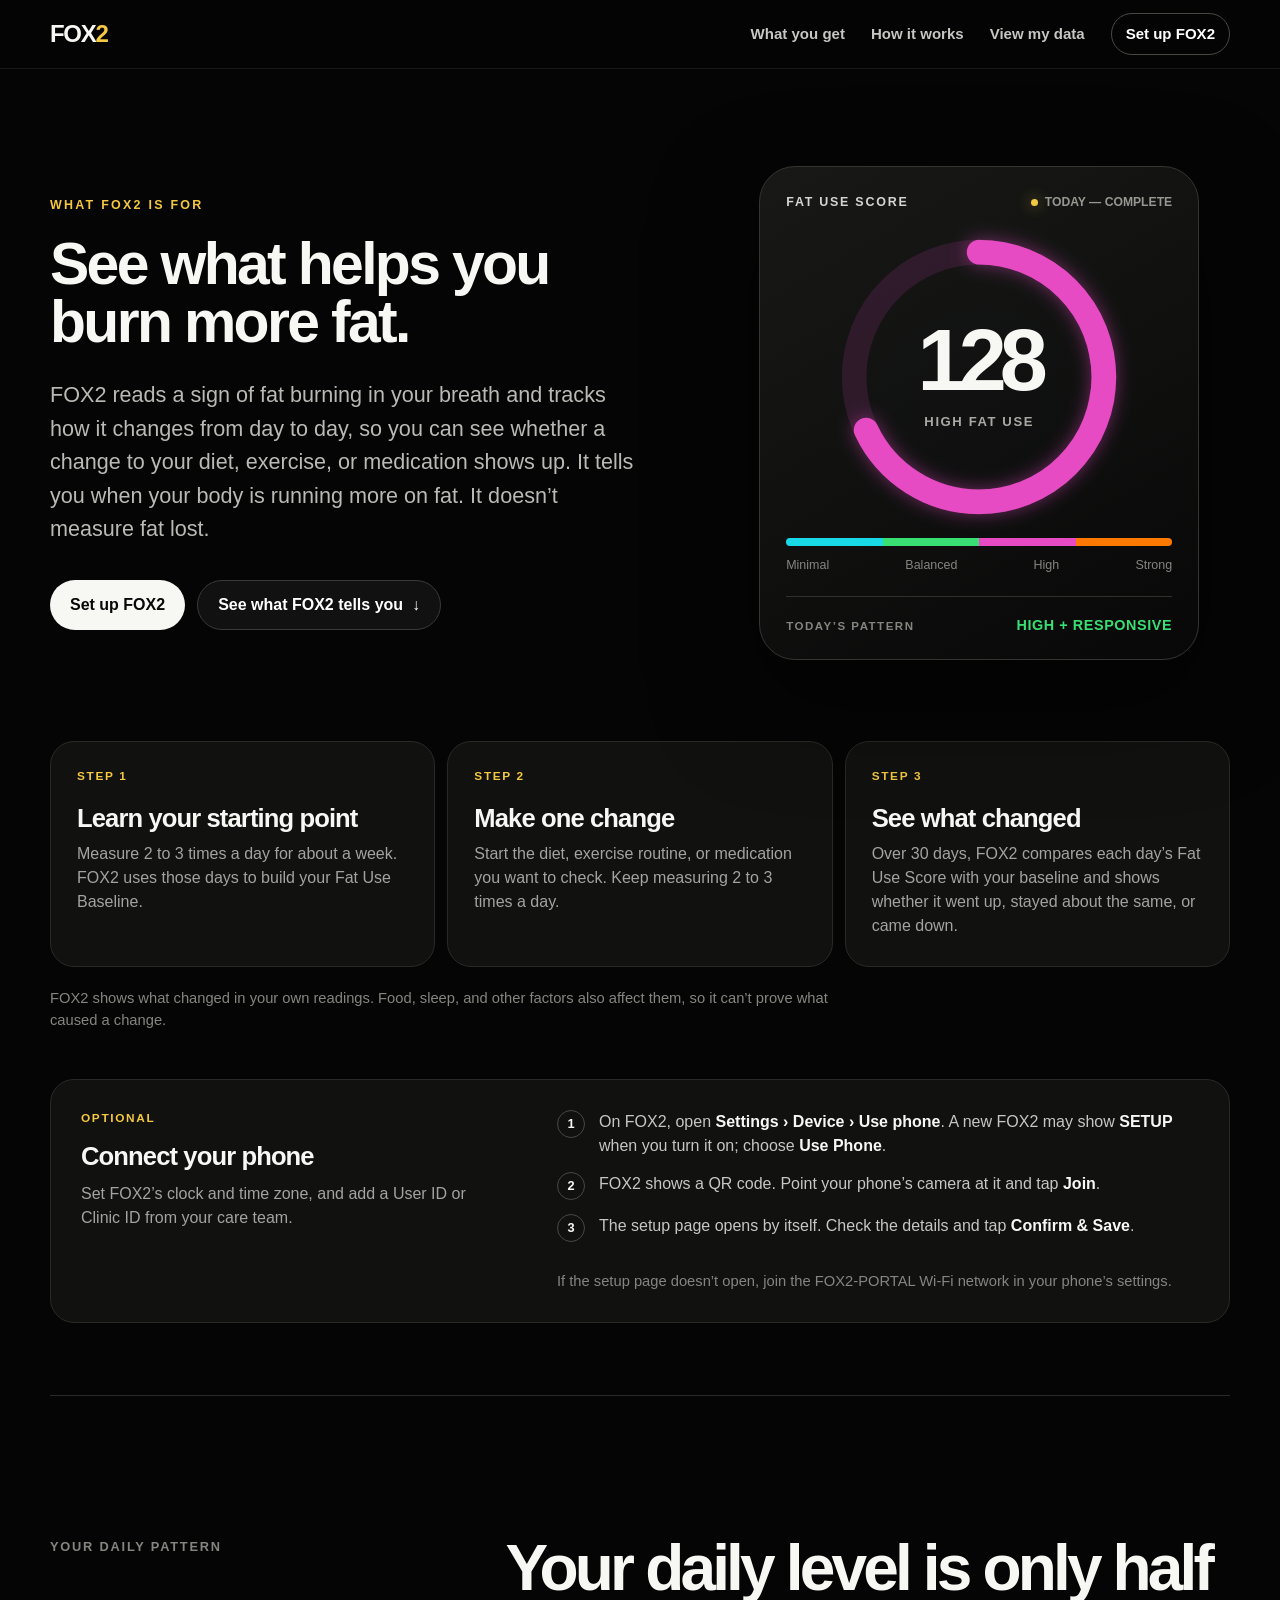
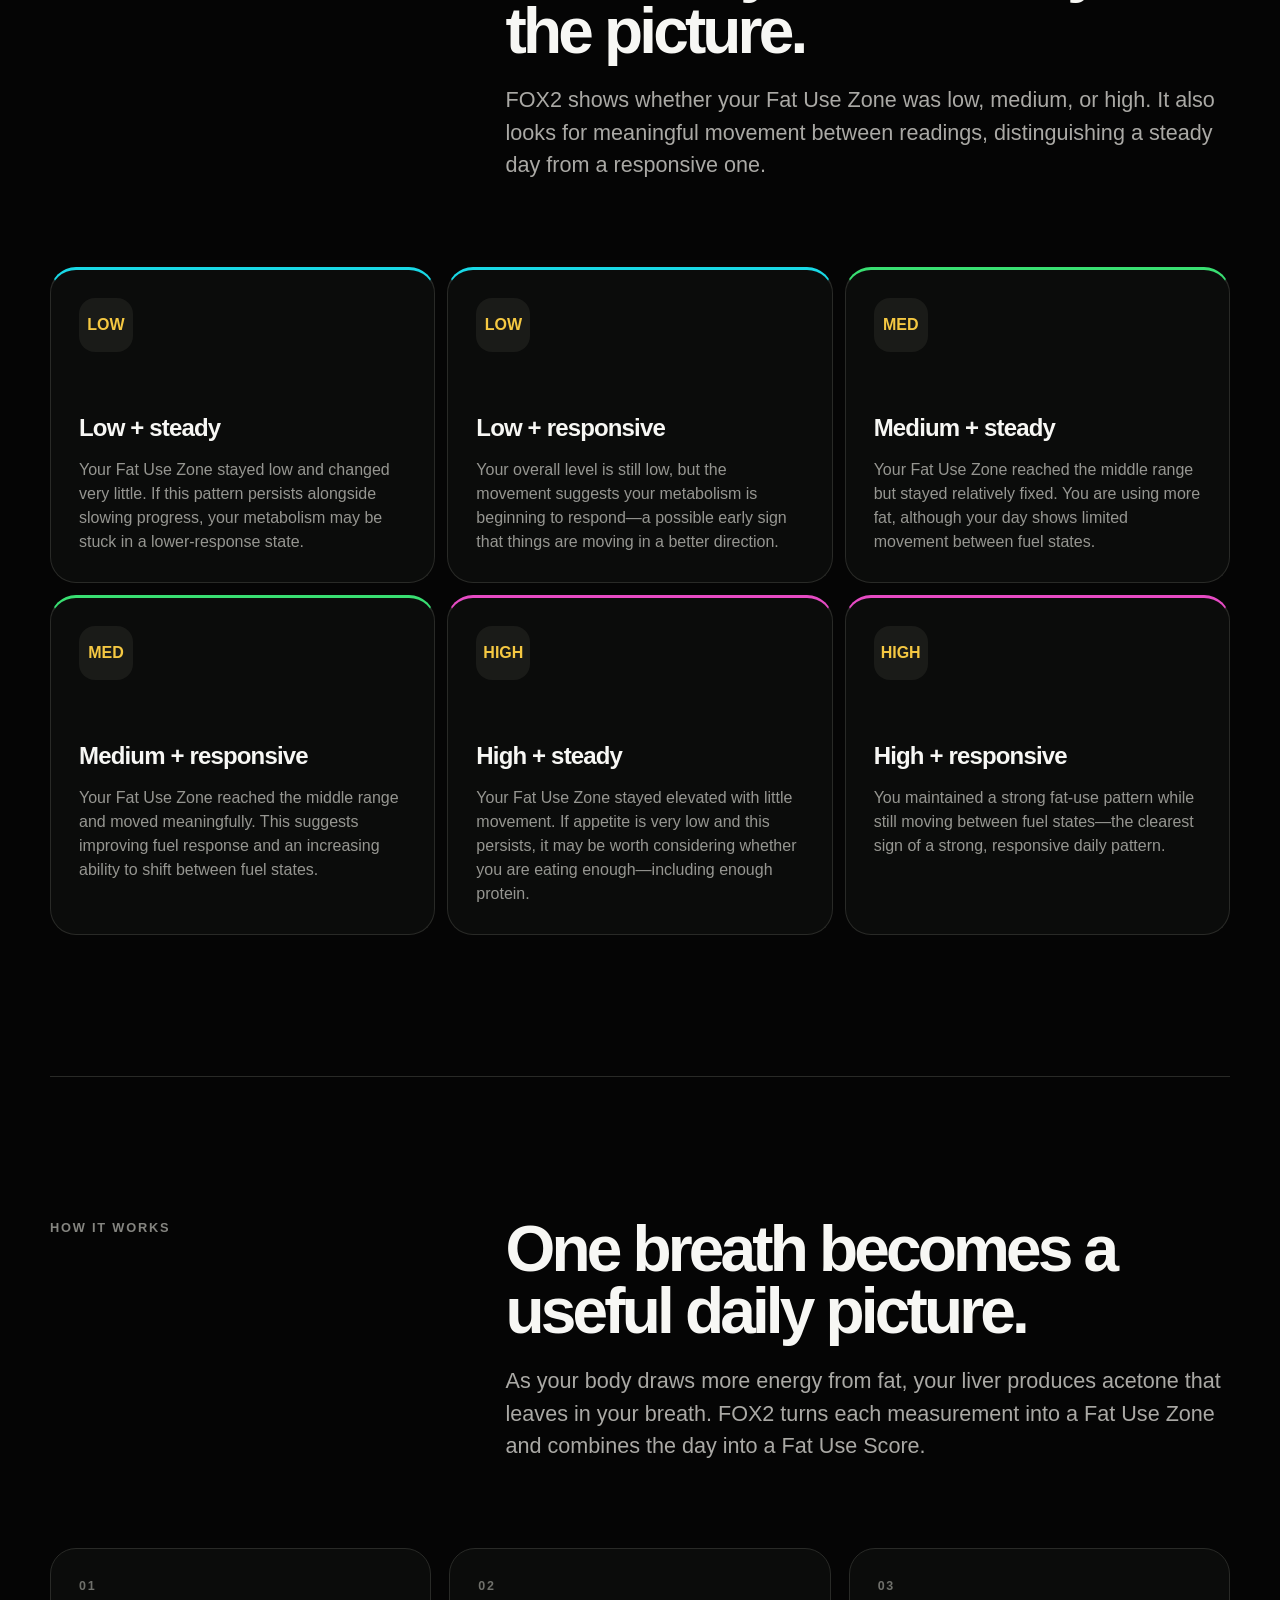
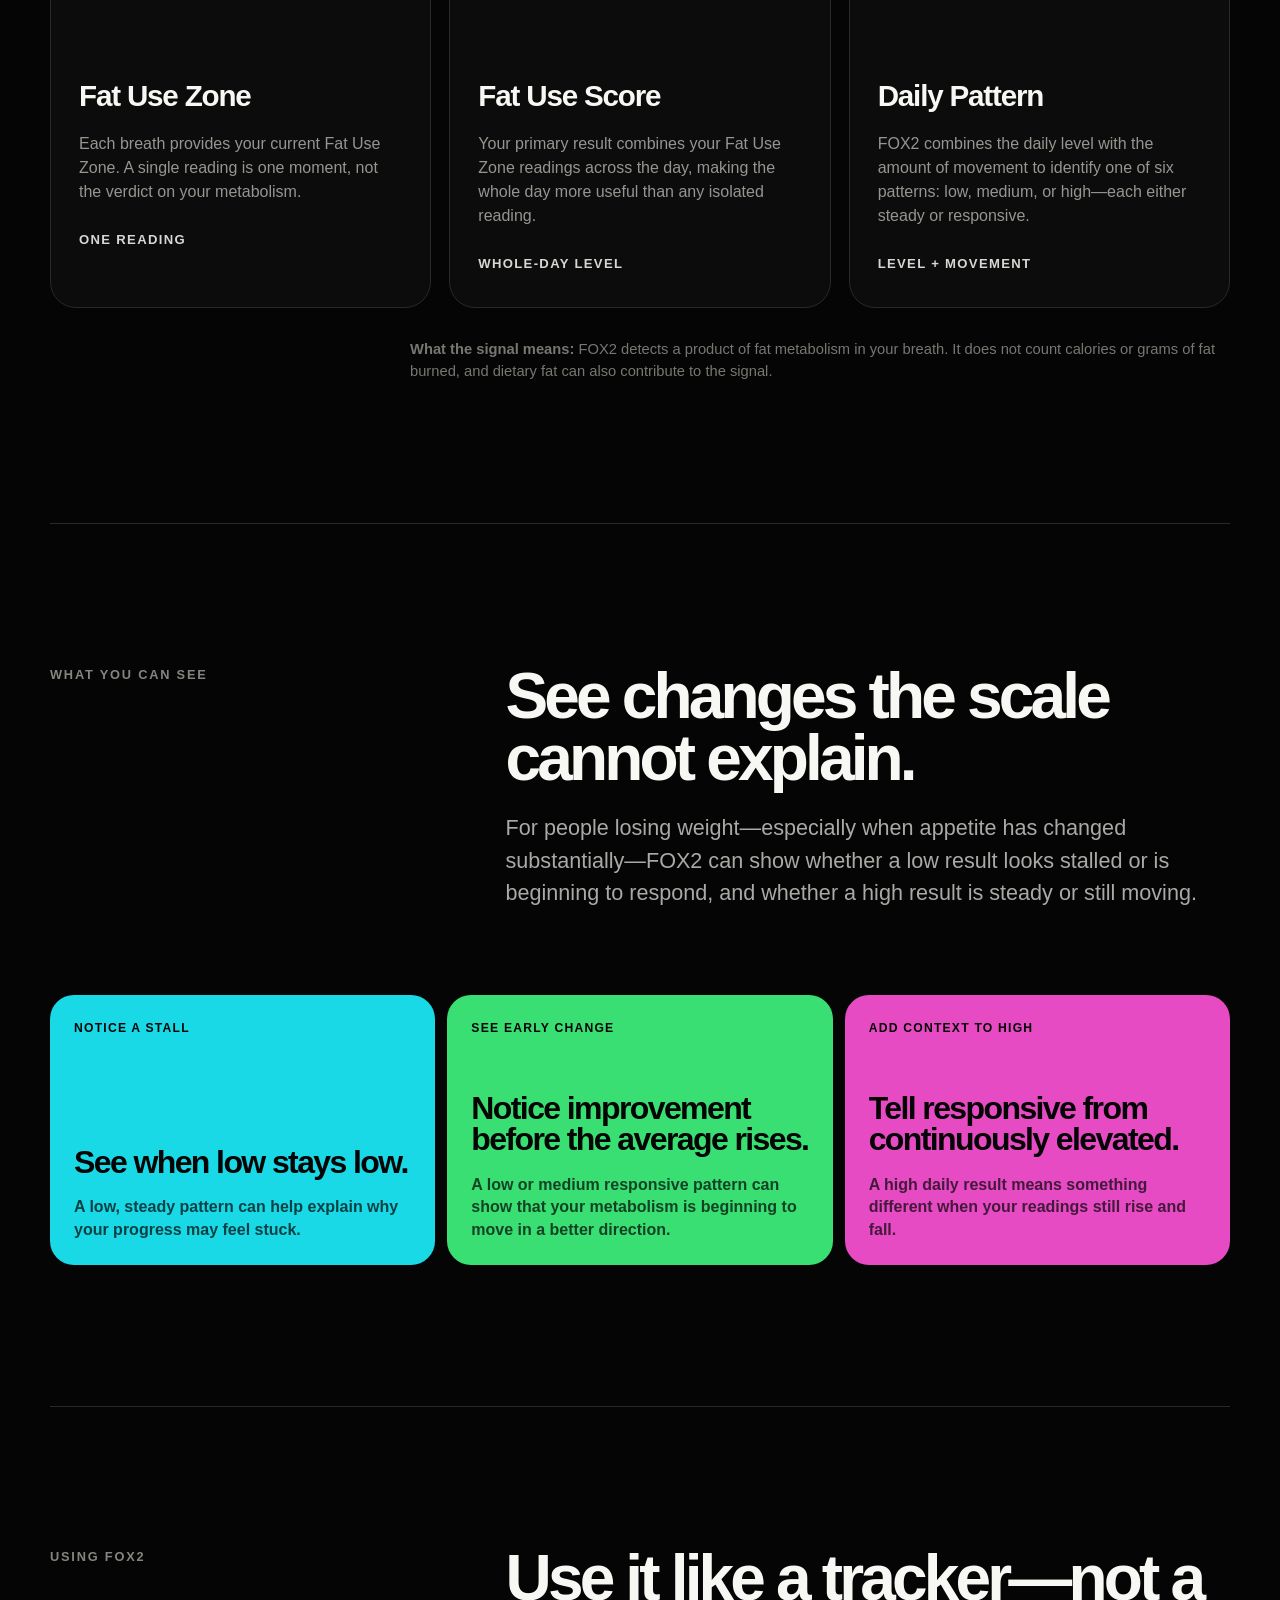
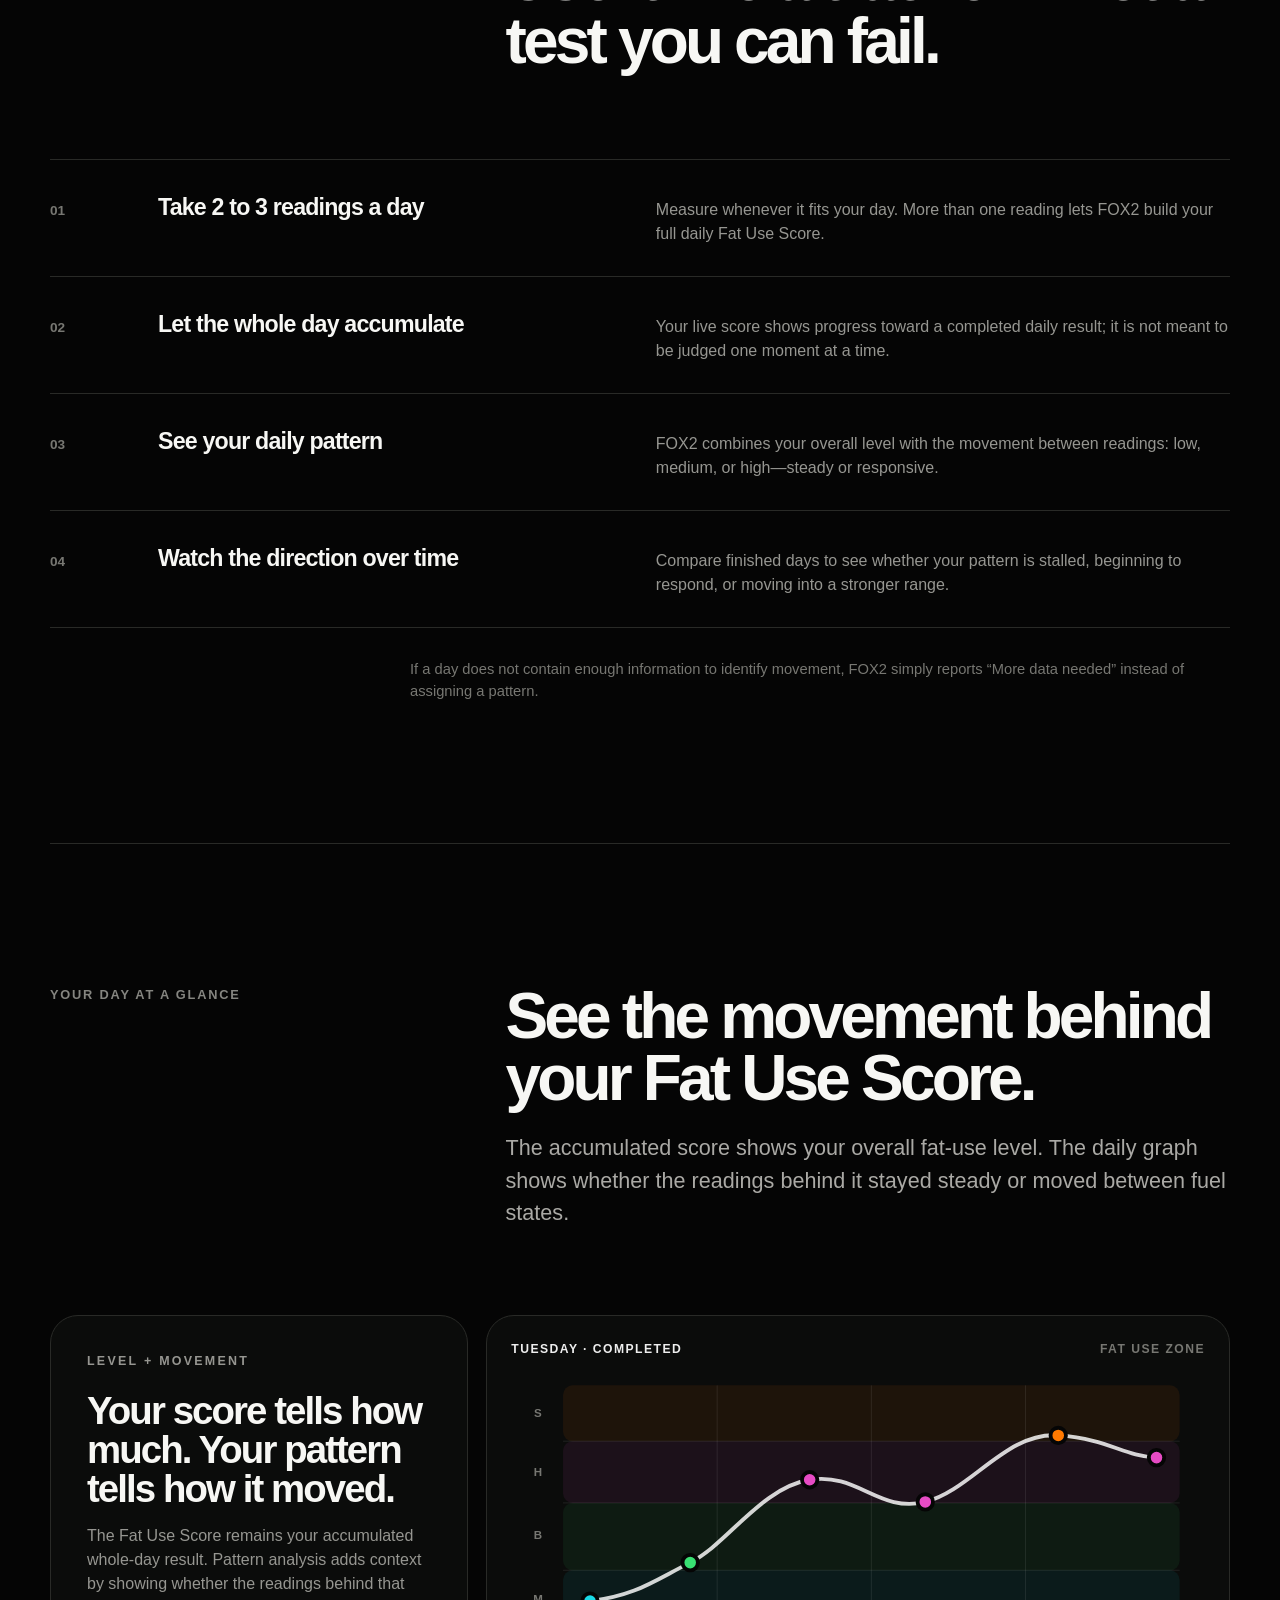
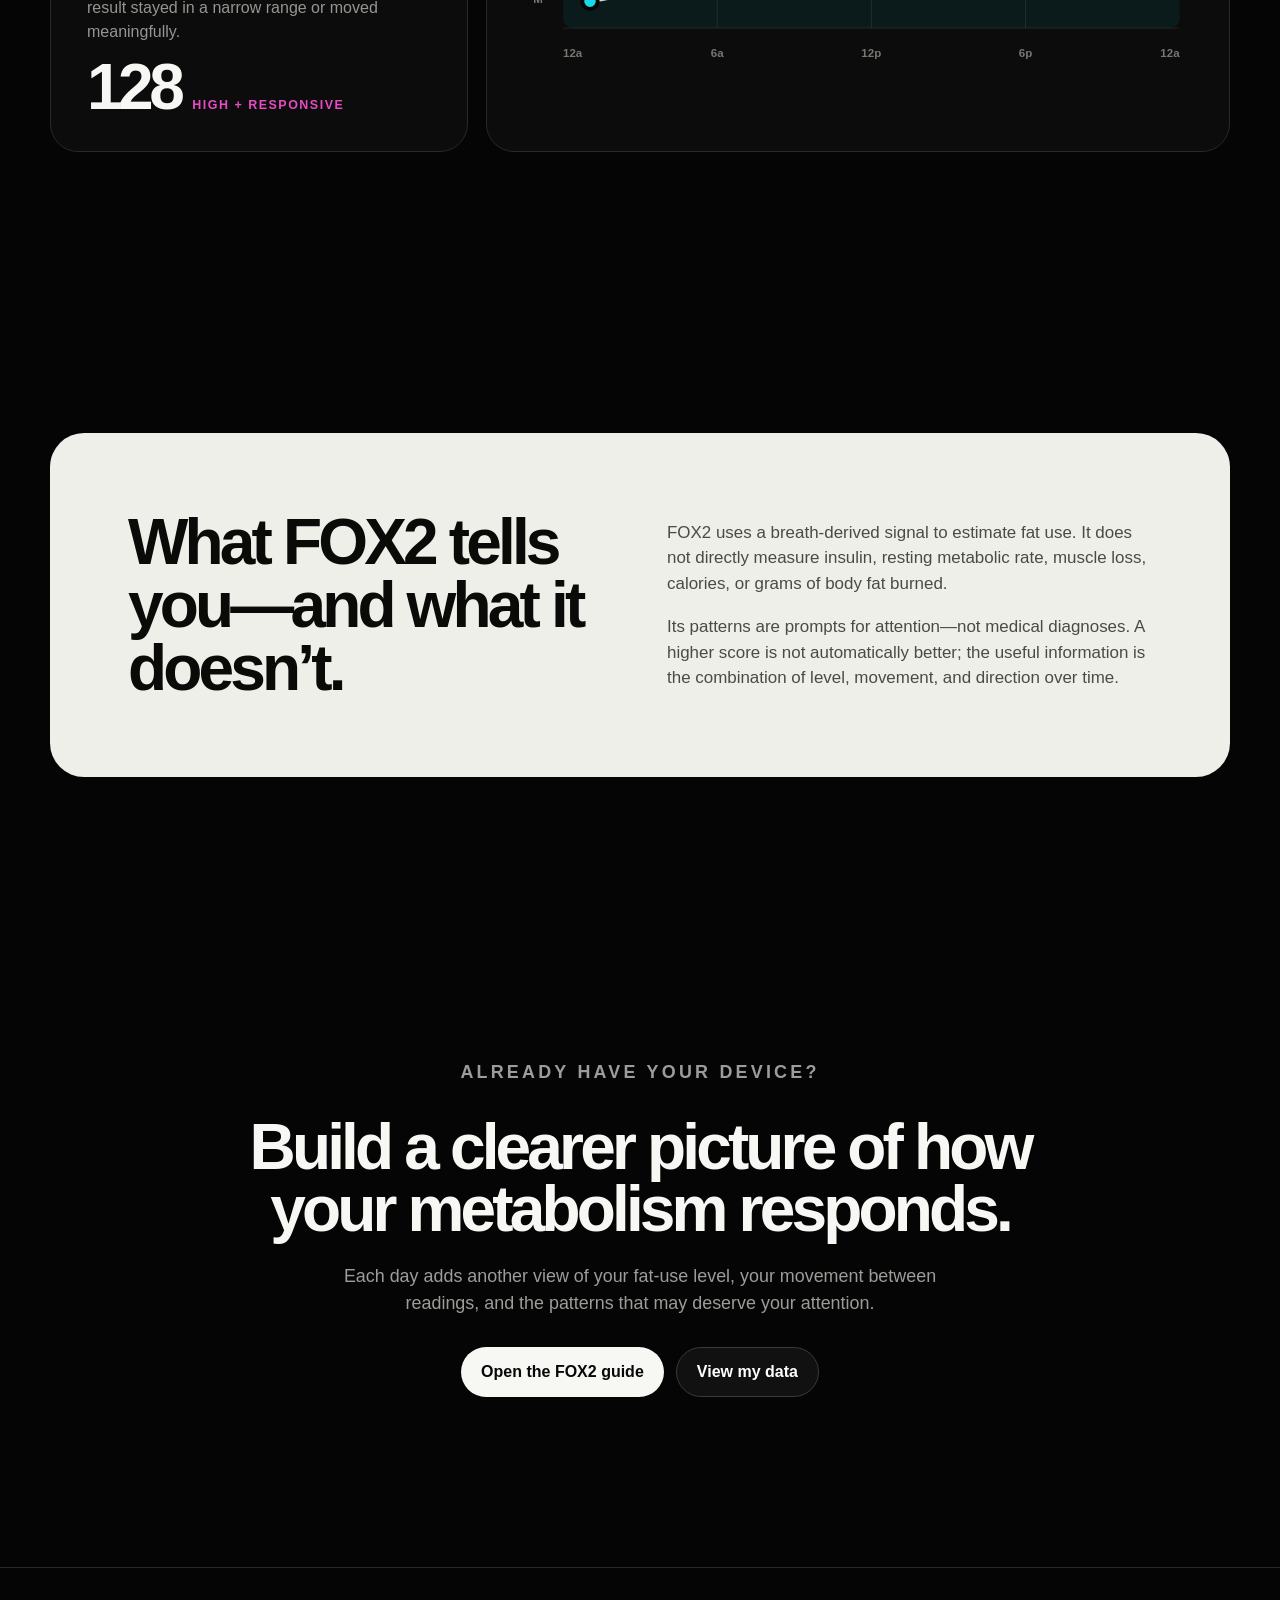
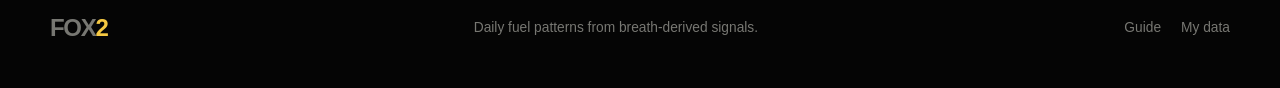
==== commit 3c975ef1: "Add optional 'Connect your phone' card to the front page Explains the optional setup step under the " ====
--- a/index.html
+++ b/index.html
@@ -109,6 +109,15 @@
     .use-step::before { content: "Step " counter(use); display: block; margin-bottom: 18px; color: var(--yellow); font-size: .74rem; font-weight: 850; letter-spacing: .14em; text-transform: uppercase; }
     .use-step h2 { margin-bottom: 10px; font-size: clamp(1.4rem, 2vw, 1.75rem); line-height: 1.1; letter-spacing: -.035em; }
     .use-step p { margin: 0; color: #a3a3a0; }
+    .connect-card { grid-column: 1 / -1; display: grid; grid-template-columns: minmax(0, .8fr) minmax(0, 1.2fr); gap: 28px 48px; padding: 30px; border: 1px solid var(--line); border-radius: 24px; background: var(--panel); }
+    .connect-card .tag { display: block; margin-bottom: 14px; color: var(--yellow); font-size: .74rem; font-weight: 850; letter-spacing: .14em; text-transform: uppercase; }
+    .connect-card h2 { margin-bottom: 12px; font-size: clamp(1.4rem, 2vw, 1.75rem); line-height: 1.1; letter-spacing: -.035em; }
+    .connect-card p { margin: 0; color: #a3a3a0; }
+    .connect-steps { margin: 0; padding: 0; list-style: none; display: grid; gap: 14px; counter-reset: connect; }
+    .connect-steps li { counter-increment: connect; display: grid; grid-template-columns: 30px minmax(0, 1fr); gap: 12px; color: #c6c6c2; }
+    .connect-steps li::before { content: counter(connect); display: grid; width: 26px; height: 26px; place-items: center; border-radius: 50%; border: 1px solid #474842; color: var(--ink); font-size: .8rem; font-weight: 850; }
+    .connect-steps strong { color: var(--ink); font-weight: 750; }
+    .connect-fallback { grid-column: 2; color: #858580 !important; font-size: .92rem; }
     .use-note { grid-column: 1 / -1; max-width: 820px; margin: -28px 0 0; color: #858580; font-size: .92rem; }
     .button {
       display: inline-flex;
@@ -272,6 +281,8 @@
       .use-steps { grid-template-columns: 1fr; }
       .use-note { margin-top: -20px; }
       .score-stage { order: 2; }
+      .connect-card { order: 3; grid-template-columns: 1fr; padding: 26px; }
+      .connect-fallback { grid-column: 1; }
       .score-stage { min-height: 500px; }
       .section-header, .truth { grid-template-columns: 1fr; }
       .why-grid { grid-template-columns: 1fr; }
@@ -375,6 +386,20 @@
         </li>
       </ol>
       <p class="use-note">FOX2 shows what changed in your own readings. Food, sleep, and other factors also affect them, so it can’t prove what caused a change.</p>
+
+      <div class="connect-card" aria-labelledby="connect-title">
+        <div>
+          <span class="tag">Optional</span>
+          <h2 id="connect-title">Connect your phone</h2>
+          <p>Set FOX2’s clock and time zone, and add a User ID or Clinic ID from your care team.</p>
+        </div>
+        <ol class="connect-steps">
+          <li><span>On FOX2, open <strong>Settings › Device › Use phone</strong>. A new FOX2 may show <strong>SETUP</strong> when you turn it on; choose <strong>Use Phone</strong>.</span></li>
+          <li><span>FOX2 shows a QR code. Point your phone’s camera at it and tap <strong>Join</strong>.</span></li>
+          <li><span>The setup page opens by itself. Check the details and tap <strong>Confirm &amp; Save</strong>.</span></li>
+        </ol>
+        <p class="connect-fallback">If the setup page doesn’t open, join the <span style="white-space:nowrap">FOX2-PORTAL</span> Wi‑Fi network in your phone’s settings.</p>
+      </div>
     </section>
 
     <section class="section section-rule" id="what-you-get" aria-labelledby="biology-title">
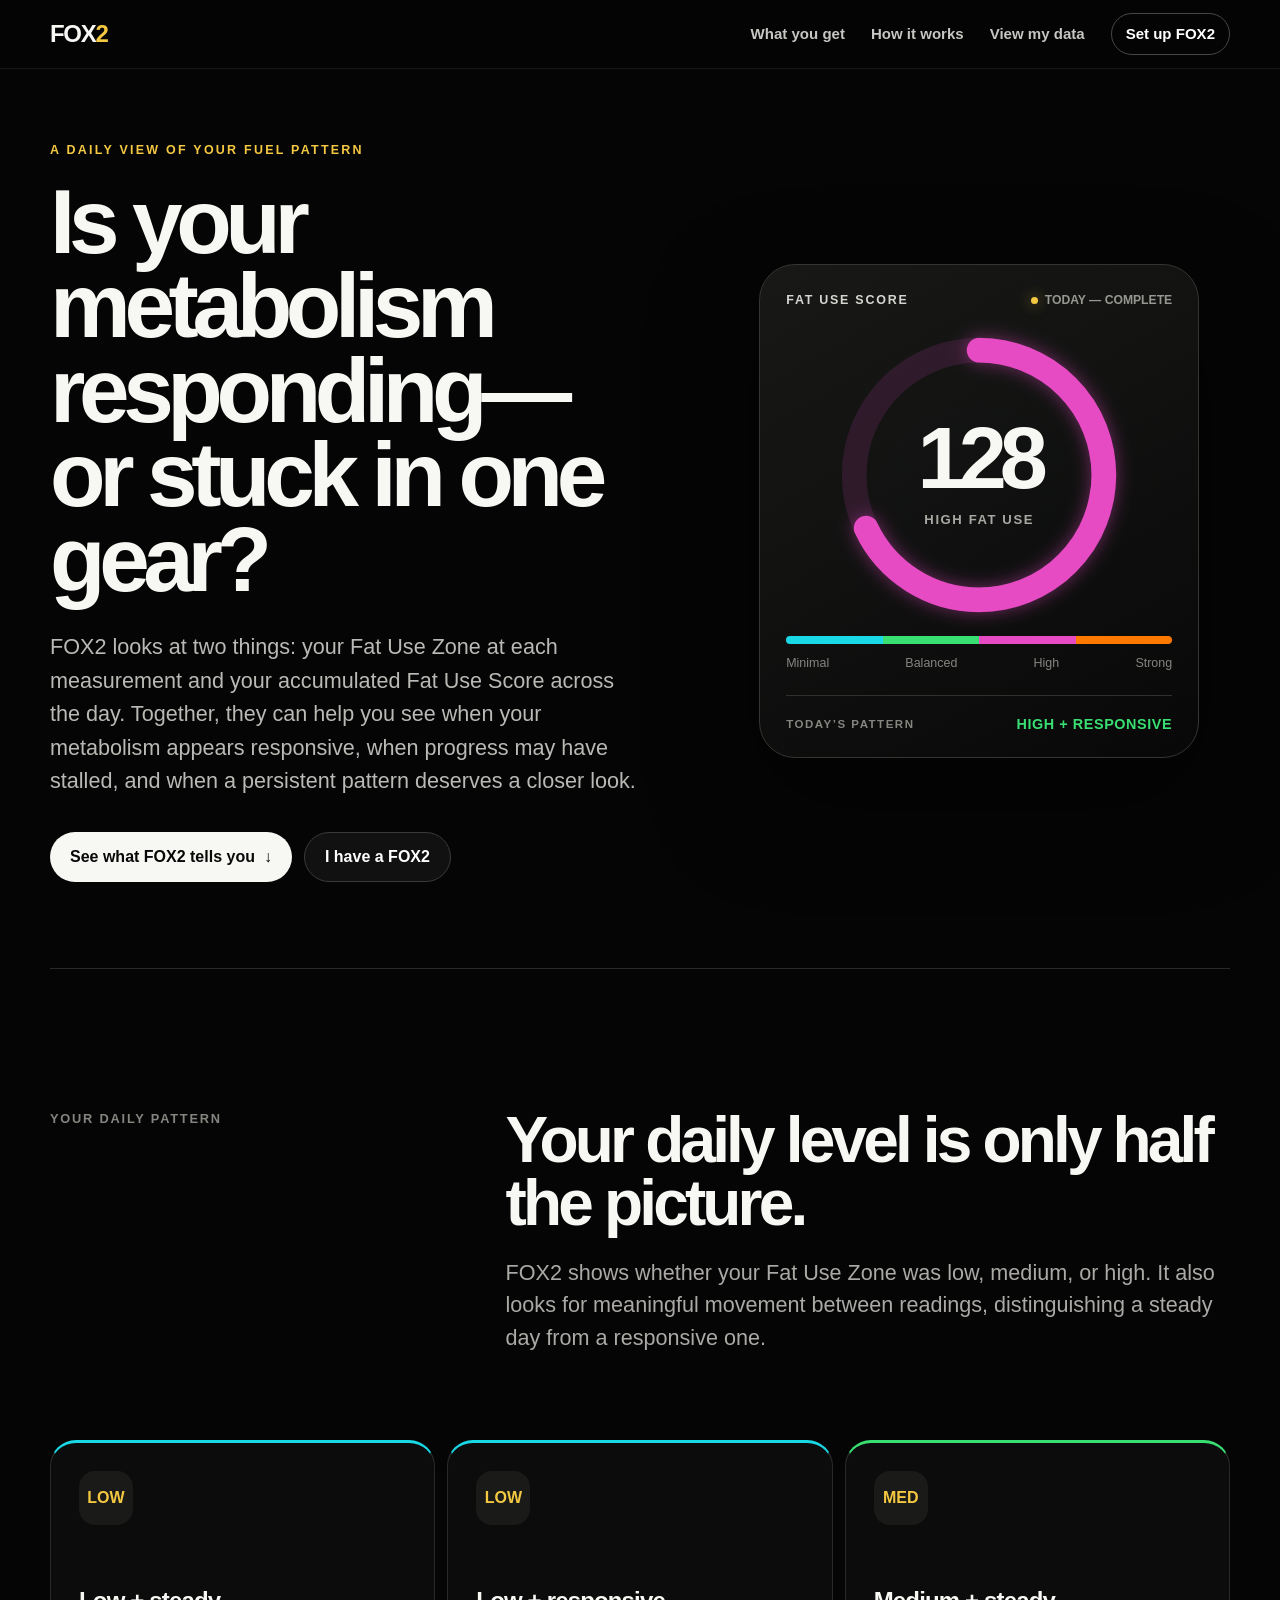
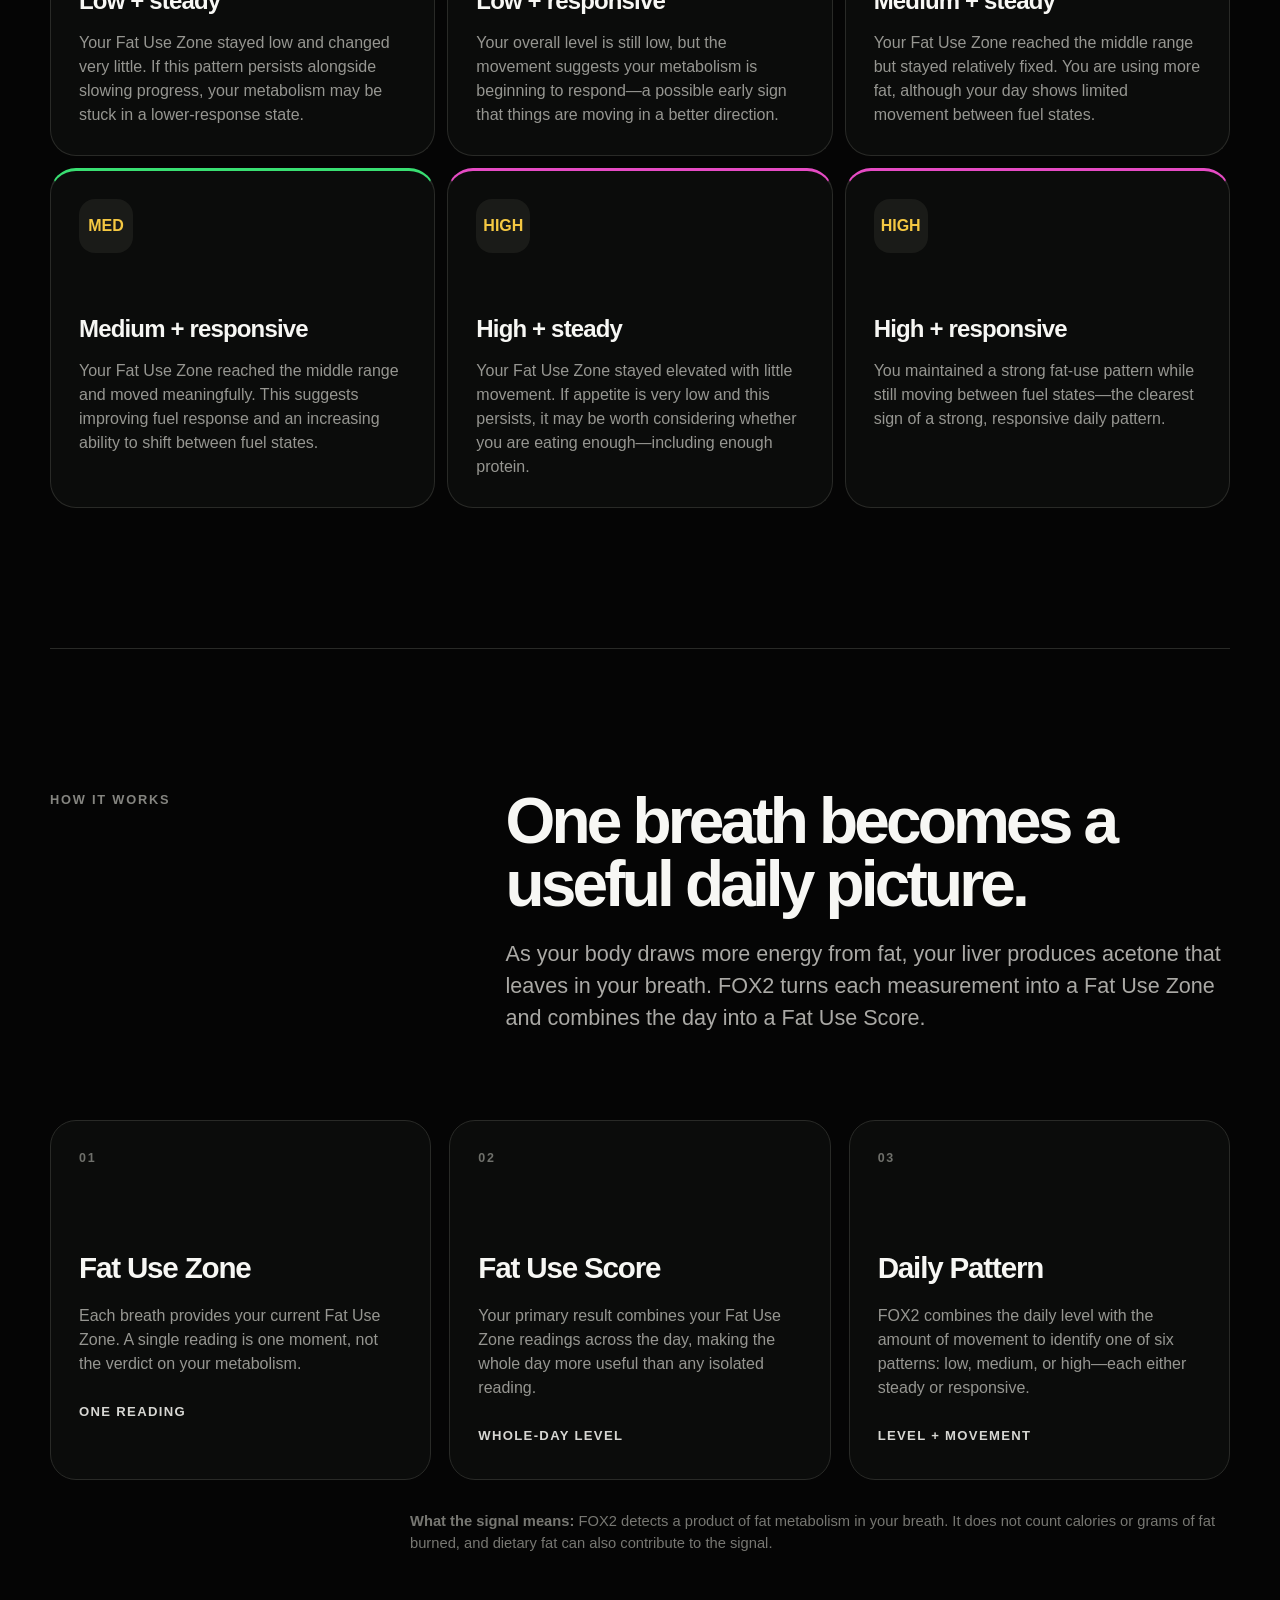
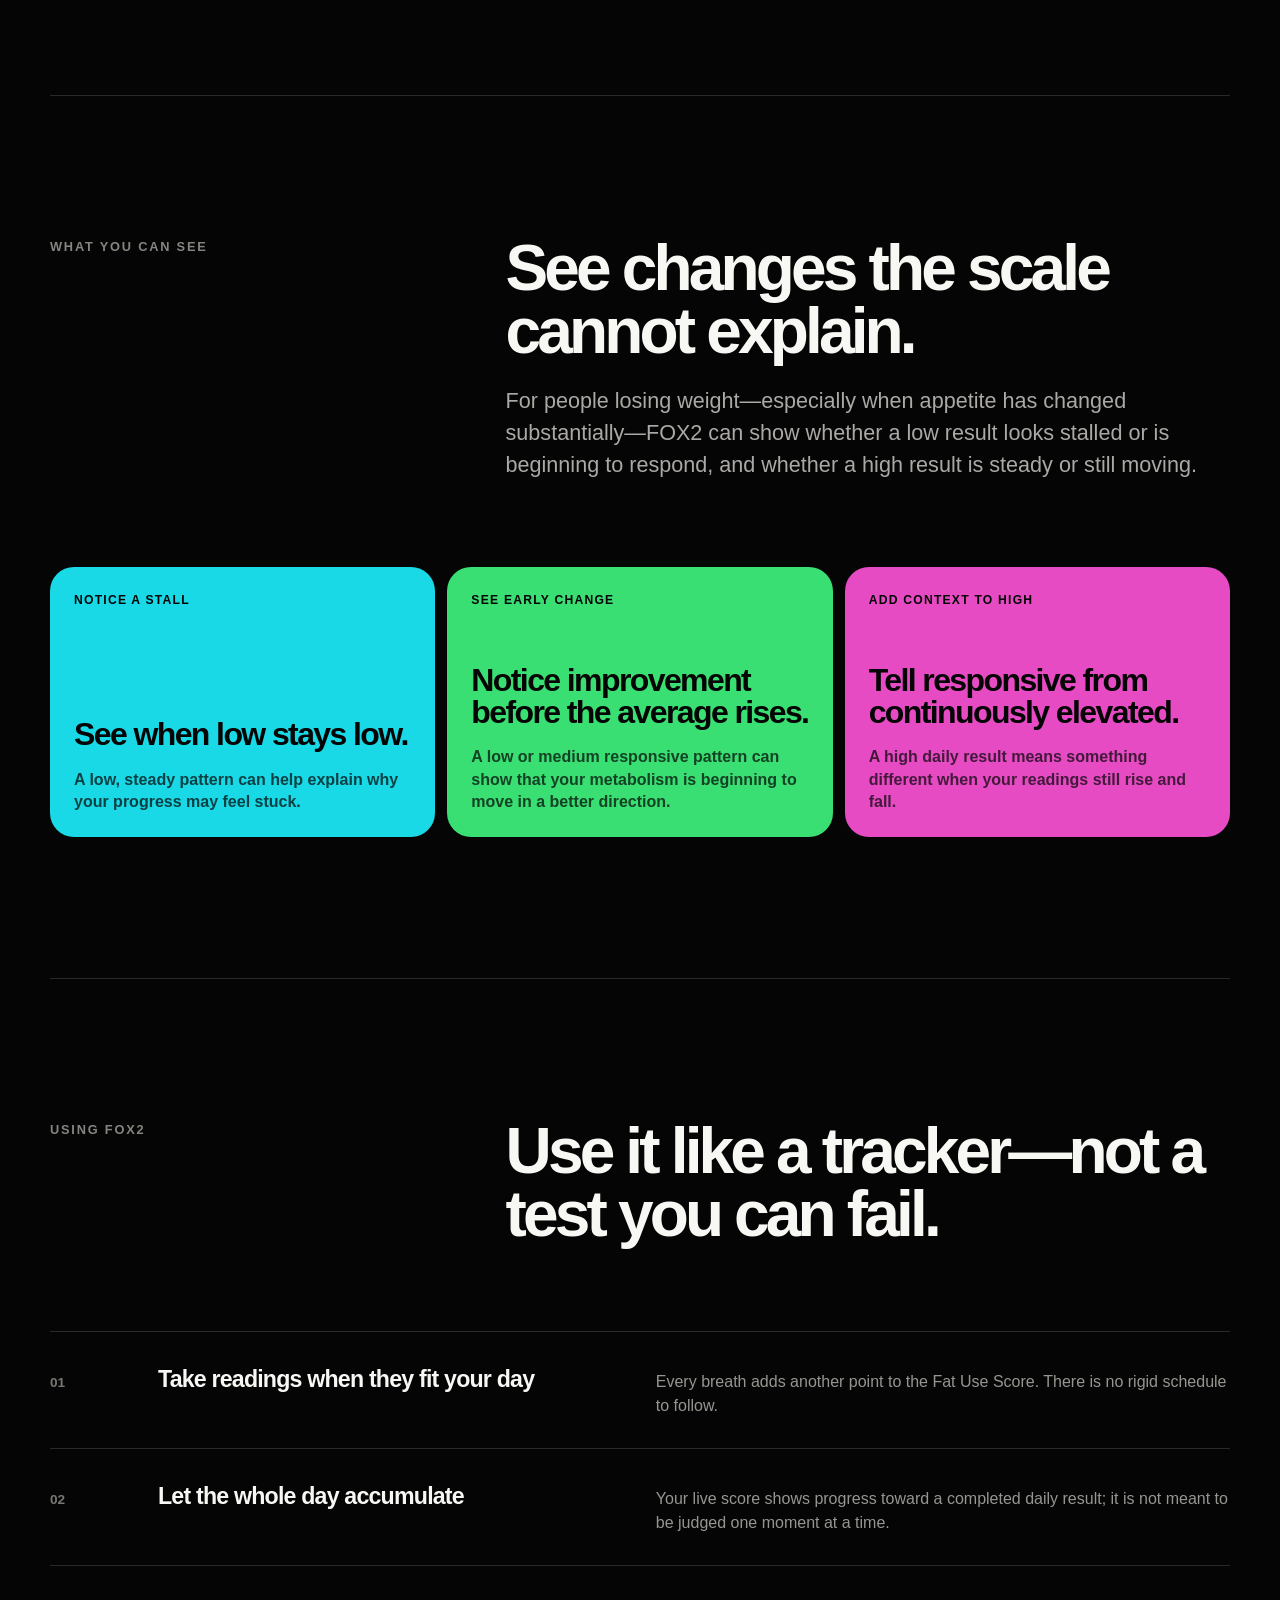
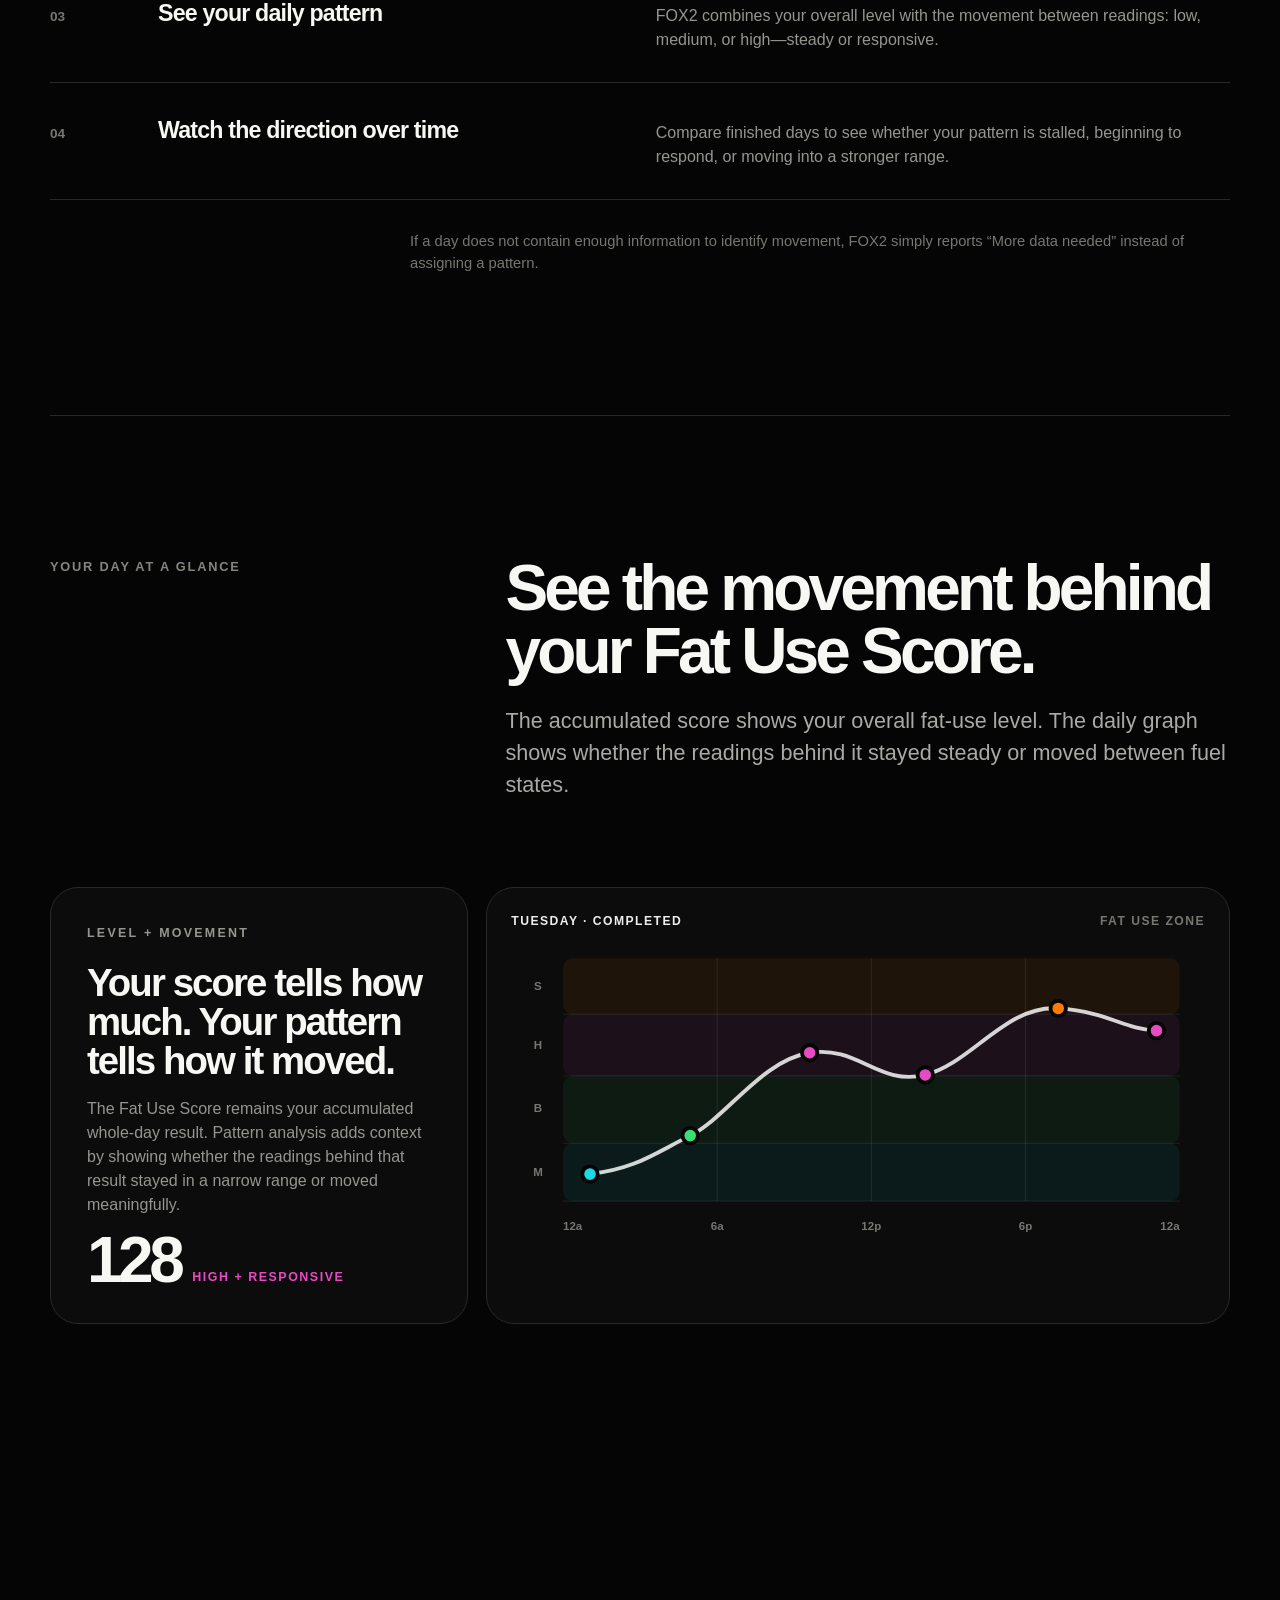
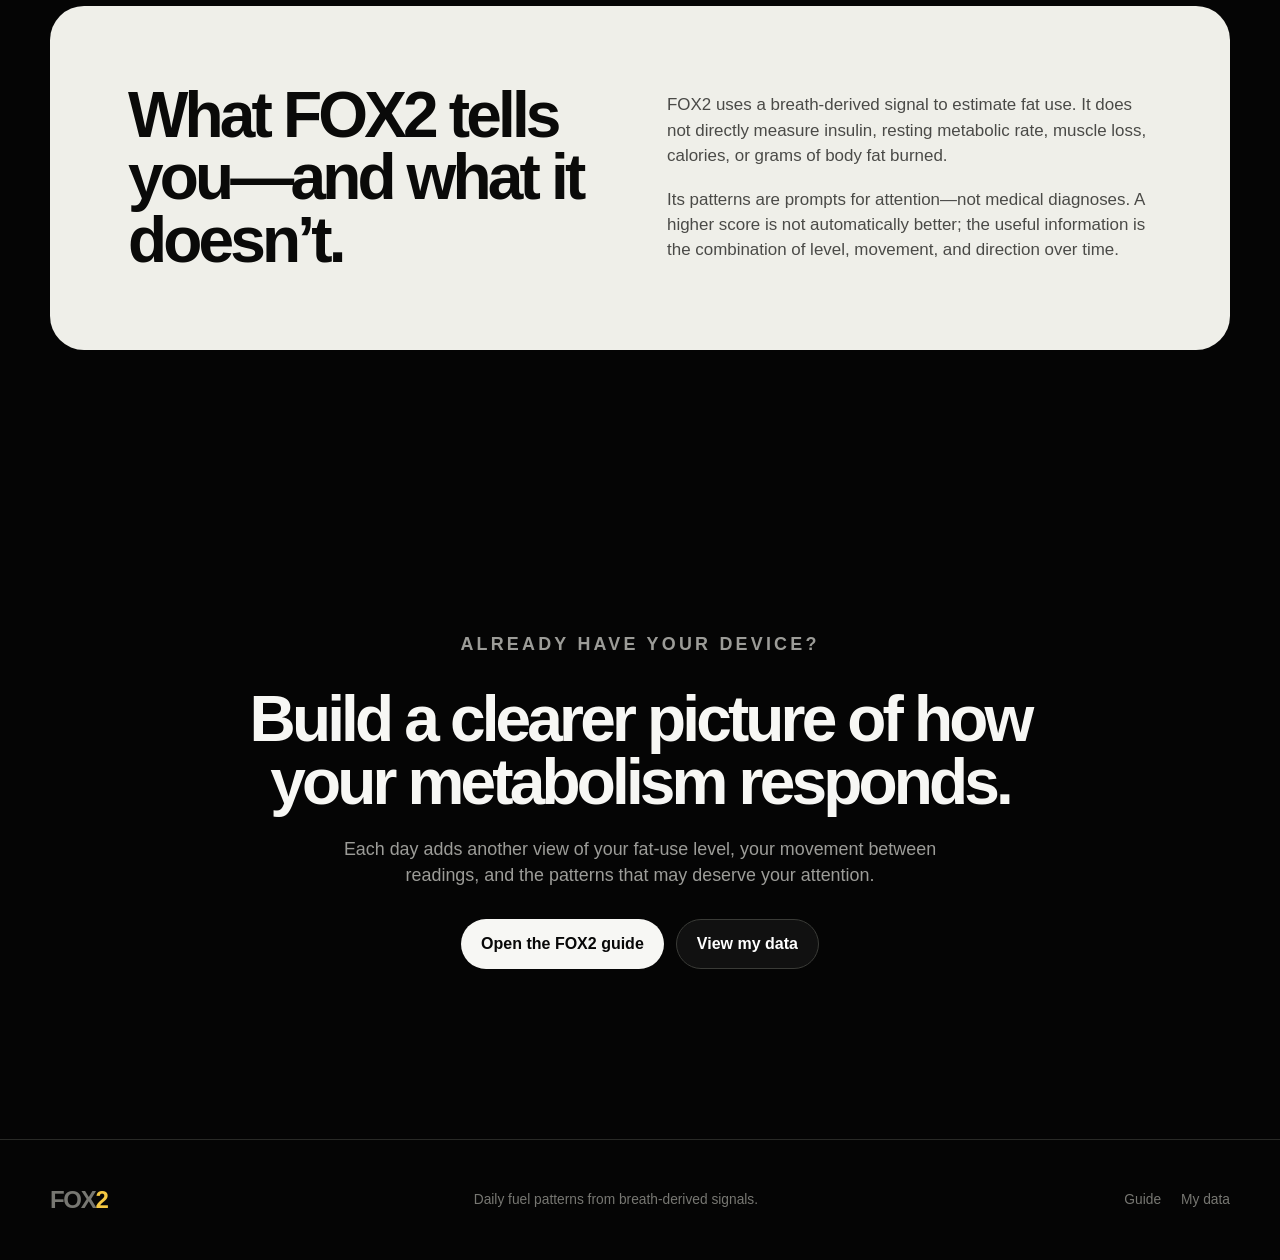
==== commit f387974a: "Restore fox2.info to its state before the front-page update Reverts the changes merged from landing-" ====
--- a/index.html
+++ b/index.html
@@ -4,8 +4,8 @@
   <meta charset="utf-8">
   <meta name="viewport" content="width=device-width, initial-scale=1, viewport-fit=cover">
   <meta name="color-scheme" content="dark">
-  <meta name="description" content="FOX2 reads a sign of fat burning in your breath, so you can see if your diet, exercise, or medication helps you burn more fat.">
-  <title>FOX2 — See what helps you burn more fat</title>
+  <meta name="description" content="FOX2 shows your current Fat Use Zone, builds a whole-day Fat Use Score, and reveals how both change over time.">
+  <title>FOX2 — Is your metabolism responding?</title>
   <style>
     :root {
       color-scheme: dark;
@@ -71,12 +71,13 @@
     main { overflow: hidden; }
     .hero {
       width: var(--page);
+      min-height: calc(100svh - 69px);
       margin: 0 auto;
       display: grid;
       grid-template-columns: minmax(0, 1.08fr) minmax(380px, .92fr);
       align-items: center;
-      gap: 48px clamp(48px, 7vw, 104px);
-      padding: 64px 0 72px;
+      gap: clamp(48px, 7vw, 104px);
+      padding: 72px 0 86px;
     }
     .eyebrow {
       margin: 0 0 20px;
@@ -90,9 +91,9 @@
     h1 {
       max-width: 760px;
       margin-bottom: 28px;
-      font-size: clamp(2.6rem, 4.6vw, 4.4rem);
-      line-height: .98;
-      letter-spacing: -.045em;
+      font-size: clamp(3.5rem, 7.1vw, 6.7rem);
+      line-height: .93;
+      letter-spacing: -.07em;
       font-weight: 870;
     }
     .hero-copy {
@@ -103,22 +104,6 @@
       line-height: 1.55;
     }
     .actions { display: flex; flex-wrap: wrap; gap: 12px; }
-
-    .use-steps { grid-column: 1 / -1; display: grid; grid-template-columns: repeat(3, minmax(0, 1fr)); gap: 12px; margin: 0; padding: 0; list-style: none; counter-reset: use; }
-    .use-step { counter-increment: use; padding: 26px 26px 28px; border: 1px solid var(--line); border-radius: 24px; background: var(--panel); }
-    .use-step::before { content: "Step " counter(use); display: block; margin-bottom: 18px; color: var(--yellow); font-size: .74rem; font-weight: 850; letter-spacing: .14em; text-transform: uppercase; }
-    .use-step h2 { margin-bottom: 10px; font-size: clamp(1.4rem, 2vw, 1.75rem); line-height: 1.1; letter-spacing: -.035em; }
-    .use-step p { margin: 0; color: #a3a3a0; }
-    .connect-card { grid-column: 1 / -1; display: grid; grid-template-columns: minmax(0, .8fr) minmax(0, 1.2fr); gap: 28px 48px; padding: 30px; border: 1px solid var(--line); border-radius: 24px; background: var(--panel); }
-    .connect-card .tag { display: block; margin-bottom: 14px; color: var(--yellow); font-size: .74rem; font-weight: 850; letter-spacing: .14em; text-transform: uppercase; }
-    .connect-card h2 { margin-bottom: 12px; font-size: clamp(1.4rem, 2vw, 1.75rem); line-height: 1.1; letter-spacing: -.035em; }
-    .connect-card p { margin: 0; color: #a3a3a0; }
-    .connect-steps { margin: 0; padding: 0; list-style: none; display: grid; gap: 14px; counter-reset: connect; }
-    .connect-steps li { counter-increment: connect; display: grid; grid-template-columns: 30px minmax(0, 1fr); gap: 12px; color: #c6c6c2; }
-    .connect-steps li::before { content: counter(connect); display: grid; width: 26px; height: 26px; place-items: center; border-radius: 50%; border: 1px solid #474842; color: var(--ink); font-size: .8rem; font-weight: 850; }
-    .connect-steps strong { color: var(--ink); font-weight: 750; }
-    .connect-fallback { grid-column: 2; color: #858580 !important; font-size: .92rem; }
-    .use-note { grid-column: 1 / -1; max-width: 820px; margin: -28px 0 0; color: #858580; font-size: .92rem; }
     .button {
       display: inline-flex;
       min-height: 48px;
@@ -277,12 +262,7 @@
     @media (max-width: 900px) {
       :root { --page: min(100% - 32px, 720px); }
       .nav-links a:not(.nav-action) { display: none; }
-      .hero { grid-template-columns: 1fr; padding-top: 72px; }
-      .use-steps { grid-template-columns: 1fr; }
-      .use-note { margin-top: -20px; }
-      .score-stage { order: 2; }
-      .connect-card { order: 3; grid-template-columns: 1fr; padding: 26px; }
-      .connect-fallback { grid-column: 1; }
+      .hero { min-height: auto; grid-template-columns: 1fr; padding-top: 82px; }
       .score-stage { min-height: 500px; }
       .section-header, .truth { grid-template-columns: 1fr; }
       .why-grid { grid-template-columns: 1fr; }
@@ -302,7 +282,7 @@
       .nav { min-height: 60px; }
       .nav-action { padding: 8px 12px; font-size: .85rem !important; }
       .hero { padding: 64px 0 72px; gap: 36px; }
-      h1 { font-size: clamp(2.5rem, 11vw, 3.4rem); }
+      h1 { font-size: clamp(3.25rem, 17vw, 5rem); }
       .score-stage { min-height: 440px; }
       .score-card { padding: 20px; border-radius: 28px; }
       .ring-wrap { width: 238px; height: 238px; }
@@ -340,12 +320,12 @@
   <main id="main">
     <section class="hero" aria-labelledby="hero-title">
       <div>
-        <p class="eyebrow">What FOX2 is for</p>
-        <h1 id="hero-title">See what helps you burn more fat.</h1>
-        <p class="hero-copy">FOX2 reads a sign of fat burning in your breath and tracks how it changes from day to day, so you can see whether a change to your diet, exercise, or medication shows up. It tells you when your body is running more on fat. It doesn’t measure fat lost.</p>
+        <p class="eyebrow">A daily view of your fuel pattern</p>
+        <h1 id="hero-title">Is your metabolism responding—or stuck in one gear?</h1>
+        <p class="hero-copy">FOX2 looks at two things: your Fat Use Zone at each measurement and your accumulated Fat Use Score across the day. Together, they can help you see when your metabolism appears responsive, when progress may have stalled, and when a persistent pattern deserves a closer look.</p>
         <div class="actions">
-          <a class="button button-primary" href="/guide/">Set up FOX2</a>
-          <a class="button button-secondary" href="#what-you-get">See what FOX2 tells you <span aria-hidden="true">↓</span></a>
+          <a class="button button-primary" href="#what-you-get">See what FOX2 tells you <span aria-hidden="true">↓</span></a>
+          <a class="button button-secondary" href="/guide/">I have a FOX2</a>
         </div>
       </div>
 
@@ -370,36 +350,6 @@
           <div class="pattern-result"><span>Today’s pattern</span><strong>HIGH + RESPONSIVE</strong></div>
         </div>
       </div>
-
-      <ol class="use-steps" aria-label="How FOX2 is used">
-        <li class="use-step">
-          <h2>Learn your starting point</h2>
-          <p>Measure 2 to 3 times a day for about a week. FOX2 uses those days to build your Fat Use Baseline.</p>
-        </li>
-        <li class="use-step">
-          <h2>Make one change</h2>
-          <p>Start the diet, exercise routine, or medication you want to check. Keep measuring 2 to 3 times a day.</p>
-        </li>
-        <li class="use-step">
-          <h2>See what changed</h2>
-          <p>Over 30 days, FOX2 compares each day’s Fat Use Score with your baseline and shows whether it went up, stayed about the same, or came down.</p>
-        </li>
-      </ol>
-      <p class="use-note">FOX2 shows what changed in your own readings. Food, sleep, and other factors also affect them, so it can’t prove what caused a change.</p>
-
-      <div class="connect-card" aria-labelledby="connect-title">
-        <div>
-          <span class="tag">Optional</span>
-          <h2 id="connect-title">Connect your phone</h2>
-          <p>Set FOX2’s clock and time zone, and add a User ID or Clinic ID from your care team.</p>
-        </div>
-        <ol class="connect-steps">
-          <li><span>On FOX2, open <strong>Settings › Device › Use phone</strong>. A new FOX2 may show <strong>SETUP</strong> when you turn it on; choose <strong>Use Phone</strong>.</span></li>
-          <li><span>FOX2 shows a QR code. Point your phone’s camera at it and tap <strong>Join</strong>.</span></li>
-          <li><span>The setup page opens by itself. Check the details and tap <strong>Confirm &amp; Save</strong>.</span></li>
-        </ol>
-        <p class="connect-fallback">If the setup page doesn’t open, join the <span style="white-space:nowrap">FOX2-PORTAL</span> Wi‑Fi network in your phone’s settings.</p>
-      </div>
     </section>
 
     <section class="section section-rule" id="what-you-get" aria-labelledby="biology-title">
@@ -493,7 +443,7 @@
         <div><h2 id="use-title">Use it like a tracker—not a test you can fail.</h2></div>
       </div>
       <div class="steps">
-        <article class="step"><span class="step-number">01</span><h3>Take 2 to 3 readings a day</h3><p>Measure whenever it fits your day. More than one reading lets FOX2 build your full daily Fat Use Score.</p></article>
+        <article class="step"><span class="step-number">01</span><h3>Take readings when they fit your day</h3><p>Every breath adds another point to the Fat Use Score. There is no rigid schedule to follow.</p></article>
         <article class="step"><span class="step-number">02</span><h3>Let the whole day accumulate</h3><p>Your live score shows progress toward a completed daily result; it is not meant to be judged one moment at a time.</p></article>
         <article class="step"><span class="step-number">03</span><h3>See your daily pattern</h3><p>FOX2 combines your overall level with the movement between readings: low, medium, or high—steady or responsive.</p></article>
         <article class="step"><span class="step-number">04</span><h3>Watch the direction over time</h3><p>Compare finished days to see whether your pattern is stalled, beginning to respond, or moving into a stronger range.</p></article>
